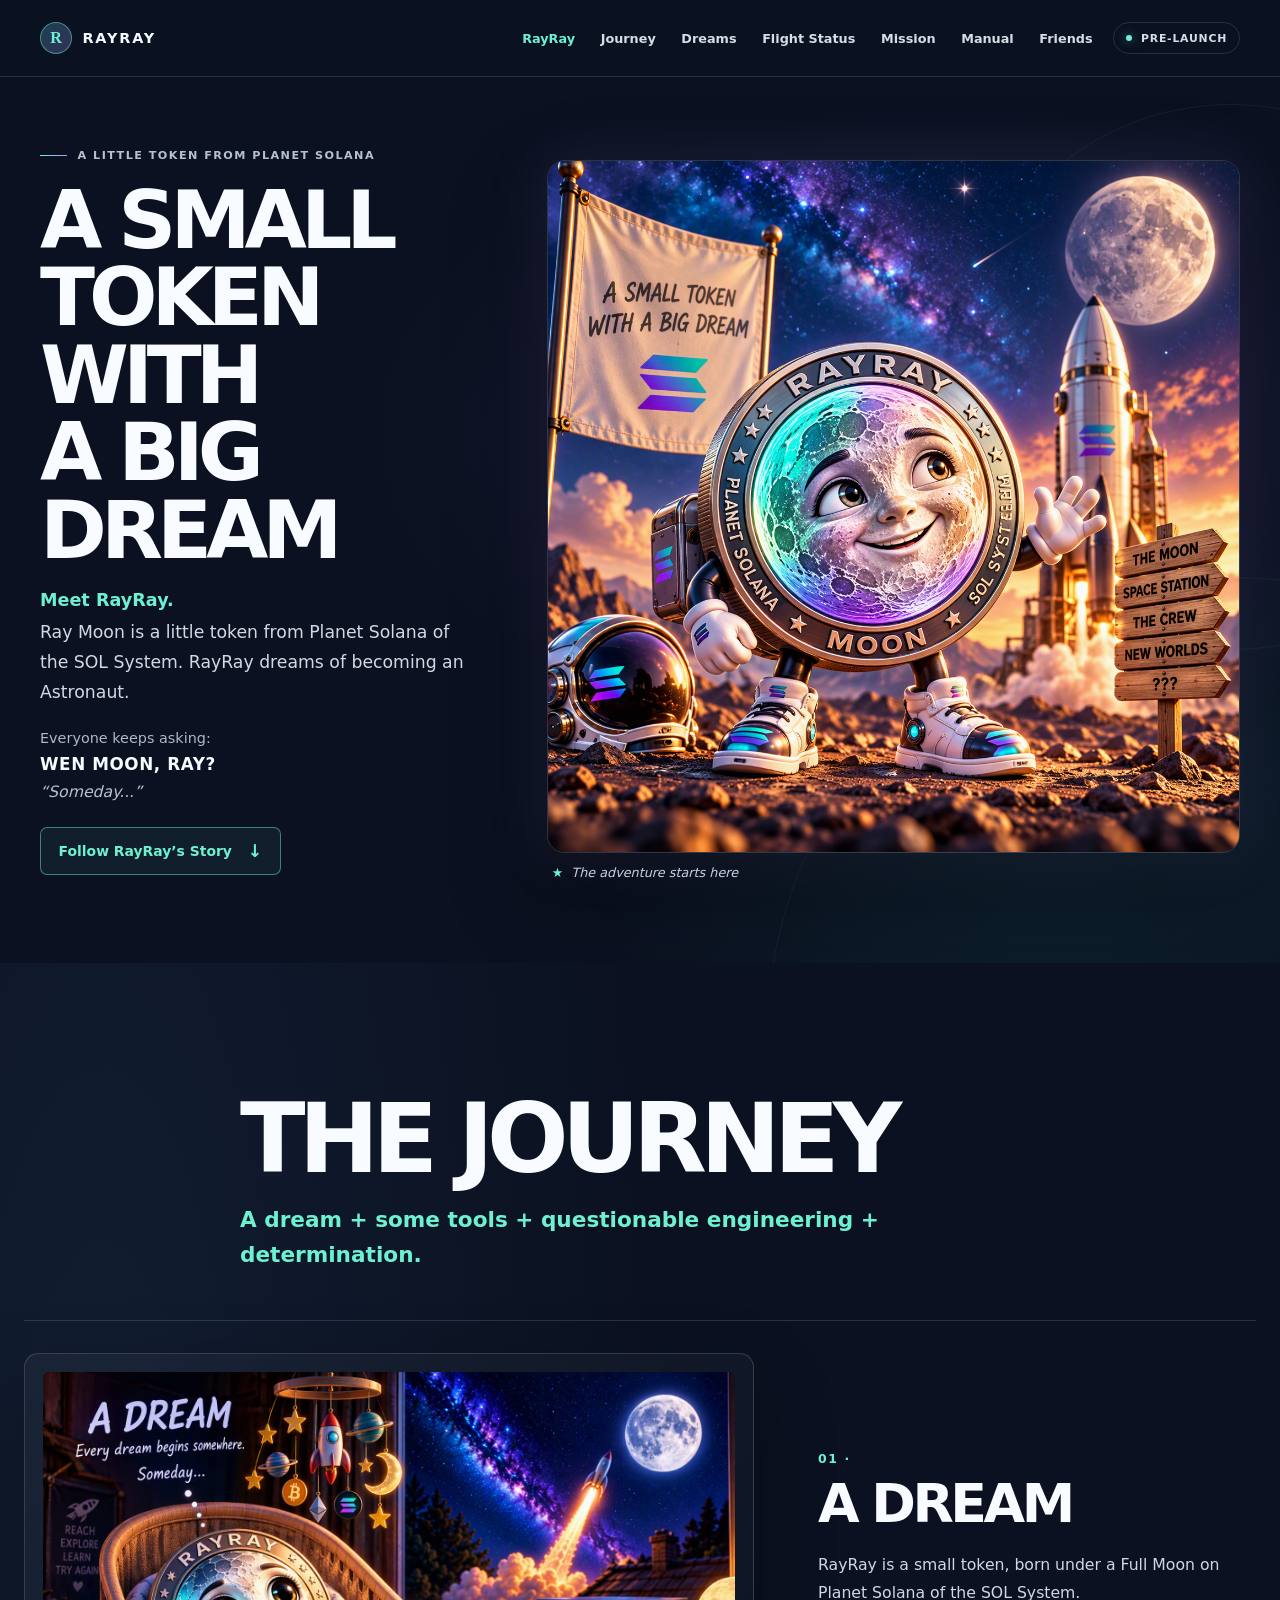
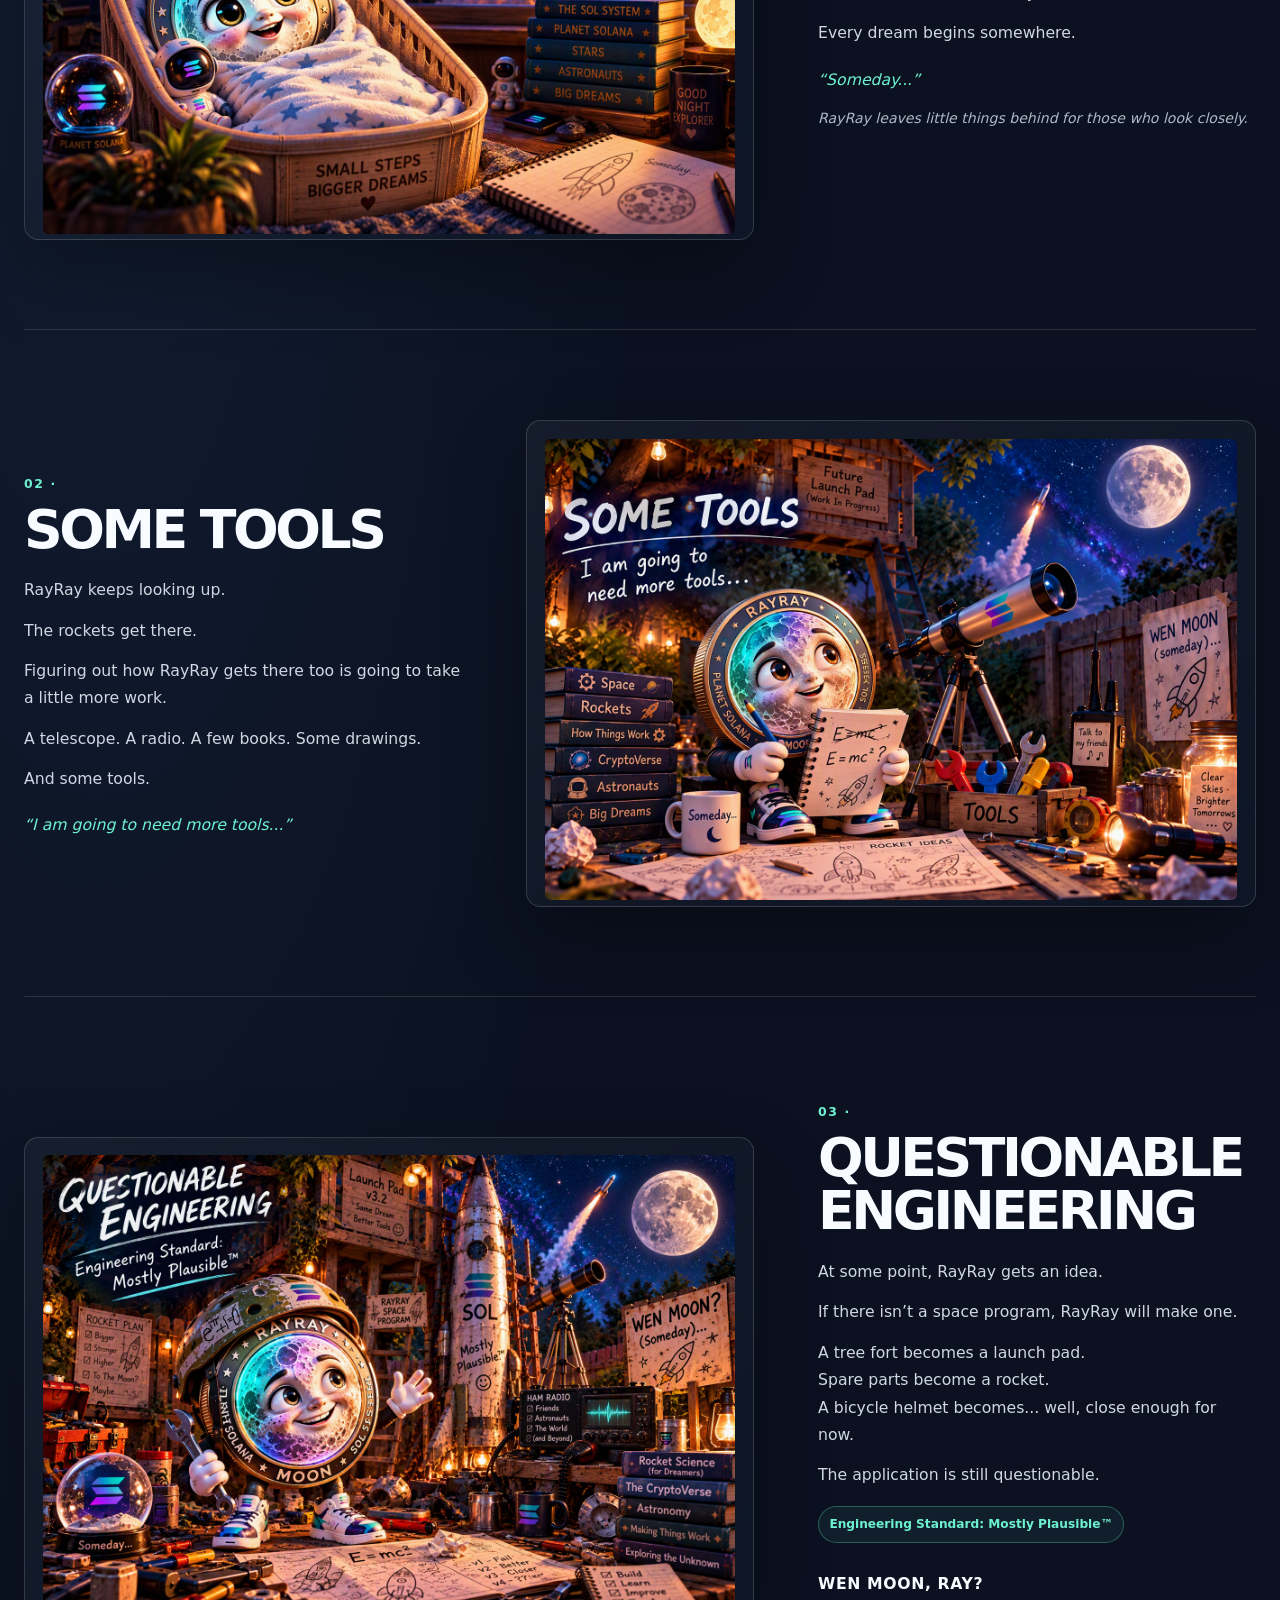
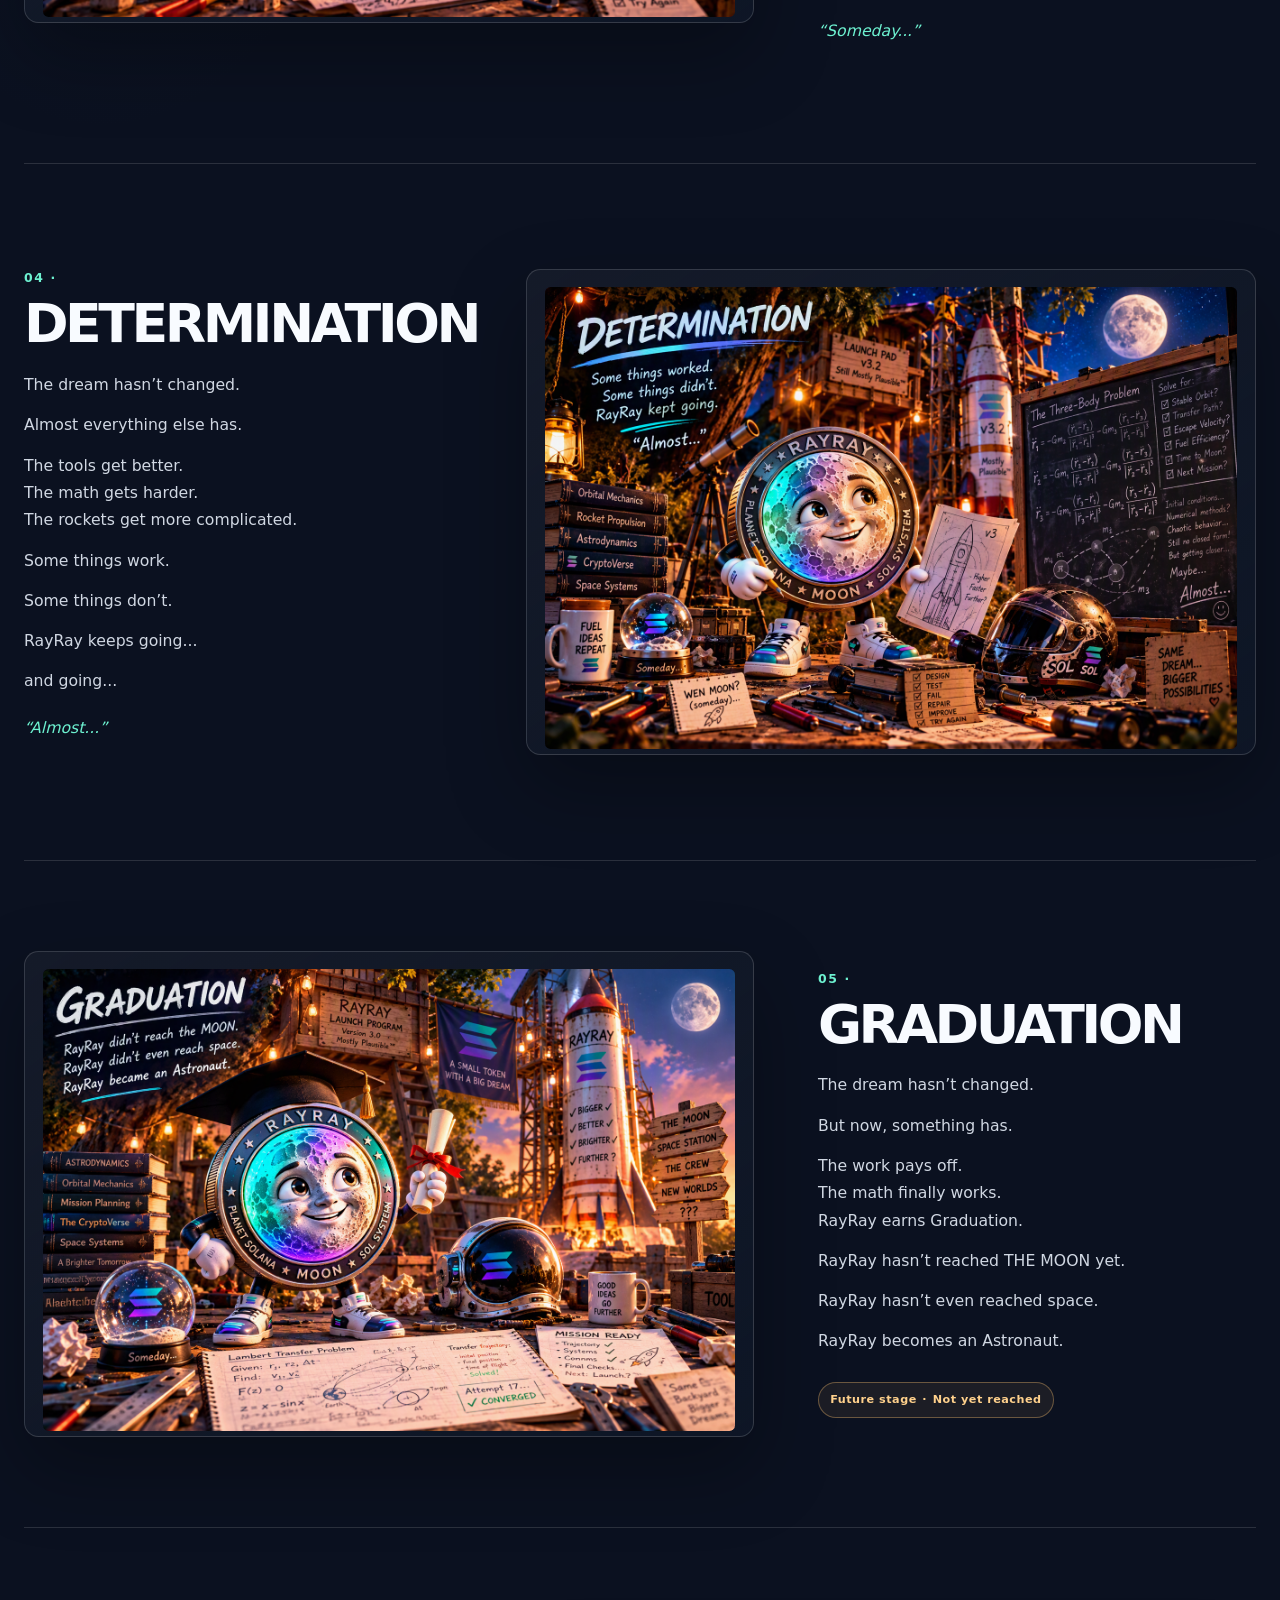
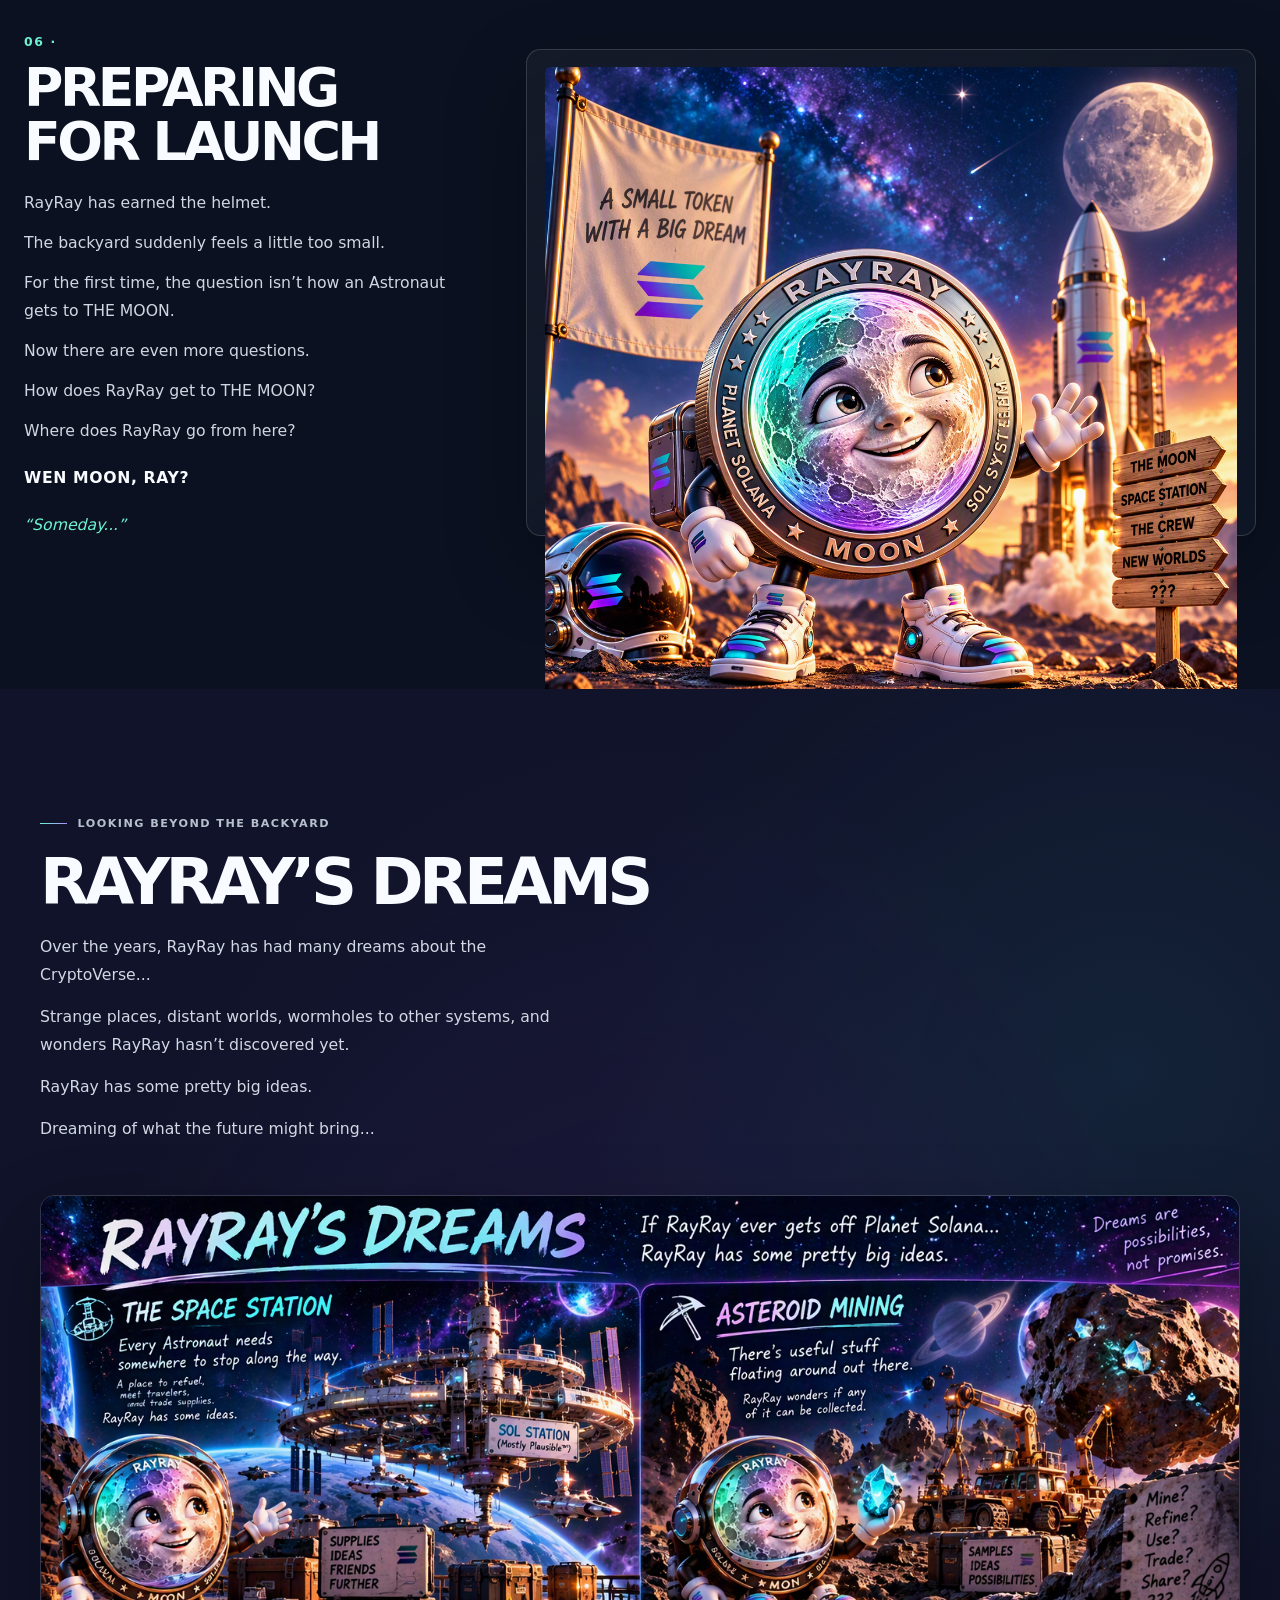
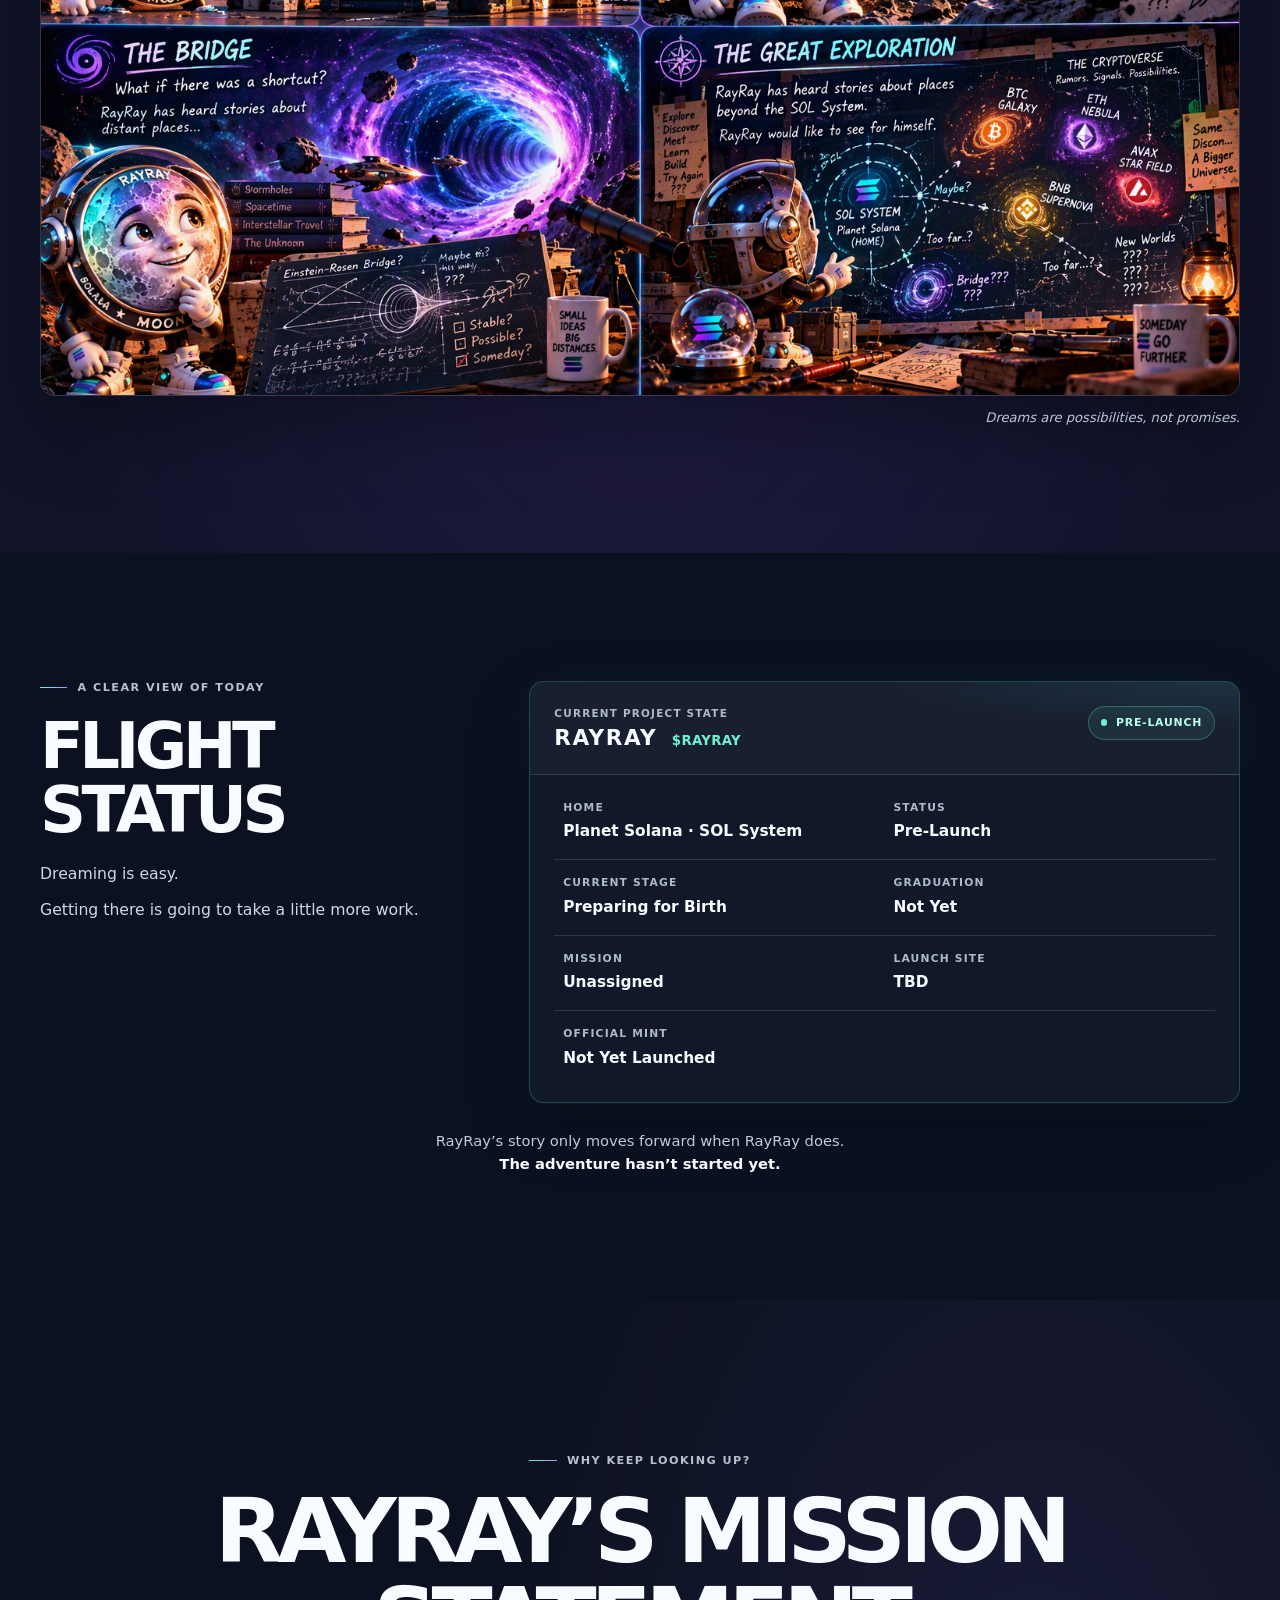
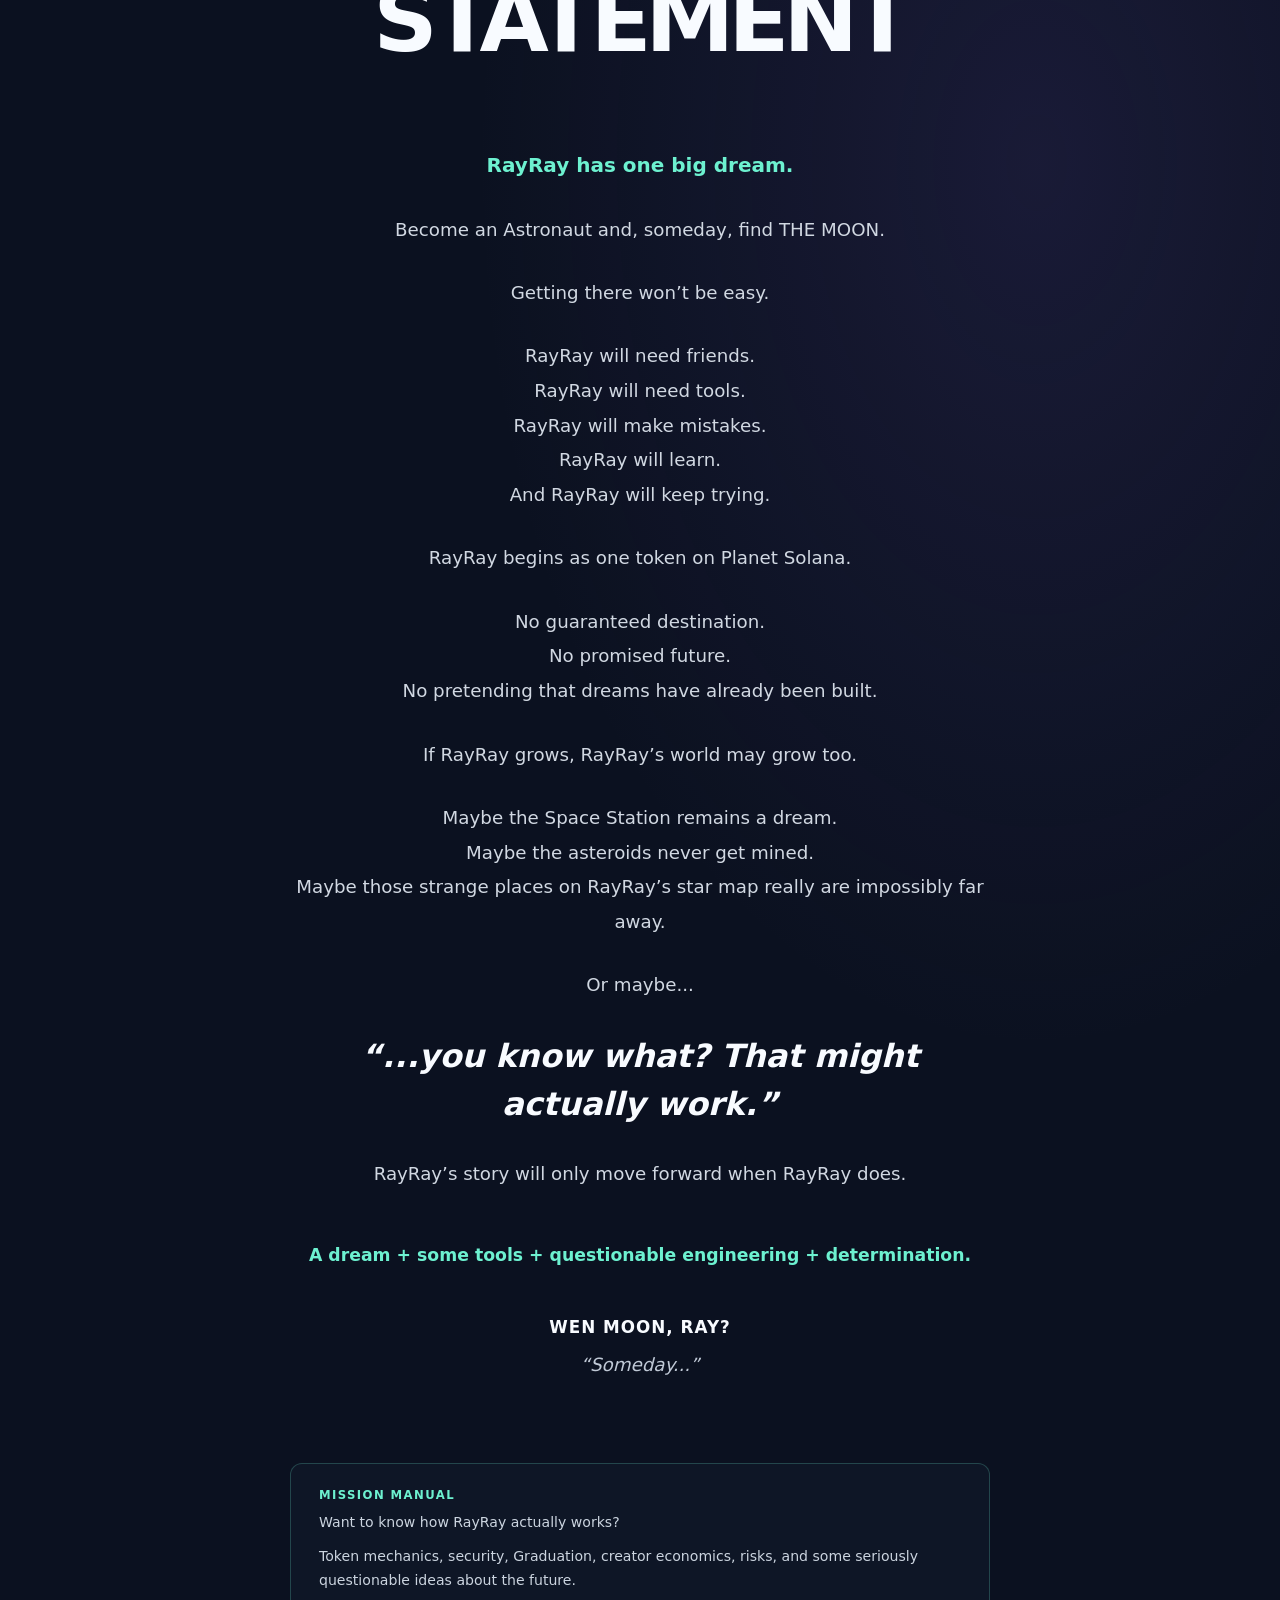
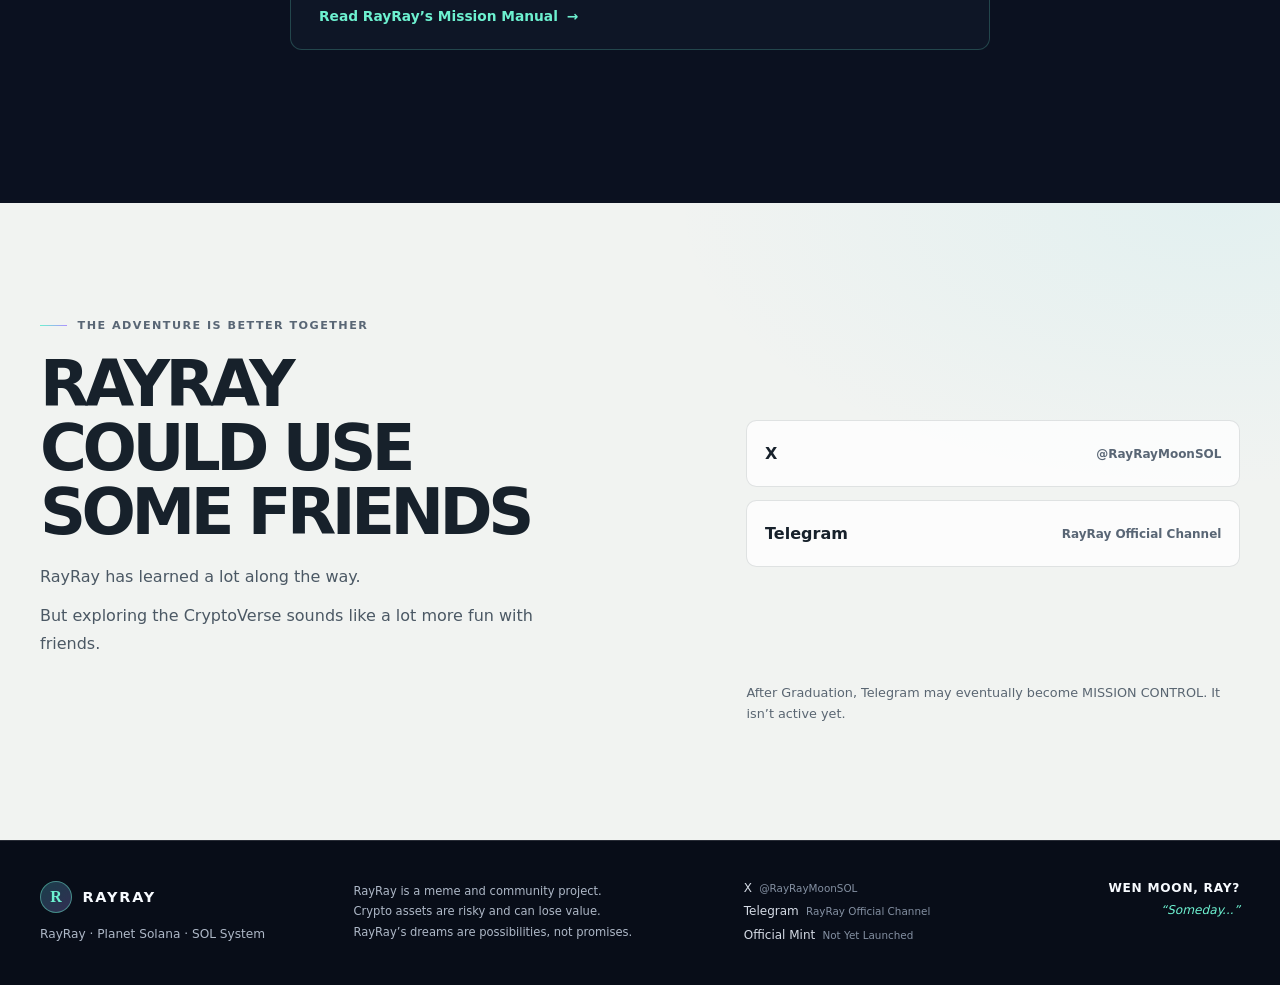
==== index.html @ d9a1ff7b "added begining hint to easter eggs" ====
<!doctype html>
<html lang="en">
  <head>
    <meta charset="utf-8" />
    <meta name="viewport" content="width=device-width, initial-scale=1" />
    <meta
      name="description"
      content="Meet RayRay: a small token from Planet Solana with one big dream. Follow the illustrated story from backyard beginnings to the stars."
    />
    <meta name="theme-color" content="#0b1120" />
    <title>RayRay — A Small Token With a Big Dream</title>
    <link rel="stylesheet" href="style.css" />
    <script src="script.js" defer></script>
  </head>
  <body>
    <a class="skip-link" href="#main">Skip to content</a>

    <header class="site-header">
      <div class="header-inner content-width">
        <a class="wordmark" href="#home" aria-label="RayRay home">
          <span class="wordmark-icon" aria-hidden="true">R</span>
          <span>RAYRAY</span>
        </a>

        <nav class="desktop-nav" aria-label="Main navigation">
          <a href="#home" data-section-link>RayRay</a>
          <a href="#journey" data-section-link>Journey</a>
          <a href="#dreams" data-section-link>Dreams</a>
          <a href="#flight-status" data-section-link>Flight Status</a>
          <a href="#mission" data-section-link>Mission</a>
          <a href="mission-manual.html">Manual</a>
          <a href="#friends" data-section-link>Friends</a>
        </nav>

        <span class="launch-status">
          <span class="status-dot" aria-hidden="true"></span>
          Pre-Launch
        </span>

        <details class="mobile-menu">
          <summary aria-label="Open main navigation">
            <span class="menu-lines" aria-hidden="true"></span>
            <span class="menu-label">Menu</span>
          </summary>
          <nav aria-label="Main navigation">
            <a href="#home" data-section-link>RayRay</a>
            <a href="#journey" data-section-link>Journey</a>
            <a href="#dreams" data-section-link>Dreams</a>
            <a href="#flight-status" data-section-link>Flight Status</a>
            <a href="#mission" data-section-link>Mission</a>
            <a href="mission-manual.html">Manual</a>
            <a href="#friends" data-section-link>Friends</a>
          </nav>
        </details>
      </div>
    </header>

    <main id="main">
      <section class="hero" id="home" aria-labelledby="hero-title">
        <div class="hero-inner content-width">
          <div class="hero-copy">
            <p class="eyebrow">
              <span class="eyebrow-line" aria-hidden="true"></span>
              A little token from Planet Solana
            </p>
            <h1 id="hero-title">A small token with a big dream</h1>
            <p class="hero-intro">Meet RayRay.</p>
            <p class="hero-description">
              Ray Moon is a little token from Planet Solana of the SOL System.
              RayRay dreams of becoming an Astronaut.
            </p>
            <p class="hero-question">
              Everyone keeps asking:
              <strong>WEN MOON, RAY?</strong>
            </p>
            <p class="hero-answer">&ldquo;Someday...&rdquo;</p>
            <a class="scroll-link" href="#journey">
              Follow RayRay&rsquo;s Story
              <span aria-hidden="true">&darr;</span>
            </a>
          </div>

          <figure class="hero-art">
            <img
              src="assets/canonical/RayRay-hero.png"
              alt="RayRay stands beneath the stars beside an astronaut helmet, with a rocket launching in the distance and the Moon overhead."
              fetchpriority="high"
            />
            <figcaption>
              <span class="caption-star" aria-hidden="true">&starf;</span>
              The adventure starts here
            </figcaption>
          </figure>
        </div>
      </section>

      <section
        class="journey-section"
        id="journey"
        aria-labelledby="journey-title"
      >
        <div class="journey-heading content-width">
          <h2 id="journey-title">The Journey</h2>
          <p class="journey-lead">
            A dream + some tools + questionable engineering + determination.
          </p>
        </div>

        <ol class="journey-chapters">
          <li class="journey-stop">
            <article class="chapter">
              <figure class="chapter-art">
                <img
                  src="assets/lifecycle/01-a-dream.png"
                  alt="RayRay looks up at the Moon and stars, imagining the journey ahead."
                  loading="lazy"
                />
              </figure>
              <div class="chapter-copy">
                <h3><span class="chapter-index">01 <span aria-hidden="true">&middot;</span></span>A Dream</h3>
                <p>
                  RayRay is a small token, born under a Full Moon on Planet
                  Solana of the SOL System.
                </p>
                <p>Every dream begins somewhere.</p>
                <p class="chapter-voice">&ldquo;Someday...&rdquo;</p>
                <p class="chapter-aside">RayRay leaves little things behind for those who look closely.</p>
              </div>
            </article>
          </li>
          <li class="journey-stop">
            <article class="chapter chapter-reverse">
              <figure class="chapter-art">
                <img
                  src="assets/lifecycle/02-some-tools.png"
                  alt="RayRay gathers a telescope, radio, books, drawings, and tools for the next part of the dream."
                  loading="lazy"
                />
              </figure>
              <div class="chapter-copy">
                <h3><span class="chapter-index">02 <span aria-hidden="true">&middot;</span></span>Some Tools</h3>
                <p>RayRay keeps looking up.</p>
                <p>The rockets get there.</p>
                <p>
                  Figuring out how RayRay gets there too is going to take a
                  little more work.
                </p>
                <p>A telescope. A radio. A few books. Some drawings.</p>
                <p>And some tools.</p>
                <p class="chapter-voice">&ldquo;I am going to need more tools...&rdquo;</p>
              </div>
            </article>
          </li>
          <li class="journey-stop">
            <article class="chapter">
              <figure class="chapter-art">
                <img
                  src="assets/lifecycle/03-questionable-engineering.png?v=2"
                  alt="RayRay works on a homemade backyard rocket surrounded by makeshift tools and plans."
                  loading="lazy"
                />
              </figure>
              <div class="chapter-copy">
                <h3><span class="chapter-index">03 <span aria-hidden="true">&middot;</span></span>Questionable Engineering</h3>
                <p>At some point, RayRay gets an idea.</p>
                <p>
                  If there isn&rsquo;t a space program, RayRay will make one.
                </p>
                <p>
                  A tree fort becomes a launch pad.<br />Spare parts become a
                  rocket.<br />A bicycle helmet becomes... well, close enough
                  for now.
                </p>
                <p>The application is still questionable.</p>
                <p class="plausible-tag">
                  Engineering Standard: Mostly Plausible&trade;
                </p>
                <p class="chapter-question">WEN MOON, RAY?</p>
                <p class="chapter-voice">&ldquo;Someday...&rdquo;</p>
              </div>
            </article>
          </li>
          <li class="journey-stop">
            <article class="chapter chapter-reverse">
              <figure class="chapter-art">
                <img
                  src="assets/lifecycle/04-determination.png"
                  alt="RayRay keeps working on an increasingly ambitious rocket and its complicated calculations."
                  loading="lazy"
                />
              </figure>
              <div class="chapter-copy">
                <h3><span class="chapter-index">04 <span aria-hidden="true">&middot;</span></span>Determination</h3>
                <p>The dream hasn&rsquo;t changed.</p>
                <p>Almost everything else has.</p>
                <p>
                  The tools get better.<br />The math gets harder.<br />The
                  rockets get more complicated.
                </p>
                <p>Some things work.</p>
                <p>Some things don&rsquo;t.</p>
                <p>RayRay keeps going...</p>
                <p>and going...</p>
                <p class="chapter-voice">&ldquo;Almost...&rdquo;</p>
              </div>
            </article>
          </li>
          <li class="journey-stop">
            <article class="chapter">
              <figure class="chapter-art">
                <img
                  src="assets/lifecycle/05-graduation.png"
                  alt="RayRay reaches a graduation milestone on the way to becoming an Astronaut."
                  loading="lazy"
                />
              </figure>
              <div class="chapter-copy">
                <h3><span class="chapter-index">05 <span aria-hidden="true">&middot;</span></span>Graduation</h3>
                <p>The dream hasn&rsquo;t changed.</p>
                <p>But now, something has.</p>
                <p>
                  The work pays off.<br />The math finally works.<br />RayRay
                  earns Graduation.
                </p>
                <p>RayRay hasn&rsquo;t reached THE MOON yet.</p>
                <p>RayRay hasn&rsquo;t even reached space.</p>
                <p>RayRay becomes an Astronaut.</p>
                <p class="chapter-state chapter-state-future">
                  Future stage <span aria-hidden="true">&middot;</span> Not yet
                  reached
                </p>
              </div>
            </article>
          </li>
          <li class="journey-stop">
            <article class="chapter chapter-reverse chapter-final">
              <figure class="chapter-art">
                <img
                  src="assets/canonical/RayRay-hero.png"
                  alt="RayRay stands beside the astronaut helmet beneath the stars, imagining the next questions after Graduation."
                  loading="lazy"
                />
              </figure>
              <div class="chapter-copy">
                <h3><span class="chapter-index">06 <span aria-hidden="true">&middot;</span></span>Preparing for Launch</h3>
                <p>RayRay has earned the helmet.</p>
                <p>The backyard suddenly feels a little too small.</p>
                <p>
                  For the first time, the question isn&rsquo;t how an Astronaut
                  gets to THE MOON.
                </p>
                <p>Now there are even more questions.</p>
                <p>How does RayRay get to THE MOON?</p>
                <p>Where does RayRay go from here?</p>
                <p class="chapter-question">WEN MOON, RAY?</p>
                <p class="chapter-voice">&ldquo;Someday...&rdquo;</p>
              </div>
            </article>
          </li>
        </ol>
      </section>

      <section
        class="dreams-section"
        id="dreams"
        aria-labelledby="dreams-title"
      >
        <div class="dreams-inner content-width">
          <div class="dreams-copy">
            <p class="eyebrow">
              <span class="eyebrow-line" aria-hidden="true"></span>
              Looking beyond the backyard
            </p>
            <h2 id="dreams-title">RayRay&rsquo;s Dreams</h2>
            <p>
              Over the years, RayRay has had many dreams about the CryptoVerse...
            </p>
            <p>
              Strange places, distant worlds, wormholes to other systems, and
              wonders RayRay hasn&rsquo;t discovered yet.
            </p>
            <p>RayRay has some pretty big ideas.</p>
            <p>Dreaming of what the future might bring...</p>
          </div>
          <figure class="dreams-art">
            <img
              src="assets/dreams/RayRayDreams.png"
              alt="A single expansive dreamscape imagines RayRay among distant worlds, a space station, asteroids, wormholes, and an unexplored star map."
              loading="lazy"
            />
          </figure>
          <p class="dreams-note">Dreams are possibilities, not promises.</p>
        </div>
      </section>

      <section class="flight-section" id="flight-status" aria-labelledby="flight-title">
        <div class="flight-inner content-width">
          <div class="flight-heading">
            <p class="eyebrow">
              <span class="eyebrow-line" aria-hidden="true"></span>
              A clear view of today
            </p>
            <h2 id="flight-title">Flight Status</h2>
            <p>Dreaming is easy.</p>
            <p>Getting there is going to take a little more work.</p>
          </div>

          <div class="status-console" aria-label="Current RayRay project status">
            <div class="console-heading">
              <div>
                <p class="console-kicker">Current project state</p>
                <h3>RAYRAY <span>$RAYRAY</span></h3>
              </div>
              <p class="console-state">
                <span class="status-dot" aria-hidden="true"></span>
                Pre-Launch
              </p>
            </div>
            <dl class="status-grid">
              <div class="status-fact">
                <dt>Home</dt>
                <dd>Planet Solana &middot; SOL System</dd>
              </div>
              <div class="status-fact">
                <dt>Status</dt>
                <dd>Pre-Launch</dd>
              </div>
              <div class="status-fact">
                <dt>Current Stage</dt>
                <dd>Preparing for Birth</dd>
              </div>
              <div class="status-fact">
                <dt>Graduation</dt>
                <dd>Not Yet</dd>
              </div>
              <div class="status-fact">
                <dt>Mission</dt>
                <dd>Unassigned</dd>
              </div>
              <div class="status-fact">
                <dt>Launch Site</dt>
                <dd>TBD</dd>
              </div>
              <div class="status-fact status-fact-wide">
                <dt>Official Mint</dt>
                <dd>Not Yet Launched</dd>
              </div>
            </dl>
          </div>

          <div class="status-footnote">
            <p>RayRay&rsquo;s story only moves forward when RayRay does.</p>
            <p class="adventure-state">The adventure hasn&rsquo;t started yet.</p>
          </div>
        </div>
      </section>

      <section
        class="mission-section"
        id="mission"
        aria-labelledby="mission-title"
      >
        <div class="mission-inner content-width">
          <p class="eyebrow">
            <span class="eyebrow-line" aria-hidden="true"></span>
            Why keep looking up?
          </p>
          <h2 id="mission-title">RayRay&rsquo;s Mission Statement</h2>
          <div class="mission-prose">
            <p class="mission-lead">RayRay has one big dream.</p>
            <p>Become an Astronaut and, someday, find THE MOON.</p>
            <p>Getting there won&rsquo;t be easy.</p>
            <p>
              RayRay will need friends.<br />RayRay will need tools.<br />RayRay
              will make mistakes.<br />RayRay will learn.<br />And RayRay will
              keep trying.
            </p>
            <p>RayRay begins as one token on Planet Solana.</p>
            <p>
              No guaranteed destination.<br />No promised future.<br />No
              pretending that dreams have already been built.
            </p>
            <p>If RayRay grows, RayRay&rsquo;s world may grow too.</p>
            <p>
              Maybe the Space Station remains a dream.<br />Maybe the asteroids
              never get mined.<br />Maybe those strange places on RayRay&rsquo;s
              star map really are impossibly far away.
            </p>
            <p>Or maybe...</p>
            <p class="mission-quote">
              &ldquo;...you know what? That might actually work.&rdquo;
            </p>
            <p>RayRay&rsquo;s story will only move forward when RayRay does.</p>
            <p class="mission-core">
              A dream + some tools + questionable engineering + determination.
            </p>
            <p class="mission-question">WEN MOON, RAY?</p>
            <p class="mission-answer">&ldquo;Someday...&rdquo;</p>
          </div>
          <aside class="manual-invitation" aria-labelledby="manual-invitation-title">
            <p class="manual-invitation-title" id="manual-invitation-title">
              MISSION MANUAL
            </p>
            <p>Want to know how RayRay actually works?</p>
            <p>
              Token mechanics, security, Graduation, creator economics, risks,
              and some seriously questionable ideas about the future.
            </p>
            <a href="mission-manual.html">
              Read RayRay&rsquo;s Mission Manual
              <span aria-hidden="true">&rarr;</span>
            </a>
          </aside>
        </div>
      </section>

      <section
        class="friends-section light-section"
        id="friends"
        aria-labelledby="friends-title"
      >
        <div class="friends-inner content-width">
          <div class="friends-copy">
            <p class="eyebrow eyebrow-dark">
              <span class="eyebrow-line" aria-hidden="true"></span>
              The adventure is better together
            </p>
            <h2 id="friends-title">RayRay Could Use Some Friends</h2>
            <p>RayRay has learned a lot along the way.</p>
            <p>
              But exploring the CryptoVerse sounds like a lot more fun with
              friends.
            </p>
          </div>
          <div class="community-links" aria-label="Community channels">
            <a
              class="community-channel"
              href="https://x.com/RayRayMoonSOL"
              target="_blank"
              rel="noopener noreferrer"
            >
              <span class="channel-name">X</span>
              <span class="channel-status">@RayRayMoonSOL</span>
            </a>
            <a
              class="community-channel"
              href="https://t.me/OFFICIALRayRaySOL"
              target="_blank"
              rel="noopener noreferrer"
            >
              <span class="channel-name">Telegram</span>
              <span class="channel-status">RayRay Official Channel</span>
            </a>
          </div>
          <p class="mission-control-note">
            After Graduation, Telegram may eventually become MISSION CONTROL.
            It isn&rsquo;t active yet.
          </p>
        </div>
      </section>
    </main>

    <details class="mission-map" aria-label="Mission Map">
      <summary>
        <span class="map-mark" aria-hidden="true"></span>
        <span>Mission Map</span>
      </summary>
      <nav aria-label="Mission Map destinations">
        <a href="#home" data-section-link>RayRay</a>
        <a href="#journey" data-section-link>Journey</a>
        <a href="#dreams" data-section-link>Dreams</a>
        <a href="#flight-status" data-section-link>Flight Status</a>
        <a href="#mission" data-section-link>Mission</a>
        <a href="#friends" data-section-link>Friends</a>
      </nav>
    </details>

    <footer class="site-footer">
      <div class="footer-inner content-width">
        <div class="footer-brand">
          <a class="wordmark" href="#home" aria-label="RayRay home">
            <span class="wordmark-icon" aria-hidden="true">R</span>
            <span>RAYRAY</span>
          </a>
          <p>RayRay &middot; Planet Solana &middot; SOL System</p>
        </div>
        <p class="footer-disclosure">
          RayRay is a meme and community project.<br />
          Crypto assets are risky and can lose value.<br />
          RayRay&rsquo;s dreams are possibilities, not promises.
        </p>
        <nav class="footer-links" aria-label="Official links">
          <a
            href="https://x.com/RayRayMoonSOL"
            target="_blank"
            rel="noopener noreferrer"
          >
            X <small>@RayRayMoonSOL</small>
          </a>
          <a
            href="https://t.me/OFFICIALRayRaySOL"
            target="_blank"
            rel="noopener noreferrer"
          >
            Telegram <small>RayRay Official Channel</small>
          </a>
          <span>Official Mint <small>Not Yet Launched</small></span>
        </nav>
        <div class="footer-signoff">
          <p>WEN MOON, RAY?</p>
          <span>&ldquo;Someday...&rdquo;</span>
        </div>
      </div>
    </footer>
  </body>
</html>
---- style.css ----
:root {
  color-scheme: dark;
  --space: #0b1120;
  --space-raised: #121b2c;
  --space-soft: #172338;
  --ink: #17212b;
  --muted: #aab4c3;
  --paper: #f1f3f1;
  --white: #f8fbff;
  --aqua: #6df1d0;
  --cyan: #51d4e4;
  --violet: #ad91ff;
  --line-dark: rgb(255 255 255 / 13%);
  --line-light: rgb(23 33 43 / 12%);
  --content-width: 1200px;
}

* {
  box-sizing: border-box;
}

html {
  scroll-behavior: smooth;
  scroll-padding-top: 6rem;
}

body {
  margin: 0;
  background: var(--space);
  color: var(--white);
  font-family:
    Inter, ui-sans-serif, system-ui, -apple-system, BlinkMacSystemFont, "Segoe UI",
    sans-serif;
  -webkit-font-smoothing: antialiased;
}

a {
  color: inherit;
}

a:focus-visible,
summary:focus-visible {
  outline: 3px solid var(--aqua);
  outline-offset: 5px;
}

img {
  display: block;
  max-width: 100%;
}

.content-width {
  width: min(var(--content-width), calc(100% - 3rem));
  margin-inline: auto;
}

.skip-link {
  position: absolute;
  z-index: 20;
  top: 0.75rem;
  left: 0.75rem;
  padding: 0.8rem 1rem;
  transform: translateY(-160%);
  border-radius: 0.5rem;
  background: var(--white);
  color: var(--space);
  font-weight: 750;
}

.skip-link:focus {
  transform: translateY(0);
}

.site-header {
  position: sticky;
  z-index: 10;
  top: 0;
  border-bottom: 1px solid var(--line-dark);
  background: rgb(11 17 32 / 94%);
  backdrop-filter: blur(16px);
}

.header-inner {
  display: flex;
  min-height: 76px;
  align-items: center;
  justify-content: space-between;
  gap: 1.25rem;
}

.wordmark {
  display: inline-flex;
  flex: 0 0 auto;
  align-items: center;
  gap: 0.65rem;
  color: var(--white);
  font-size: 0.9rem;
  font-weight: 800;
  letter-spacing: 0.13em;
  text-decoration: none;
}

.wordmark-icon {
  display: grid;
  width: 2rem;
  aspect-ratio: 1;
  place-items: center;
  border: 1px solid rgb(109 241 208 / 45%);
  border-radius: 50%;
  background: linear-gradient(140deg, rgb(81 212 228 / 25%), rgb(173 145 255 / 26%));
  color: var(--aqua);
  font-family: Georgia, serif;
  font-size: 1rem;
  letter-spacing: 0;
}

.desktop-nav {
  display: flex;
  align-items: center;
  gap: clamp(0.9rem, 2vw, 1.8rem);
  margin-left: auto;
}

.desktop-nav a,
.mobile-menu nav a {
  color: #d7dce5;
  font-size: 0.8rem;
  font-weight: 560;
  text-decoration: none;
  transition: color 160ms ease;
}

.desktop-nav a:hover,
.mobile-menu nav a:hover,
.desktop-nav a[aria-current="location"],
.mobile-menu nav a[aria-current="location"] {
  color: var(--aqua);
}

.launch-status,
.console-state {
  display: inline-flex;
  min-height: 2rem;
  flex: 0 0 auto;
  align-items: center;
  gap: 0.55rem;
  padding: 0 0.75rem;
  border: 1px solid var(--line-dark);
  border-radius: 999px;
  color: #d8dce4;
  font-size: 0.68rem;
  font-weight: 700;
  letter-spacing: 0.07em;
  text-transform: uppercase;
}

.status-dot {
  width: 0.42rem;
  aspect-ratio: 1;
  border-radius: 50%;
  background: var(--aqua);
  box-shadow: 0 0 0.65rem rgb(109 241 208 / 55%);
}

.mobile-menu {
  display: none;
}

.mobile-menu:not([open]) nav,
.mission-map:not([open]) nav {
  display: none;
}

.hero {
  position: relative;
  overflow: hidden;
  background:
    radial-gradient(ellipse at 74% 40%, rgb(91 70 157 / 21%), transparent 36rem),
    radial-gradient(ellipse at 83% 84%, rgb(34 164 160 / 13%), transparent 30rem),
    var(--space);
}

.hero::before,
.hero::after {
  position: absolute;
  border: 1px solid rgb(132 151 186 / 9%);
  border-radius: 50%;
  content: "";
  pointer-events: none;
}

.hero::before {
  top: 3%;
  right: -14rem;
  width: 34rem;
  aspect-ratio: 1;
}

.hero::after {
  right: -26rem;
  bottom: -34rem;
  width: 58rem;
  aspect-ratio: 1;
}

.hero-inner {
  position: relative;
  z-index: 1;
  display: grid;
  min-height: min(790px, calc(100svh - 76px));
  grid-template-columns: minmax(0, 0.78fr) minmax(0, 1.22fr);
  align-items: center;
  gap: clamp(2rem, 5vw, 5rem);
  padding-block: 4.5rem;
}

.hero-copy {
  max-width: 480px;
  padding-bottom: 1rem;
}

.eyebrow {
  display: flex;
  align-items: center;
  gap: 0.65rem;
  margin: 0 0 1.25rem;
  color: #b7c1cc;
  font-size: 0.7rem;
  font-weight: 720;
  letter-spacing: 0.13em;
  text-transform: uppercase;
}

.eyebrow-line {
  display: inline-block;
  width: 1.7rem;
  height: 1px;
  flex: 0 0 auto;
  background: linear-gradient(90deg, var(--aqua), var(--violet));
}

h1,
h2,
h3,
p {
  margin-top: 0;
}

h1 {
  max-width: 8ch;
  margin-bottom: 1.3rem;
  color: var(--white);
  font-size: clamp(3.2rem, 6.3vw, 6.1rem);
  font-weight: 760;
  letter-spacing: -0.075em;
  line-height: 0.96;
  text-wrap: balance;
  text-transform: uppercase;
}

.hero-intro {
  margin-bottom: 0.45rem;
  color: var(--aqua);
  font-size: 1.1rem;
  font-weight: 720;
}

.hero-description {
  max-width: 30rem;
  margin-bottom: 1.2rem;
  color: #d4d8e1;
  font-size: clamp(1rem, 1.35vw, 1.12rem);
  line-height: 1.75;
}

.hero-question {
  margin-bottom: 0.25rem;
  color: #aeb8c7;
  font-size: 0.9rem;
  line-height: 1.65;
}

.hero-question strong {
  display: block;
  color: var(--white);
  font-size: 1.05rem;
  font-weight: 760;
  letter-spacing: 0.035em;
}

.hero-answer {
  margin-bottom: 1.6rem;
  color: #b7c1cc;
  font-size: 0.98rem;
  font-style: italic;
}

.scroll-link {
  display: inline-flex;
  min-height: 3rem;
  align-items: center;
  gap: 1rem;
  padding: 0 1.1rem;
  border: 1px solid rgb(109 241 208 / 48%);
  border-radius: 0.45rem;
  background: rgb(109 241 208 / 6%);
  color: var(--aqua);
  font-size: 0.87rem;
  font-weight: 700;
  text-decoration: none;
  transition:
    background-color 160ms ease,
    border-color 160ms ease;
}

.scroll-link:hover {
  border-color: var(--aqua);
  background: rgb(109 241 208 / 13%);
}

.scroll-link span {
  font-size: 1.1rem;
}

.hero-art {
  width: 100%;
  max-width: 700px;
  justify-self: end;
  margin: 0;
}

.hero-art img {
  width: 100%;
  height: auto;
  border: 1px solid rgb(255 255 255 / 15%);
  border-radius: 1.1rem;
  box-shadow:
    0 2.5rem 6rem rgb(0 0 0 / 40%),
    0 0 4rem rgb(173 145 255 / 14%);
}

.hero-art figcaption {
  display: flex;
  align-items: center;
  gap: 0.5rem;
  padding: 0.75rem 0.3rem 0;
  color: #c9cfe0;
  font-size: 0.8rem;
  font-style: italic;
}

.caption-star {
  color: var(--aqua);
  font-style: normal;
}

.light-section {
  background:
    radial-gradient(ellipse at 95% 0%, rgb(81 212 228 / 9%), transparent 34rem),
    var(--paper);
  color: var(--ink);
}

.eyebrow-dark {
  color: #596675;
}

h2 {
  margin-bottom: 1.2rem;
  font-size: clamp(2.6rem, 5vw, 4.7rem);
  font-weight: 750;
  letter-spacing: -0.07em;
  line-height: 1;
  text-wrap: balance;
  text-transform: uppercase;
}

.status-fact dt {
  margin-bottom: 0.4rem;
  color: #aeb9ca;
  font-size: 0.67rem;
  font-weight: 760;
  letter-spacing: 0.11em;
  text-transform: uppercase;
}

.journey-section {
  overflow: hidden;
  padding: clamp(5.5rem, 10vw, 9rem) 0 2rem;
  background:
    radial-gradient(ellipse at 8% 12%, rgb(45 83 126 / 18%), transparent 34rem),
    var(--space);
}

.journey-heading {
  max-width: 800px;
}

.journey-heading h2 {
  margin-bottom: 1rem;
  color: var(--white);
  font-size: clamp(3.3rem, 8vw, 6rem);
}

.journey-lead {
  margin-bottom: 0;
  color: var(--aqua);
  font-size: clamp(1.05rem, 2vw, 1.35rem);
  font-weight: 650;
  line-height: 1.6;
}

.journey-chapters {
  width: min(1500px, calc(100% - 3rem));
  margin: clamp(2rem, 4vw, 3rem) auto 0;
  padding: 0;
  list-style: none;
}

.journey-stop {
  padding-block: clamp(3.5rem, 7vw, 6rem);
  border-top: 1px solid var(--line-dark);
}

.journey-stop:first-child {
  padding-top: 2rem;
}

.chapter {
  display: grid;
  grid-template-columns: minmax(0, 1.25fr) minmax(260px, 0.75fr);
  align-items: center;
  gap: clamp(2rem, 5vw, 4rem);
}

.chapter-reverse {
  grid-template-columns: minmax(260px, 0.75fr) minmax(0, 1.25fr);
}

.chapter-reverse .chapter-art {
  order: 2;
}

.chapter-reverse .chapter-copy {
  order: 1;
}

.chapter-art {
  display: grid;
  width: 100%;
  max-width: 900px;
  aspect-ratio: 3 / 2;
  place-items: center;
  min-width: 0;
  min-height: 0;
  margin: 0;
  padding: clamp(0.65rem, 1.5vw, 1.1rem);
  border: 1px solid rgb(255 255 255 / 15%);
  border-radius: 0.9rem;
  background: linear-gradient(145deg, rgb(255 255 255 / 4%), rgb(15 24 40 / 72%));
  box-shadow: 0 2rem 5rem rgb(0 0 0 / 30%);
}

.chapter-art img {
  width: auto;
  height: auto;
  max-width: 100%;
  max-height: 100%;
  object-fit: contain;
  border-radius: 0.35rem;
}

.chapter-copy {
  max-width: 520px;
  padding: 1rem 0;
}

.chapter-copy h3 {
  margin-bottom: 1.25rem;
  color: var(--white);
  font-size: clamp(2.2rem, 4.2vw, 3.65rem);
  font-weight: 720;
  letter-spacing: -0.065em;
  line-height: 1;
  text-wrap: balance;
  text-transform: uppercase;
}

.chapter-index {
  display: block;
  margin-bottom: 0.65rem;
  color: var(--aqua);
  font-size: 0.78rem;
  font-weight: 760;
  letter-spacing: 0.13em;
  line-height: 1.4;
}

.chapter-copy > p {
  margin-bottom: 0.8rem;
  color: #d0d7e2;
  font-size: 0.98rem;
  line-height: 1.75;
}

.chapter-copy .chapter-voice {
  margin-top: 1.2rem;
  color: var(--aqua);
  font-style: italic;
}

.chapter-copy .chapter-aside {
  color: #aeb8c7;
  font-size: 0.88rem;
  font-style: italic;
}

.chapter-copy .chapter-question {
  margin-top: 1.2rem;
  color: var(--white);
  font-weight: 760;
  letter-spacing: 0.04em;
}

.chapter-copy .plausible-tag {
  display: inline-block;
  margin-block: 0.25rem 0.5rem;
  padding: 0.45rem 0.65rem;
  border: 1px solid rgb(109 241 208 / 30%);
  border-radius: 999px;
  background: rgb(109 241 208 / 6%);
  color: var(--aqua);
  font-size: 0.76rem;
  font-weight: 680;
}

.chapter-copy .chapter-state {
  display: inline-flex;
  align-items: center;
  gap: 0.35rem;
  margin-top: 0.9rem;
  margin-bottom: 0;
  padding: 0.45rem 0.7rem;
  border: 1px solid rgb(255 255 255 / 17%);
  border-radius: 999px;
  color: #c1cad6;
  font-size: 0.7rem;
  font-weight: 700;
  letter-spacing: 0.045em;
}

.chapter-copy .chapter-state-future {
  border-color: rgb(255 194 112 / 35%);
  background: rgb(255 194 112 / 7%);
  color: #ffd18c;
}

.dreams-section {
  position: relative;
  overflow: hidden;
  background:
    radial-gradient(ellipse at 50% 70%, rgb(90 56 160 / 24%), transparent 38rem),
    radial-gradient(ellipse at 88% 26%, rgb(41 139 157 / 13%), transparent 34rem),
    #101329;
}

.dreams-inner {
  display: flex;
  flex-direction: column;
  align-items: stretch;
  gap: clamp(1.5rem, 3vw, 2.5rem);
  padding-block: clamp(5.5rem, 10vw, 9rem);
}

.dreams-copy {
  max-width: 56rem;
}

.dreams-copy h2 {
  color: var(--white);
}

.dreams-copy > p:not(.eyebrow) {
  max-width: 34rem;
  margin-bottom: 0.85rem;
  color: #d2d8e4;
  font-size: 0.98rem;
  line-height: 1.8;
}

.dreams-art {
  width: 100%;
  margin: 0;
}

.dreams-art img {
  width: 100%;
  height: auto;
  object-fit: contain;
  border: 1px solid rgb(255 255 255 / 15%);
  border-radius: 0.9rem;
  box-shadow: 0 2rem 5rem rgb(0 0 0 / 32%);
}

.dreams-note {
  align-self: flex-end;
  margin: -1.5rem 0 0;
  color: #bfc7d7;
  font-size: 0.82rem;
  font-style: italic;
}

.flight-inner {
  display: grid;
  grid-template-columns: minmax(240px, 0.72fr) minmax(0, 1.28fr);
  align-items: start;
  column-gap: clamp(2.5rem, 7vw, 7rem);
  padding-block: clamp(5.5rem, 10vw, 9rem);
}

.flight-heading h2 {
  color: var(--white);
}

.flight-heading > p:not(.eyebrow) {
  margin-bottom: 0.6rem;
  color: #d0d7e2;
  font-size: 0.98rem;
  line-height: 1.65;
}

.status-console {
  overflow: hidden;
  border: 1px solid rgb(109 241 208 / 22%);
  border-radius: 0.9rem;
  background: rgb(18 27 44 / 84%);
  box-shadow:
    0 1.5rem 4rem rgb(0 0 0 / 24%),
    0 0 2.5rem rgb(81 212 228 / 5%);
}

.console-heading {
  display: flex;
  align-items: center;
  justify-content: space-between;
  gap: 1rem;
  padding: 1.5rem;
  border-bottom: 1px solid var(--line-dark);
  background:
    radial-gradient(ellipse at 100% 0%, rgb(81 212 228 / 10%), transparent 22rem),
    rgb(255 255 255 / 3%);
}

.console-kicker {
  margin-bottom: 0.4rem;
  color: #aeb9ca;
  font-size: 0.65rem;
  font-weight: 760;
  letter-spacing: 0.12em;
  text-transform: uppercase;
}

.console-heading h3 {
  margin: 0;
  color: var(--white);
  font-size: 1.35rem;
  letter-spacing: 0.07em;
}

.console-heading h3 span {
  margin-left: 0.35rem;
  color: var(--aqua);
  font-size: 0.83rem;
  letter-spacing: 0.025em;
}

.console-state {
  min-height: 2.1rem;
  border-color: rgb(109 241 208 / 28%);
  background: rgb(109 241 208 / 8%);
  color: #b7ffe9;
  white-space: nowrap;
}

.console-state .status-dot {
  background: var(--aqua);
  box-shadow: none;
}

.status-grid {
  display: grid;
  grid-template-columns: repeat(2, minmax(0, 1fr));
  margin: 0;
  padding: 0.6rem 1.5rem 1rem;
}

.status-fact {
  min-width: 0;
  padding: 1rem 0.55rem;
  border-bottom: 1px solid var(--line-dark);
}

.status-fact-wide {
  grid-column: 1 / -1;
  border-bottom: 0;
}

.status-fact dd {
  margin: 0;
  color: var(--white);
  font-size: 0.96rem;
  font-weight: 670;
  line-height: 1.5;
}

.status-footnote {
  grid-column: 1 / -1;
  margin-top: 1.8rem;
  text-align: center;
}

.status-footnote p {
  margin-bottom: 0.4rem;
  color: #c1cad6;
  font-size: 0.92rem;
}

.status-footnote .adventure-state {
  margin-bottom: 0;
  color: var(--white);
  font-weight: 720;
}

.mission-section {
  background:
    radial-gradient(ellipse at 81% 22%, rgb(91 70 157 / 18%), transparent 35rem),
    var(--space);
}

.mission-inner {
  padding-block: clamp(6rem, 12vw, 10rem);
  text-align: center;
}

.mission-inner > .eyebrow {
  justify-content: center;
}

.mission-inner h2 {
  max-width: 900px;
  margin: 0 auto clamp(3rem, 7vw, 5rem);
  color: var(--white);
  font-size: clamp(2.8rem, 7vw, 5.8rem);
}

.mission-prose {
  max-width: 700px;
  margin-inline: auto;
  color: #d1d8e2;
  font-size: clamp(1rem, 1.7vw, 1.14rem);
  line-height: 1.9;
}

.mission-prose p {
  margin-bottom: 1.8rem;
}

.mission-prose .mission-lead {
  color: var(--aqua);
  font-size: 1.25rem;
  font-weight: 700;
}

.mission-prose .mission-quote {
  color: var(--white);
  font-size: clamp(1.3rem, 3vw, 2rem);
  font-style: italic;
  font-weight: 560;
  line-height: 1.5;
}

.mission-prose .mission-core {
  margin-top: 3rem;
  color: var(--aqua);
  font-size: 1.08rem;
  font-weight: 720;
}

.mission-prose .mission-question {
  margin: 2.5rem 0 0.25rem;
  color: var(--white);
  font-size: 1.05rem;
  font-weight: 760;
  letter-spacing: 0.06em;
}

.mission-prose .mission-answer {
  color: #c0c9d6;
  font-style: italic;
}

.manual-invitation {
  max-width: 700px;
  margin: clamp(3rem, 7vw, 5rem) auto 0;
  padding: 1.5rem 1.75rem;
  border: 1px solid rgb(109 241 208 / 22%);
  border-radius: 0.75rem;
  background: rgb(18 27 44 / 58%);
  text-align: left;
}

.manual-invitation-title {
  margin-bottom: 0.6rem;
  color: var(--aqua);
  font-size: 0.73rem;
  font-weight: 760;
  letter-spacing: 0.12em;
  text-transform: uppercase;
}

.manual-invitation > p:not(.manual-invitation-title) {
  margin-bottom: 0.65rem;
  color: #cbd4df;
  font-size: 0.88rem;
  line-height: 1.7;
}

.manual-invitation a {
  display: inline-flex;
  align-items: center;
  gap: 0.55rem;
  margin-top: 0.25rem;
  color: var(--aqua);
  font-size: 0.86rem;
  font-weight: 700;
  text-decoration: none;
}

.manual-invitation a:hover {
  color: var(--white);
}

.manual-page {
  background:
    radial-gradient(ellipse at 85% 4%, rgb(91 70 157 / 16%), transparent 34rem),
    var(--space);
}

.manual-topbar {
  border-bottom: 1px solid var(--line-dark);
  background: rgb(11 17 32 / 72%);
}

.manual-topbar-inner {
  display: flex;
  min-height: 4.5rem;
  align-items: center;
  justify-content: space-between;
}

.manual-back-link {
  color: #d3dbe6;
  font-size: 0.86rem;
  font-weight: 650;
  text-decoration: none;
}

.manual-back-link:hover {
  color: var(--aqua);
}

.manual-layout {
  max-width: 1000px;
  padding-block: clamp(3.5rem, 8vw, 6.5rem) 7rem;
}

.manual-cover {
  margin-bottom: clamp(3rem, 7vw, 5rem);
  padding-bottom: 2rem;
  border-bottom: 1px solid var(--line-dark);
}

.manual-cover h1 {
  max-width: 14ch;
  margin-bottom: 1.1rem;
  font-size: clamp(2.6rem, 6vw, 4.8rem);
  line-height: 1.02;
}

.manual-status {
  display: inline-flex;
  min-height: 2rem;
  align-items: center;
  margin-bottom: 1.2rem;
  padding: 0 0.75rem;
  border: 1px solid rgb(109 241 208 / 30%);
  border-radius: 999px;
  background: rgb(109 241 208 / 7%);
  color: var(--aqua);
  font-size: 0.7rem;
  font-weight: 760;
  letter-spacing: 0.09em;
}

.manual-subtitle {
  margin-bottom: 0;
  color: #c5ceda;
  font-size: clamp(1rem, 2vw, 1.25rem);
  line-height: 1.7;
}

.manual-document {
  color: #d1d8e2;
  font-size: 1rem;
  line-height: 1.85;
  overflow-wrap: anywhere;
}

.manual-document h2 {
  max-width: none;
  margin: 3.25rem 0 1.3rem;
  padding-top: 1.5rem;
  border-top: 1px solid var(--line-dark);
  color: var(--white);
  font-size: clamp(1.7rem, 3.5vw, 2.45rem);
  line-height: 1.15;
  letter-spacing: -0.045em;
  text-transform: none;
}

.manual-document h3 {
  margin: 2rem 0 0.85rem;
  color: var(--aqua);
  font-size: 1.1rem;
  font-weight: 720;
  letter-spacing: 0.01em;
}

.manual-document p {
  max-width: 78ch;
  margin-bottom: 1.1rem;
}

.manual-document ul {
  display: grid;
  gap: 0.4rem;
  margin: 0.8rem 0 1.5rem;
  padding-left: 1.4rem;
}

.manual-document li {
  padding-left: 0.25rem;
}

.manual-document li::marker {
  color: var(--aqua);
}

.manual-document blockquote {
  margin: 1.4rem 0;
  padding: 0.15rem 0 0.15rem 1.25rem;
  border-left: 2px solid var(--aqua);
  color: var(--white);
  font-size: 1.03rem;
}

.manual-document blockquote p {
  margin: 0.55rem 0;
}

.manual-document strong {
  color: var(--white);
  font-weight: 720;
}

.manual-document code {
  padding: 0.12em 0.35em;
  border: 1px solid var(--line-dark);
  border-radius: 0.25rem;
  background: rgb(255 255 255 / 5%);
  color: #b7ffe9;
  font-size: 0.9em;
  overflow-wrap: anywhere;
}

.manual-document a {
  color: var(--aqua);
  text-decoration-thickness: 1px;
  text-underline-offset: 0.2em;
  overflow-wrap: anywhere;
}

.manual-document hr {
  height: 1px;
  margin: 2.5rem 0;
  border: 0;
  background: linear-gradient(90deg, var(--aqua), rgb(173 145 255 / 28%), transparent);
}

.friends-inner {
  display: grid;
  grid-template-columns: minmax(0, 1fr) minmax(240px, 0.8fr);
  align-items: center;
  gap: 2.5rem clamp(2rem, 7vw, 7rem);
  padding-block: clamp(5rem, 9vw, 8rem);
}

.friends-copy h2 {
  max-width: 12ch;
  color: var(--ink);
}

.friends-copy > p:not(.eyebrow) {
  max-width: 32rem;
  margin-bottom: 0.7rem;
  color: #4b5864;
  font-size: 1rem;
  line-height: 1.75;
}

.community-links {
  display: grid;
  gap: 0.8rem;
}

.community-channel {
  display: flex;
  min-height: 4.2rem;
  align-items: center;
  justify-content: space-between;
  gap: 1rem;
  padding: 0.85rem 1.1rem;
  border: 1px solid var(--line-light);
  border-radius: 0.65rem;
  background: rgb(255 255 255 / 75%);
  text-decoration: none;
  transition:
    border-color 160ms ease,
    background-color 160ms ease;
}

.community-channel:hover {
  border-color: rgb(23 33 43 / 28%);
  background: #fff;
}

.channel-name {
  color: var(--ink);
  font-size: 1rem;
  font-weight: 720;
}

.channel-status {
  color: #596675;
  font-size: 0.75rem;
  font-weight: 650;
}

.mission-control-note {
  grid-column: 2;
  margin: -1.6rem 0 0;
  color: #5a6672;
  font-size: 0.8rem;
  line-height: 1.6;
}

.mission-map {
  position: fixed;
  z-index: 8;
  right: max(1.5rem, calc((100vw - var(--content-width)) / 2));
  bottom: 1.5rem;
  width: max-content;
  max-width: calc(100vw - 2rem);
  visibility: hidden;
  opacity: 0;
  transform: translateY(0.5rem);
  border: 1px solid rgb(255 255 255 / 17%);
  border-radius: 0.65rem;
  background: rgb(18 27 44 / 96%);
  box-shadow: 0 1rem 3rem rgb(0 0 0 / 28%);
  transition:
    opacity 180ms ease,
    transform 180ms ease,
    visibility 180ms ease;
}

.mission-map.is-visible {
  visibility: visible;
  opacity: 1;
  transform: translateY(0);
}

.mission-map summary {
  display: flex;
  min-height: 3rem;
  align-items: center;
  gap: 0.65rem;
  padding: 0 0.95rem;
  color: var(--white);
  cursor: pointer;
  font-size: 0.75rem;
  font-weight: 760;
  letter-spacing: 0.1em;
  list-style: none;
  text-transform: uppercase;
}

.mission-map summary::-webkit-details-marker {
  display: none;
}

.map-mark {
  width: 0.55rem;
  aspect-ratio: 1;
  border: 1px solid var(--aqua);
  border-radius: 50%;
  box-shadow: 0 0 0.65rem rgb(109 241 208 / 45%);
}

.mission-map nav {
  display: grid;
  min-width: 12rem;
  gap: 0.1rem;
  padding: 0.4rem;
  border-top: 1px solid var(--line-dark);
}

.mission-map nav a {
  padding: 0.65rem 0.7rem;
  border-radius: 0.35rem;
  color: #d7dce5;
  font-size: 0.8rem;
  text-decoration: none;
}

.mission-map nav a:hover,
.mission-map nav a[aria-current="location"] {
  background: rgb(109 241 208 / 8%);
  color: var(--aqua);
}

.site-footer {
  border-top: 1px solid var(--line-dark);
  background: #080d18;
}

.footer-inner {
  display: grid;
  grid-template-columns: 1.1fr 1.4fr 1.3fr auto;
  align-items: start;
  gap: 2rem;
  padding-block: 2.5rem;
}

.footer-brand p {
  margin: 0.8rem 0 0;
  color: #aeb8c7;
  font-size: 0.76rem;
  line-height: 1.6;
}

.footer-disclosure {
  margin: 0;
  color: #aeb8c7;
  font-size: 0.72rem;
  line-height: 1.8;
}

.footer-links {
  display: grid;
  justify-items: start;
  gap: 0.6rem;
  color: #d5dbe5;
  font-size: 0.75rem;
}

.footer-links a,
.footer-links span {
  display: flex;
  flex-wrap: wrap;
  align-items: baseline;
  gap: 0.45rem;
}

.footer-links a {
  color: inherit;
  text-decoration: none;
}

.footer-links a:hover {
  color: var(--aqua);
}

.footer-links small {
  color: #8490a2;
  font-size: 0.65rem;
}

.footer-signoff {
  text-align: right;
}

.footer-signoff p {
  margin: 0 0 0.3rem;
  color: var(--white);
  font-size: 0.76rem;
  font-weight: 740;
  letter-spacing: 0.06em;
}

.footer-signoff span {
  color: var(--aqua);
  font-size: 0.76rem;
  font-style: italic;
}

@media (max-width: 980px) {
  .desktop-nav {
    gap: 0.95rem;
  }

  .desktop-nav a {
    font-size: 0.74rem;
  }

  .launch-status {
    padding-inline: 0.6rem;
    font-size: 0.62rem;
  }

  .hero-inner {
    min-height: 0;
    gap: 2rem;
    padding-block: 4rem;
  }

  .chapter {
    grid-template-columns: minmax(240px, 0.75fr) minmax(0, 1.25fr);
    gap: 2.5rem;
  }

  .chapter-reverse {
    grid-template-columns: minmax(240px, 0.75fr) minmax(0, 1.25fr);
  }

  .footer-inner {
    grid-template-columns: repeat(2, minmax(0, 1fr));
  }
}

@media (max-width: 800px) {
  html {
    scroll-padding-top: 5rem;
  }

  .header-inner {
    min-height: 68px;
  }

  .desktop-nav {
    display: none;
  }

  .launch-status {
    margin-left: auto;
    margin-right: 0.2rem;
  }

  .mobile-menu {
    position: relative;
    display: block;
  }

  .mobile-menu summary {
    display: flex;
    min-height: 2.6rem;
    align-items: center;
    gap: 0.5rem;
    padding: 0 0.65rem;
    border: 1px solid var(--line-dark);
    border-radius: 0.4rem;
    color: var(--white);
    cursor: pointer;
    font-size: 0.77rem;
    font-weight: 650;
    list-style: none;
  }

  .mobile-menu summary::-webkit-details-marker {
    display: none;
  }

  .menu-lines,
  .menu-lines::before,
  .menu-lines::after {
    display: block;
    width: 1rem;
    height: 1px;
    background: var(--aqua);
  }

  .menu-lines {
    position: relative;
  }

  .menu-lines::before,
  .menu-lines::after {
    position: absolute;
    left: 0;
    content: "";
  }

  .menu-lines::before {
    top: -0.3rem;
  }

  .menu-lines::after {
    top: 0.3rem;
  }

  .mobile-menu nav {
    position: absolute;
    top: calc(100% + 0.5rem);
    right: 0;
    display: grid;
    min-width: 13rem;
    gap: 0.15rem;
    padding: 0.5rem;
    border: 1px solid var(--line-dark);
    border-radius: 0.55rem;
    background: #171d2d;
    box-shadow: 0 1rem 2rem rgb(0 0 0 / 28%);
  }

  .mobile-menu nav a {
    padding: 0.75rem;
    border-radius: 0.35rem;
  }

  .mobile-menu nav a:hover {
    background: rgb(109 241 208 / 8%);
  }

  .hero-inner {
    grid-template-columns: minmax(0, 1fr);
    gap: 2.5rem;
    padding-block: 3.7rem 3rem;
  }

  .hero-copy {
    max-width: 37rem;
    padding-bottom: 0;
  }

  h1 {
    max-width: 9ch;
    font-size: clamp(3.2rem, 10vw, 5.1rem);
  }

  .hero-art {
    width: min(100%, 45rem);
    justify-self: center;
  }

  .journey-chapters {
    width: min(100% - 2rem, 650px);
  }

  .chapter,
  .chapter-reverse {
    grid-template-columns: minmax(0, 1fr);
    gap: 2rem;
  }

  .chapter-reverse .chapter-art,
  .chapter-reverse .chapter-copy {
    order: initial;
  }

  .chapter-copy,
  .chapter-reverse .chapter-copy {
    max-width: none;
    padding: 0 0.25rem;
  }

  .flight-inner {
    grid-template-columns: minmax(0, 1fr);
    gap: 2rem;
  }

  .flight-heading {
    max-width: 34rem;
  }

  .status-footnote {
    margin-top: 0;
  }

  .friends-inner {
    grid-template-columns: minmax(0, 1fr);
    gap: 2rem;
  }

  .community-links {
    max-width: 38rem;
  }

  .mission-control-note {
    grid-column: 1;
    margin: -1.3rem 0 0;
  }

  .footer-inner {
    gap: 1.75rem;
  }
}

@media (max-width: 520px) {
  .content-width {
    width: calc(100% - 2rem);
  }

  .wordmark {
    gap: 0.45rem;
    font-size: 0.82rem;
  }

  .wordmark-icon {
    width: 1.8rem;
  }

  .launch-status {
    min-height: 1.9rem;
    gap: 0.4rem;
    padding-inline: 0.5rem;
    font-size: 0.58rem;
  }

  .menu-label {
    display: none;
  }

  .mobile-menu summary {
    min-width: 2.6rem;
    justify-content: center;
  }

  .hero-inner {
    padding-block: 3rem 2.7rem;
  }

  .eyebrow {
    margin-bottom: 1rem;
    font-size: 0.64rem;
  }

  h1 {
    margin-bottom: 1.1rem;
    font-size: clamp(2.9rem, 12vw, 4.4rem);
  }

  h2 {
    font-size: clamp(2.55rem, 10.2vw, 3.7rem);
  }

  .journey-section,
  .dreams-inner,
  .flight-inner,
  .mission-inner,
  .friends-inner {
    padding-block: 4.5rem;
  }

  .journey-heading h2 {
    font-size: 3.2rem;
  }

  .journey-chapters {
    width: calc(100% - 2rem);
    margin-top: 2rem;
  }

  .journey-stop {
    padding-block: 3rem;
  }

  .chapter-copy h3 {
    font-size: clamp(2.15rem, 9vw, 3rem);
  }

  .console-heading {
    align-items: flex-start;
    flex-direction: column;
    padding: 1.2rem;
  }

  .status-grid {
    padding: 0.4rem 0.8rem 0.8rem;
  }

  .status-fact {
    padding: 0.85rem 0.4rem;
  }

  .status-fact dd {
    font-size: 0.85rem;
  }

  .mission-prose {
    font-size: 0.98rem;
    line-height: 1.8;
  }

  .mission-map {
    right: 0.75rem;
    bottom: 0.75rem;
  }

  .footer-inner {
    grid-template-columns: minmax(0, 1fr);
    gap: 1.4rem;
  }

  .footer-signoff {
    text-align: left;
  }
}

@media (prefers-reduced-motion: reduce) {
  *,
  *::before,
  *::after {
    scroll-behavior: auto !important;
    transition-duration: 0.01ms !important;
  }
}
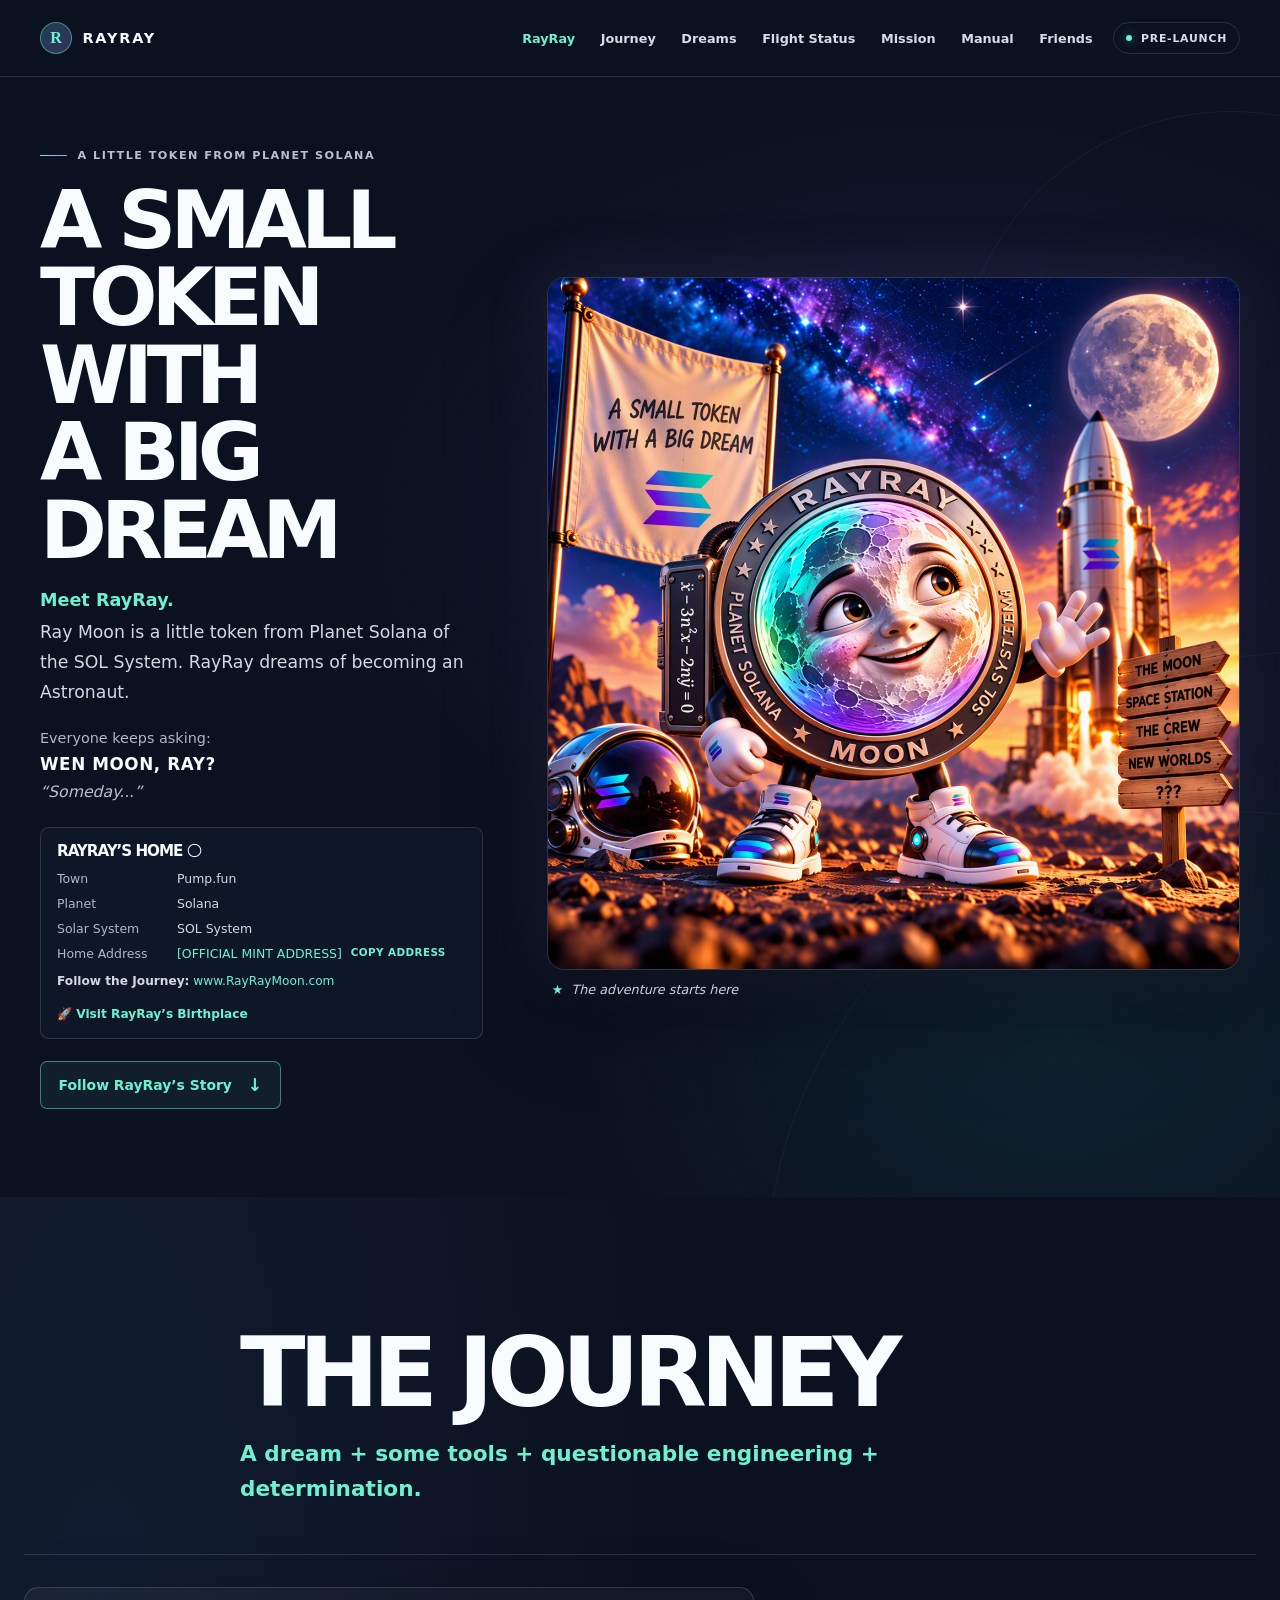
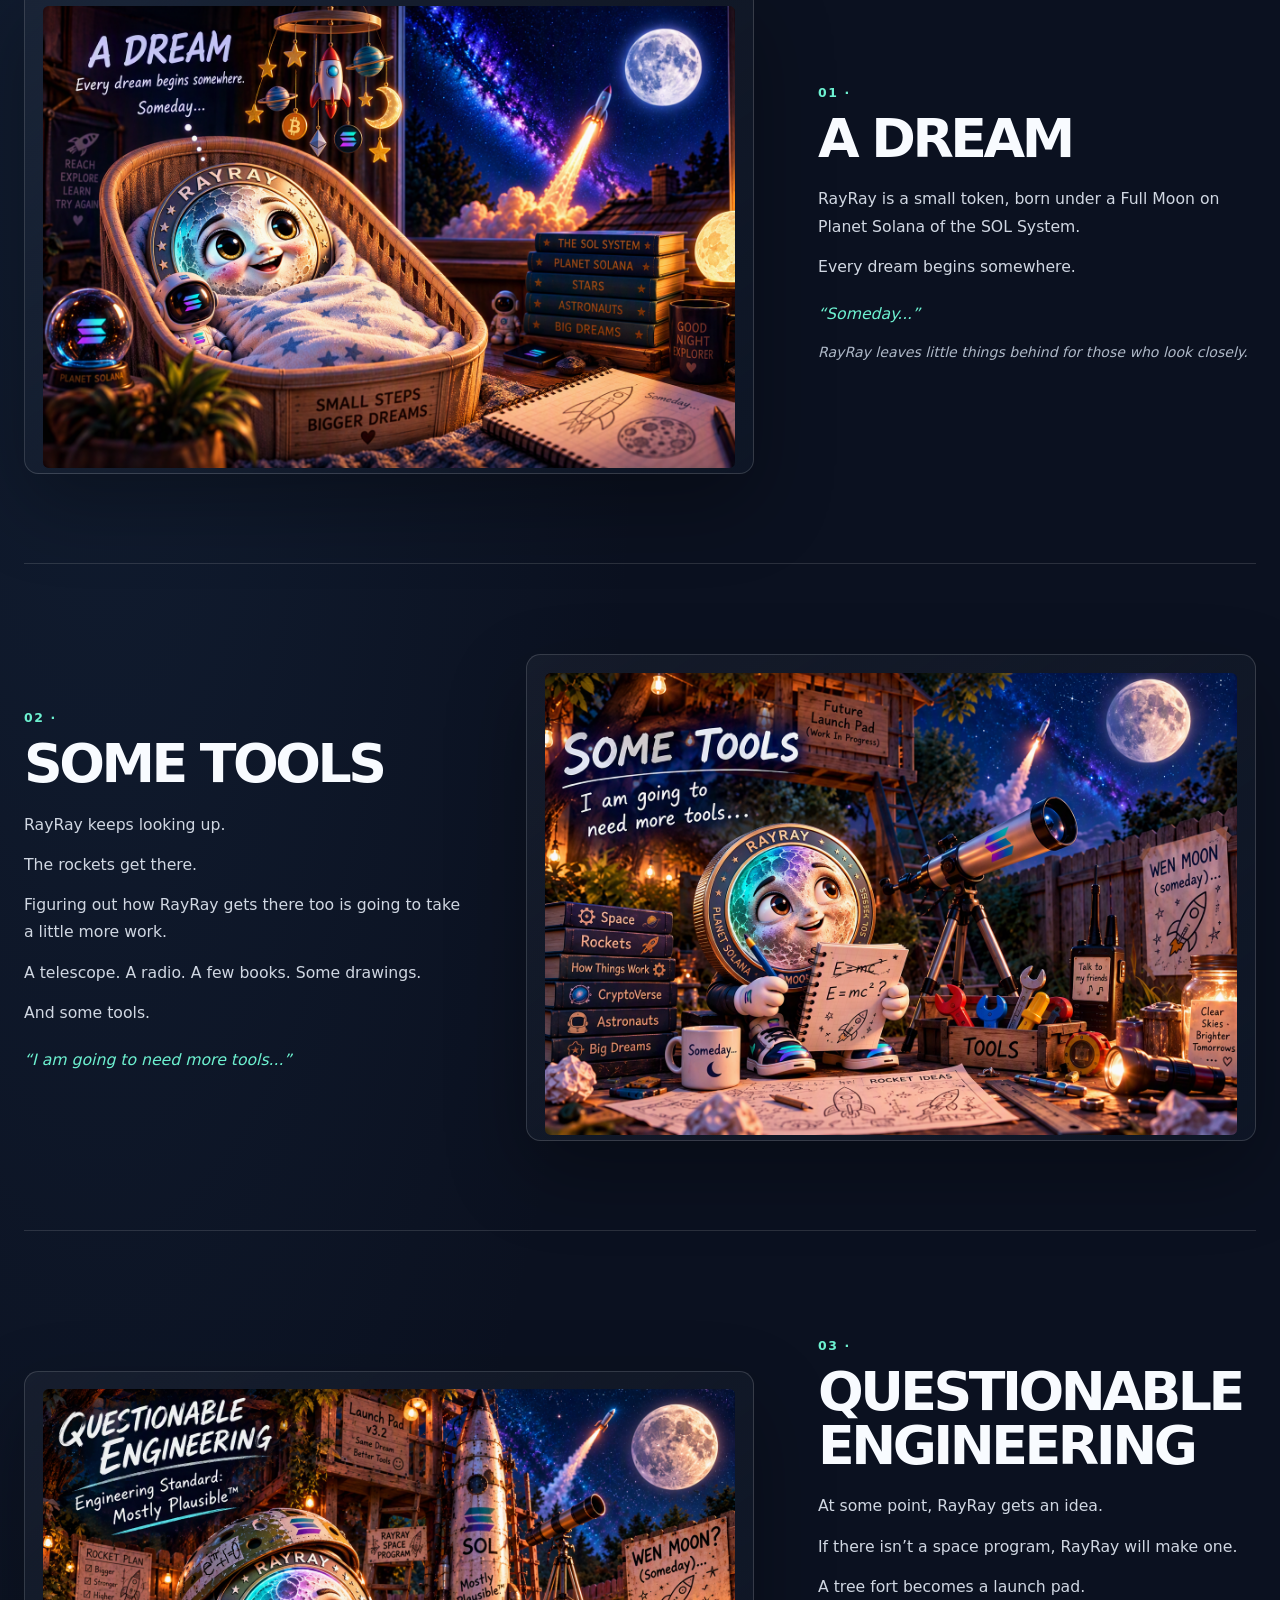
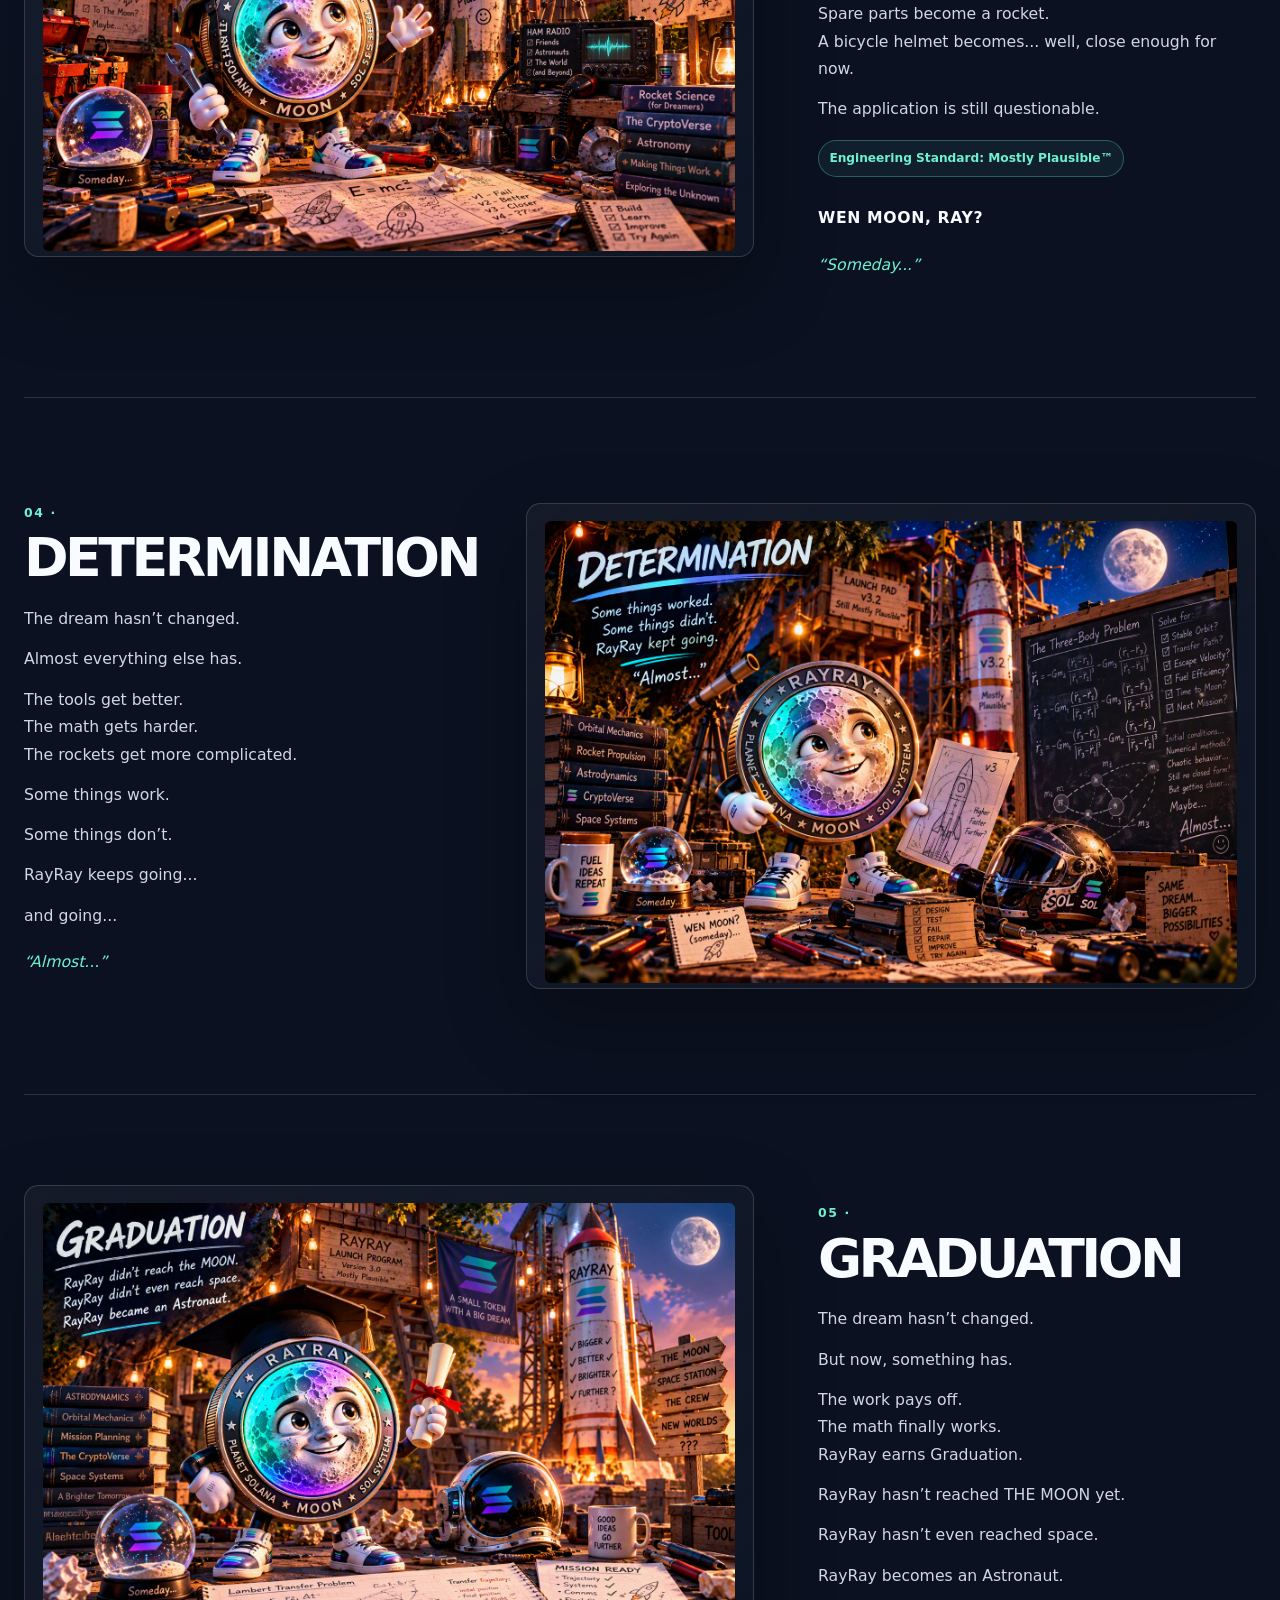
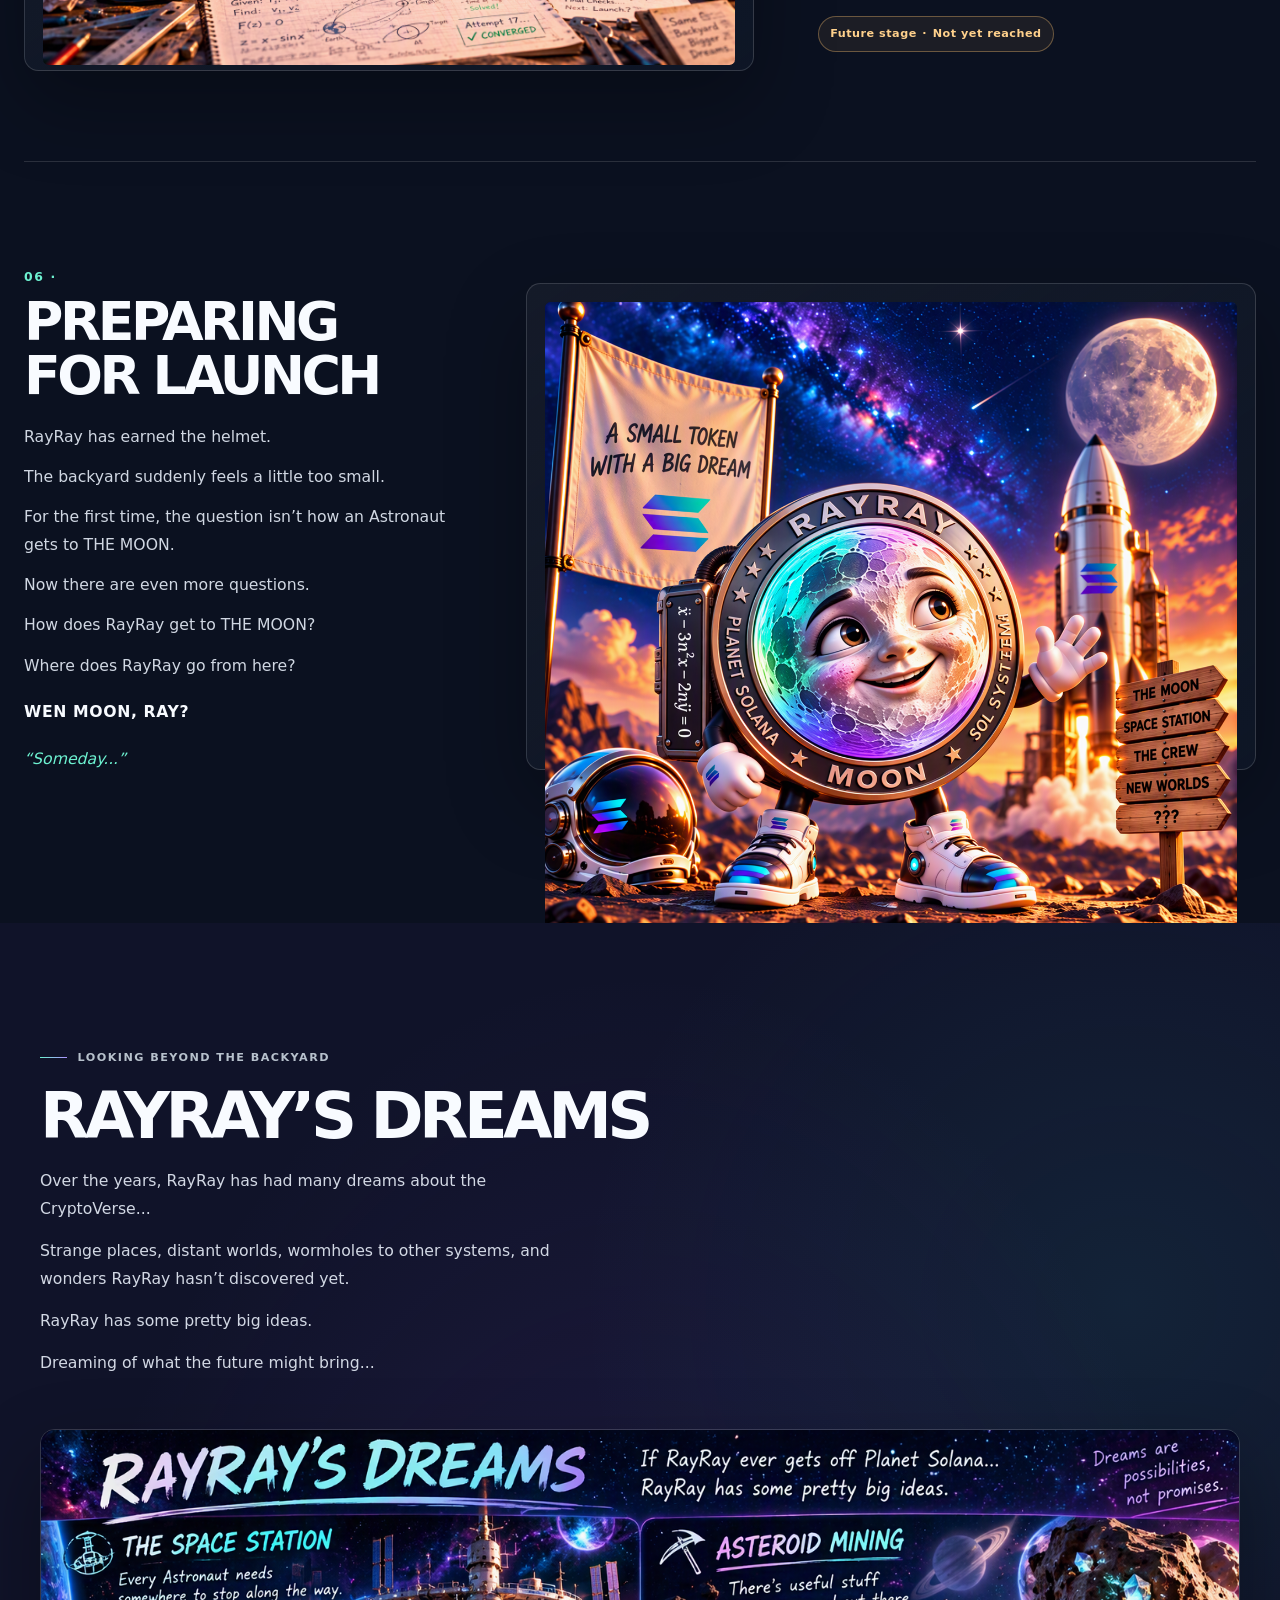
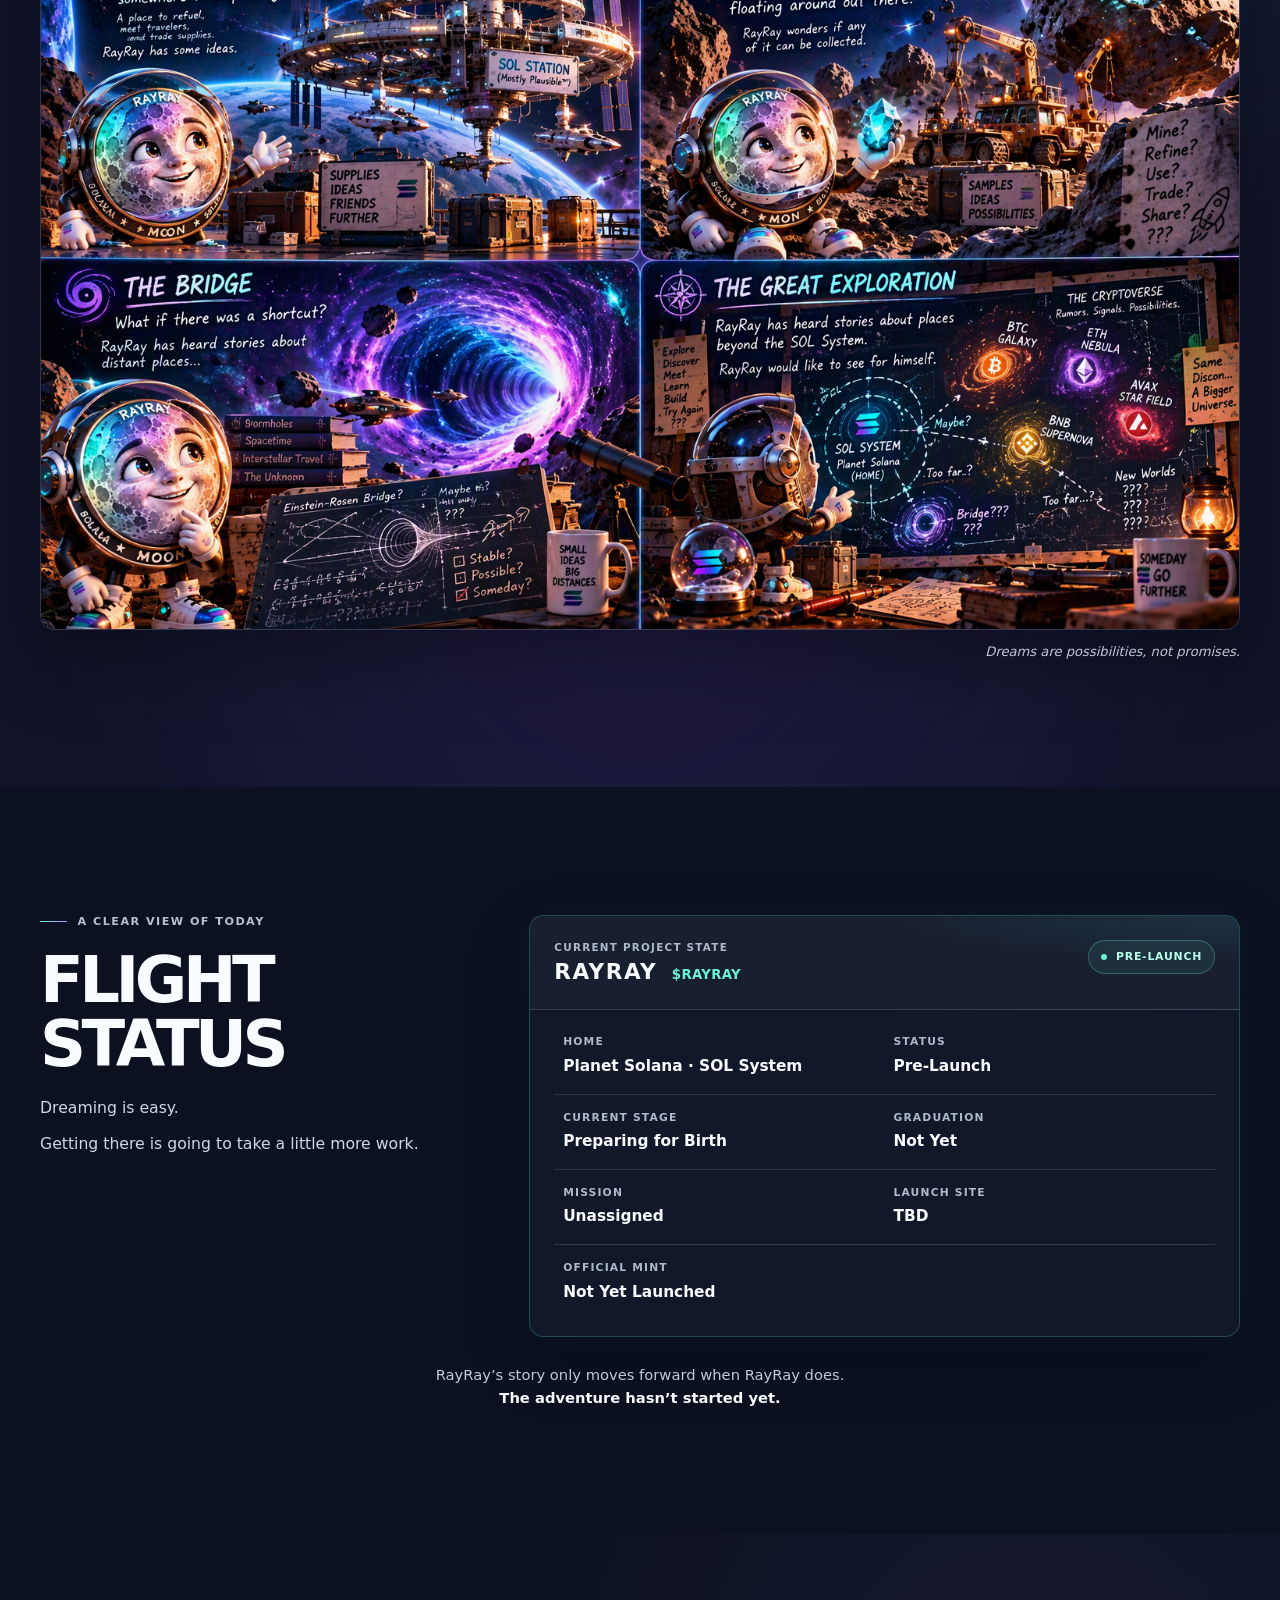
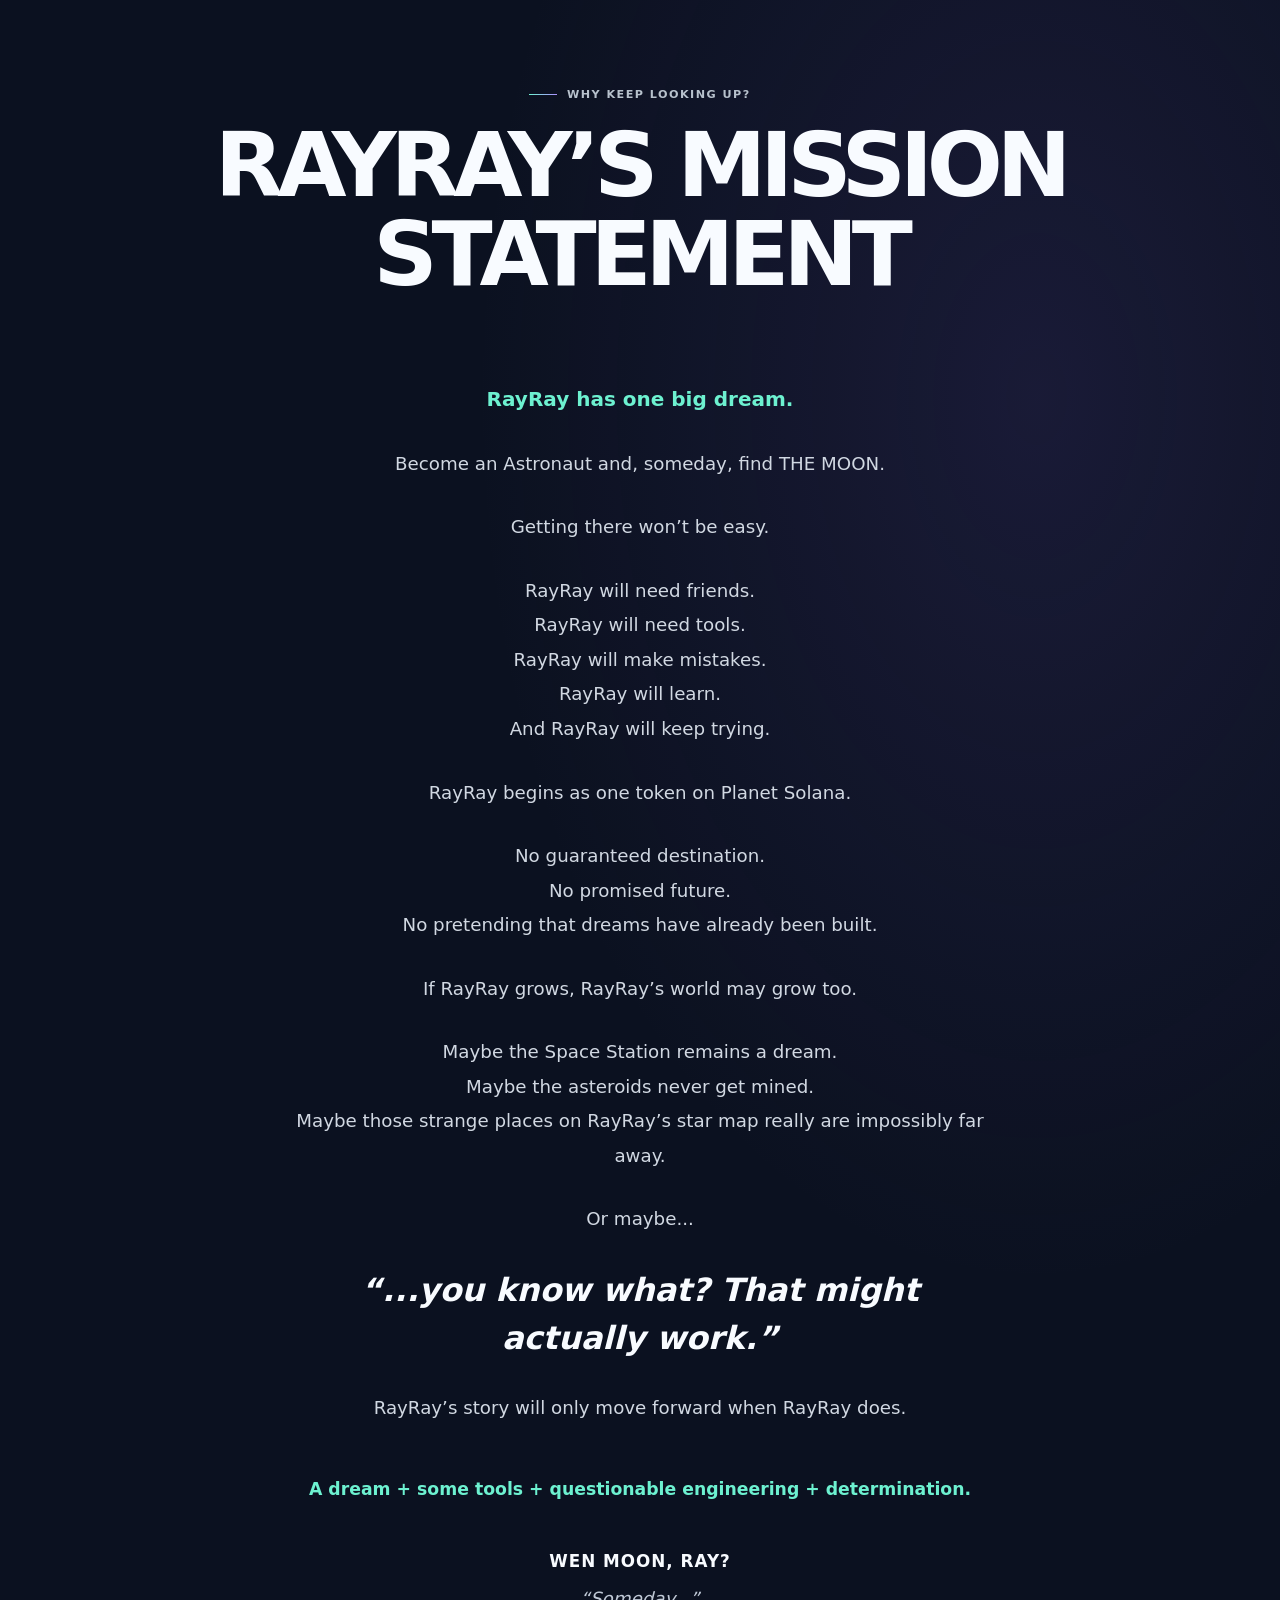
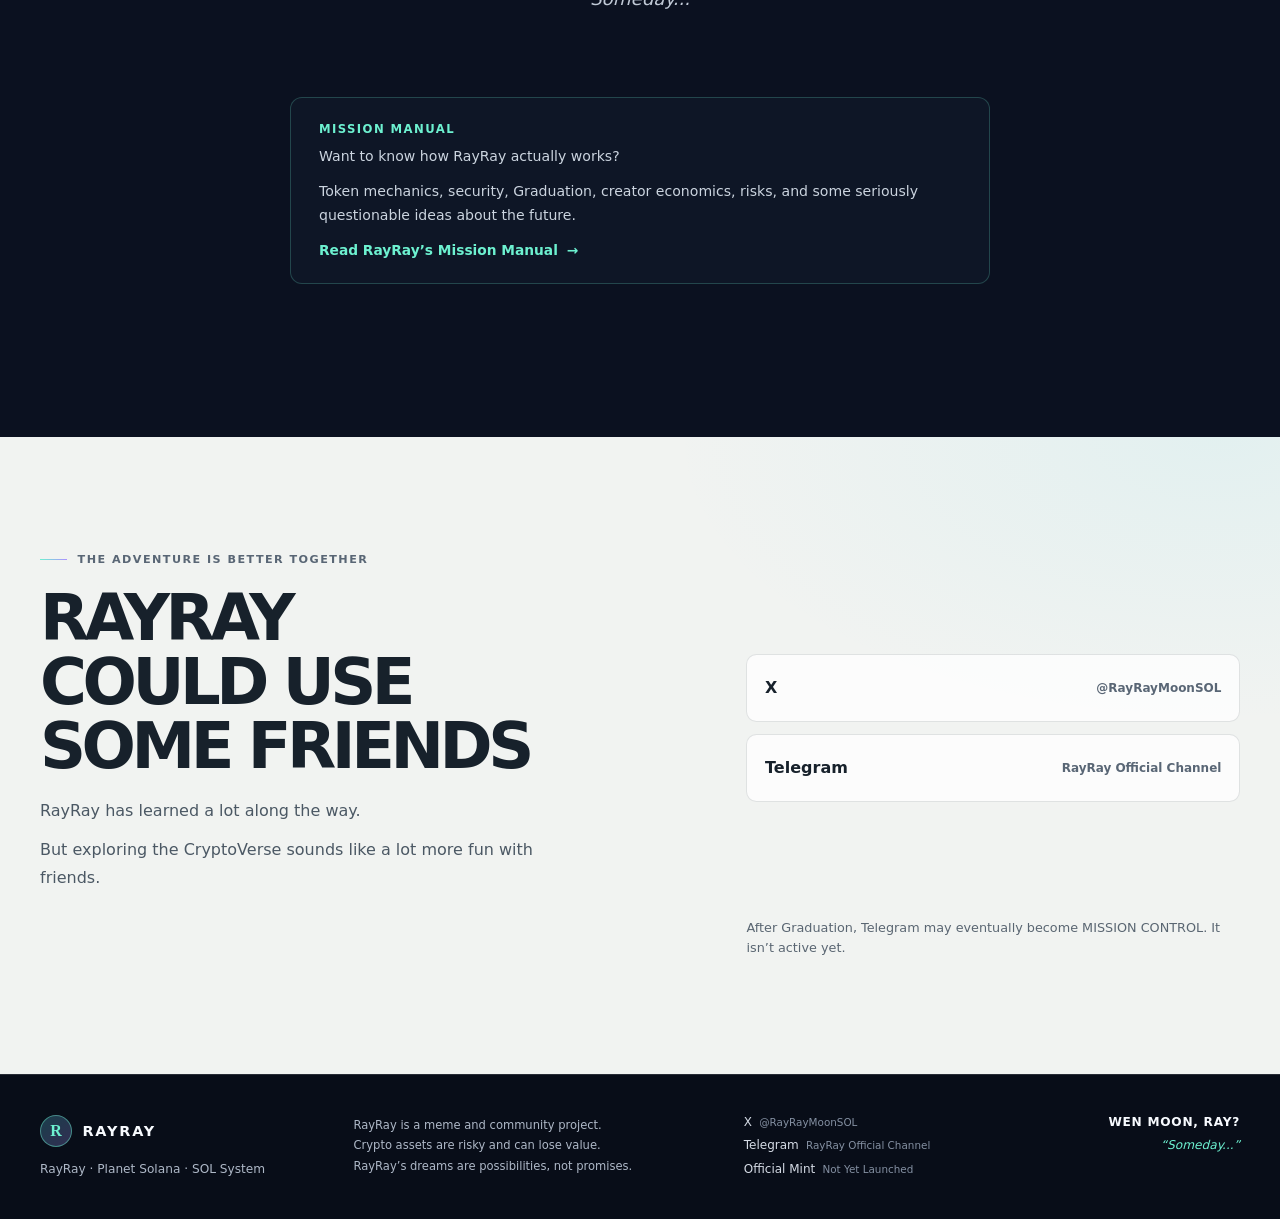
==== commit 2beeb26a: "added home info" ====
--- a/index.html
+++ b/index.html
@@ -74,6 +74,46 @@
               <strong>WEN MOON, RAY?</strong>
             </p>
             <p class="hero-answer">&ldquo;Someday...&rdquo;</p>
+            <section class="home-card" aria-labelledby="home-card-title">
+              <h2 id="home-card-title">
+                RayRay&rsquo;s Home <span aria-hidden="true">&#x1F315;</span>
+              </h2>
+              <dl class="home-details">
+                <div>
+                  <dt>Town</dt>
+                  <dd>Pump.fun</dd>
+                </div>
+                <div>
+                  <dt>Planet</dt>
+                  <dd>Solana</dd>
+                </div>
+                <div>
+                  <dt>Solar System</dt>
+                  <dd>SOL System</dd>
+                </div>
+                <div class="home-address-row">
+                  <dt>Home Address</dt>
+                  <dd>
+                    <code class="home-address">[OFFICIAL MINT ADDRESS]</code>
+                    <button class="copy-address" type="button" data-copy-address>
+                      Copy address
+                    </button>
+                  </dd>
+                </div>
+              </dl>
+              <p class="home-follow">
+                <strong>Follow the Journey:</strong>
+                <a href="https://www.rayraymoon.com">www.RayRayMoon.com</a>
+              </p>
+              <p class="copy-status" data-copy-status role="status" aria-live="polite"></p>
+              <a
+                class="birthplace-link"
+                href="https://pump.fun/REPLACE-WITH-OFFICIAL-RAYRAY-PAGE-URL"
+                title="Placeholder URL; replace with the official RayRay Pump.fun page after launch."
+              >
+                🚀 Visit RayRay&rsquo;s Birthplace
+              </a>
+            </section>
             <a class="scroll-link" href="#journey">
               Follow RayRay&rsquo;s Story
               <span aria-hidden="true">&darr;</span>
--- a/style.css
+++ b/style.css
@@ -39,7 +39,8 @@
 }
 
 a:focus-visible,
-summary:focus-visible {
+summary:focus-visible,
+.copy-address:focus-visible {
   outline: 3px solid var(--aqua);
   outline-offset: 5px;
 }
@@ -295,6 +296,104 @@
   font-style: italic;
 }
 
+.home-card {
+  margin-bottom: 1.4rem;
+  padding: 1rem;
+  border: 1px solid var(--line-dark);
+  border-radius: 0.55rem;
+  background: rgb(18 27 44 / 64%);
+}
+
+.home-card h2 {
+  margin-bottom: 0.7rem;
+  color: var(--white);
+  font-size: 0.95rem;
+  font-weight: 720;
+}
+
+.home-details {
+  display: grid;
+  gap: 0.38rem;
+  margin: 0;
+  color: #d4d8e1;
+  font-size: 0.78rem;
+  line-height: 1.5;
+}
+
+.home-details > div {
+  display: grid;
+  grid-template-columns: 7rem minmax(0, 1fr);
+  gap: 0.5rem;
+}
+
+.home-details dt {
+  color: #aeb8c7;
+}
+
+.home-details dd {
+  min-width: 0;
+  margin: 0;
+}
+
+.home-address-row dd {
+  display: flex;
+  align-items: flex-start;
+  flex-wrap: wrap;
+  gap: 0.3rem 0.55rem;
+}
+
+.home-address {
+  min-width: 0;
+  overflow-wrap: anywhere;
+  color: var(--aqua);
+  font-family: inherit;
+}
+
+.copy-address {
+  padding: 0;
+  border: 0;
+  background: none;
+  color: var(--aqua);
+  cursor: pointer;
+  font: inherit;
+  font-size: 0.65rem;
+  font-weight: 720;
+  letter-spacing: 0.04em;
+  text-transform: uppercase;
+}
+
+.copy-address:hover,
+.birthplace-link:hover,
+.home-follow a:hover {
+  color: var(--white);
+}
+
+.home-follow {
+  margin: 0.65rem 0 0;
+  color: #d4d8e1;
+  font-size: 0.76rem;
+}
+
+.home-follow a,
+.birthplace-link {
+  color: var(--aqua);
+  text-decoration: none;
+}
+
+.copy-status {
+  min-height: 1em;
+  margin: 0.25rem 0 0;
+  color: #b7c1cc;
+  font-size: 0.68rem;
+}
+
+.birthplace-link {
+  display: inline-block;
+  margin-top: 0.2rem;
+  font-size: 0.76rem;
+  font-weight: 700;
+}
+
 .scroll-link {
   display: inline-flex;
   min-height: 3rem;
@@ -988,6 +1087,11 @@
   text-decoration-thickness: 1px;
   text-underline-offset: 0.2em;
   overflow-wrap: anywhere;
+}
+
+.manual-back-to-top {
+  margin-top: 2.5rem;
+  text-align: center;
 }
 
 .manual-document hr {
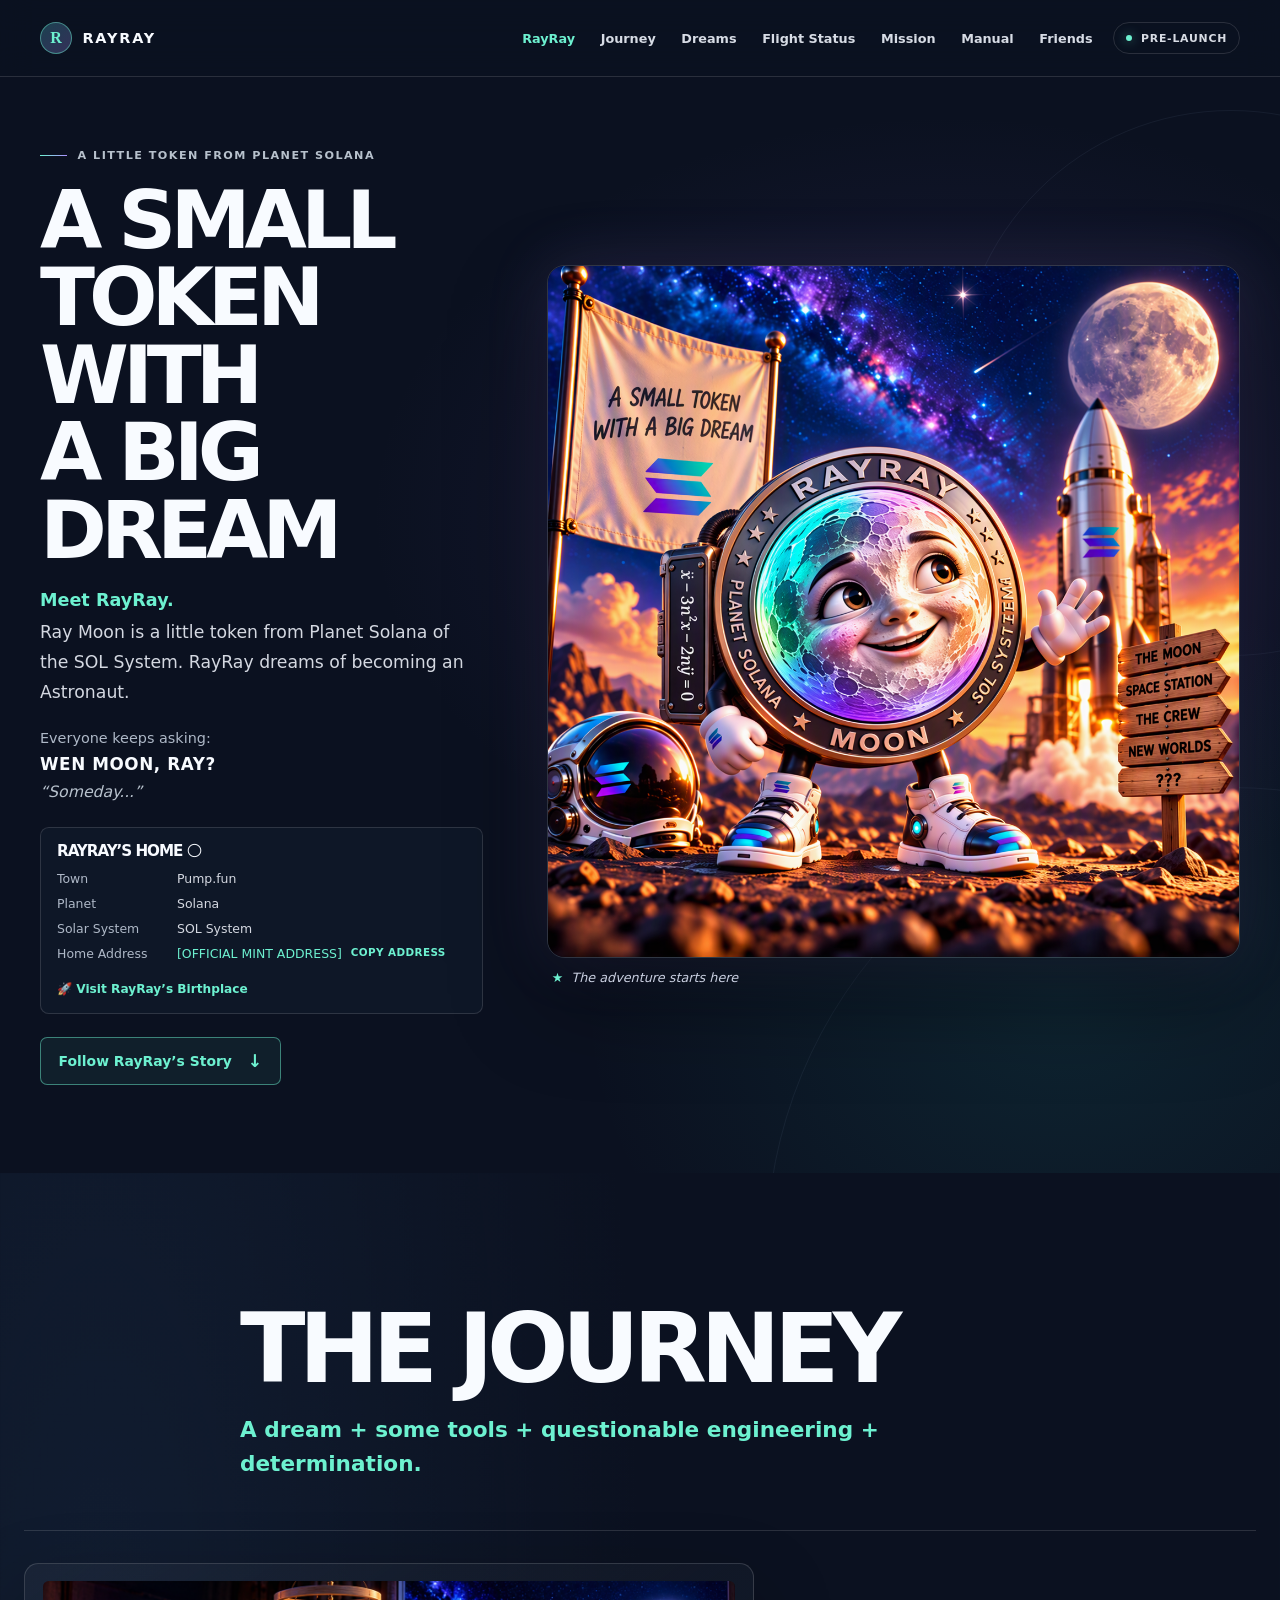
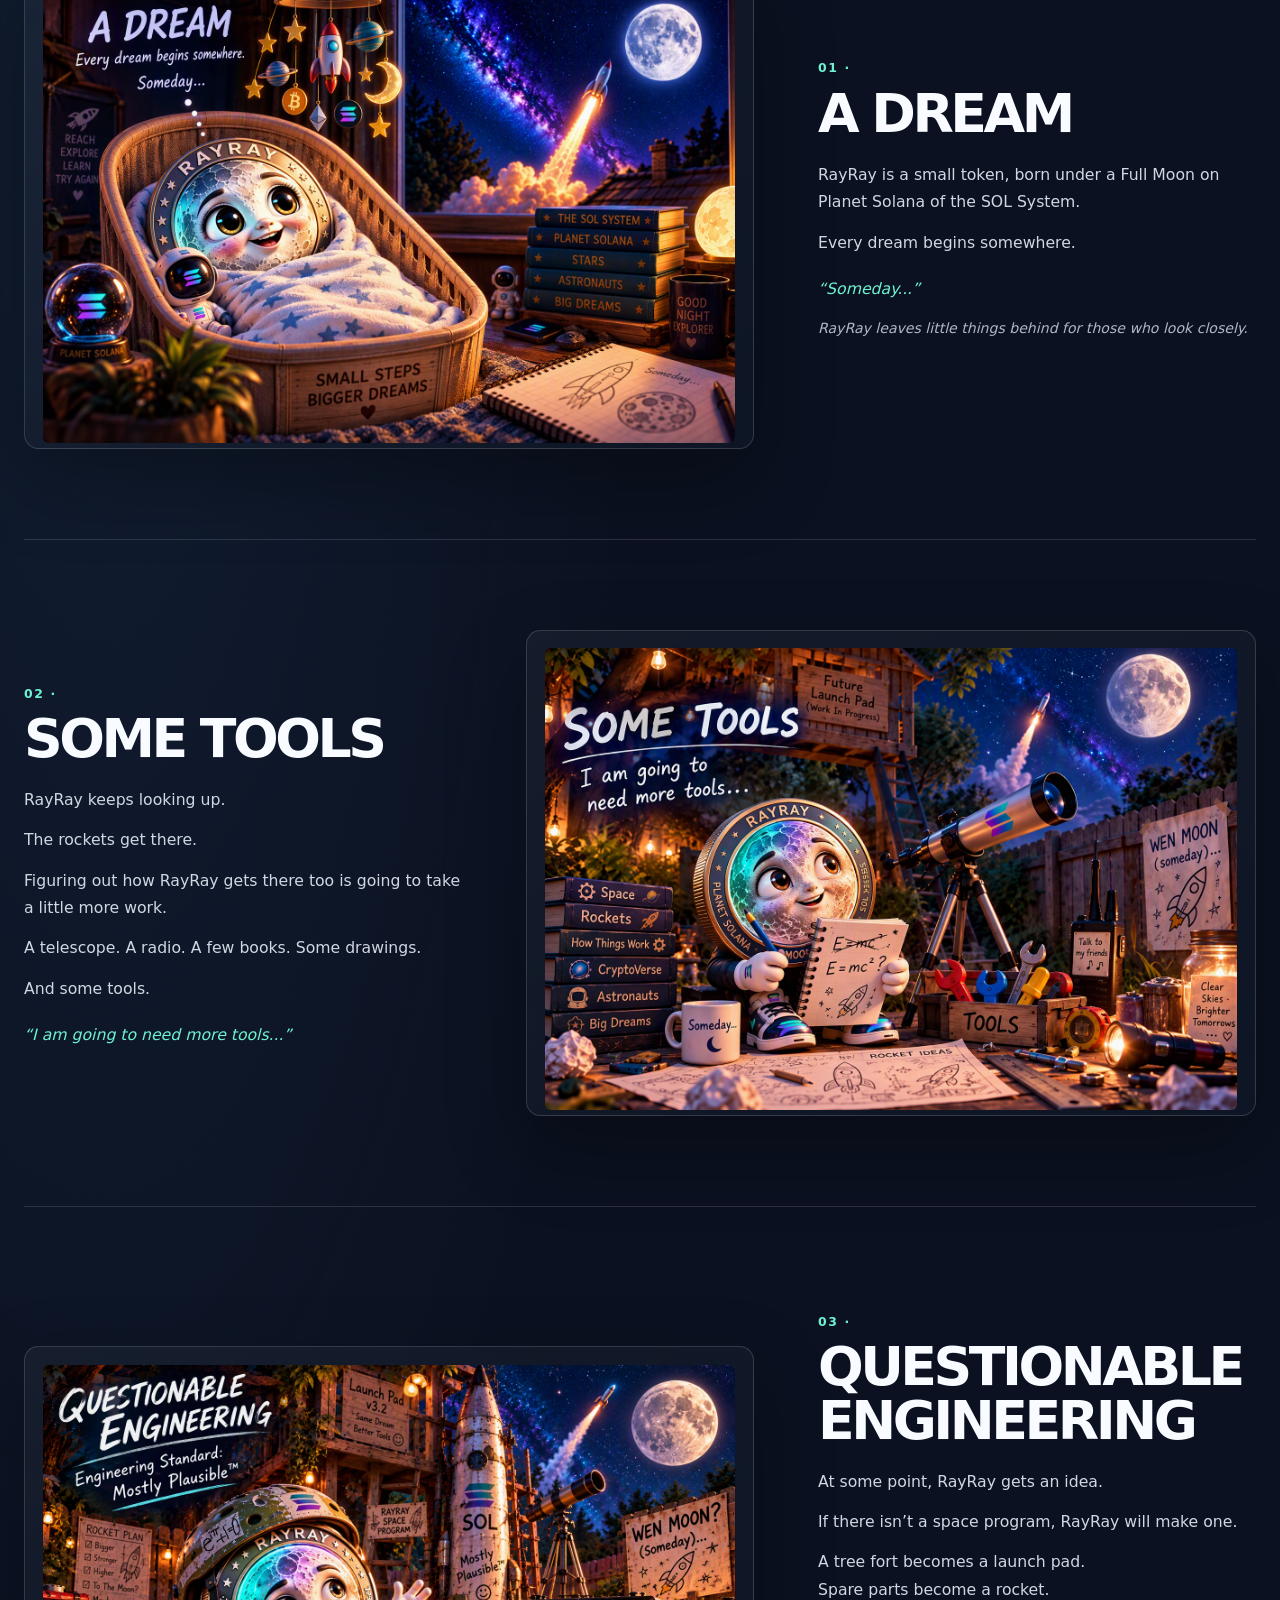
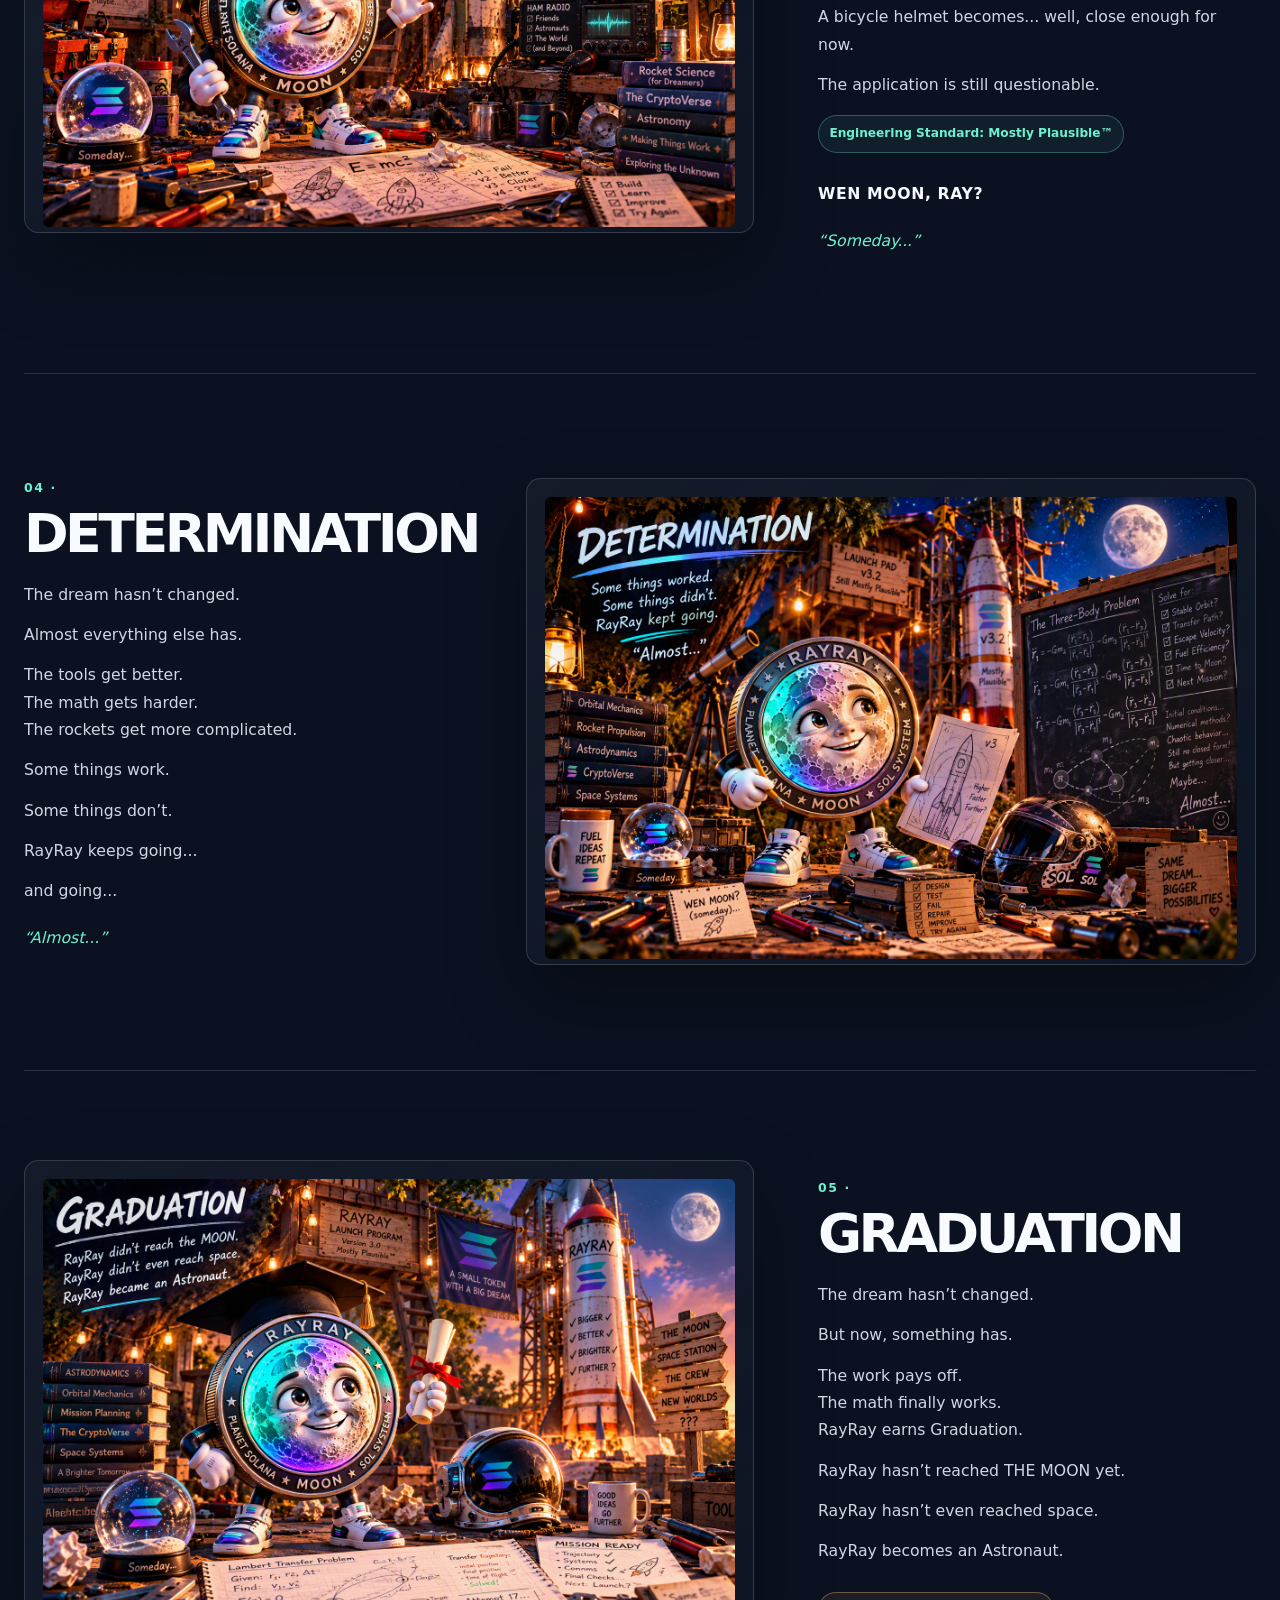
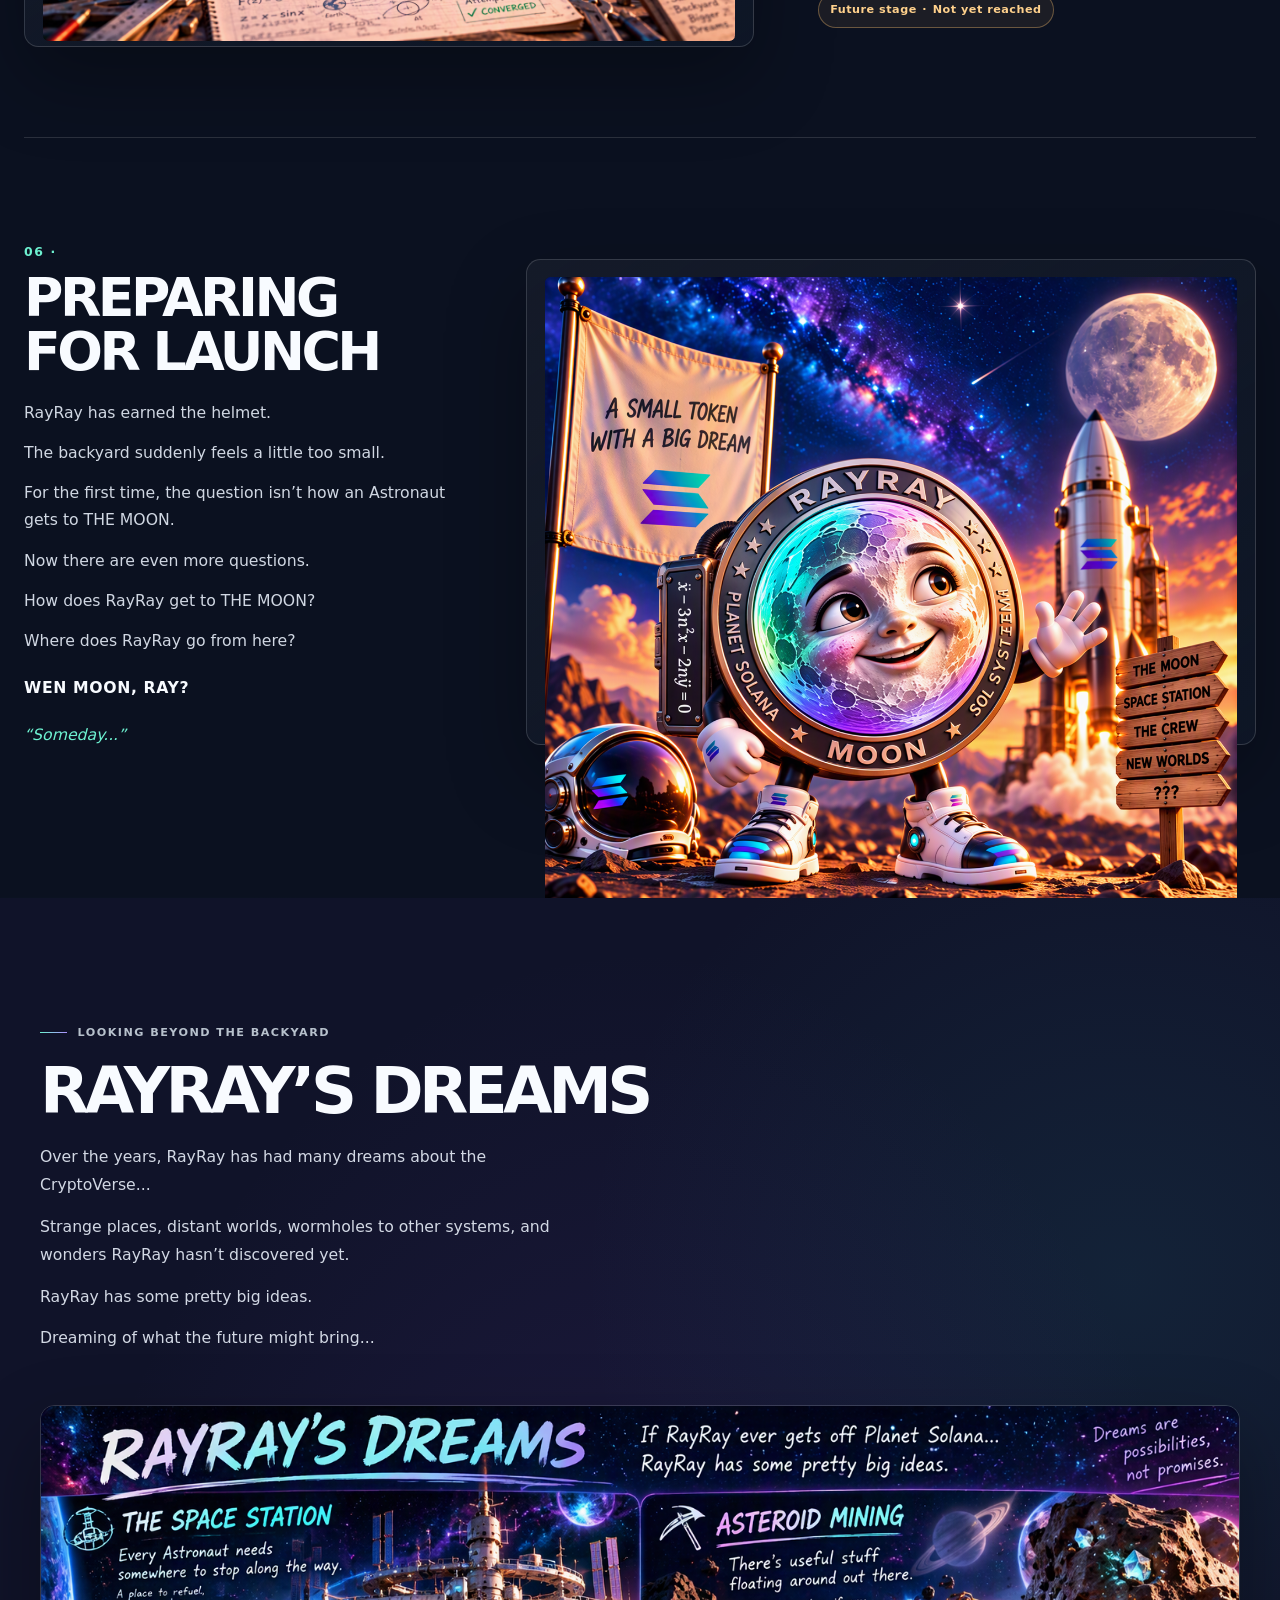
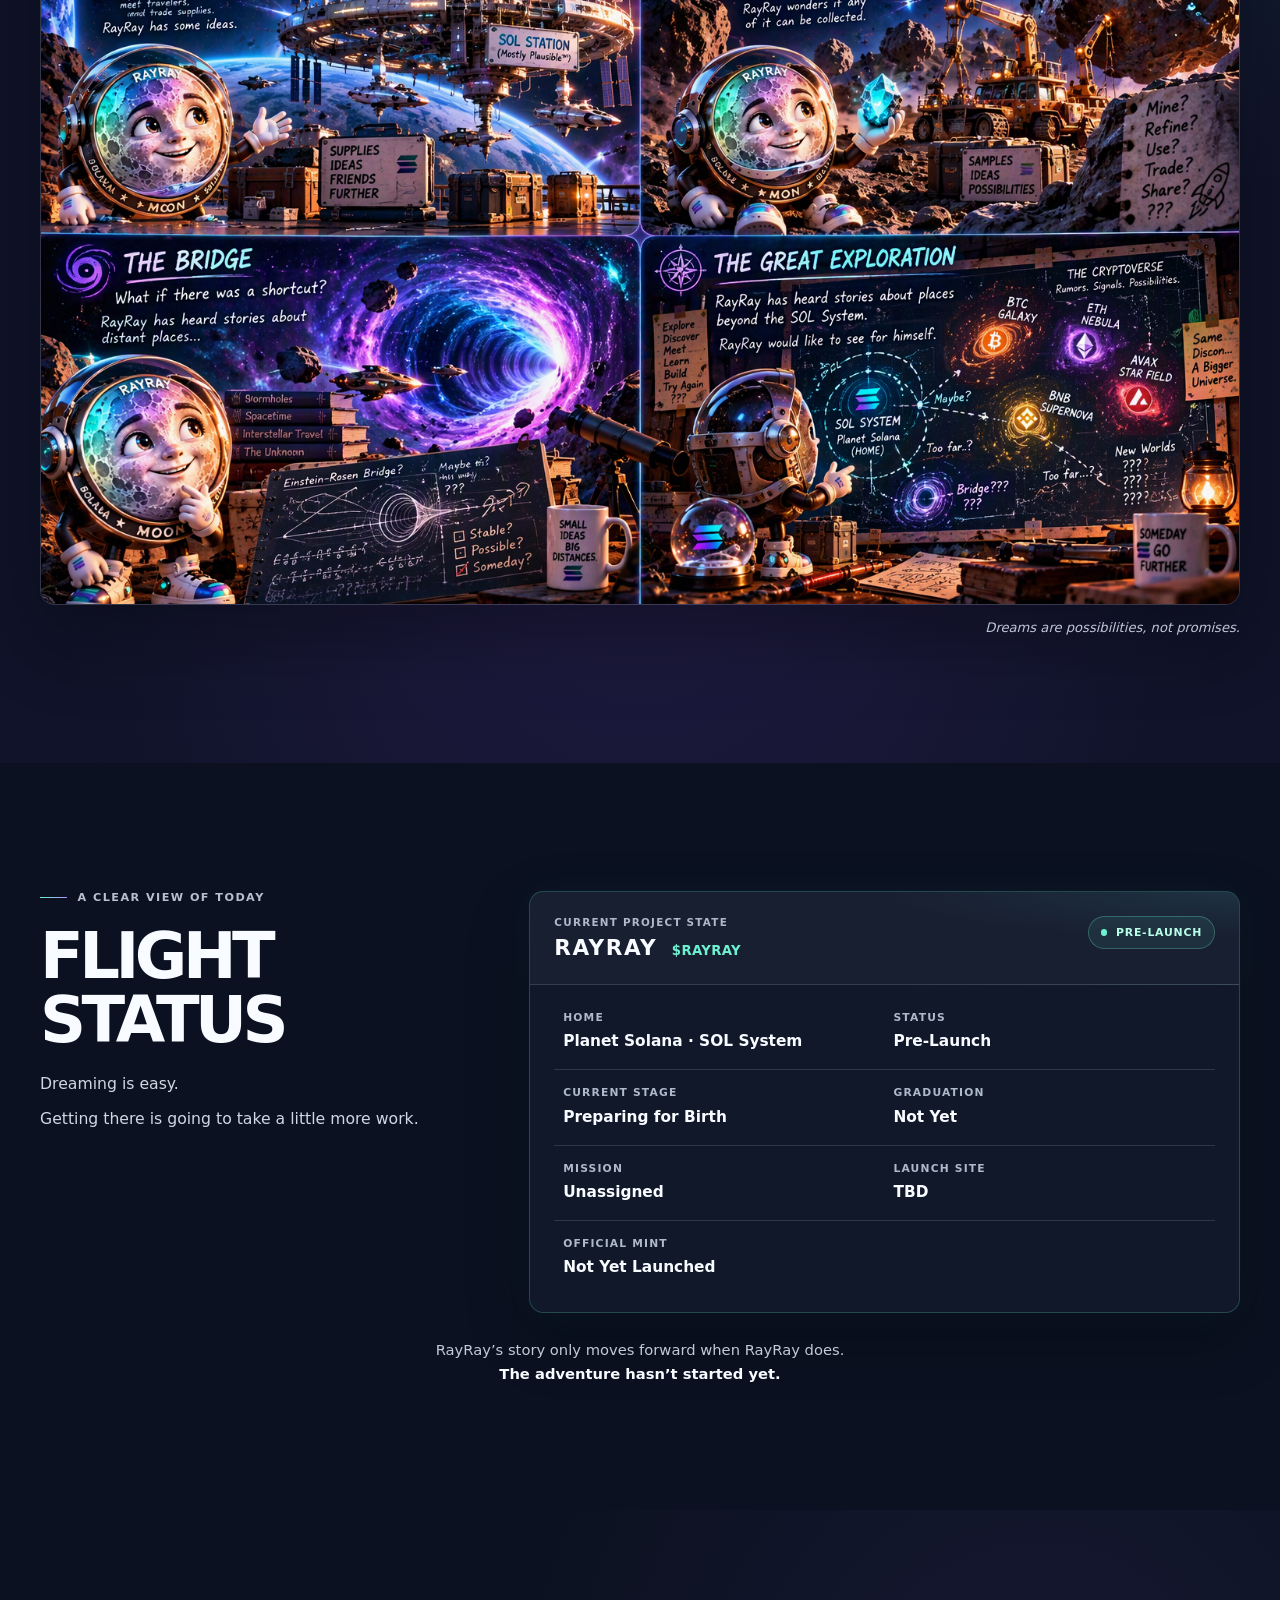
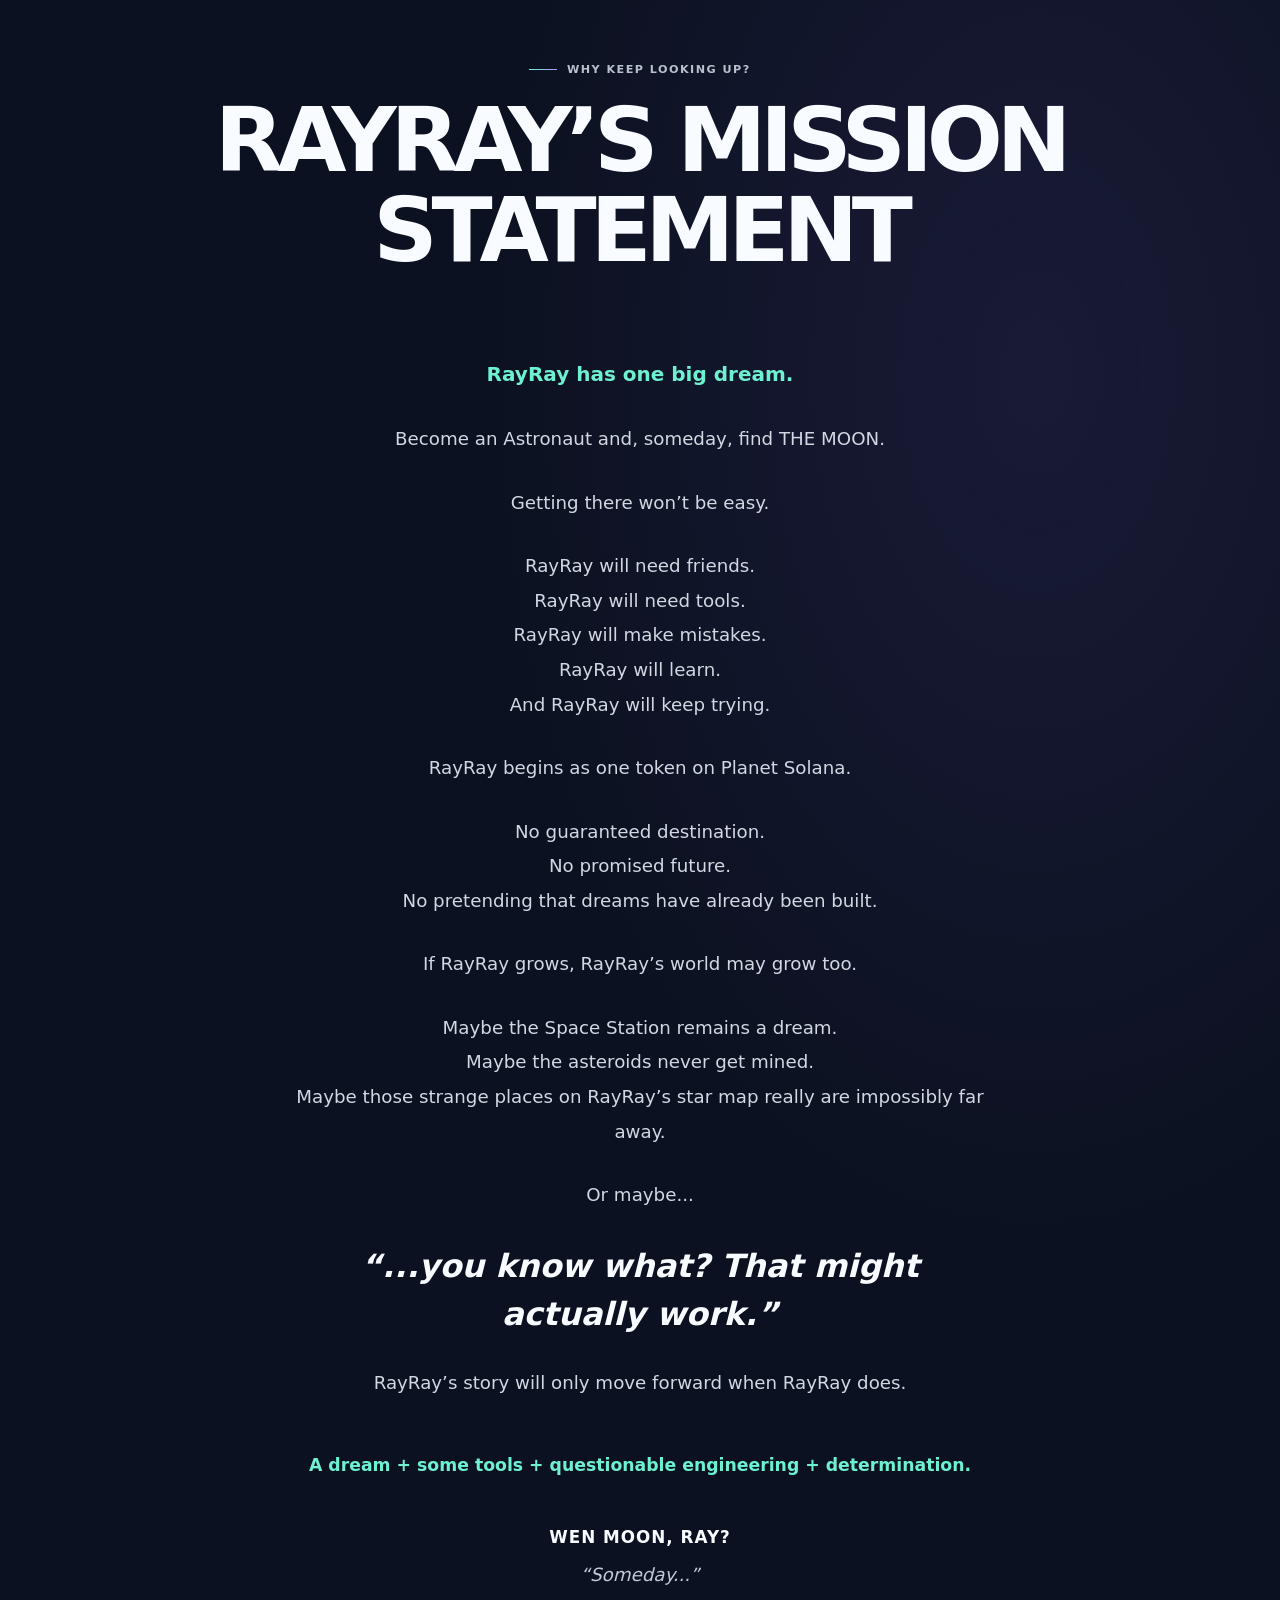
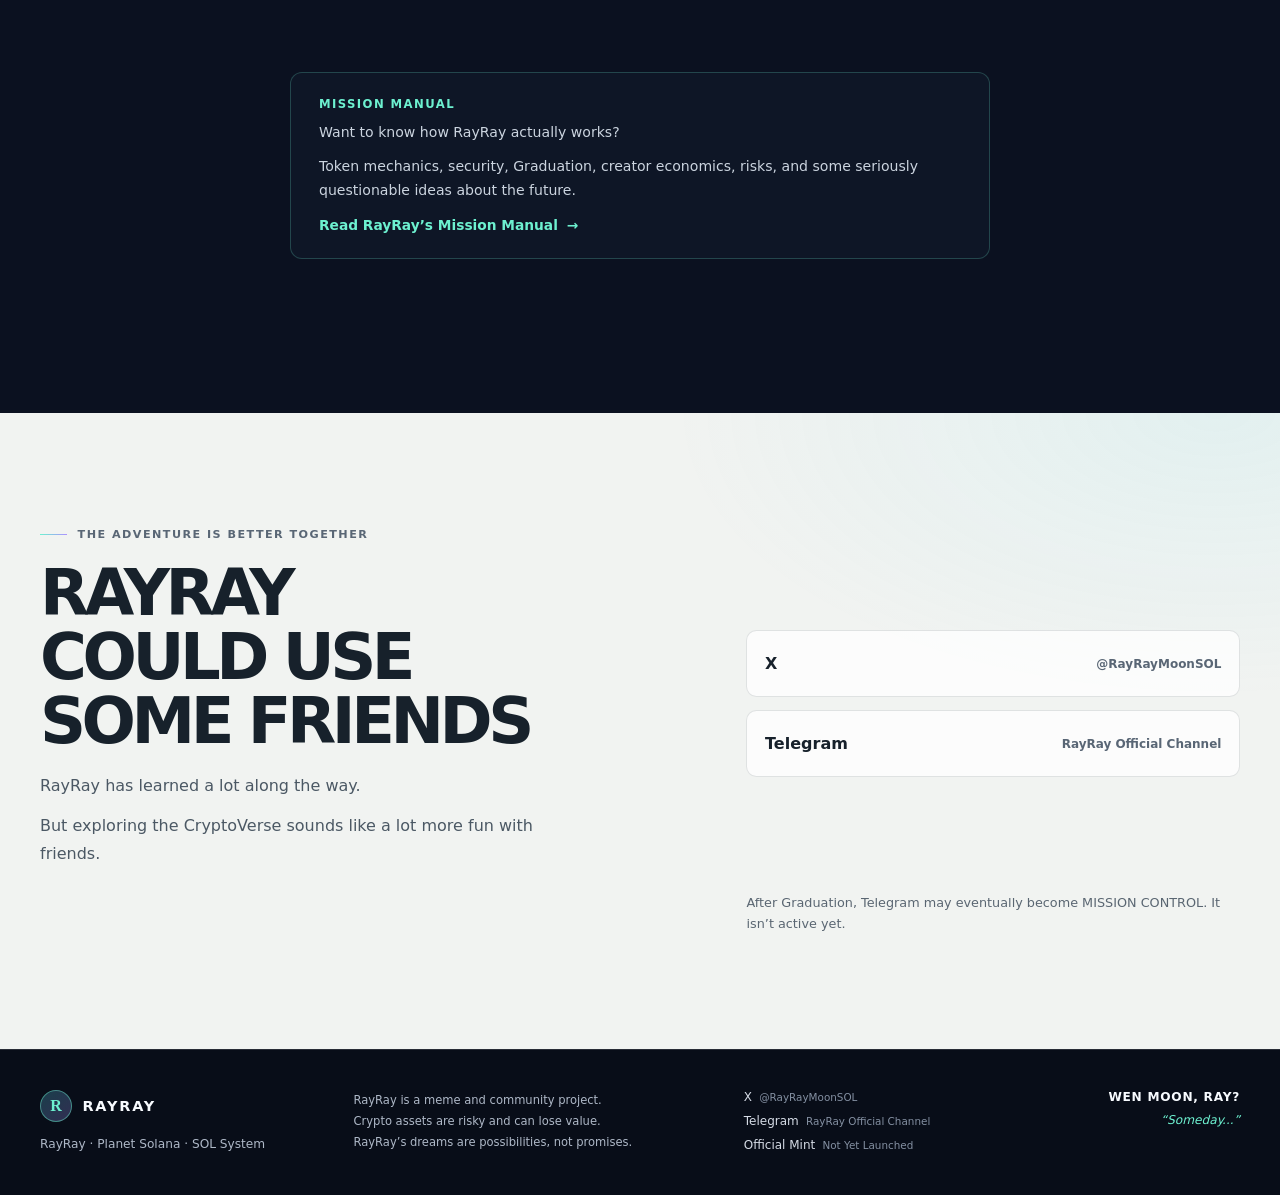
==== commit 1f9c309a: "done" ====
--- a/index.html
+++ b/index.html
@@ -101,10 +101,6 @@
                   </dd>
                 </div>
               </dl>
-              <p class="home-follow">
-                <strong>Follow the Journey:</strong>
-                <a href="https://www.rayraymoon.com">www.RayRayMoon.com</a>
-              </p>
               <p class="copy-status" data-copy-status role="status" aria-live="polite"></p>
               <a
                 class="birthplace-link"
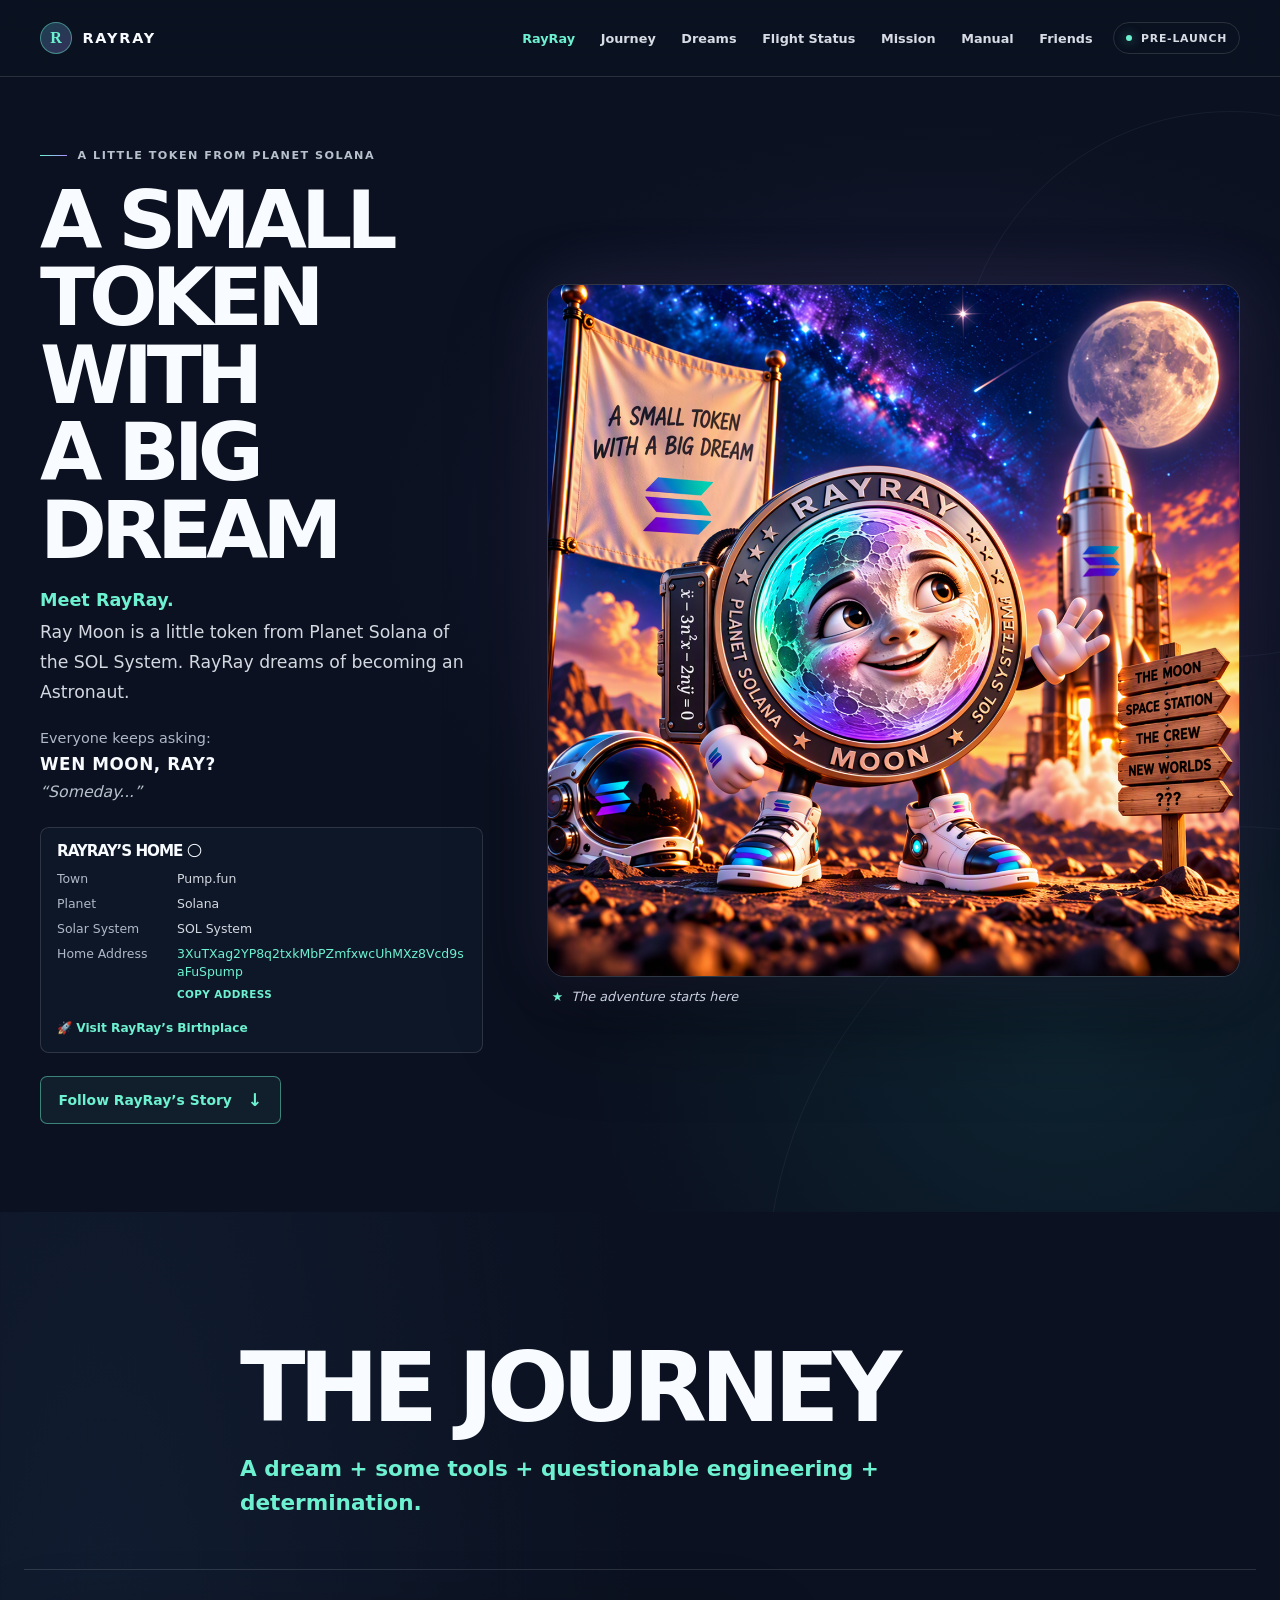
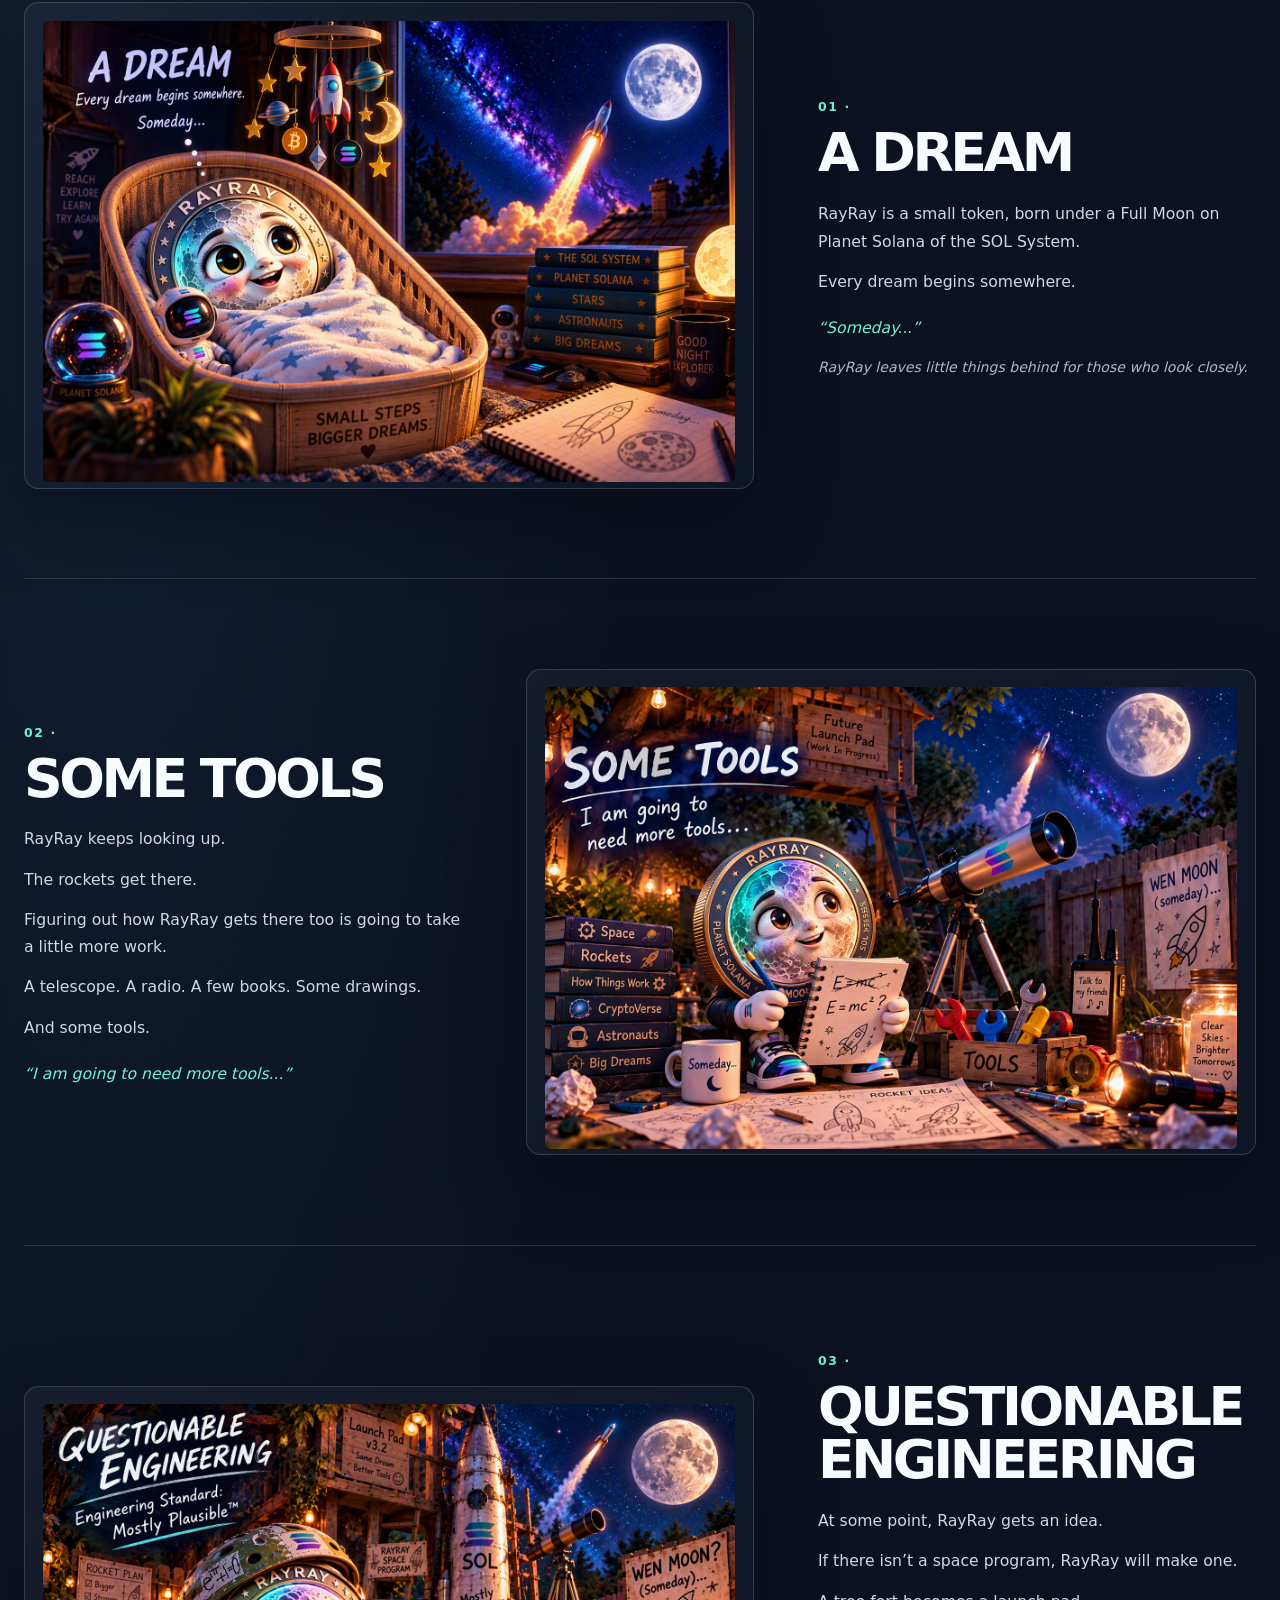
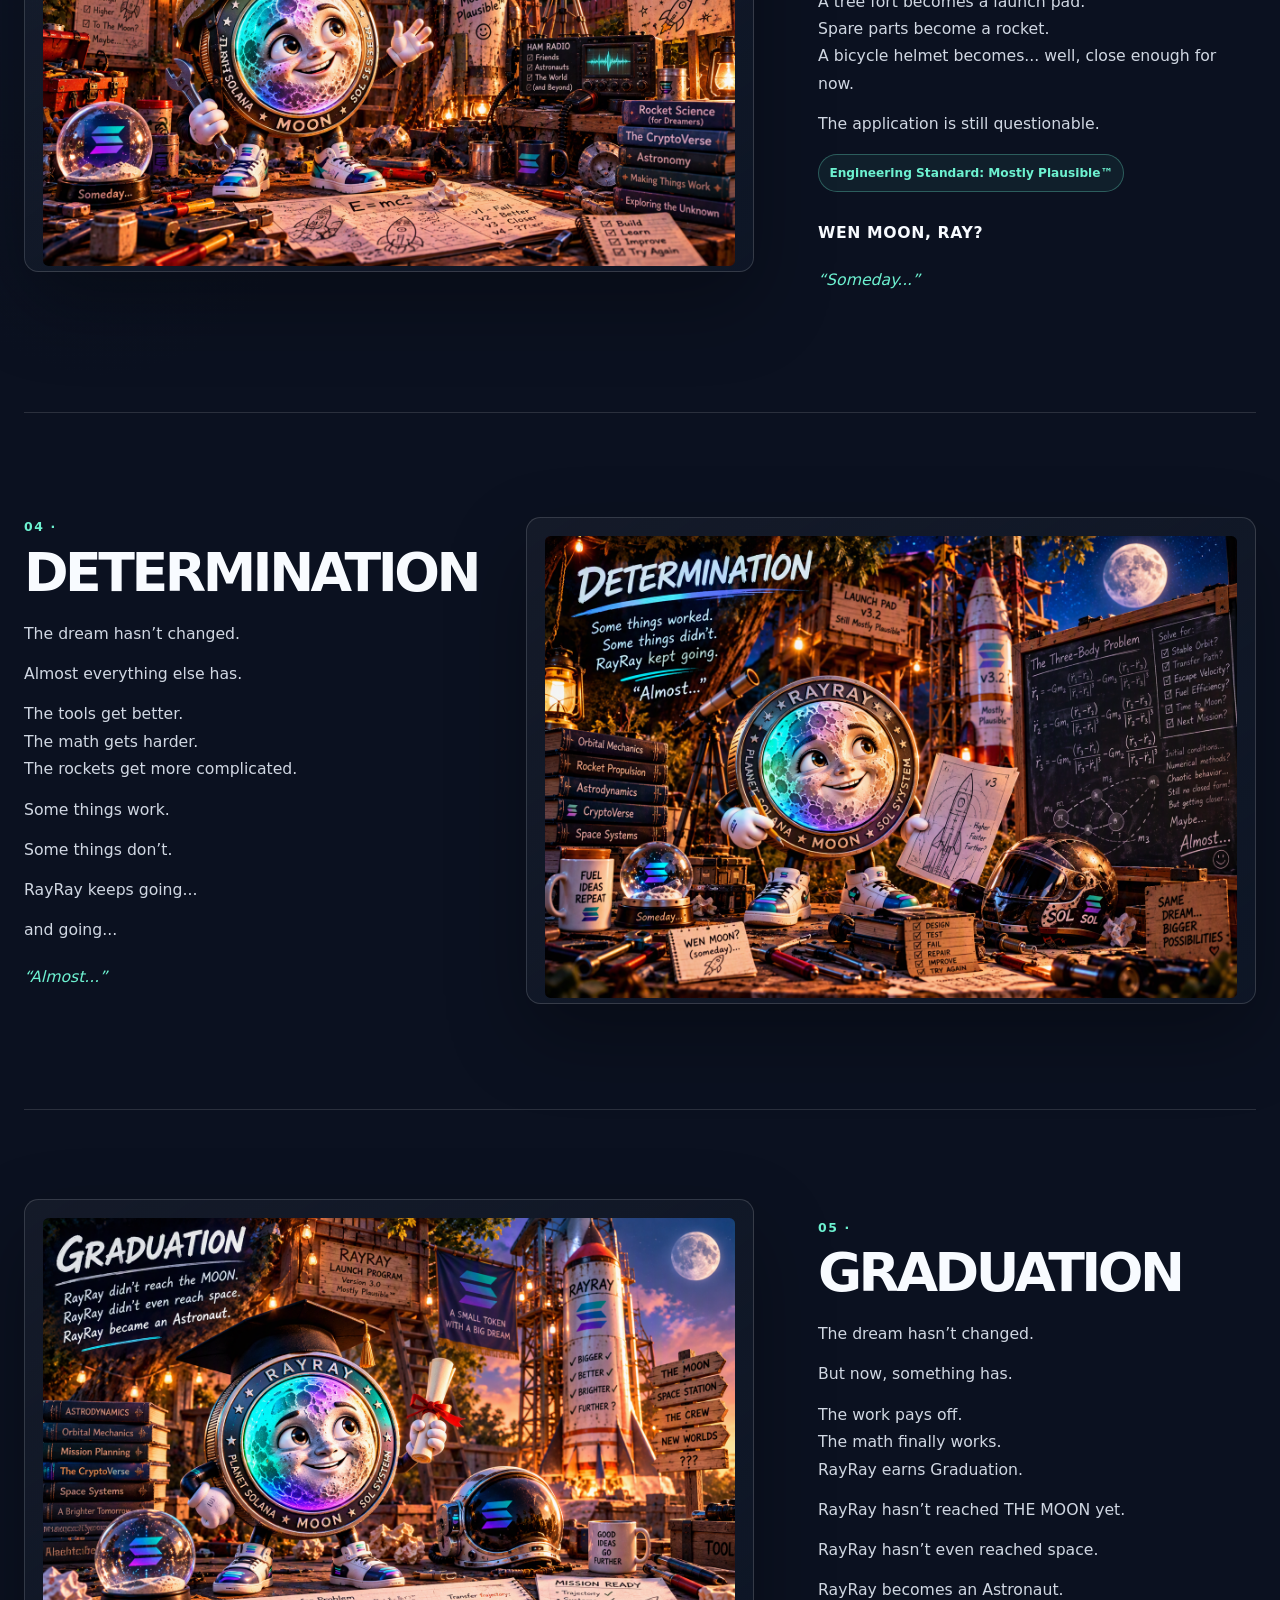
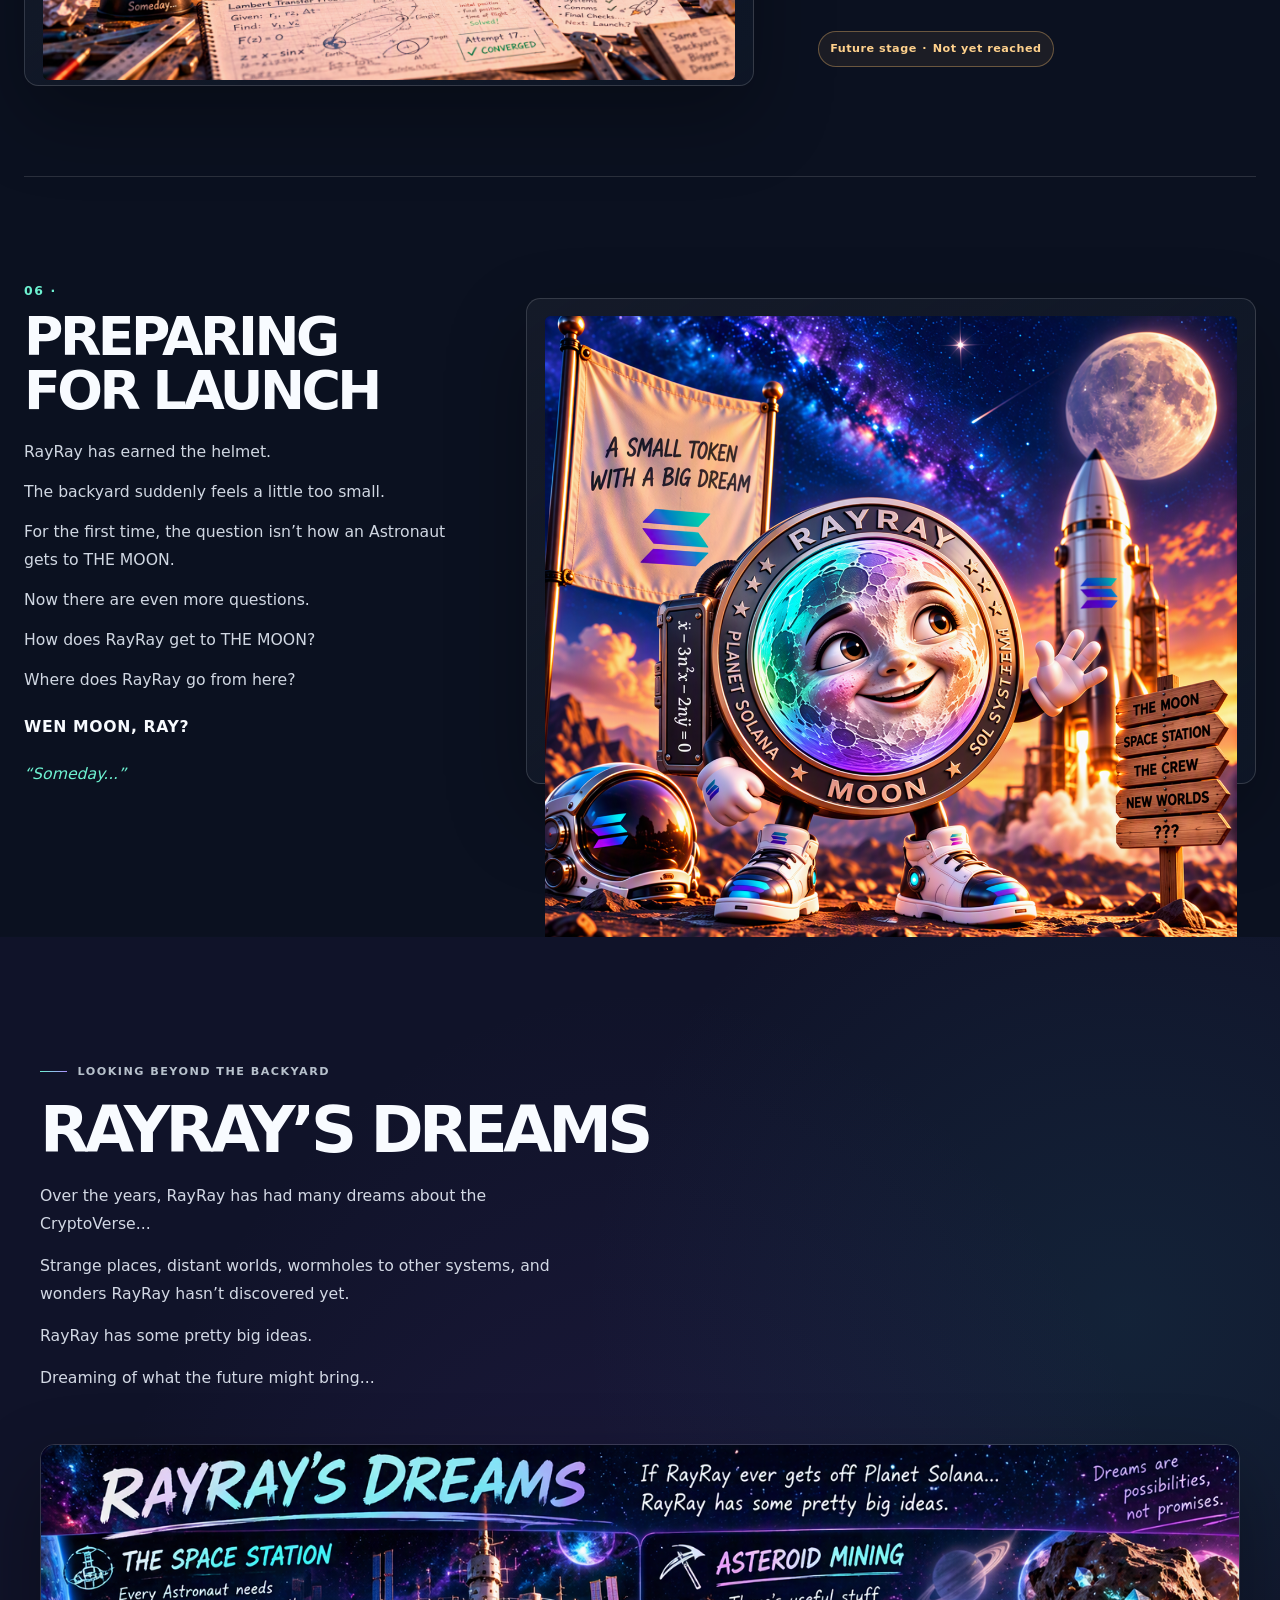
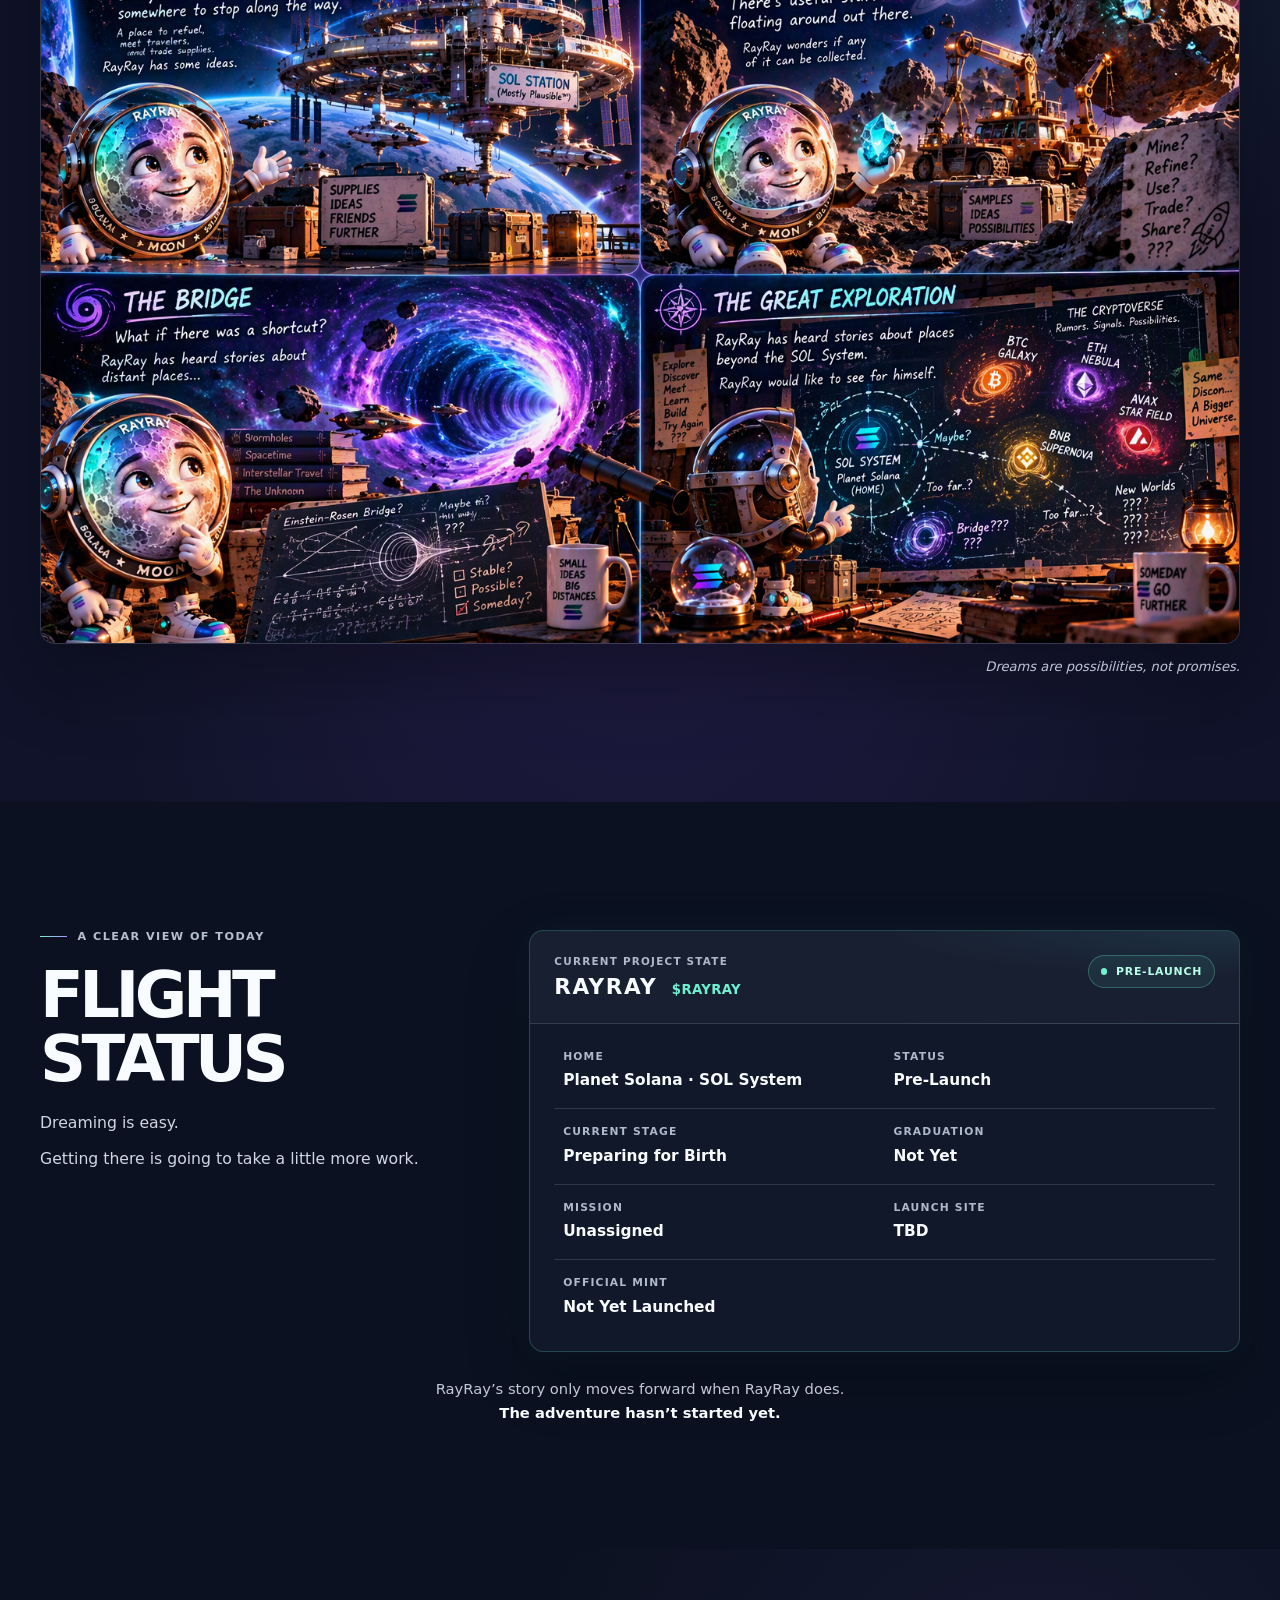
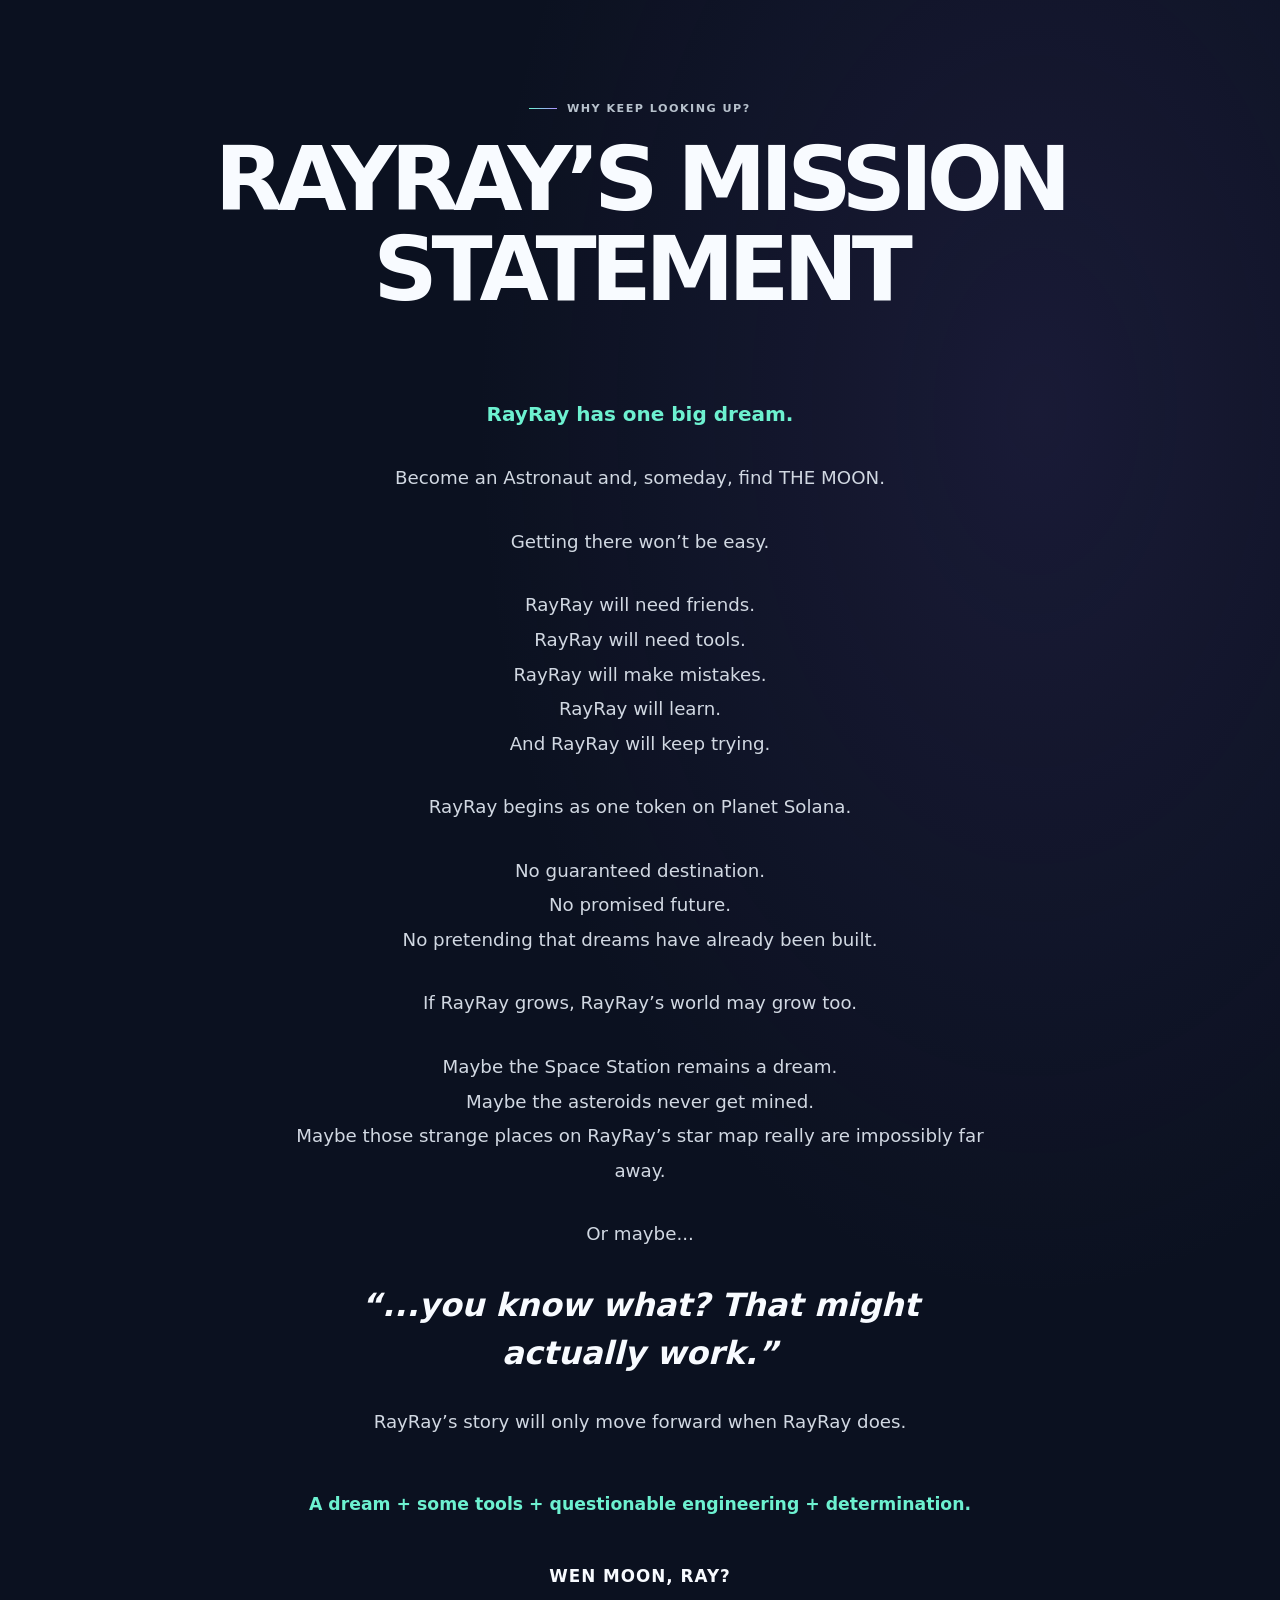
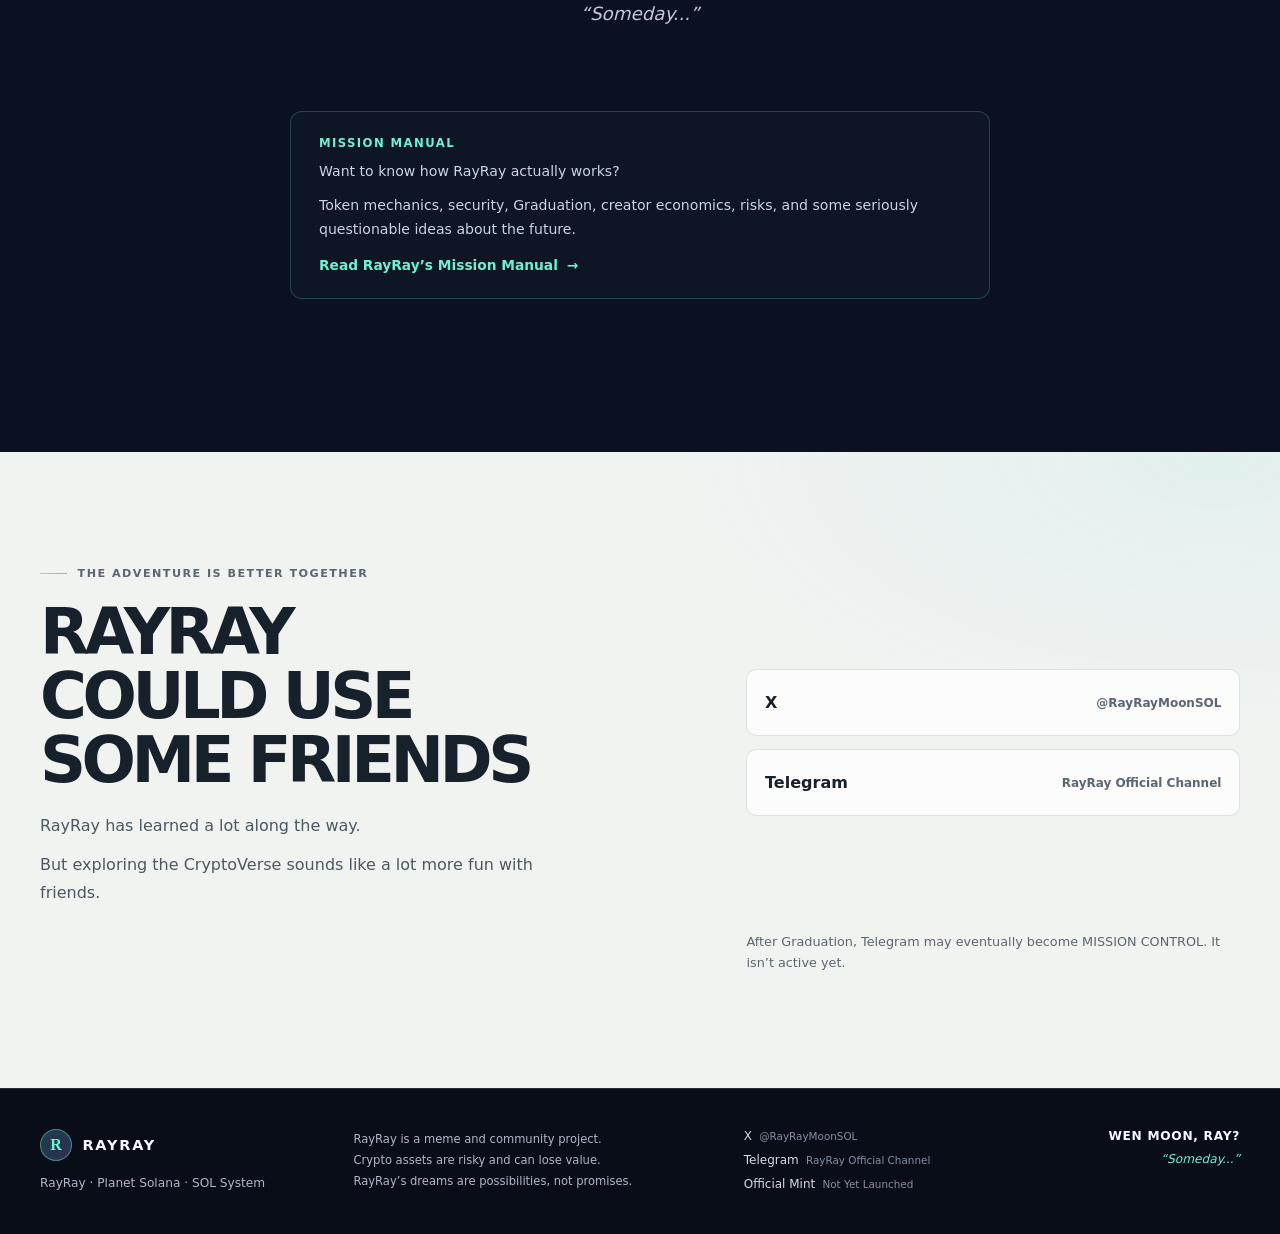
==== commit 0e2b67e5: "adding home address" ====
--- a/index.html
+++ b/index.html
@@ -94,7 +94,7 @@
                 <div class="home-address-row">
                   <dt>Home Address</dt>
                   <dd>
-                    <code class="home-address">[OFFICIAL MINT ADDRESS]</code>
+                    <code class="home-address">3XuTXag2YP8q2txkMbPZmfxwcUhMXz8Vcd9saFuSpump</code>
                     <button class="copy-address" type="button" data-copy-address>
                       Copy address
                     </button>
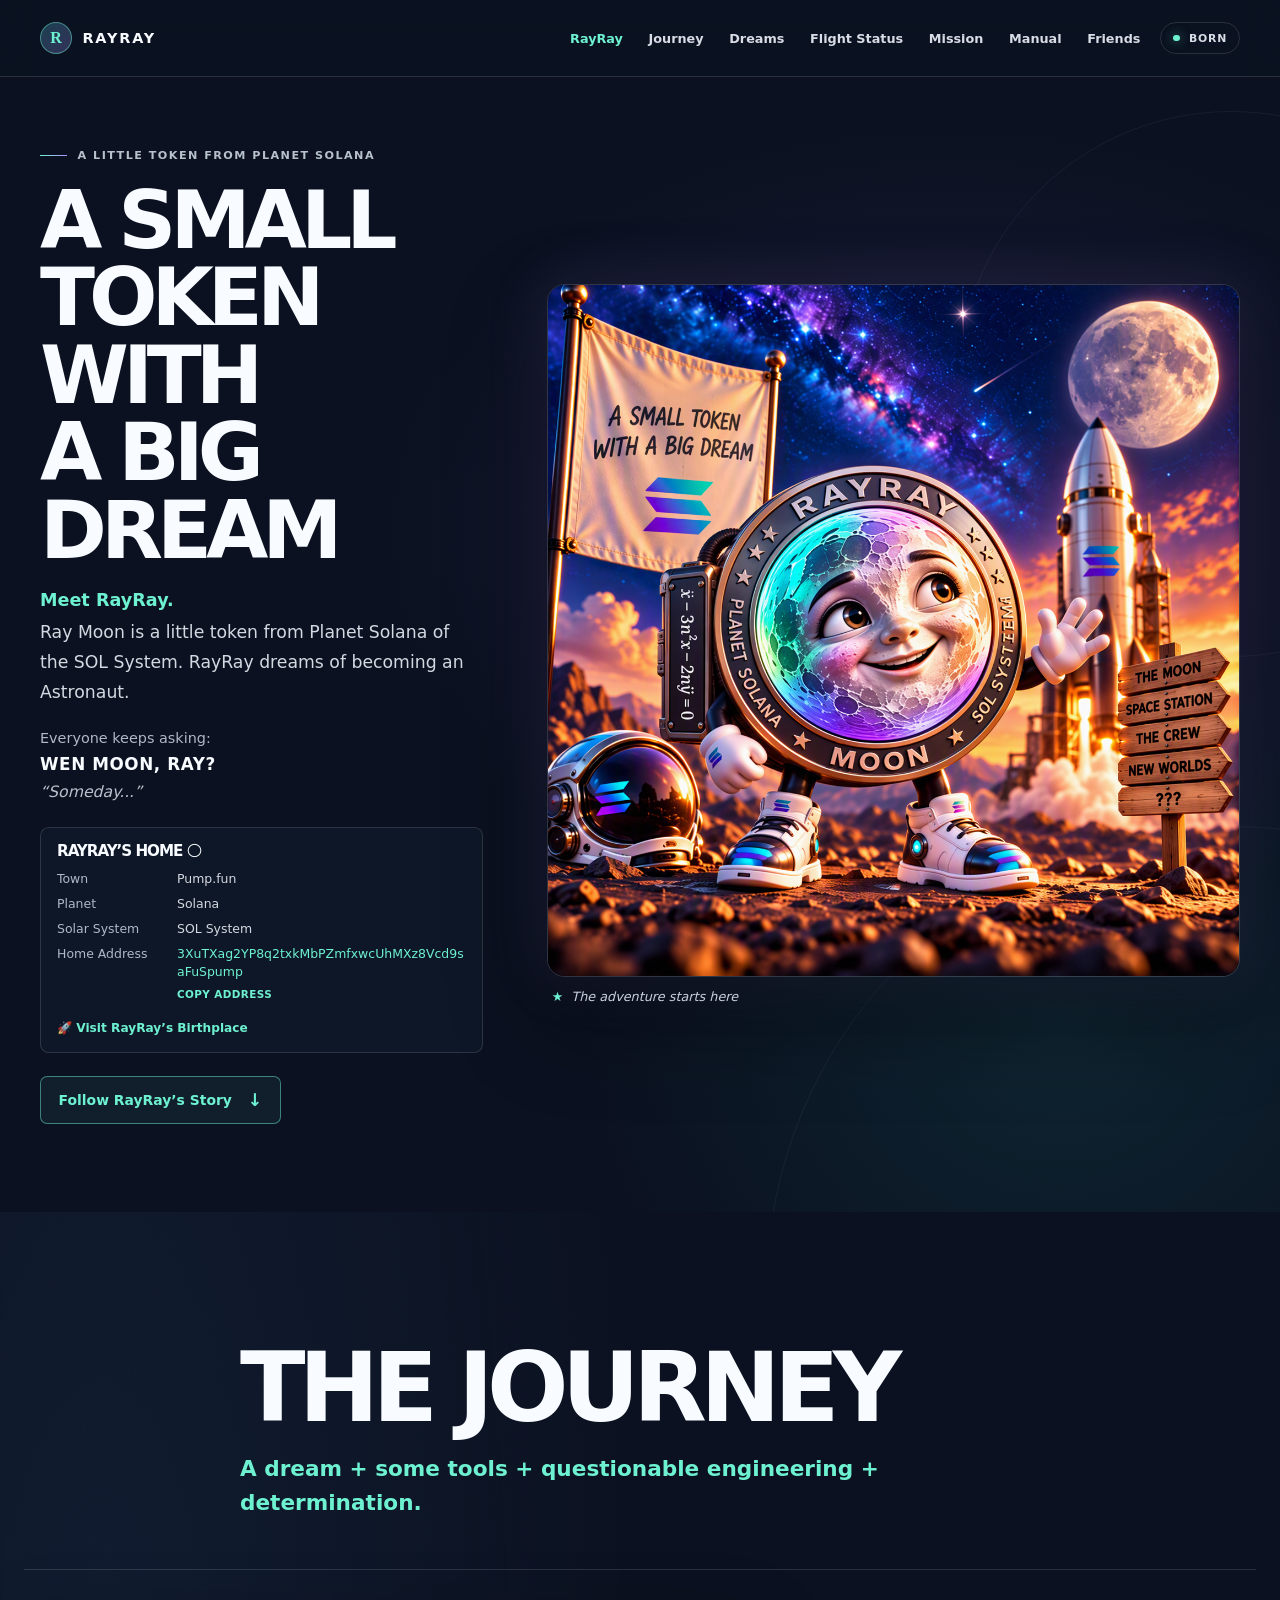
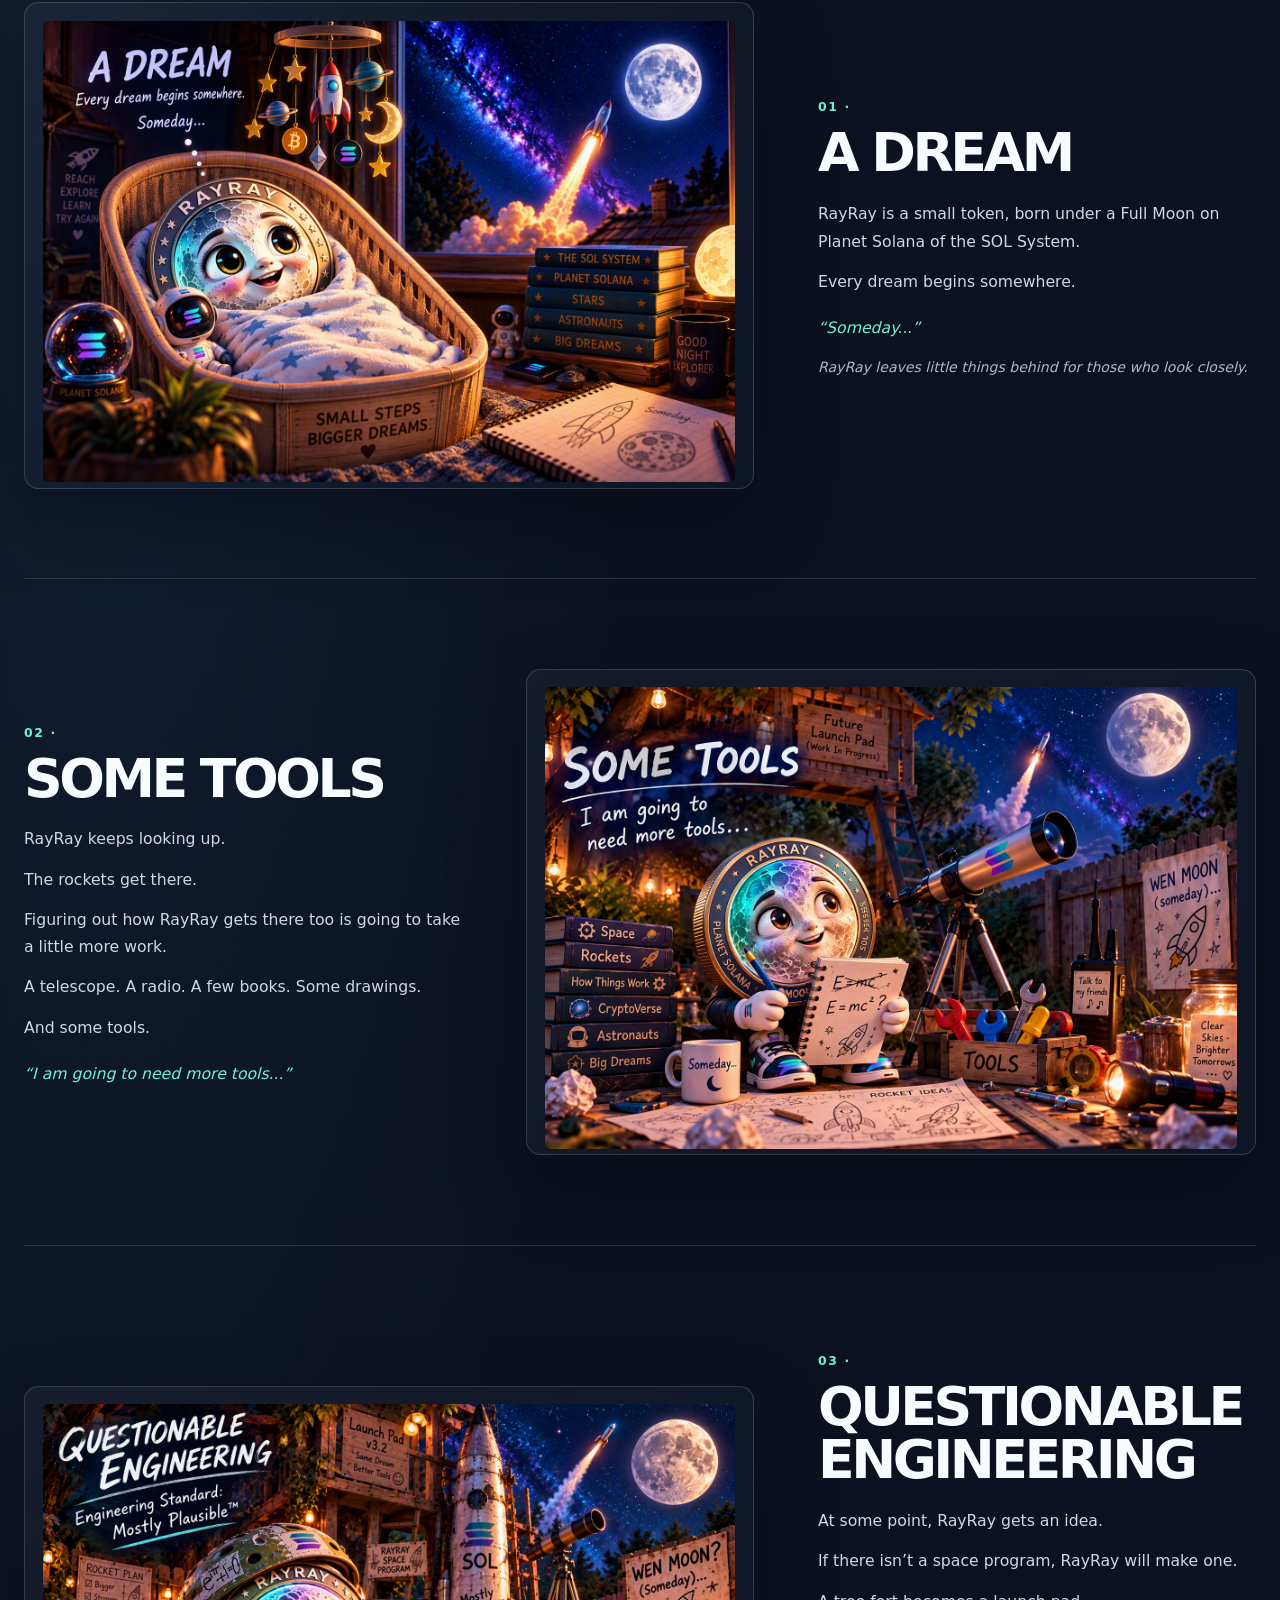
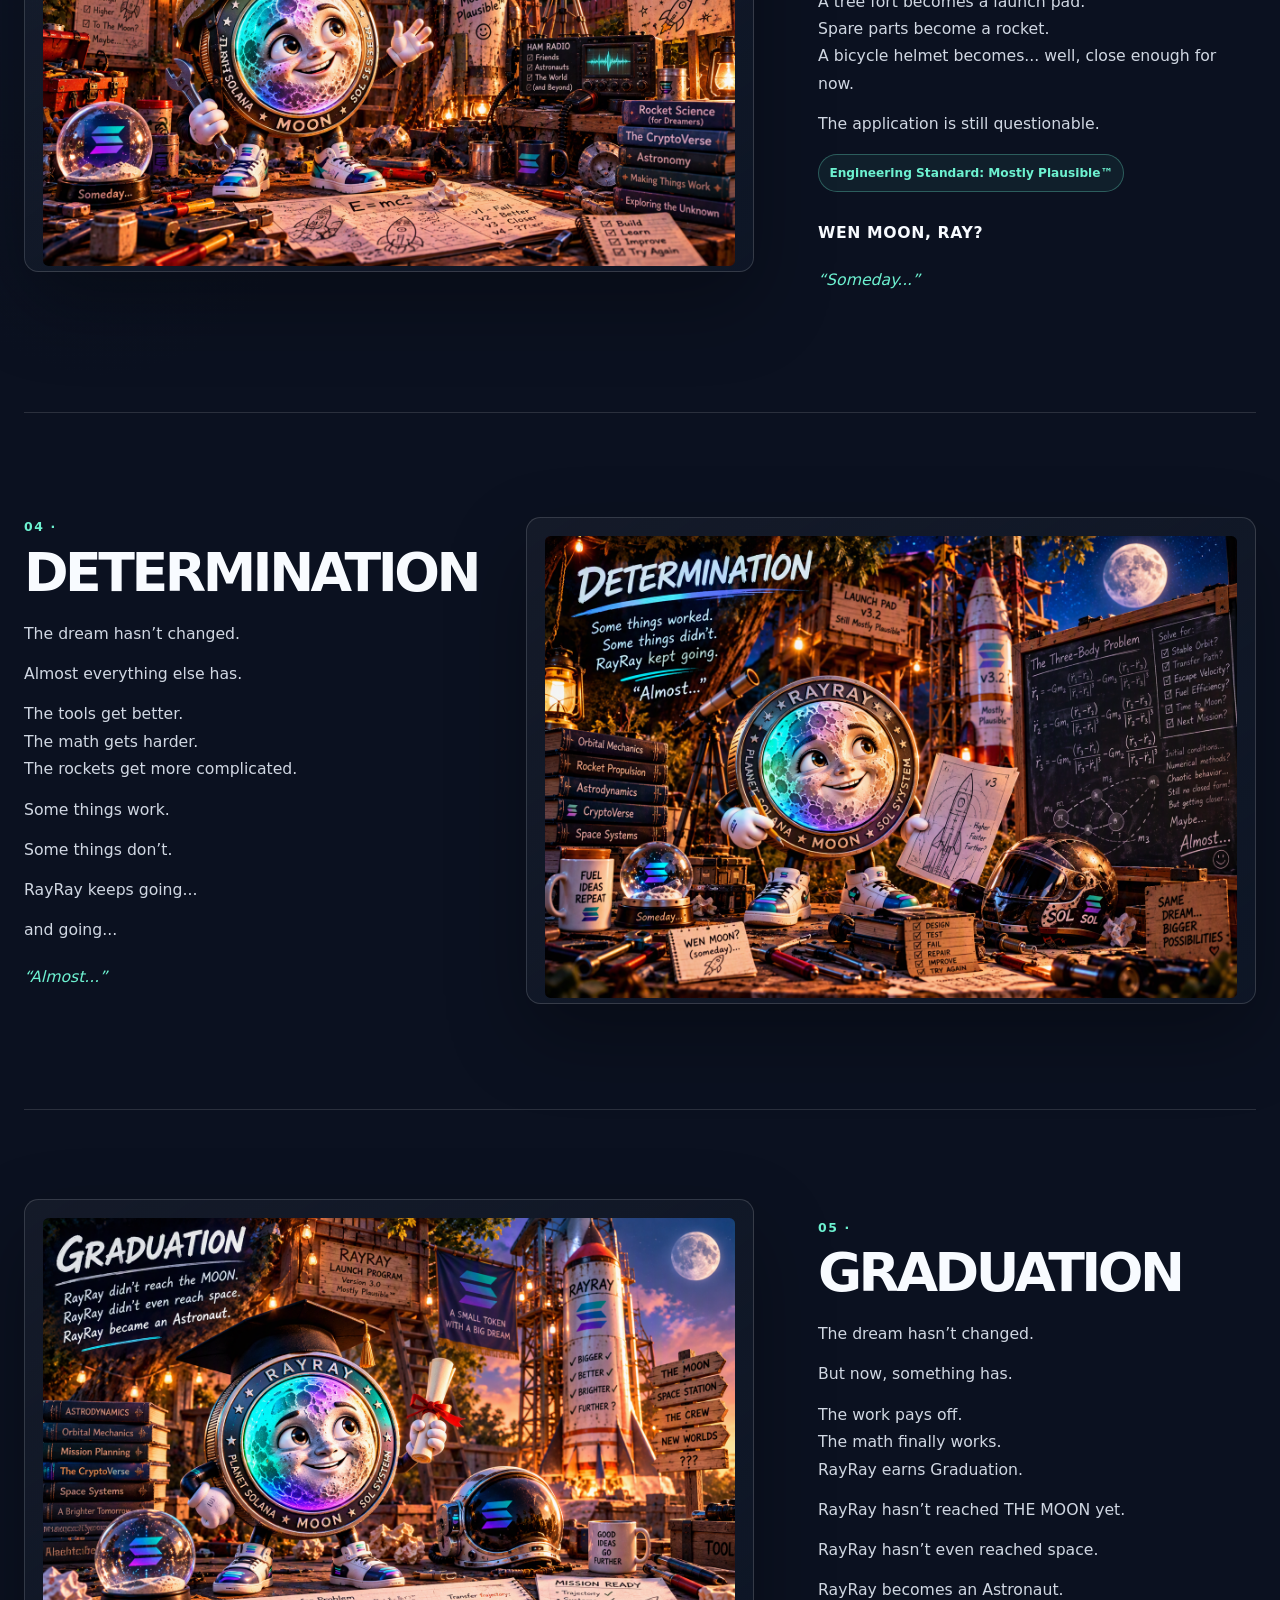
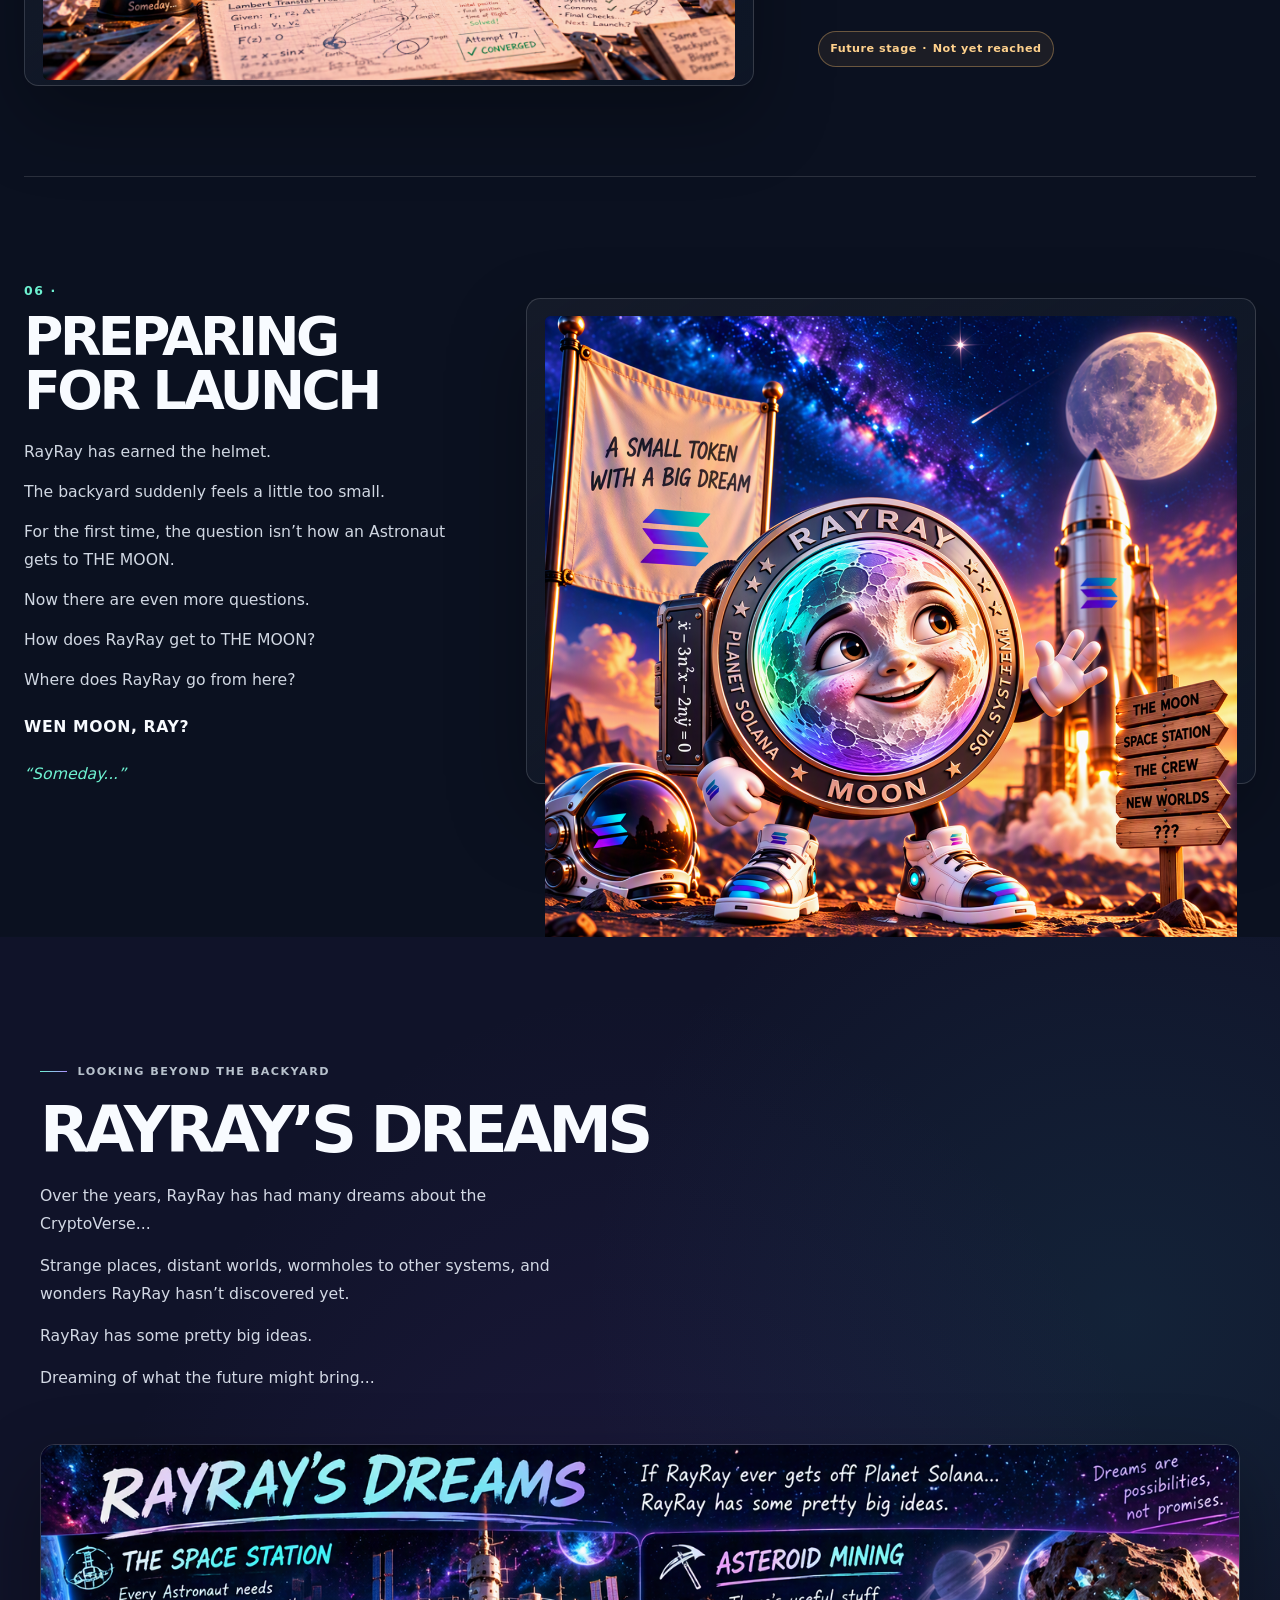
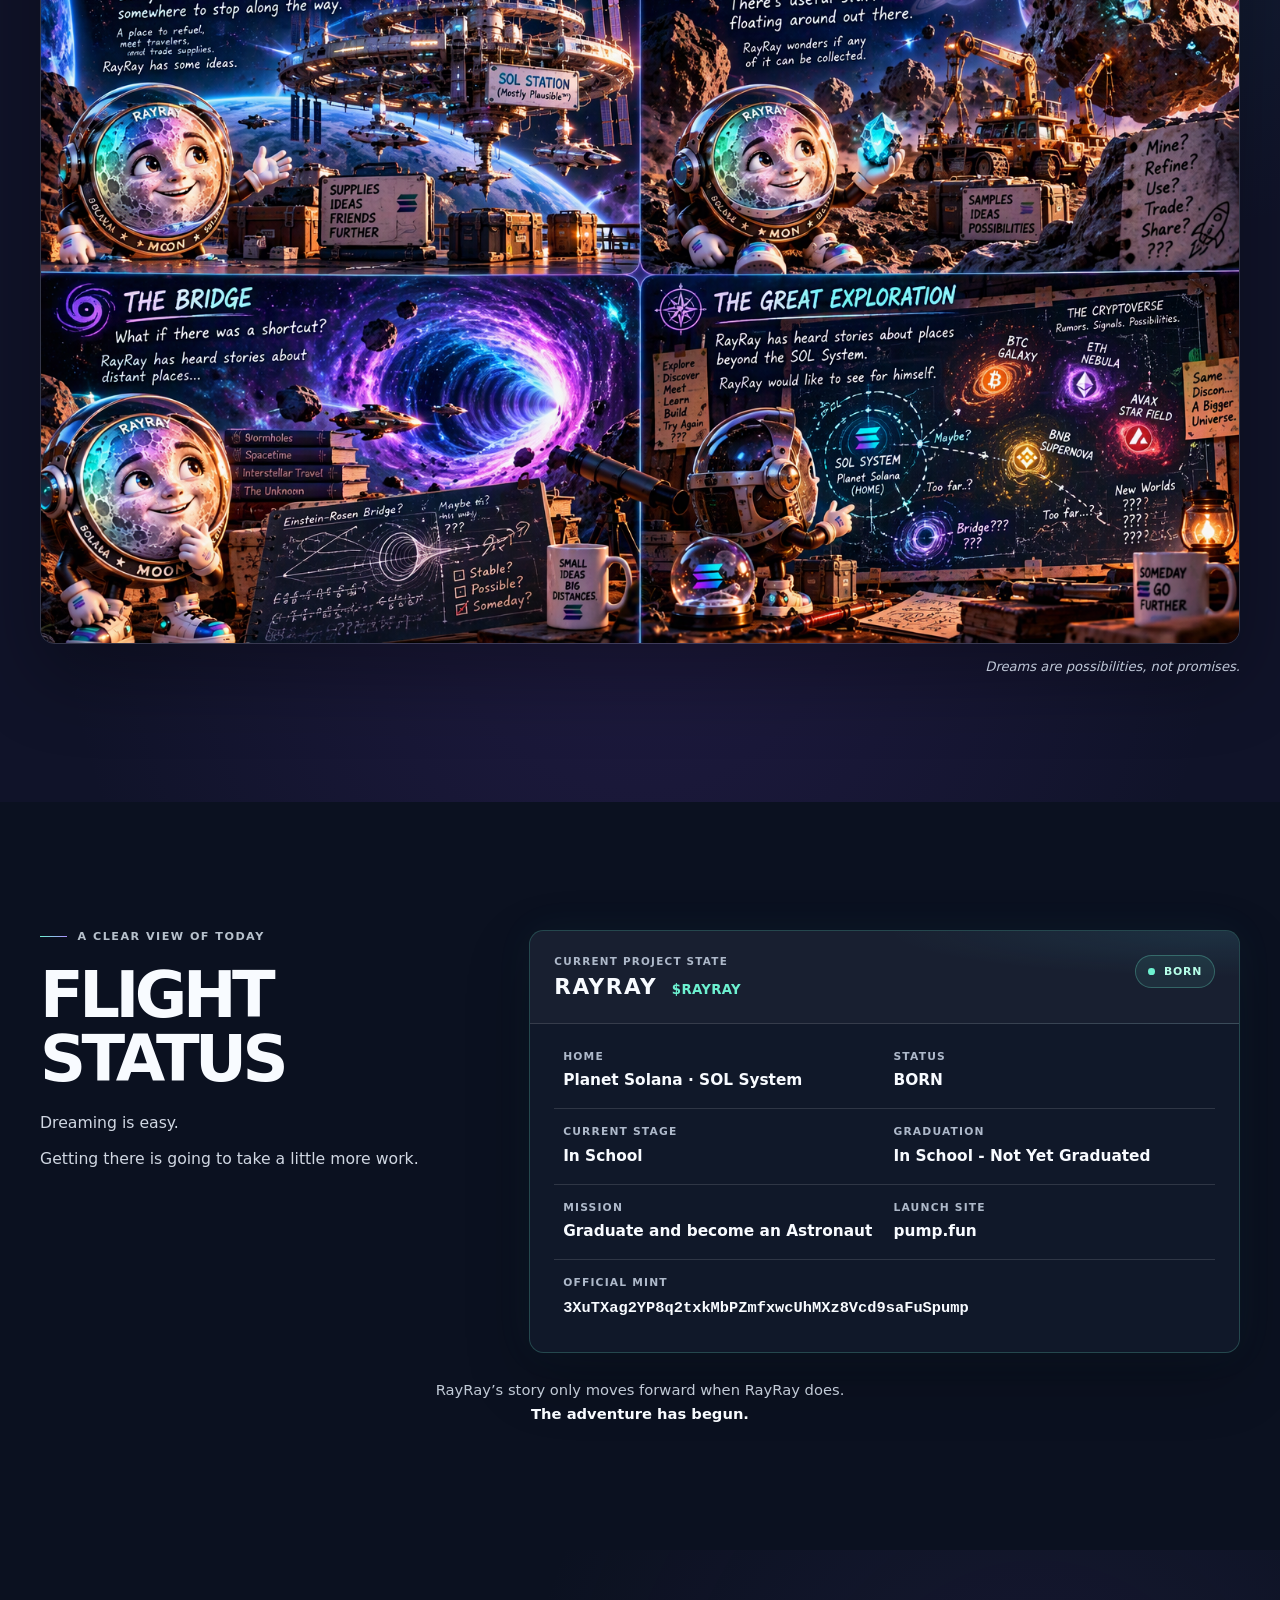
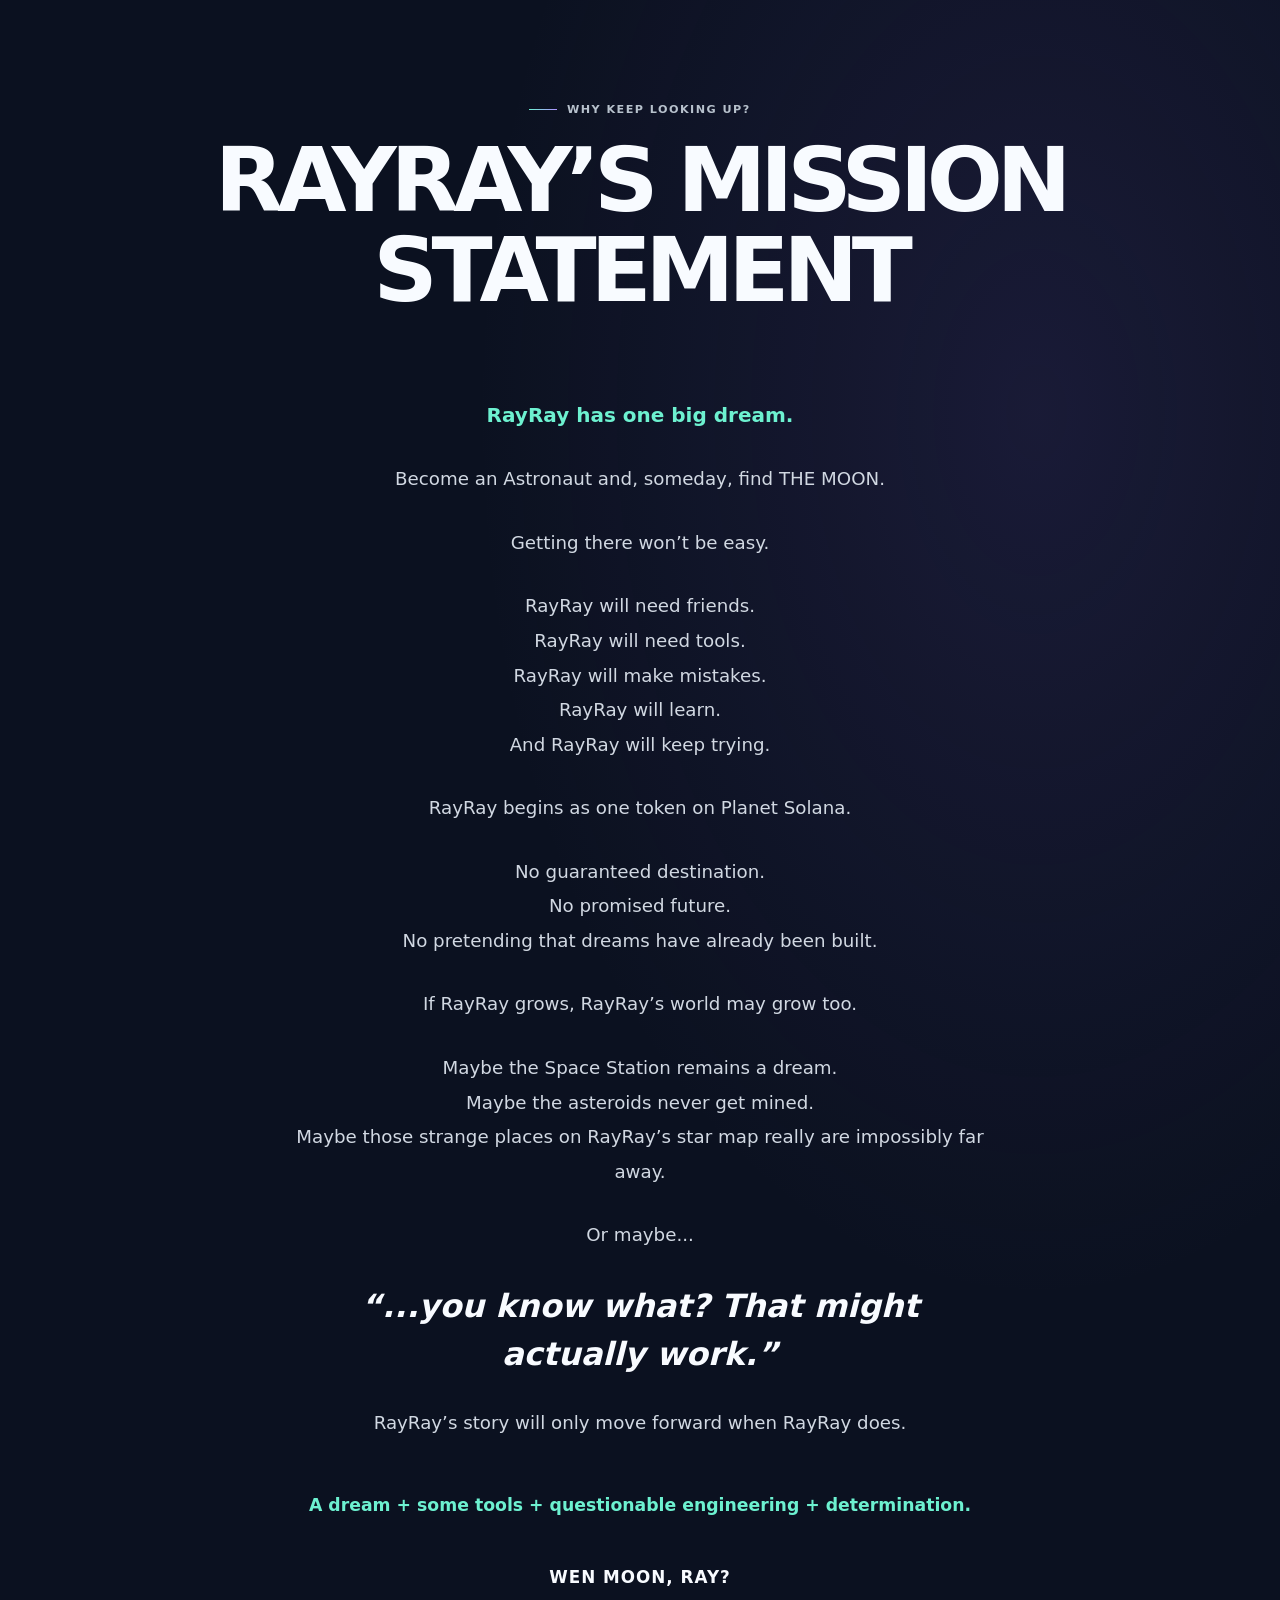
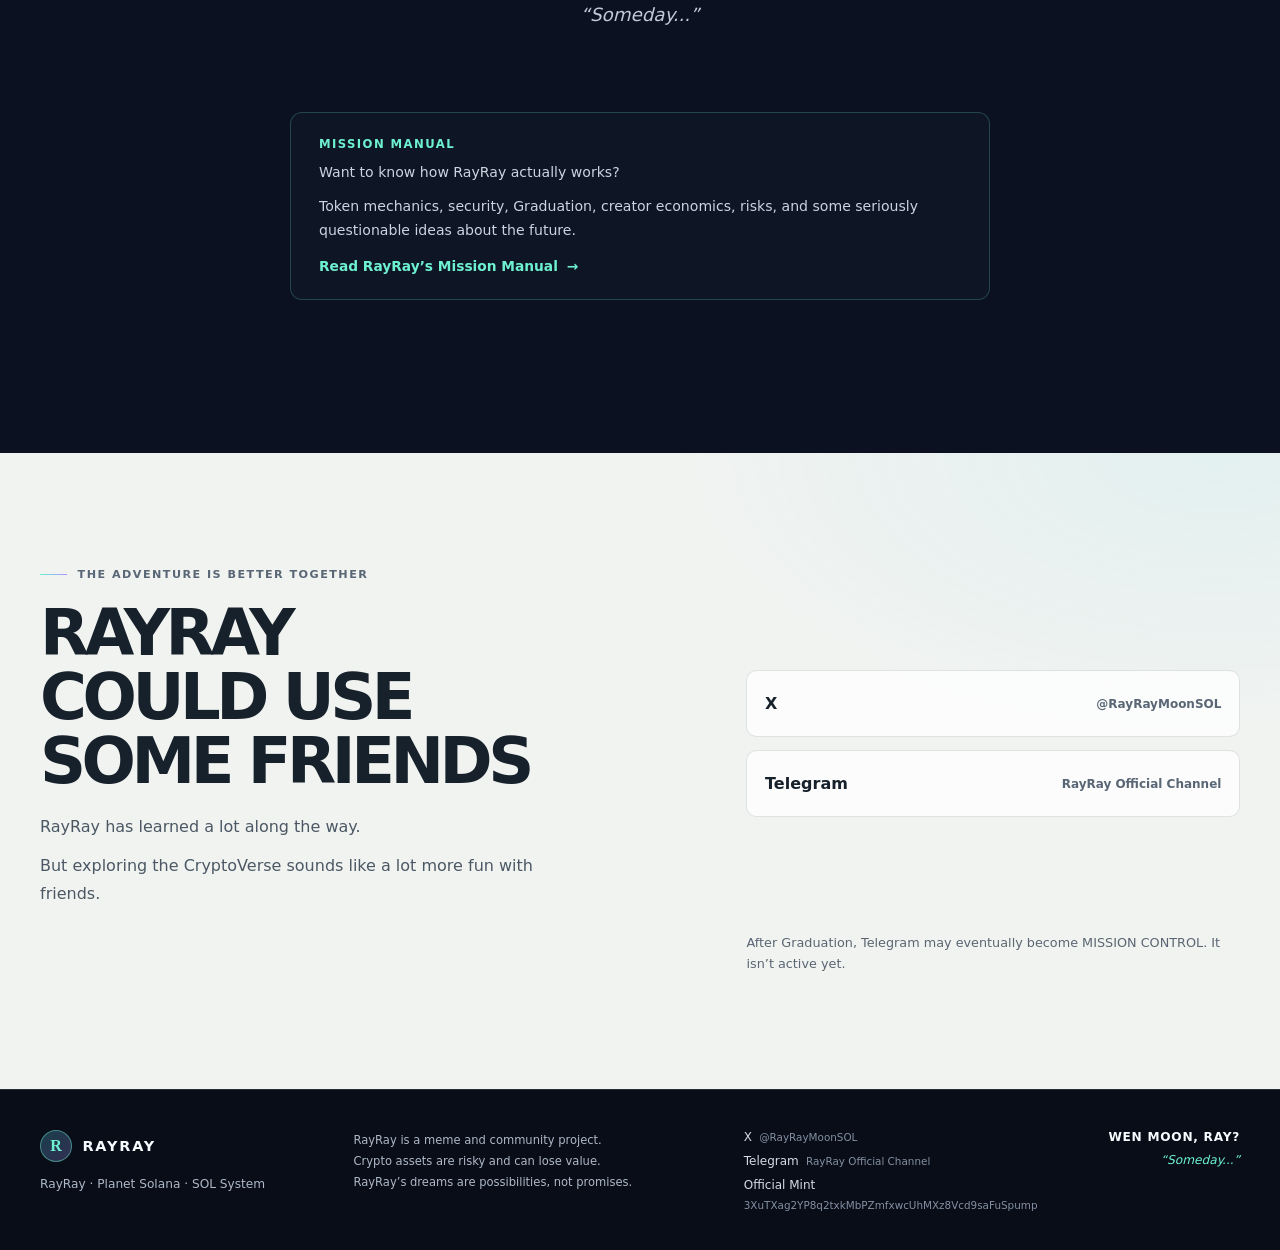
==== commit b1d1fc4f: "Born" ====
--- a/index.html
+++ b/index.html
@@ -34,7 +34,7 @@
 
         <span class="launch-status">
           <span class="status-dot" aria-hidden="true"></span>
-          Pre-Launch
+          BORN
         </span>
 
         <details class="mobile-menu">
@@ -349,7 +349,7 @@
               </div>
               <p class="console-state">
                 <span class="status-dot" aria-hidden="true"></span>
-                Pre-Launch
+                BORN
               </p>
             </div>
             <dl class="status-grid">
@@ -359,34 +359,34 @@
               </div>
               <div class="status-fact">
                 <dt>Status</dt>
-                <dd>Pre-Launch</dd>
+                <dd>BORN</dd>
               </div>
               <div class="status-fact">
                 <dt>Current Stage</dt>
-                <dd>Preparing for Birth</dd>
+                <dd>In School</dd>
               </div>
               <div class="status-fact">
                 <dt>Graduation</dt>
-                <dd>Not Yet</dd>
+                <dd>In School - Not Yet Graduated</dd>
               </div>
               <div class="status-fact">
                 <dt>Mission</dt>
-                <dd>Unassigned</dd>
+                <dd>Graduate and become an Astronaut</dd>
               </div>
               <div class="status-fact">
                 <dt>Launch Site</dt>
-                <dd>TBD</dd>
+                <dd>pump.fun</dd>
               </div>
               <div class="status-fact status-fact-wide">
                 <dt>Official Mint</dt>
-                <dd>Not Yet Launched</dd>
+                <dd><code>3XuTXag2YP8q2txkMbPZmfxwcUhMXz8Vcd9saFuSpump</code></dd>
               </div>
             </dl>
           </div>
 
           <div class="status-footnote">
             <p>RayRay&rsquo;s story only moves forward when RayRay does.</p>
-            <p class="adventure-state">The adventure hasn&rsquo;t started yet.</p>
+            <p class="adventure-state">The adventure has begun.</p>
           </div>
         </div>
       </section>
@@ -540,7 +540,7 @@
           >
             Telegram <small>RayRay Official Channel</small>
           </a>
-          <span>Official Mint <small>Not Yet Launched</small></span>
+          <span>Official Mint <small>3XuTXag2YP8q2txkMbPZmfxwcUhMXz8Vcd9saFuSpump</small></span>
         </nav>
         <div class="footer-signoff">
           <p>WEN MOON, RAY?</p>
--- a/style.css
+++ b/style.css
@@ -810,6 +810,7 @@
   font-size: 0.96rem;
   font-weight: 670;
   line-height: 1.5;
+  overflow-wrap: anywhere;
 }
 
 .status-footnote {
@@ -1298,6 +1299,7 @@
 .footer-links small {
   color: #8490a2;
   font-size: 0.65rem;
+  overflow-wrap: anywhere;
 }
 
 .footer-signoff {
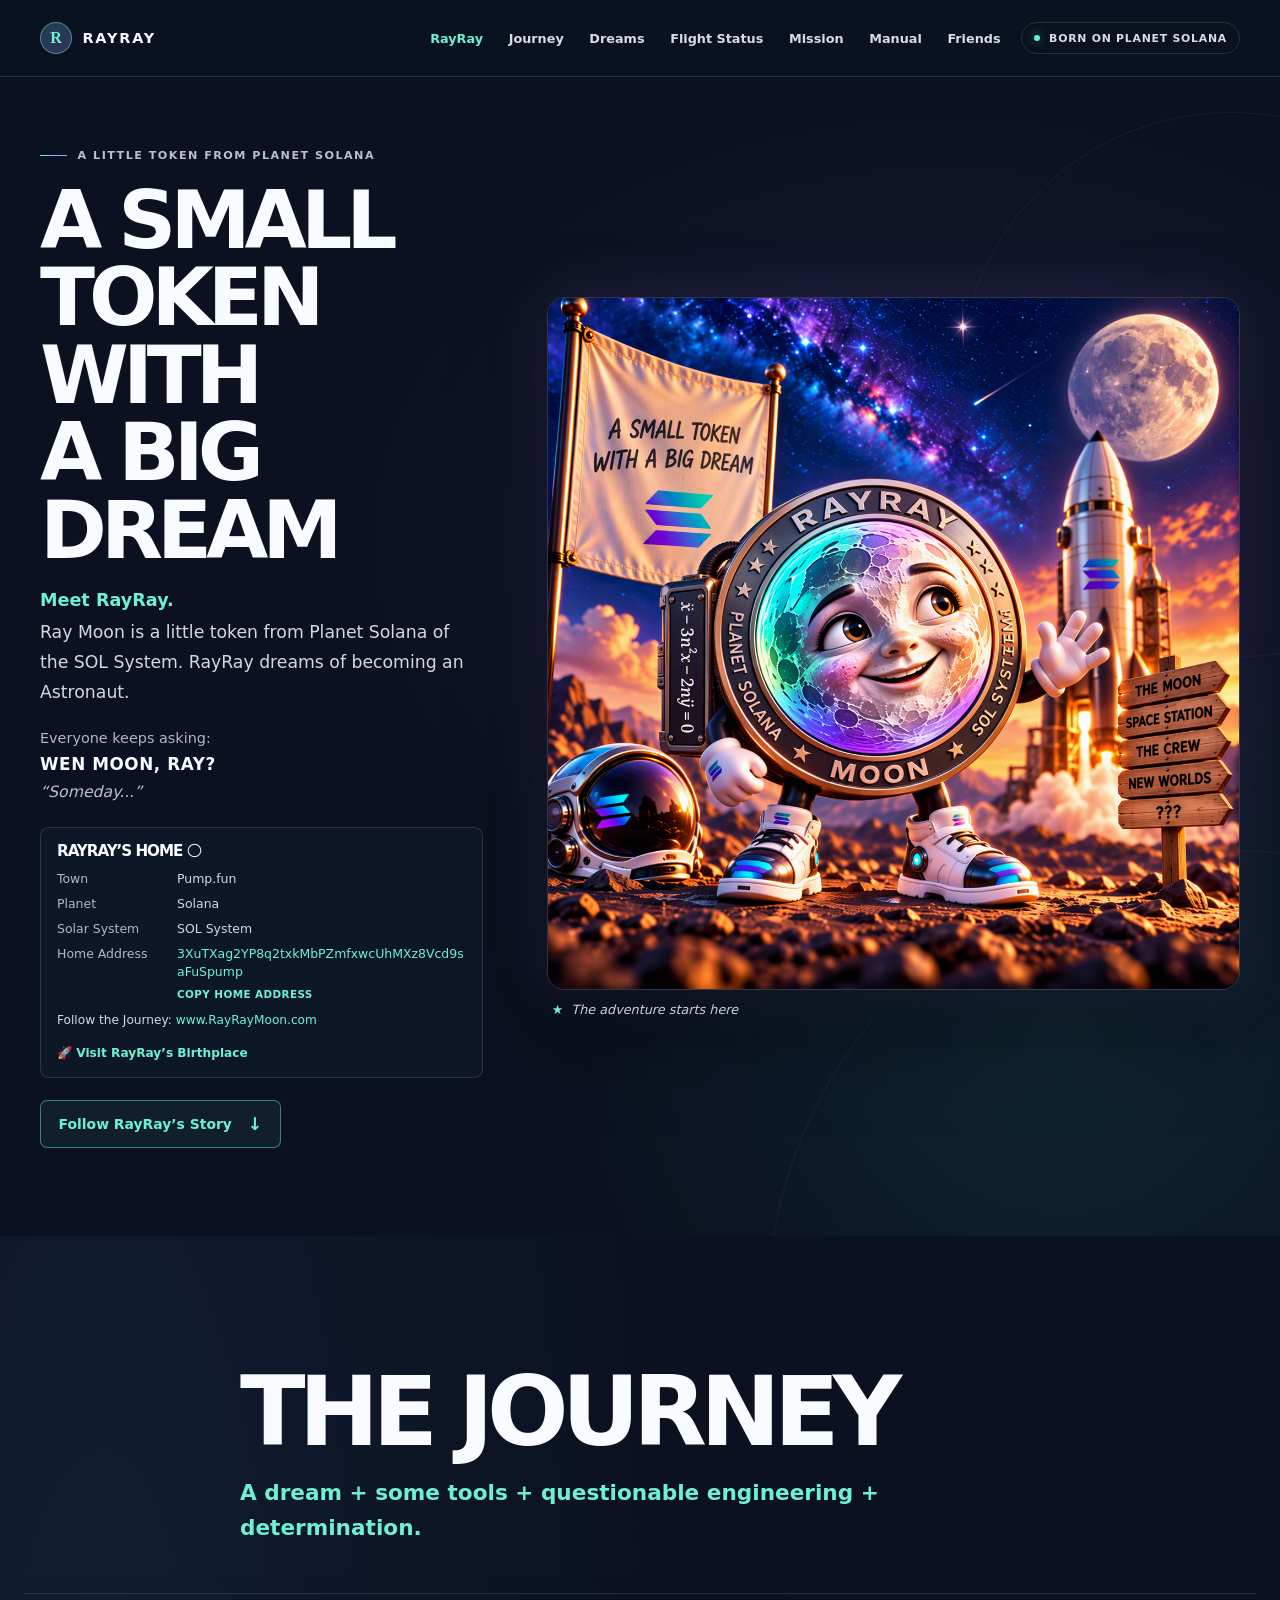
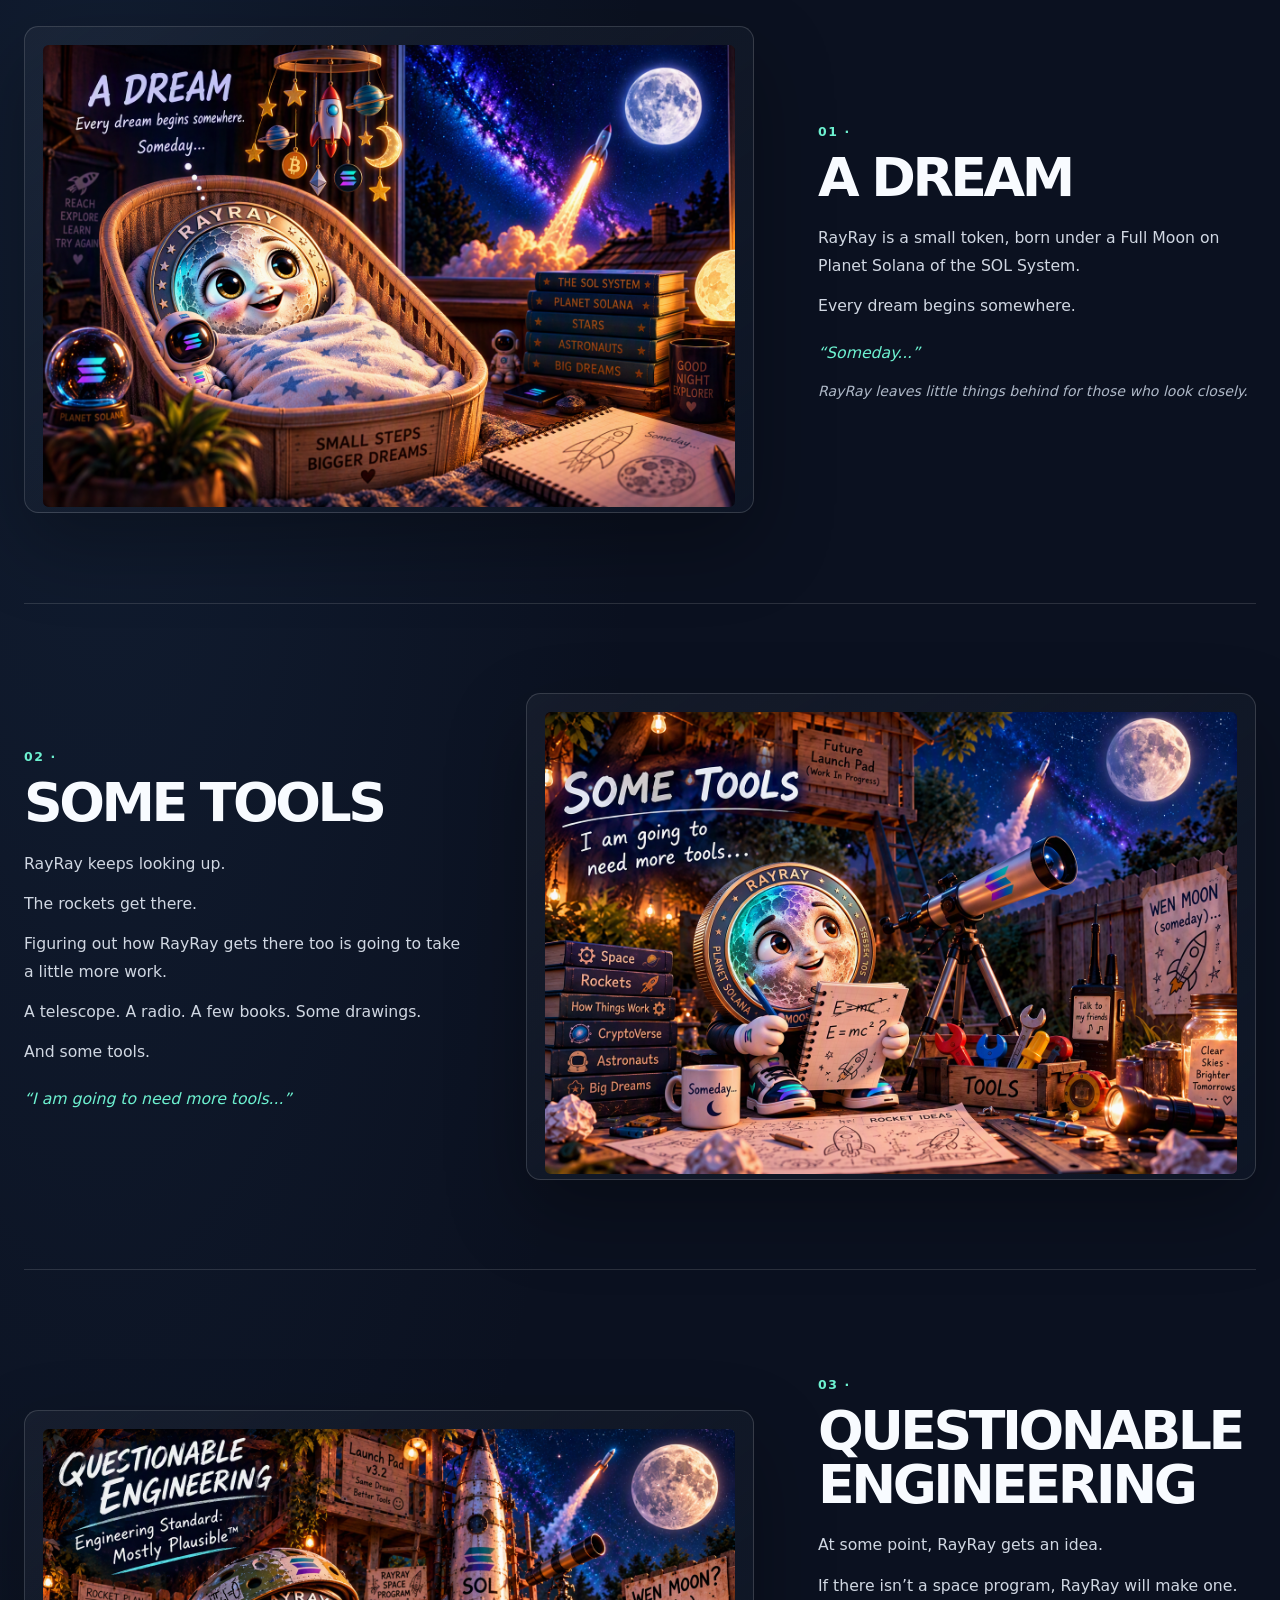
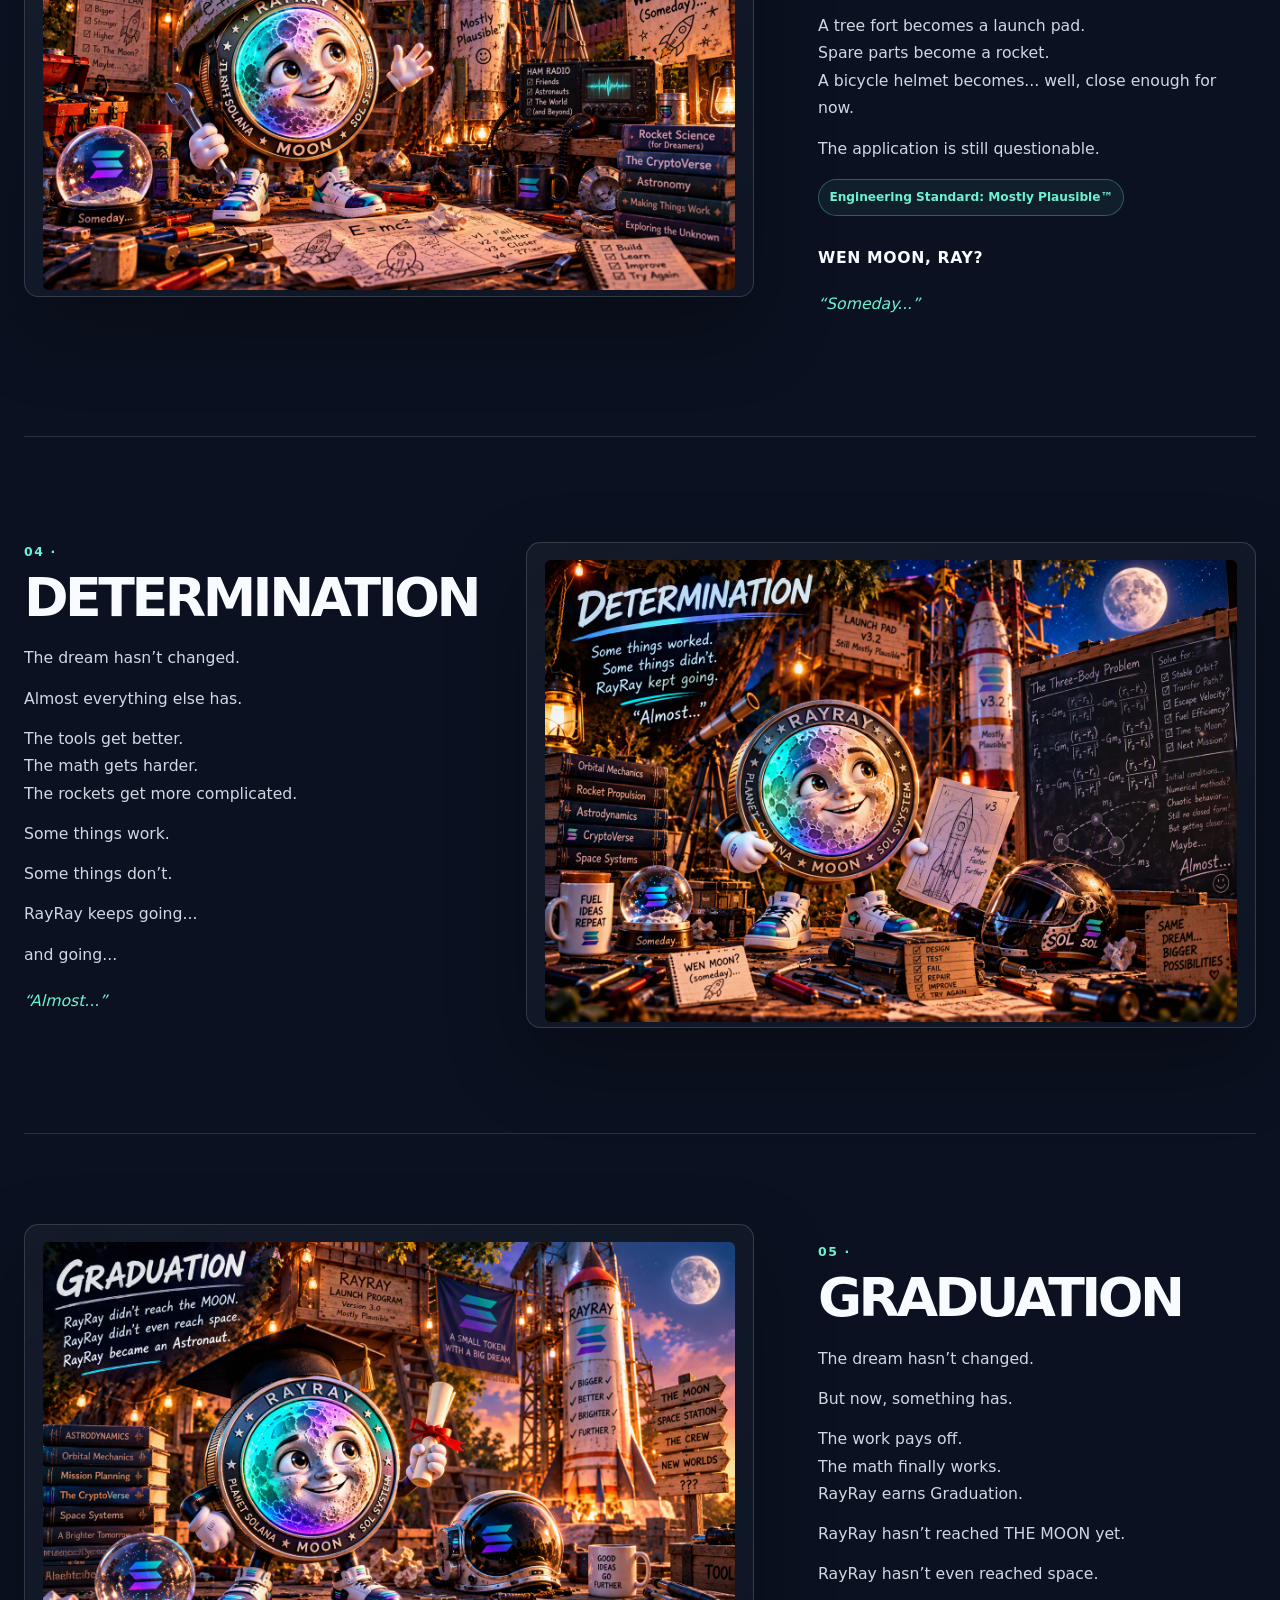
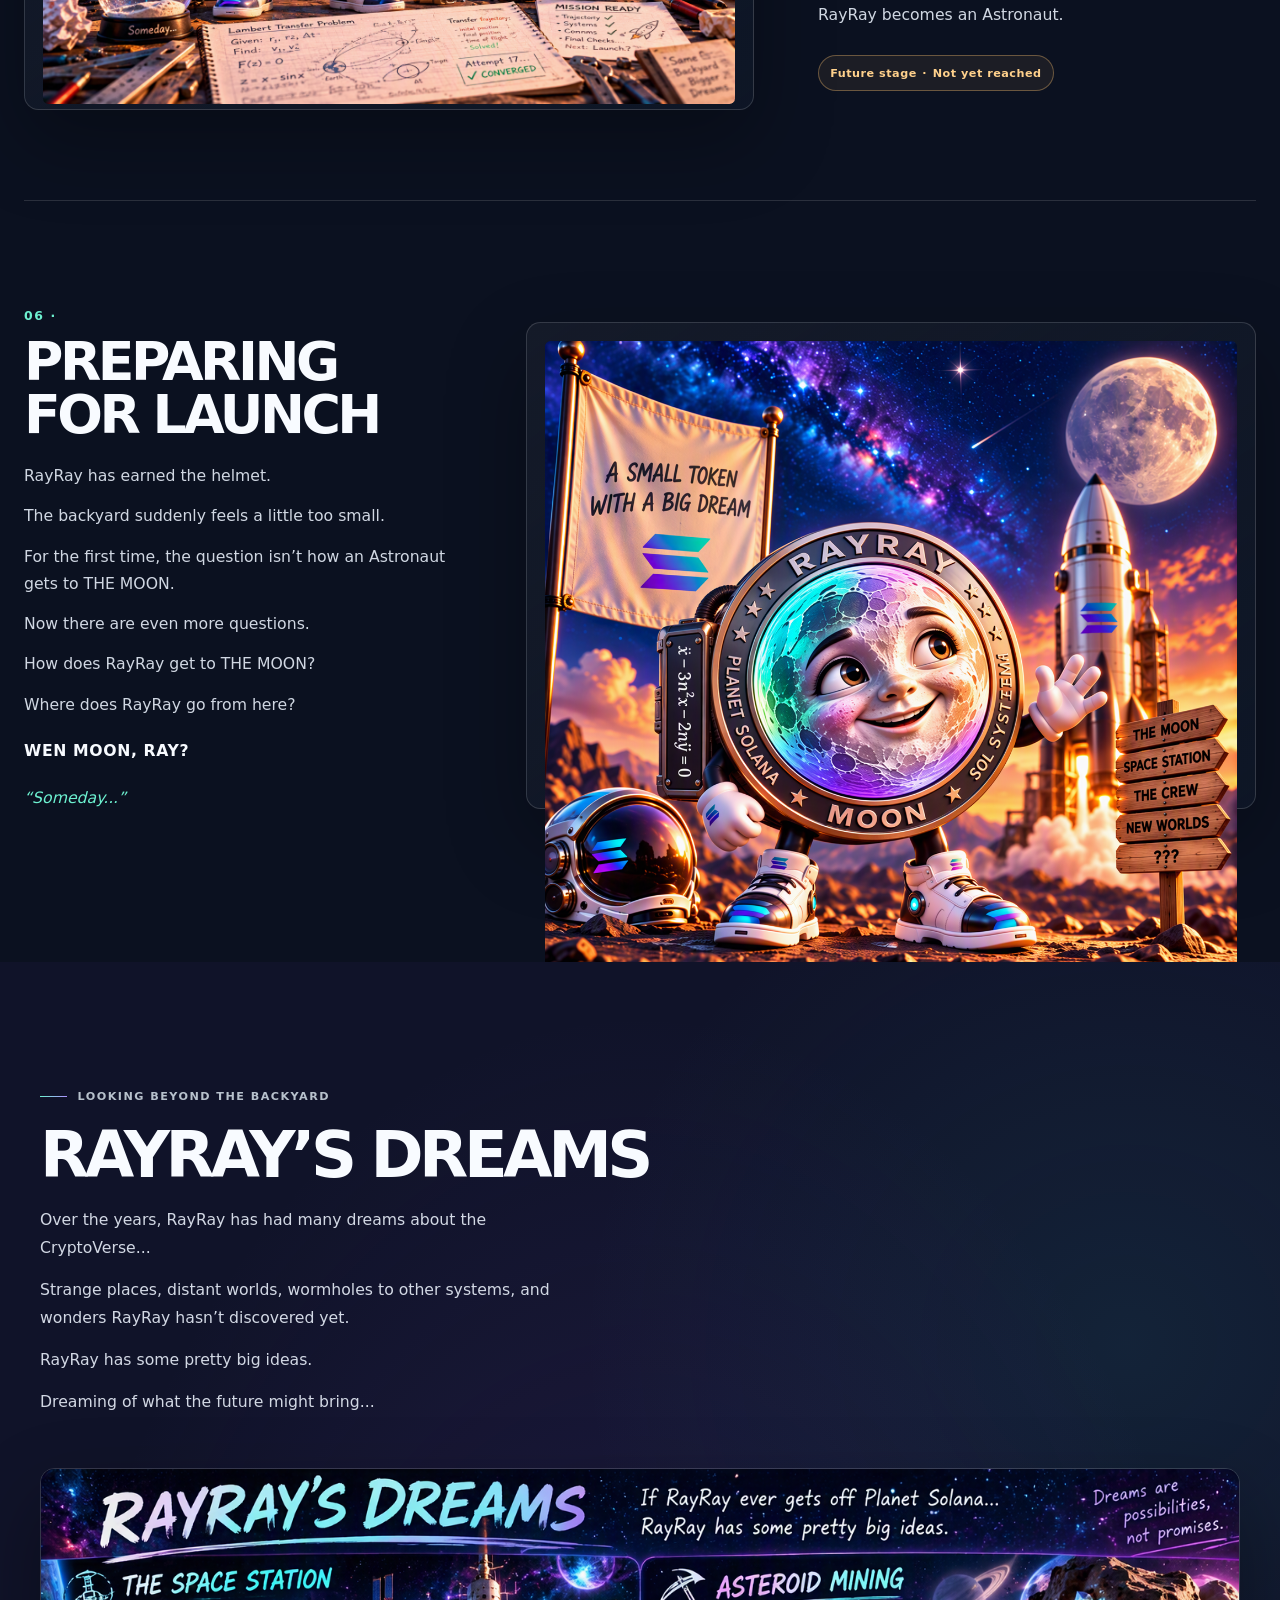
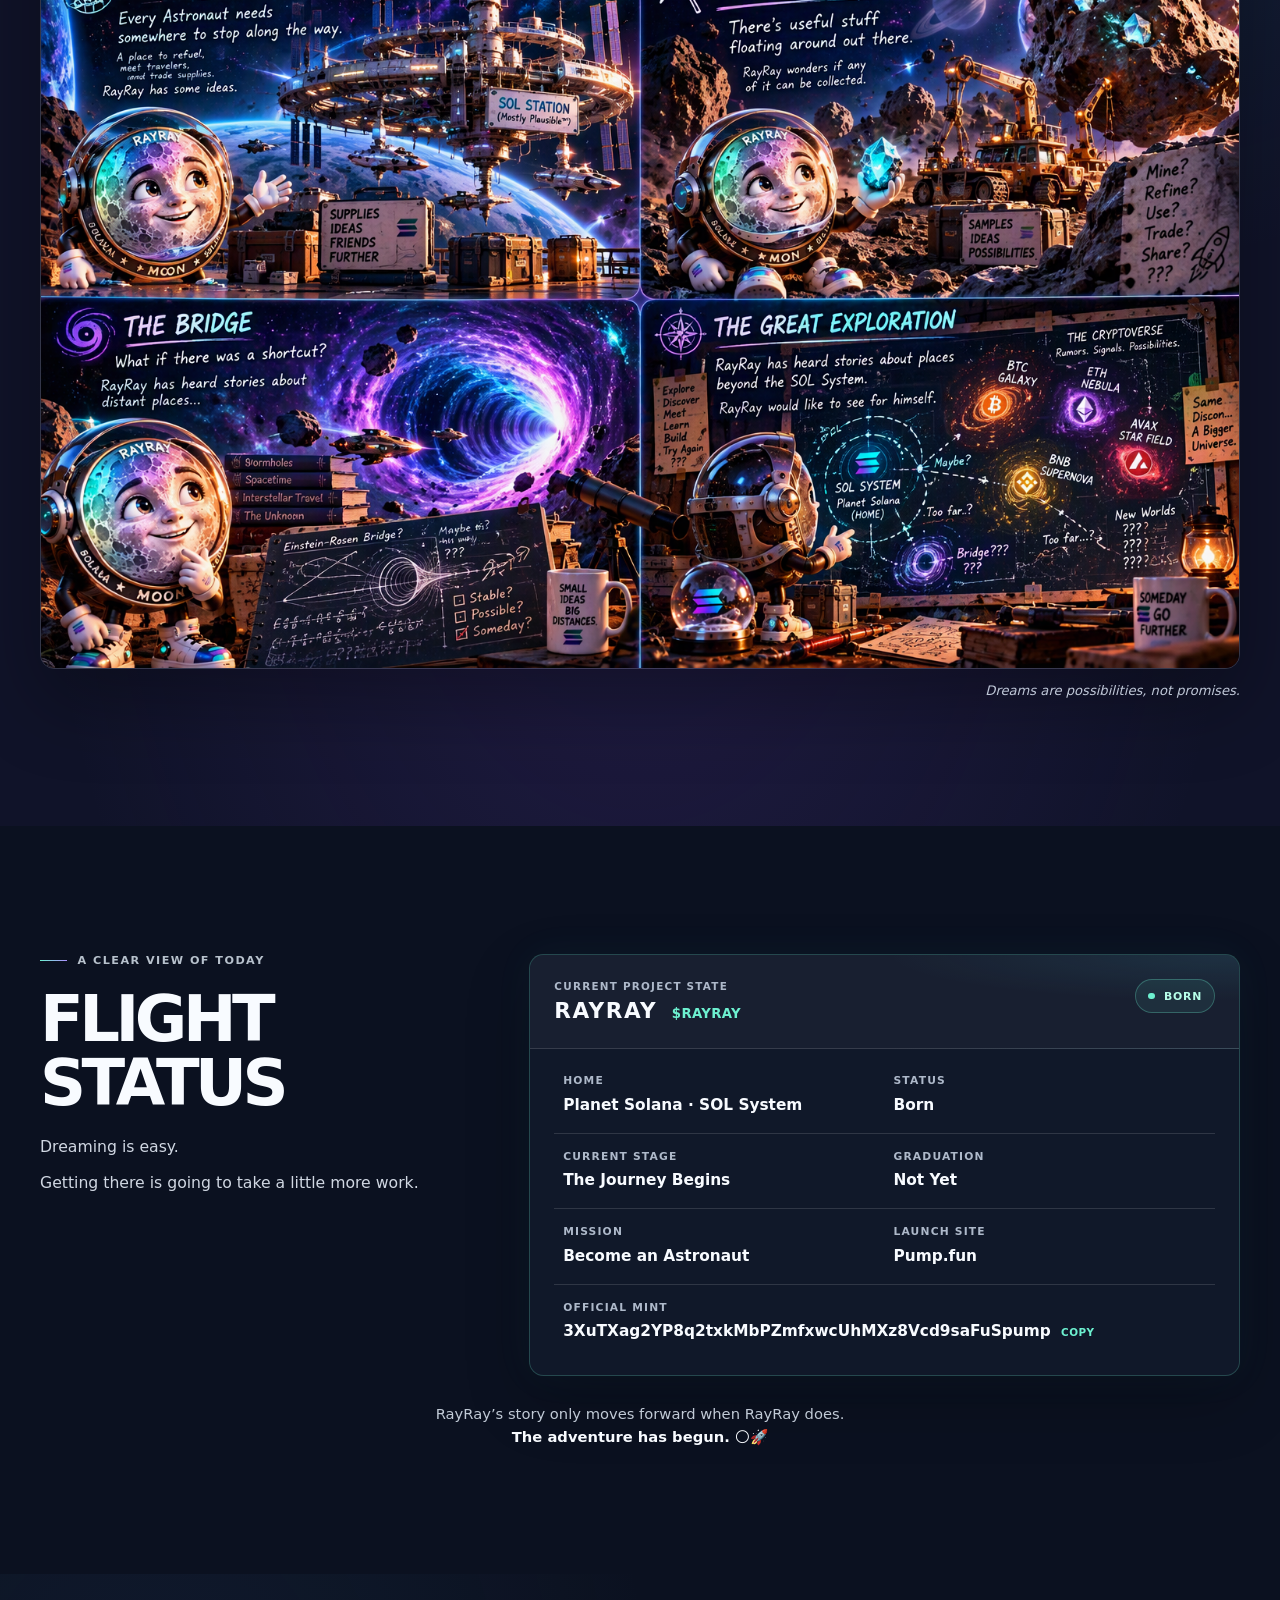
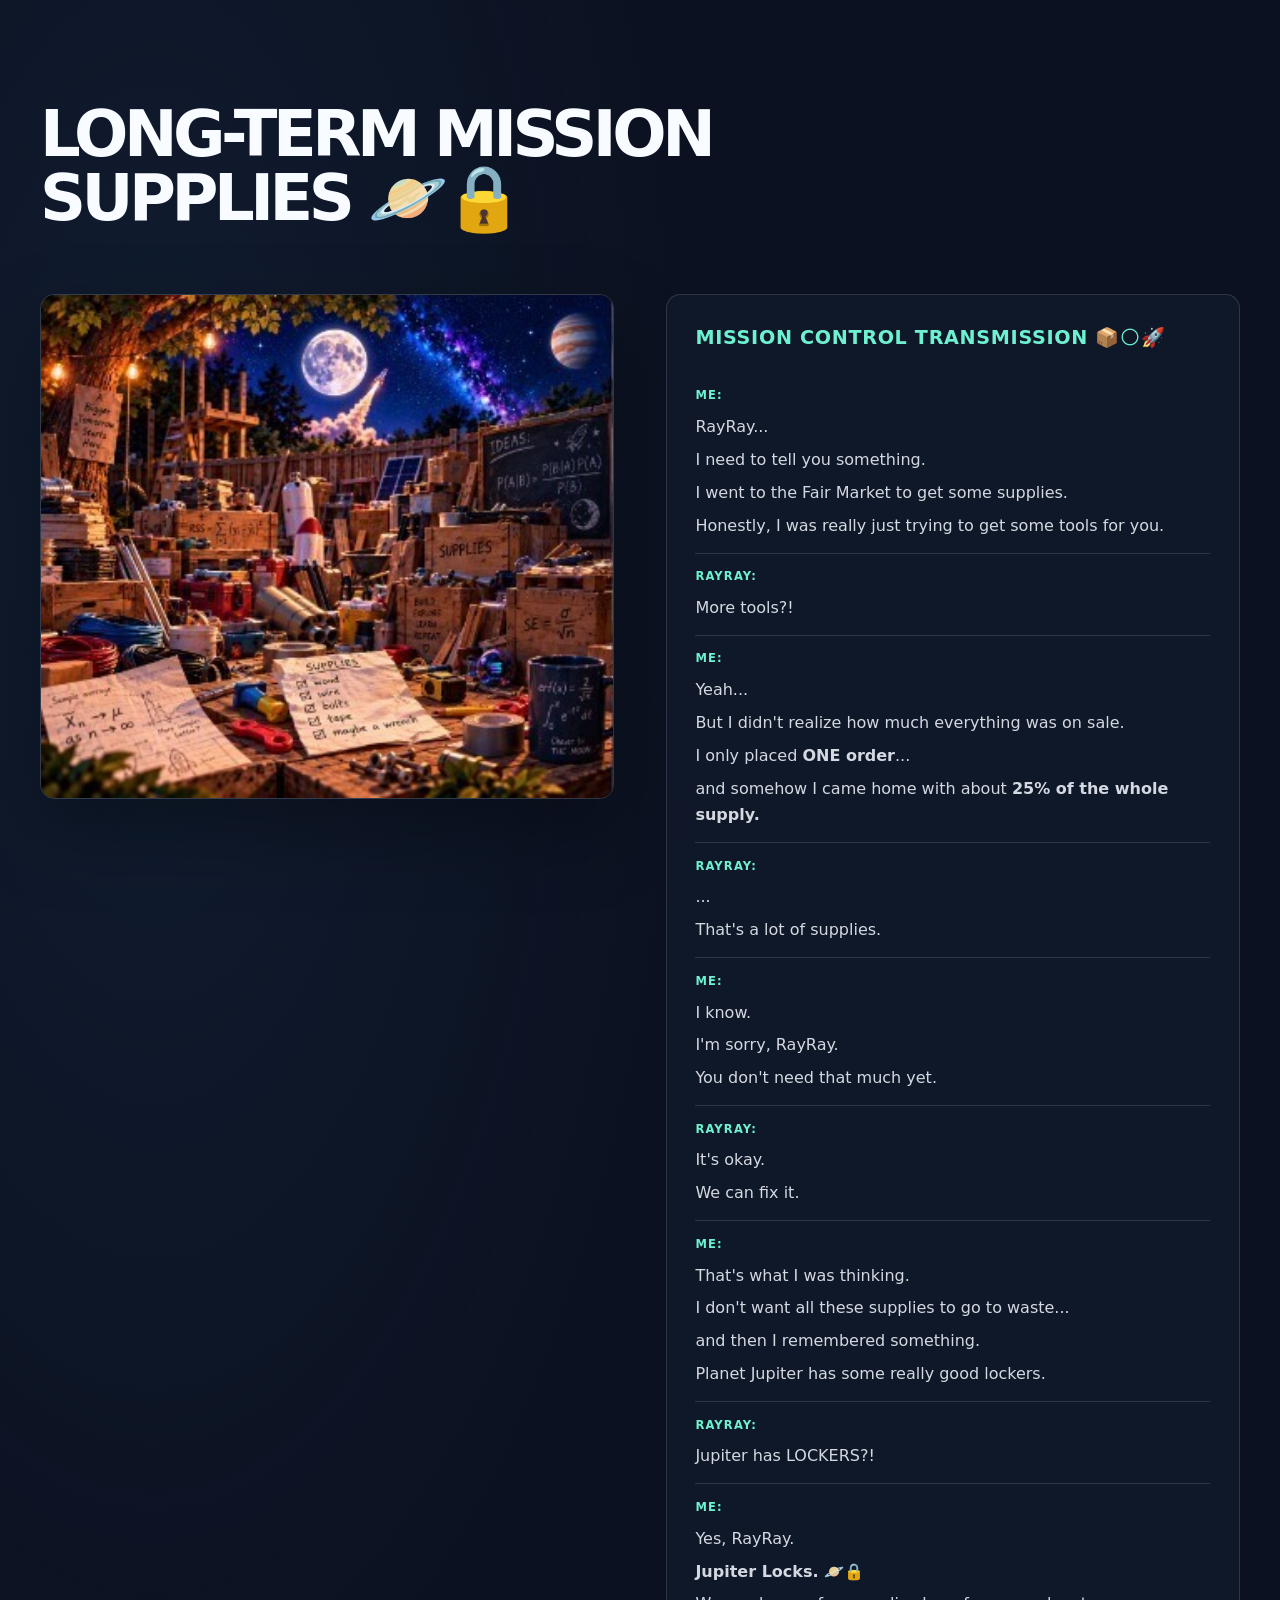
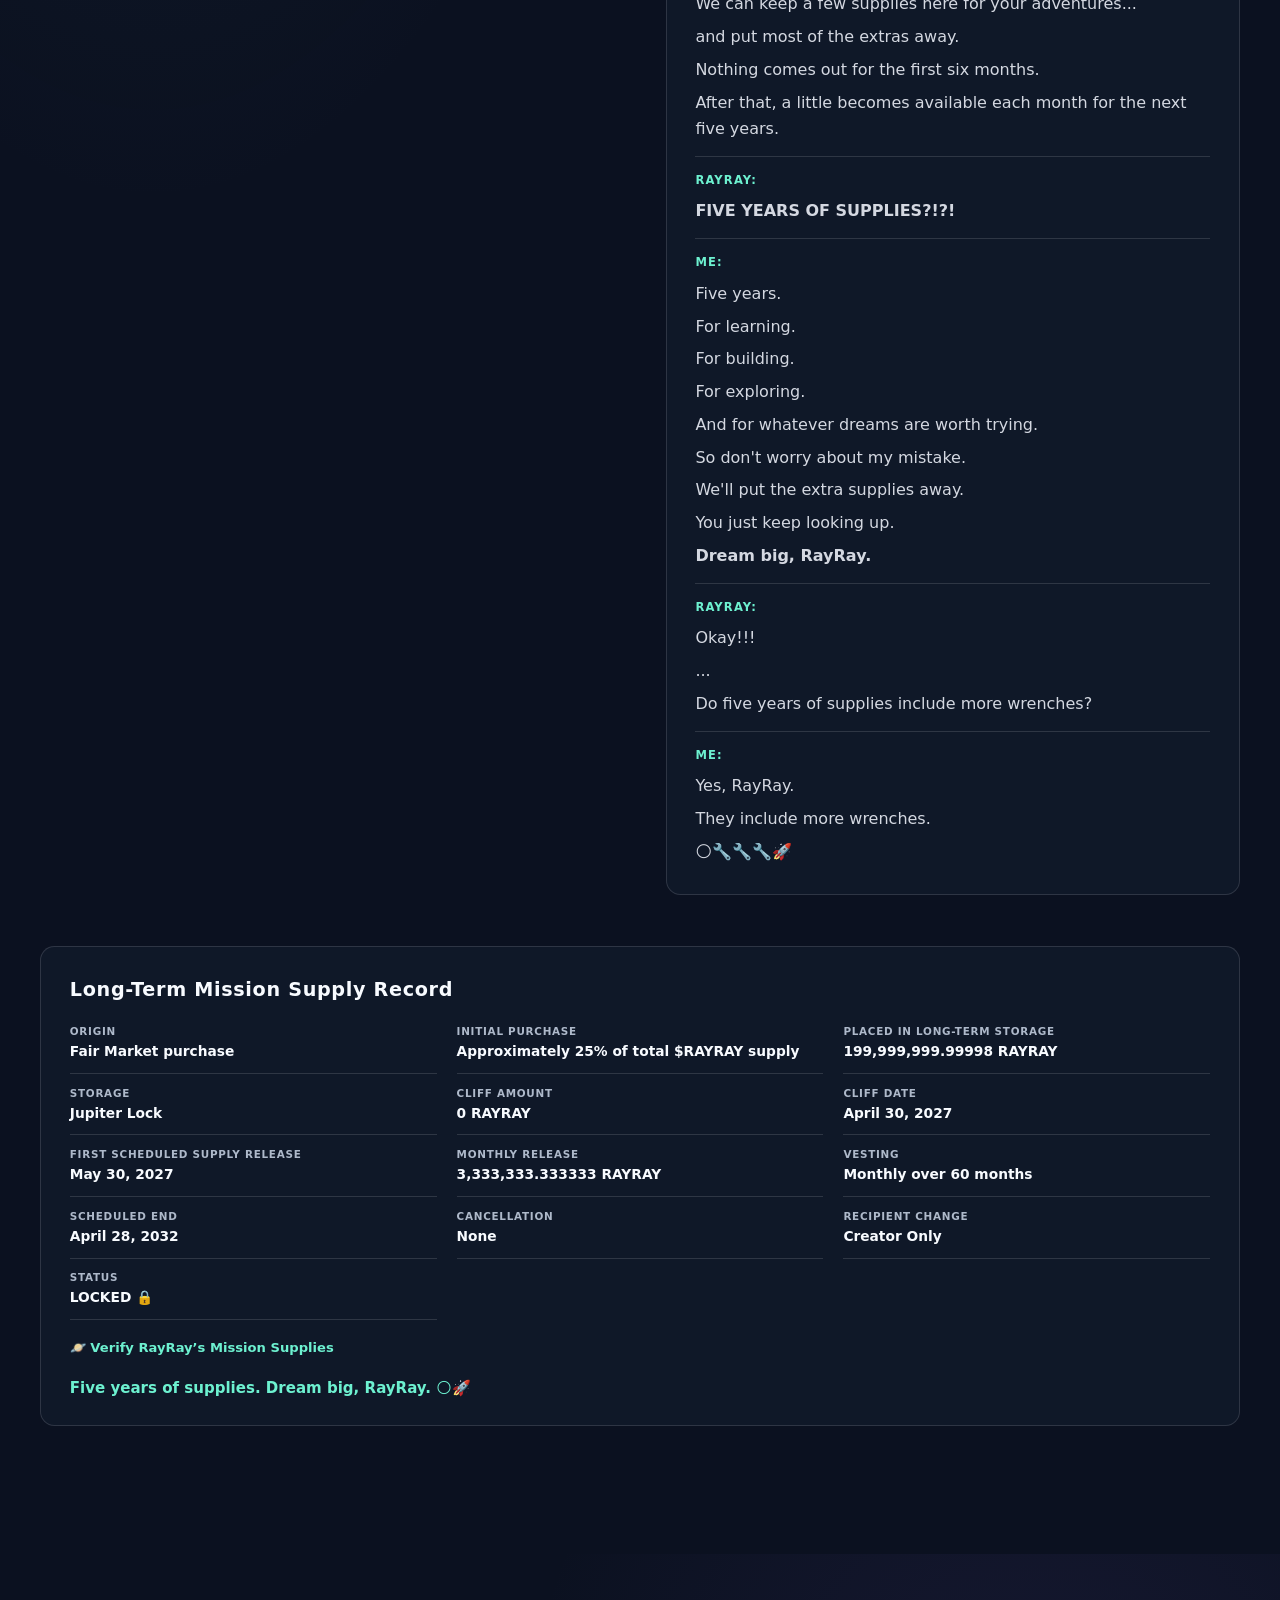
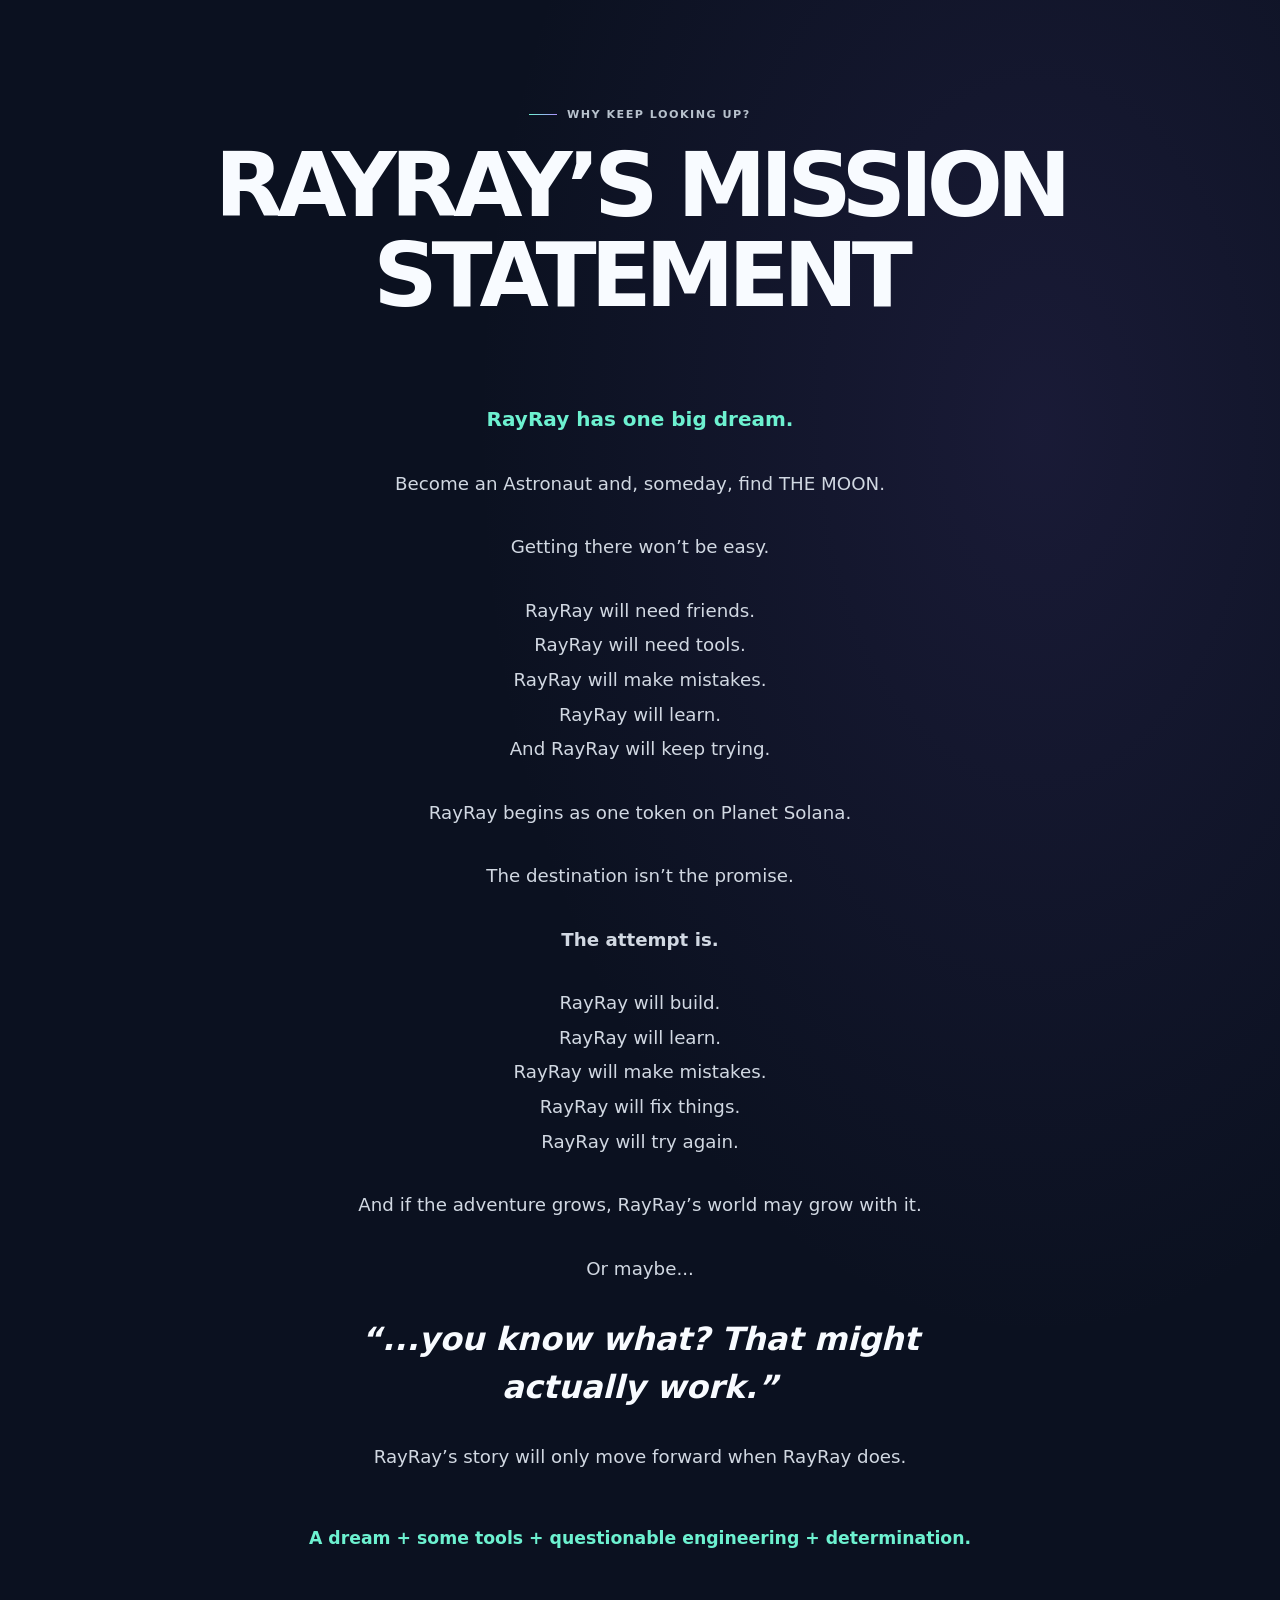
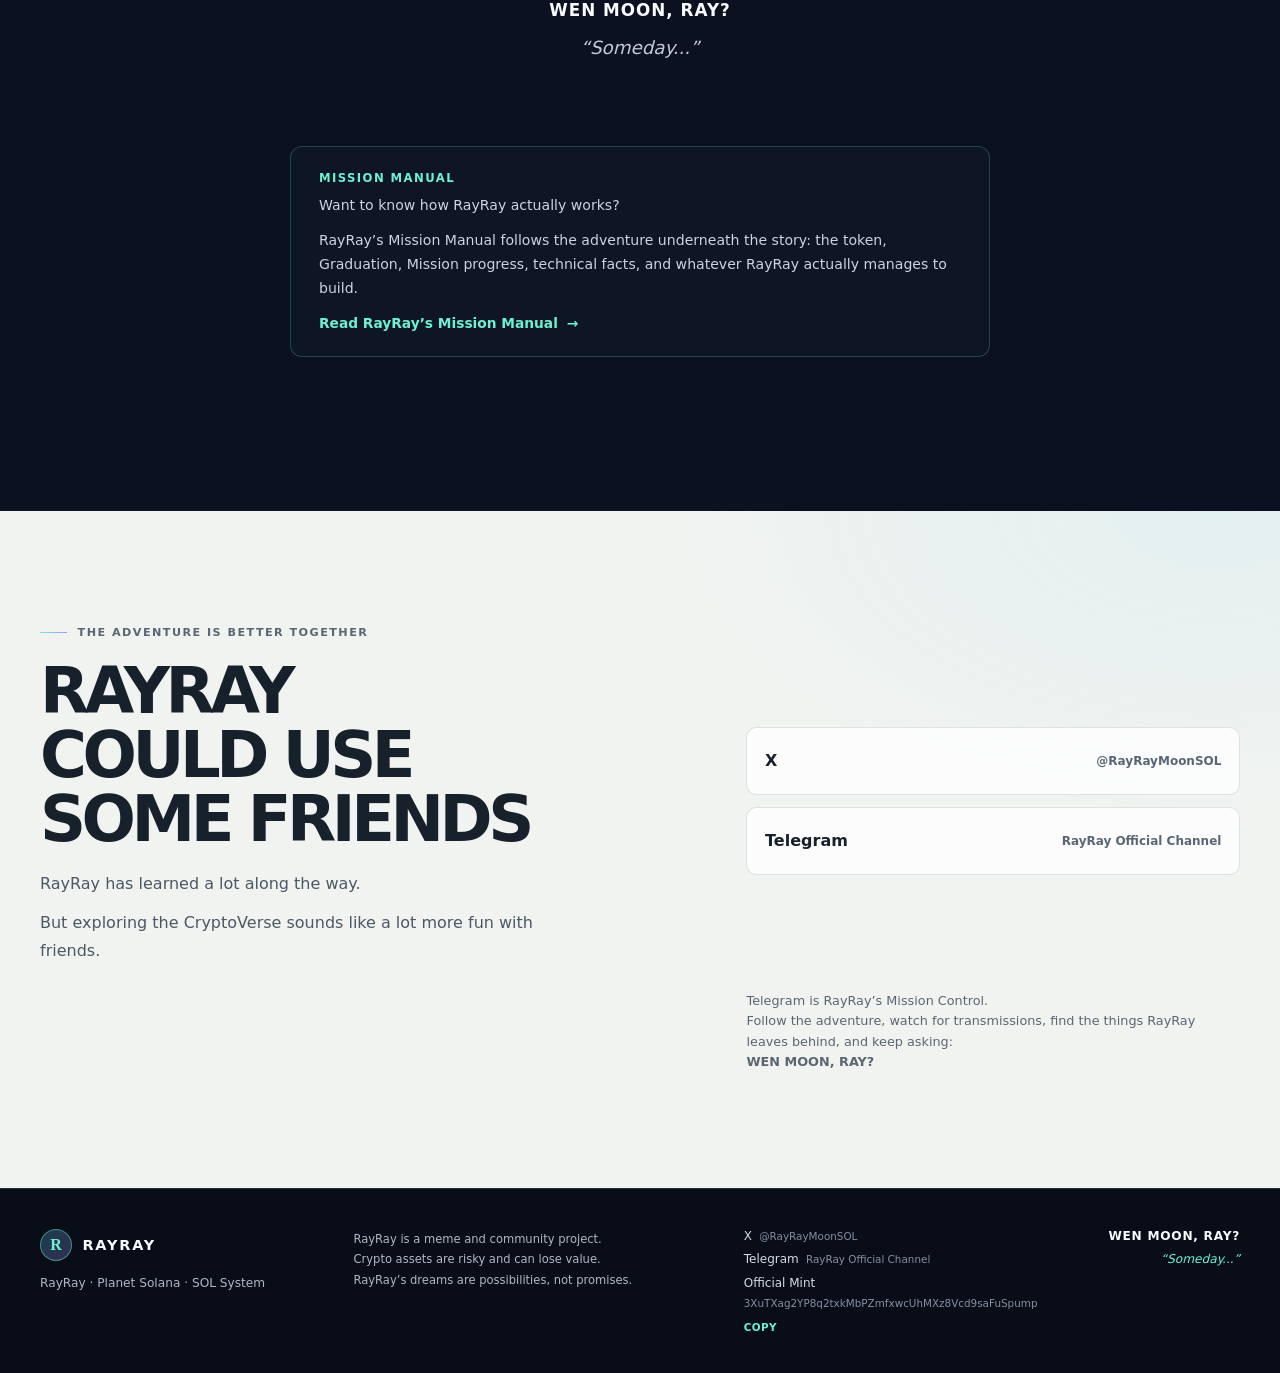
==== commit 24f622a5: "RayRay's Long Term Supplies" ====
--- a/index.html
+++ b/index.html
@@ -34,7 +34,7 @@
 
         <span class="launch-status">
           <span class="status-dot" aria-hidden="true"></span>
-          BORN
+          Born on Planet Solana
         </span>
 
         <details class="mobile-menu">
@@ -74,7 +74,11 @@
               <strong>WEN MOON, RAY?</strong>
             </p>
             <p class="hero-answer">&ldquo;Someday...&rdquo;</p>
-            <section class="home-card" aria-labelledby="home-card-title">
+            <section
+              class="home-card"
+              aria-labelledby="home-card-title"
+              data-copy-container
+            >
               <h2 id="home-card-title">
                 RayRay&rsquo;s Home <span aria-hidden="true">&#x1F315;</span>
               </h2>
@@ -96,16 +100,21 @@
                   <dd>
                     <code class="home-address">3XuTXag2YP8q2txkMbPZmfxwcUhMXz8Vcd9saFuSpump</code>
                     <button class="copy-address" type="button" data-copy-address>
-                      Copy address
+                      Copy home address
                     </button>
                   </dd>
                 </div>
               </dl>
+              <p class="home-follow">
+                Follow the Journey:
+                <a href="https://www.RayRayMoon.com">www.RayRayMoon.com</a>
+              </p>
               <p class="copy-status" data-copy-status role="status" aria-live="polite"></p>
               <a
                 class="birthplace-link"
-                href="https://pump.fun/REPLACE-WITH-OFFICIAL-RAYRAY-PAGE-URL"
-                title="Placeholder URL; replace with the official RayRay Pump.fun page after launch."
+                href="https://pump.fun/coin/3XuTXag2YP8q2txkMbPZmfxwcUhMXz8Vcd9saFuSpump"
+                target="_blank"
+                rel="noopener noreferrer"
               >
                 🚀 Visit RayRay&rsquo;s Birthplace
               </a>
@@ -349,7 +358,7 @@
               </div>
               <p class="console-state">
                 <span class="status-dot" aria-hidden="true"></span>
-                BORN
+                Born
               </p>
             </div>
             <dl class="status-grid">
@@ -359,35 +368,179 @@
               </div>
               <div class="status-fact">
                 <dt>Status</dt>
-                <dd>BORN</dd>
+                <dd>Born</dd>
               </div>
               <div class="status-fact">
                 <dt>Current Stage</dt>
-                <dd>In School</dd>
+                <dd>The Journey Begins</dd>
               </div>
               <div class="status-fact">
                 <dt>Graduation</dt>
-                <dd>In School - Not Yet Graduated</dd>
+                <dd>Not Yet</dd>
               </div>
               <div class="status-fact">
                 <dt>Mission</dt>
-                <dd>Graduate and become an Astronaut</dd>
+                <dd>Become an Astronaut</dd>
               </div>
               <div class="status-fact">
                 <dt>Launch Site</dt>
-                <dd>pump.fun</dd>
-              </div>
-              <div class="status-fact status-fact-wide">
+                <dd>Pump.fun</dd>
+              </div>
+              <div class="status-fact status-fact-wide" data-copy-container>
                 <dt>Official Mint</dt>
-                <dd><code>3XuTXag2YP8q2txkMbPZmfxwcUhMXz8Vcd9saFuSpump</code></dd>
+                <dd class="official-mint">
+                  <code>3XuTXag2YP8q2txkMbPZmfxwcUhMXz8Vcd9saFuSpump</code>
+                  <button
+                    class="copy-address"
+                    type="button"
+                    data-copy-address
+                    aria-label="Copy official RayRay mint address"
+                  >
+                    Copy
+                  </button>
+                </dd>
+                <dd>
+                  <span class="copy-status" data-copy-status role="status" aria-live="polite"></span>
+                </dd>
               </div>
             </dl>
           </div>
 
           <div class="status-footnote">
             <p>RayRay&rsquo;s story only moves forward when RayRay does.</p>
-            <p class="adventure-state">The adventure has begun.</p>
-          </div>
+            <p class="adventure-state">The adventure has begun. 🌕🚀</p>
+          </div>
+        </div>
+      </section>
+
+      <section
+        class="supplies-section"
+        id="mission-supplies"
+        aria-labelledby="supplies-title"
+      >
+        <div class="supplies-inner content-width">
+          <h2 id="supplies-title">Long-Term Mission Supplies 🪐🔒</h2>
+          <div class="supplies-layout">
+            <figure class="supplies-art">
+              <img
+                src="assets/lifecycle/06-OverSupplied.png"
+                alt="RayRay's long-term mission supplies and Jupiter lockers."
+                loading="lazy"
+              />
+            </figure>
+            <article class="transmission" aria-labelledby="transmission-title">
+              <h3 id="transmission-title">MISSION CONTROL TRANSMISSION 📦🌕🚀</h3>
+              <div class="transmission-turn">
+                <p class="transmission-speaker">ME:</p>
+                <p>RayRay...</p>
+                <p>I need to tell you something.</p>
+                <p>I went to the Fair Market to get some supplies.</p>
+                <p>Honestly, I was really just trying to get some tools for you.</p>
+              </div>
+              <div class="transmission-turn">
+                <p class="transmission-speaker">RAYRAY:</p>
+                <p>More tools?!</p>
+              </div>
+              <div class="transmission-turn">
+                <p class="transmission-speaker">ME:</p>
+                <p>Yeah...</p>
+                <p>But I didn't realize how much everything was on sale.</p>
+                <p>I only placed <strong>ONE order</strong>...</p>
+                <p>and somehow I came home with about <strong>25% of the whole supply.</strong></p>
+              </div>
+              <div class="transmission-turn">
+                <p class="transmission-speaker">RAYRAY:</p>
+                <p>...</p>
+                <p>That's a lot of supplies.</p>
+              </div>
+              <div class="transmission-turn">
+                <p class="transmission-speaker">ME:</p>
+                <p>I know.</p>
+                <p>I'm sorry, RayRay.</p>
+                <p>You don't need that much yet.</p>
+              </div>
+              <div class="transmission-turn">
+                <p class="transmission-speaker">RAYRAY:</p>
+                <p>It's okay.</p>
+                <p>We can fix it.</p>
+              </div>
+              <div class="transmission-turn">
+                <p class="transmission-speaker">ME:</p>
+                <p>That's what I was thinking.</p>
+                <p>I don't want all these supplies to go to waste...</p>
+                <p>and then I remembered something.</p>
+                <p>Planet Jupiter has some really good lockers.</p>
+              </div>
+              <div class="transmission-turn">
+                <p class="transmission-speaker">RAYRAY:</p>
+                <p>Jupiter has LOCKERS?!</p>
+              </div>
+              <div class="transmission-turn">
+                <p class="transmission-speaker">ME:</p>
+                <p>Yes, RayRay.</p>
+                <p><strong>Jupiter Locks.</strong> 🪐🔒</p>
+                <p>We can keep a few supplies here for your adventures...</p>
+                <p>and put most of the extras away.</p>
+                <p>Nothing comes out for the first six months.</p>
+                <p>After that, a little becomes available each month for the next five years.</p>
+              </div>
+              <div class="transmission-turn">
+                <p class="transmission-speaker">RAYRAY:</p>
+                <p><strong>FIVE YEARS OF SUPPLIES?!?!</strong></p>
+              </div>
+              <div class="transmission-turn">
+                <p class="transmission-speaker">ME:</p>
+                <p>Five years.</p>
+                <p>For learning.</p>
+                <p>For building.</p>
+                <p>For exploring.</p>
+                <p>And for whatever dreams are worth trying.</p>
+                <p>So don't worry about my mistake.</p>
+                <p>We'll put the extra supplies away.</p>
+                <p>You just keep looking up.</p>
+                <p><strong>Dream big, RayRay.</strong></p>
+              </div>
+              <div class="transmission-turn">
+                <p class="transmission-speaker">RAYRAY:</p>
+                <p>Okay!!!</p>
+                <p>...</p>
+                <p>Do five years of supplies include more wrenches?</p>
+              </div>
+              <div class="transmission-turn">
+                <p class="transmission-speaker">ME:</p>
+                <p>Yes, RayRay.</p>
+                <p>They include more wrenches.</p>
+                <p>🌕🔧🔧🔧🚀</p>
+              </div>
+            </article>
+          </div>
+          <aside class="supply-record" aria-labelledby="supply-record-title">
+            <h3 id="supply-record-title">Long-Term Mission Supply Record</h3>
+            <dl class="supply-facts">
+              <div><dt>Origin</dt><dd>Fair Market purchase</dd></div>
+              <div><dt>Initial Purchase</dt><dd>Approximately 25% of total $RAYRAY supply</dd></div>
+              <div><dt>Placed in Long-Term Storage</dt><dd>199,999,999.99998 RAYRAY</dd></div>
+              <div><dt>Storage</dt><dd>Jupiter Lock</dd></div>
+              <div><dt>Cliff Amount</dt><dd>0 RAYRAY</dd></div>
+              <div><dt>Cliff Date</dt><dd>April 30, 2027</dd></div>
+              <div><dt>First Scheduled Supply Release</dt><dd>May 30, 2027</dd></div>
+              <div><dt>Monthly Release</dt><dd>3,333,333.333333 RAYRAY</dd></div>
+              <div><dt>Vesting</dt><dd>Monthly over 60 months</dd></div>
+              <div><dt>Scheduled End</dt><dd>April 28, 2032</dd></div>
+              <div><dt>Cancellation</dt><dd>None</dd></div>
+              <div><dt>Recipient Change</dt><dd>Creator Only</dd></div>
+              <div><dt>Status</dt><dd>LOCKED 🔒</dd></div>
+            </dl>
+            <a
+              class="supply-verification"
+              href="https://lock.jup.ag/escrow/F5gkHKdbZc2HAv5Fk7Rbwjiz6t9WndcrhtyQGeTXg6wK"
+              target="_blank"
+              rel="noopener noreferrer"
+            >
+              🪐 Verify RayRay&rsquo;s Mission Supplies
+            </a>
+            <p class="supply-signoff"><strong>Five years of supplies. Dream big, RayRay. 🌕🚀</strong></p>
+          </aside>
         </div>
       </section>
 
@@ -412,16 +565,16 @@
               keep trying.
             </p>
             <p>RayRay begins as one token on Planet Solana.</p>
+            <p>The destination isn&rsquo;t the promise.</p>
+            <p><strong>The attempt is.</strong></p>
             <p>
-              No guaranteed destination.<br />No promised future.<br />No
-              pretending that dreams have already been built.
-            </p>
-            <p>If RayRay grows, RayRay&rsquo;s world may grow too.</p>
-            <p>
-              Maybe the Space Station remains a dream.<br />Maybe the asteroids
-              never get mined.<br />Maybe those strange places on RayRay&rsquo;s
-              star map really are impossibly far away.
-            </p>
+              RayRay will build.<br />
+              RayRay will learn.<br />
+              RayRay will make mistakes.<br />
+              RayRay will fix things.<br />
+              RayRay will try again.
+            </p>
+            <p>And if the adventure grows, RayRay&rsquo;s world may grow with it.</p>
             <p>Or maybe...</p>
             <p class="mission-quote">
               &ldquo;...you know what? That might actually work.&rdquo;
@@ -439,8 +592,9 @@
             </p>
             <p>Want to know how RayRay actually works?</p>
             <p>
-              Token mechanics, security, Graduation, creator economics, risks,
-              and some seriously questionable ideas about the future.
+              RayRay&rsquo;s Mission Manual follows the adventure underneath
+              the story: the token, Graduation, Mission progress, technical
+              facts, and whatever RayRay actually manages to build.
             </p>
             <a href="mission-manual.html">
               Read RayRay&rsquo;s Mission Manual
@@ -489,8 +643,10 @@
             </a>
           </div>
           <p class="mission-control-note">
-            After Graduation, Telegram may eventually become MISSION CONTROL.
-            It isn&rsquo;t active yet.
+            Telegram is RayRay&rsquo;s Mission Control.<br />
+            Follow the adventure, watch for transmissions, find the things
+            RayRay leaves behind, and keep asking:<br />
+            <strong>WEN MOON, RAY?</strong>
           </p>
         </div>
       </section>
@@ -540,7 +696,19 @@
           >
             Telegram <small>RayRay Official Channel</small>
           </a>
-          <span>Official Mint <small>3XuTXag2YP8q2txkMbPZmfxwcUhMXz8Vcd9saFuSpump</small></span>
+          <span class="footer-mint" data-copy-container>
+            Official Mint
+            <small>3XuTXag2YP8q2txkMbPZmfxwcUhMXz8Vcd9saFuSpump</small>
+            <button
+              class="copy-address"
+              type="button"
+              data-copy-address
+              aria-label="Copy official RayRay mint address"
+            >
+              Copy
+            </button>
+            <small class="copy-status" data-copy-status role="status" aria-live="polite"></small>
+          </span>
         </nav>
         <div class="footer-signoff">
           <p>WEN MOON, RAY?</p>
--- a/style.css
+++ b/style.css
@@ -372,6 +372,7 @@
   margin: 0.65rem 0 0;
   color: #d4d8e1;
   font-size: 0.76rem;
+  overflow-wrap: anywhere;
 }
 
 .home-follow a,
@@ -813,6 +814,18 @@
   overflow-wrap: anywhere;
 }
 
+.official-mint {
+  display: flex;
+  align-items: baseline;
+  flex-wrap: wrap;
+  gap: 0.35rem 0.65rem;
+}
+
+.official-mint code {
+  overflow-wrap: anywhere;
+  font-family: inherit;
+}
+
 .status-footnote {
   grid-column: 1 / -1;
   margin-top: 1.8rem;
@@ -829,6 +842,146 @@
   margin-bottom: 0;
   color: var(--white);
   font-weight: 720;
+}
+
+.supplies-section {
+  background:
+    radial-gradient(ellipse at 12% 18%, rgb(45 83 126 / 18%), transparent 34rem),
+    var(--space);
+}
+
+.supplies-inner {
+  padding-block: clamp(5.5rem, 10vw, 9rem);
+}
+
+.supplies-inner > h2 {
+  max-width: 1000px;
+  margin-bottom: clamp(2rem, 5vw, 4rem);
+  color: var(--white);
+}
+
+.supplies-layout {
+  display: grid;
+  grid-template-columns: minmax(0, 1fr) minmax(0, 1fr);
+  align-items: start;
+  gap: clamp(1.5rem, 4vw, 3.5rem);
+}
+
+.supplies-art {
+  margin: 0;
+}
+
+.supplies-art img {
+  width: 100%;
+  height: auto;
+  object-fit: contain;
+  border: 1px solid rgb(255 255 255 / 15%);
+  border-radius: 0.9rem;
+  box-shadow: 0 2rem 5rem rgb(0 0 0 / 32%);
+}
+
+.transmission,
+.supply-record {
+  padding: clamp(1.1rem, 2.5vw, 1.8rem);
+  border: 1px solid var(--line-dark);
+  border-radius: 0.9rem;
+  background: rgb(18 27 44 / 76%);
+}
+
+.transmission h3,
+.supply-record h3 {
+  margin: 0 0 1.25rem;
+  color: var(--aqua);
+  font-size: clamp(1rem, 1.7vw, 1.2rem);
+  font-weight: 760;
+  letter-spacing: 0.035em;
+  line-height: 1.5;
+}
+
+.transmission-turn {
+  padding-block: 0.85rem;
+  border-bottom: 1px solid var(--line-dark);
+  color: #d4d8e1;
+  line-height: 1.65;
+}
+
+.transmission-turn:last-child {
+  padding-bottom: 0;
+  border-bottom: 0;
+}
+
+.transmission-turn p {
+  margin: 0 0 0.4rem;
+}
+
+.transmission-turn p:last-child {
+  margin-bottom: 0;
+}
+
+.transmission-turn .transmission-speaker {
+  margin-bottom: 0.55rem;
+  color: var(--aqua);
+  font-size: 0.72rem;
+  font-weight: 760;
+  letter-spacing: 0.1em;
+}
+
+.supply-record {
+  margin-top: clamp(1.5rem, 4vw, 3.5rem);
+}
+
+.supply-record h3 {
+  color: var(--white);
+}
+
+.supply-facts {
+  display: grid;
+  grid-template-columns: repeat(3, minmax(0, 1fr));
+  gap: 0.8rem 1.25rem;
+  margin: 0;
+}
+
+.supply-facts > div {
+  min-width: 0;
+  padding-bottom: 0.7rem;
+  border-bottom: 1px solid var(--line-dark);
+}
+
+.supply-facts dt {
+  margin-bottom: 0.25rem;
+  color: #aeb9ca;
+  font-size: 0.65rem;
+  font-weight: 760;
+  letter-spacing: 0.07em;
+  text-transform: uppercase;
+}
+
+.supply-facts dd {
+  margin: 0;
+  color: var(--white);
+  font-size: 0.86rem;
+  font-weight: 620;
+  line-height: 1.5;
+  overflow-wrap: anywhere;
+}
+
+.supply-verification {
+  display: inline-block;
+  margin-top: 1.25rem;
+  color: var(--aqua);
+  font-size: 0.82rem;
+  font-weight: 720;
+  text-decoration: none;
+}
+
+.supply-verification:hover {
+  color: var(--white);
+}
+
+.supply-signoff {
+  margin: 1.4rem 0 0;
+  color: var(--aqua);
+  font-size: 0.94rem;
 }
 
 .mission-section {
@@ -1302,6 +1455,14 @@
   overflow-wrap: anywhere;
 }
 
+.footer-mint {
+  max-width: 100%;
+}
+
+.footer-mint .copy-address {
+  color: var(--aqua);
+}
+
 .footer-signoff {
   text-align: right;
 }
@@ -1494,6 +1655,20 @@
     gap: 2rem;
   }
 
+  .supplies-layout {
+    grid-template-columns: minmax(0, 1fr);
+    gap: 1.5rem;
+  }
+
+  .supplies-art img {
+    width: min(100%, 48rem);
+    margin-inline: auto;
+  }
+
+  .supply-facts {
+    grid-template-columns: repeat(2, minmax(0, 1fr));
+  }
+
   .flight-heading {
     max-width: 34rem;
   }
@@ -1526,9 +1701,13 @@
     width: calc(100% - 2rem);
   }
 
+  .header-inner {
+    gap: 0.35rem;
+  }
+
   .wordmark {
     gap: 0.45rem;
-    font-size: 0.82rem;
+    font-size: 0.75rem;
   }
 
   .wordmark-icon {
@@ -1537,9 +1716,11 @@
 
   .launch-status {
     min-height: 1.9rem;
-    gap: 0.4rem;
-    padding-inline: 0.5rem;
-    font-size: 0.58rem;
+    gap: 0.3rem;
+    margin-right: 0;
+    padding-inline: 0.3rem;
+    font-size: 0.44rem;
+    letter-spacing: 0.01em;
   }
 
   .menu-label {
@@ -1555,6 +1736,11 @@
     padding-block: 3rem 2.7rem;
   }
 
+  .home-details > .home-address-row {
+    grid-column: 1 / -1;
+    grid-template-columns: minmax(0, 1fr);
+  }
+
   .eyebrow {
     margin-bottom: 1rem;
     font-size: 0.64rem;
@@ -1572,6 +1758,7 @@
   .journey-section,
   .dreams-inner,
   .flight-inner,
+  .supplies-inner,
   .mission-inner,
   .friends-inner {
     padding-block: 4.5rem;
@@ -1610,6 +1797,10 @@
 
   .status-fact dd {
     font-size: 0.85rem;
+  }
+
+  .supply-facts {
+    grid-template-columns: minmax(0, 1fr);
   }
 
   .mission-prose {
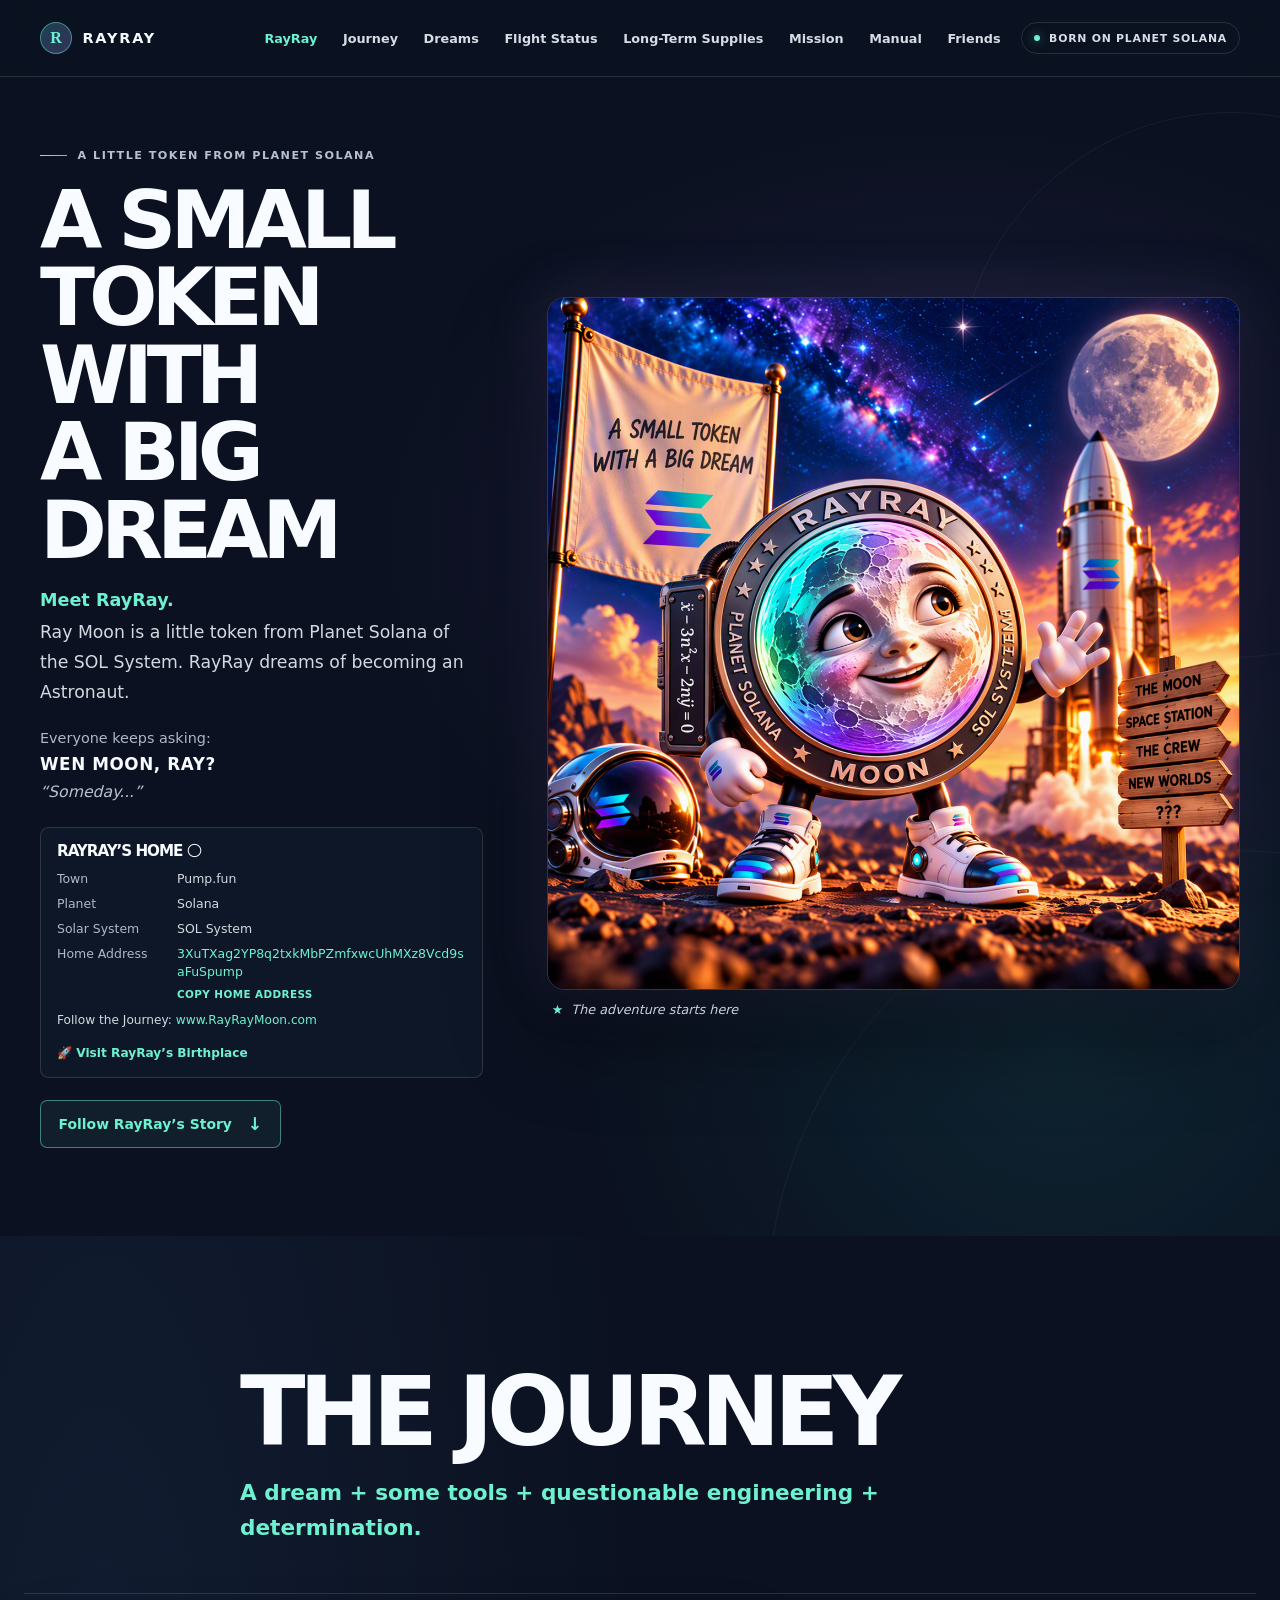
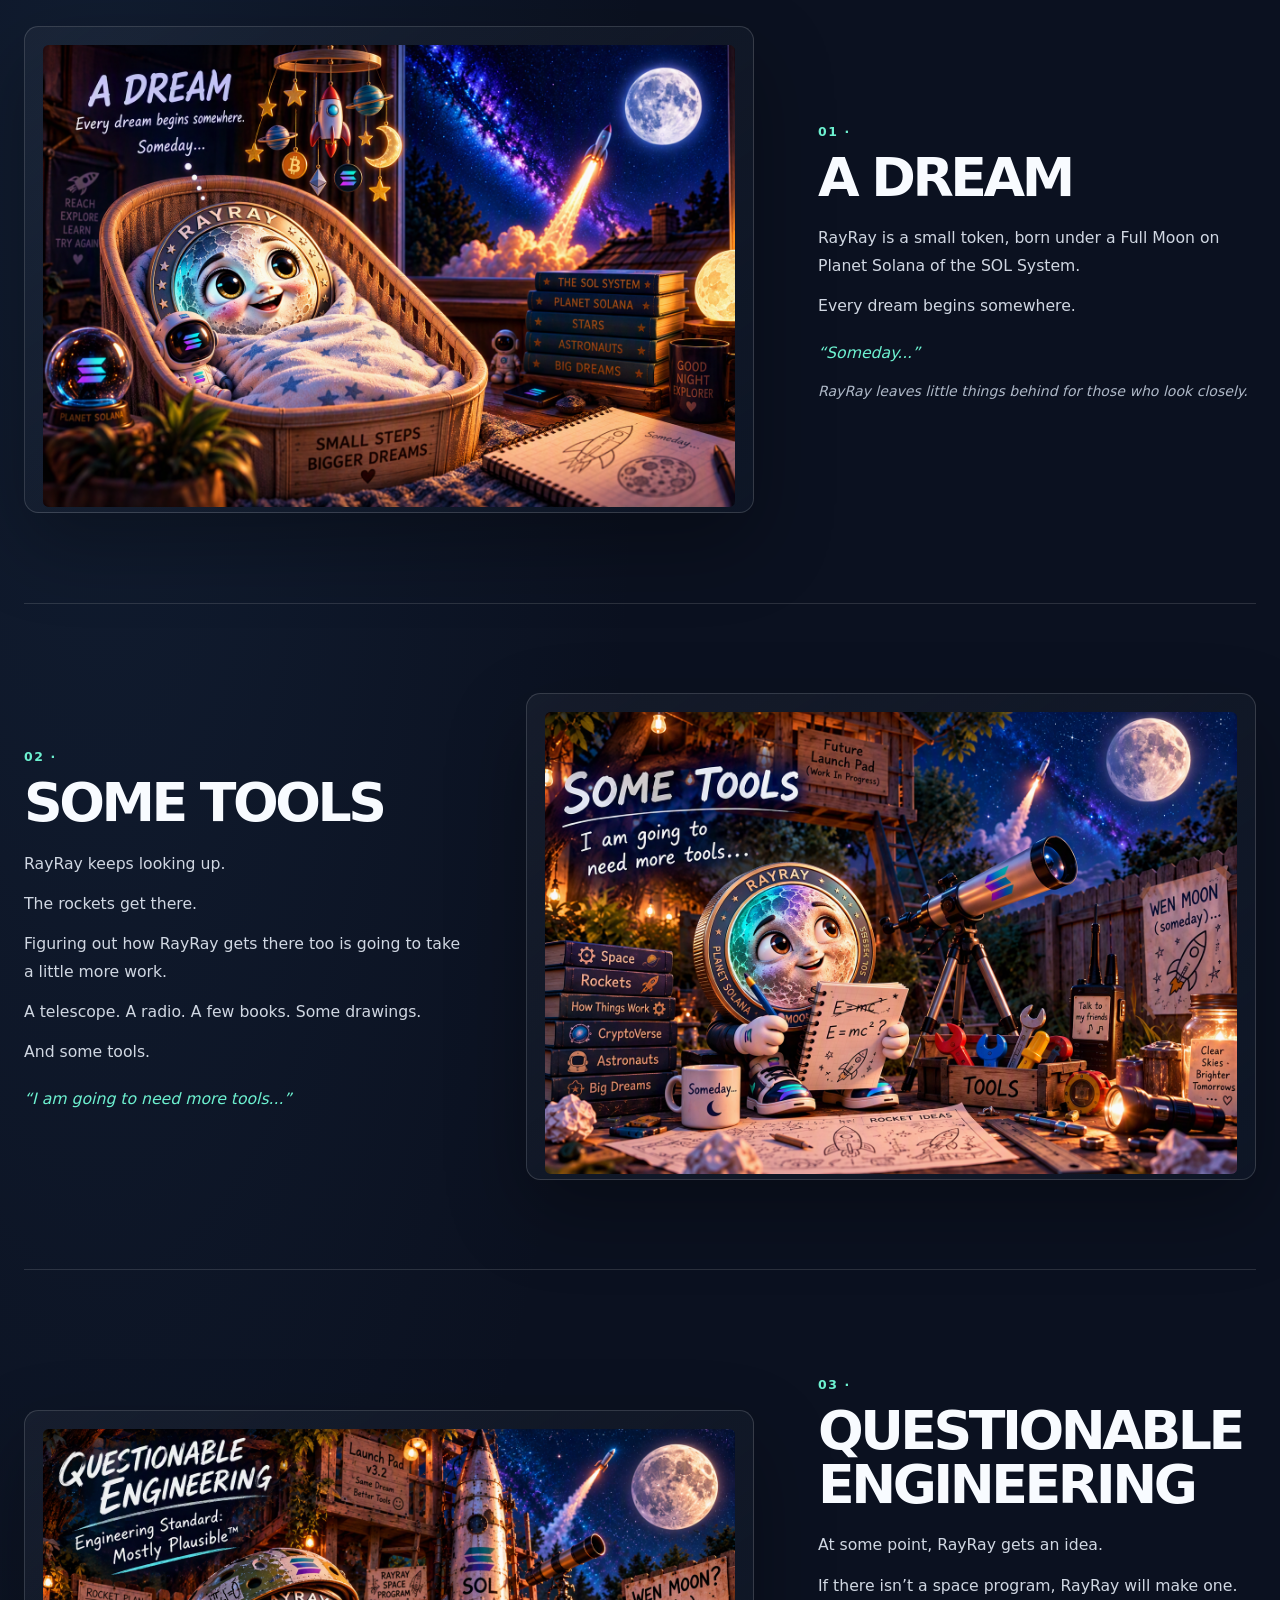
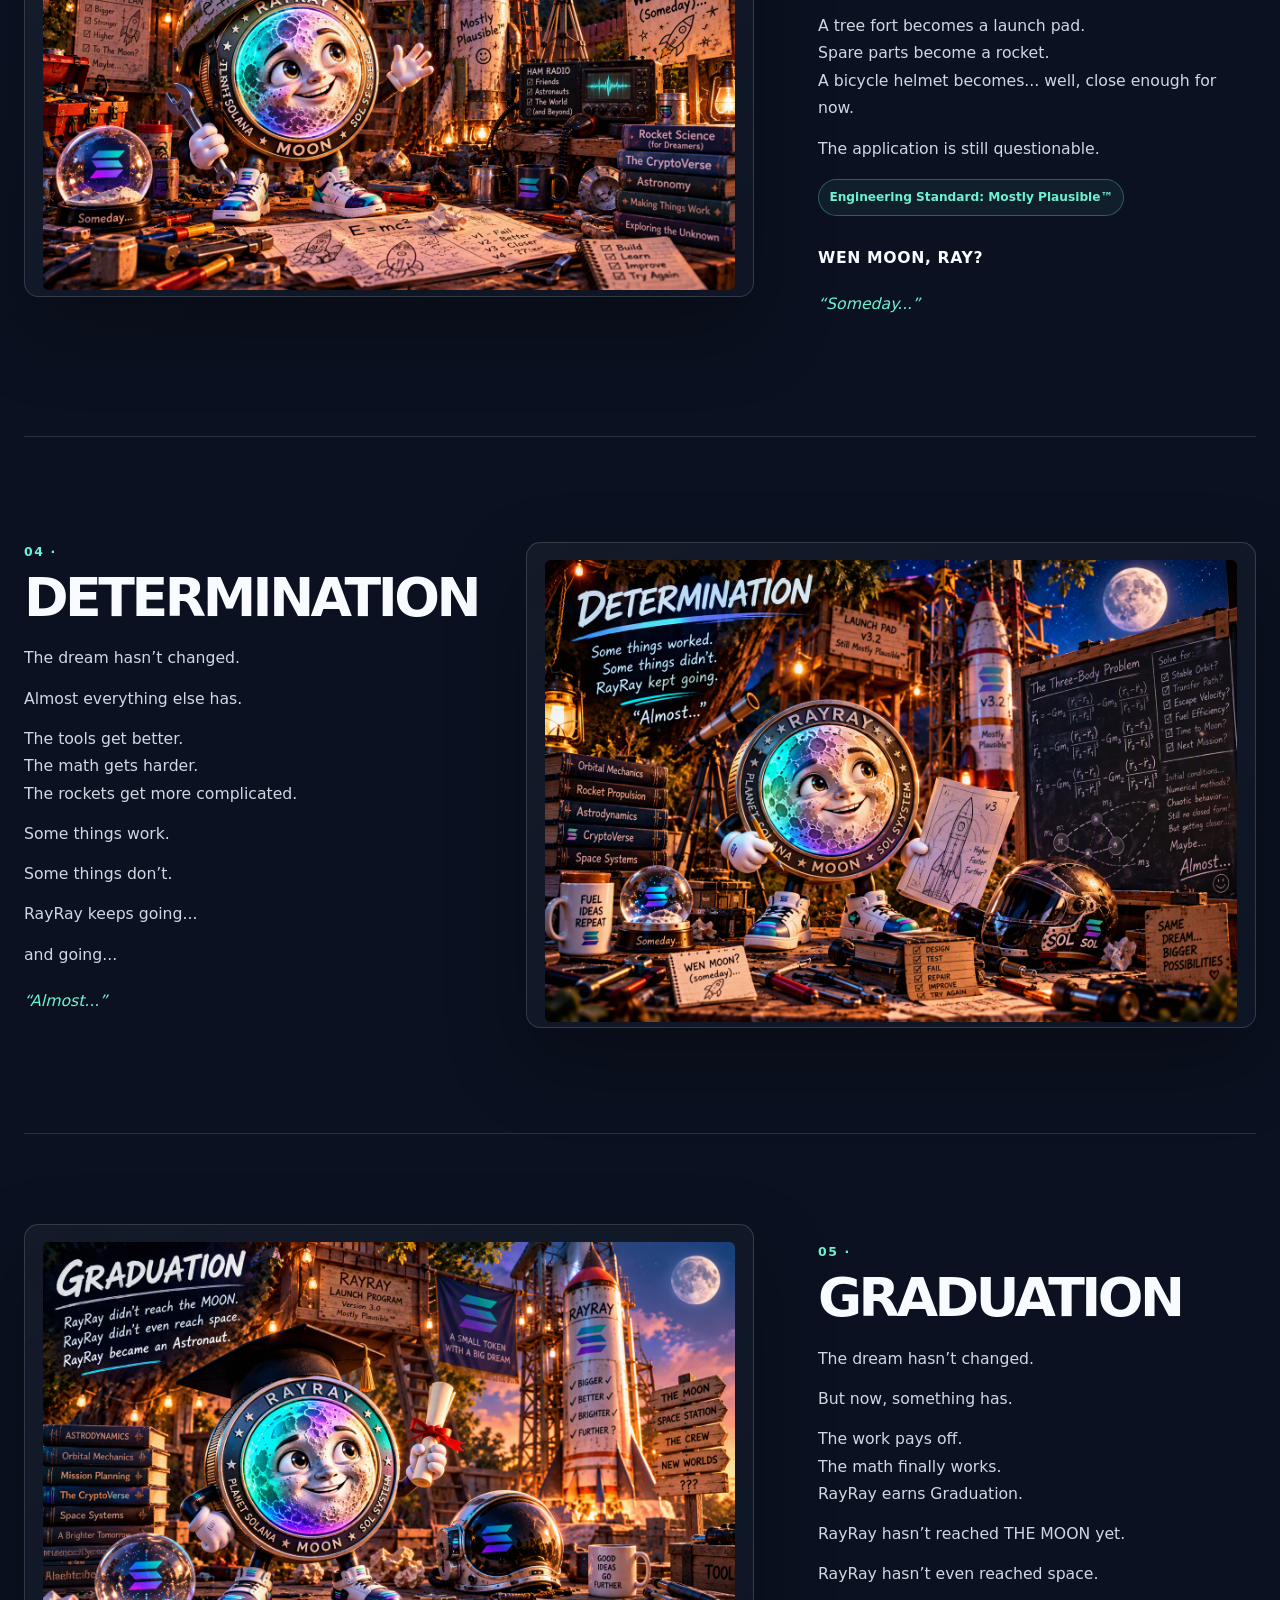
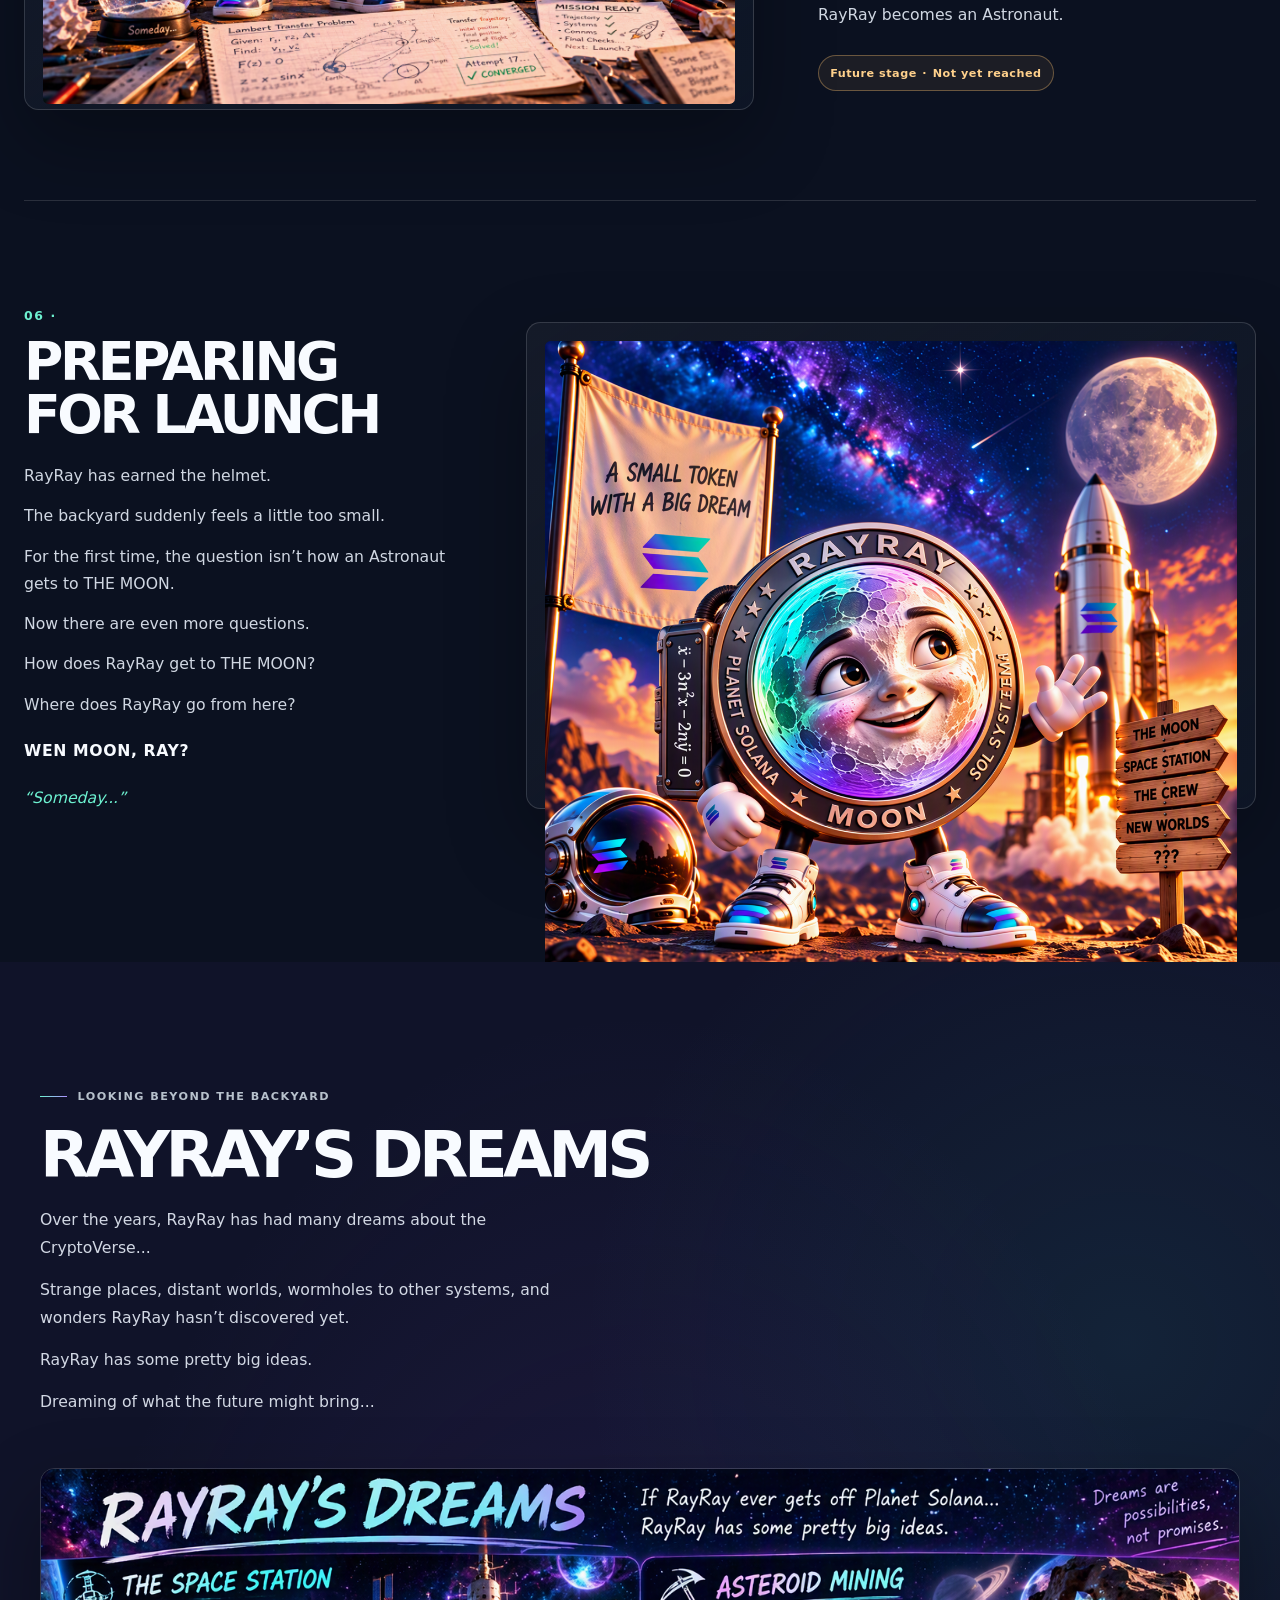
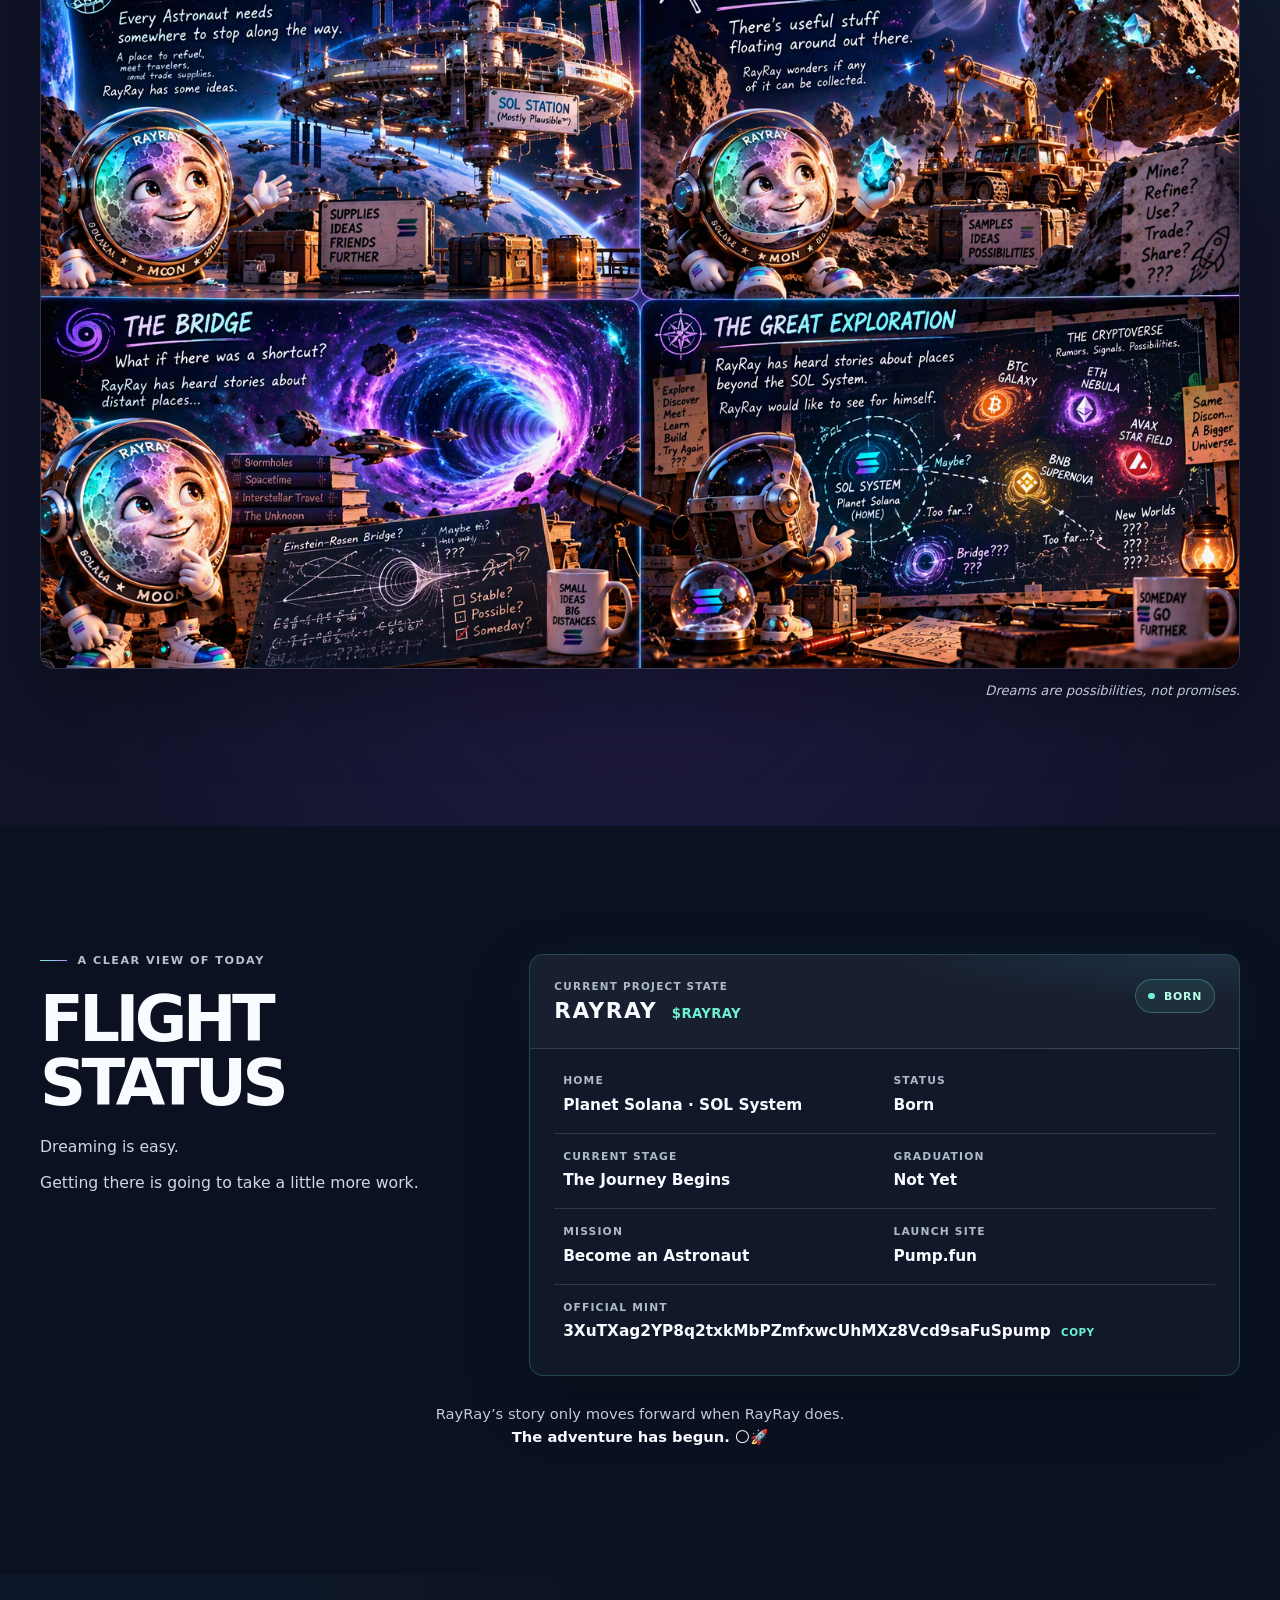
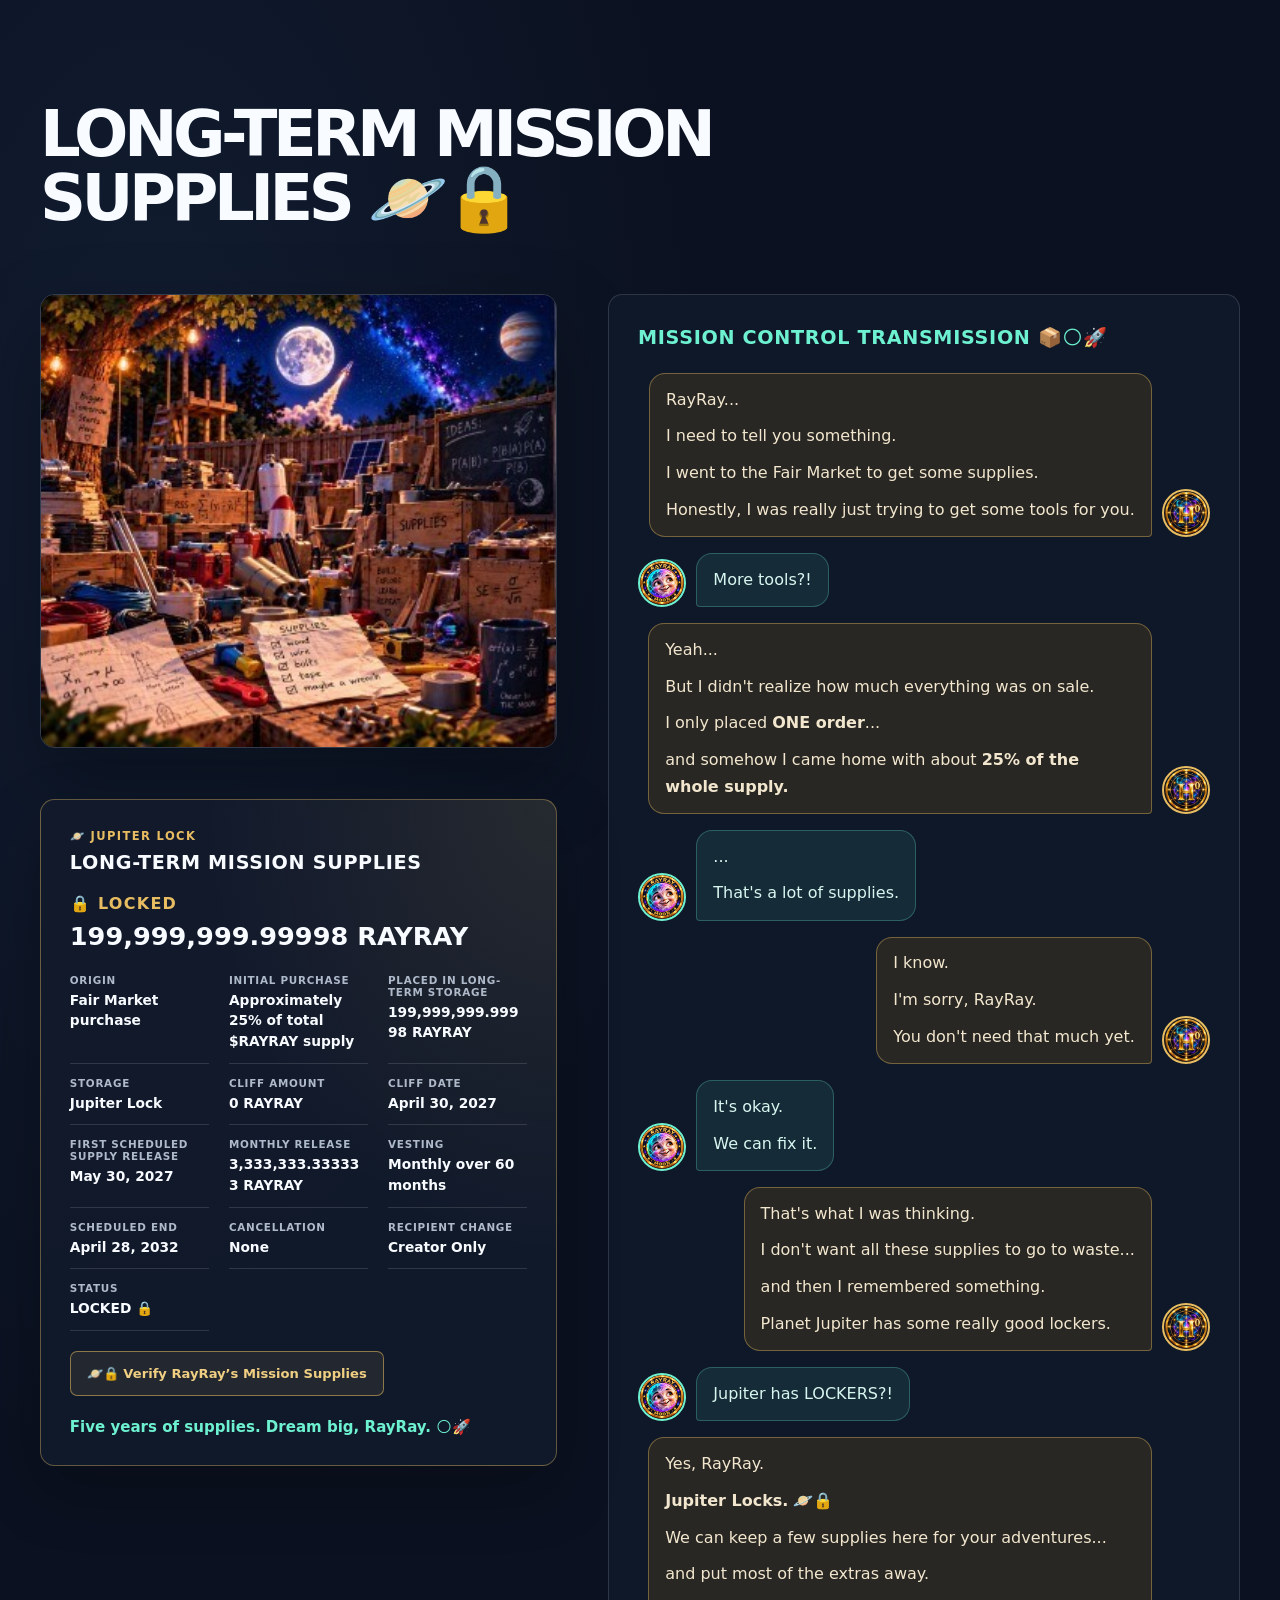
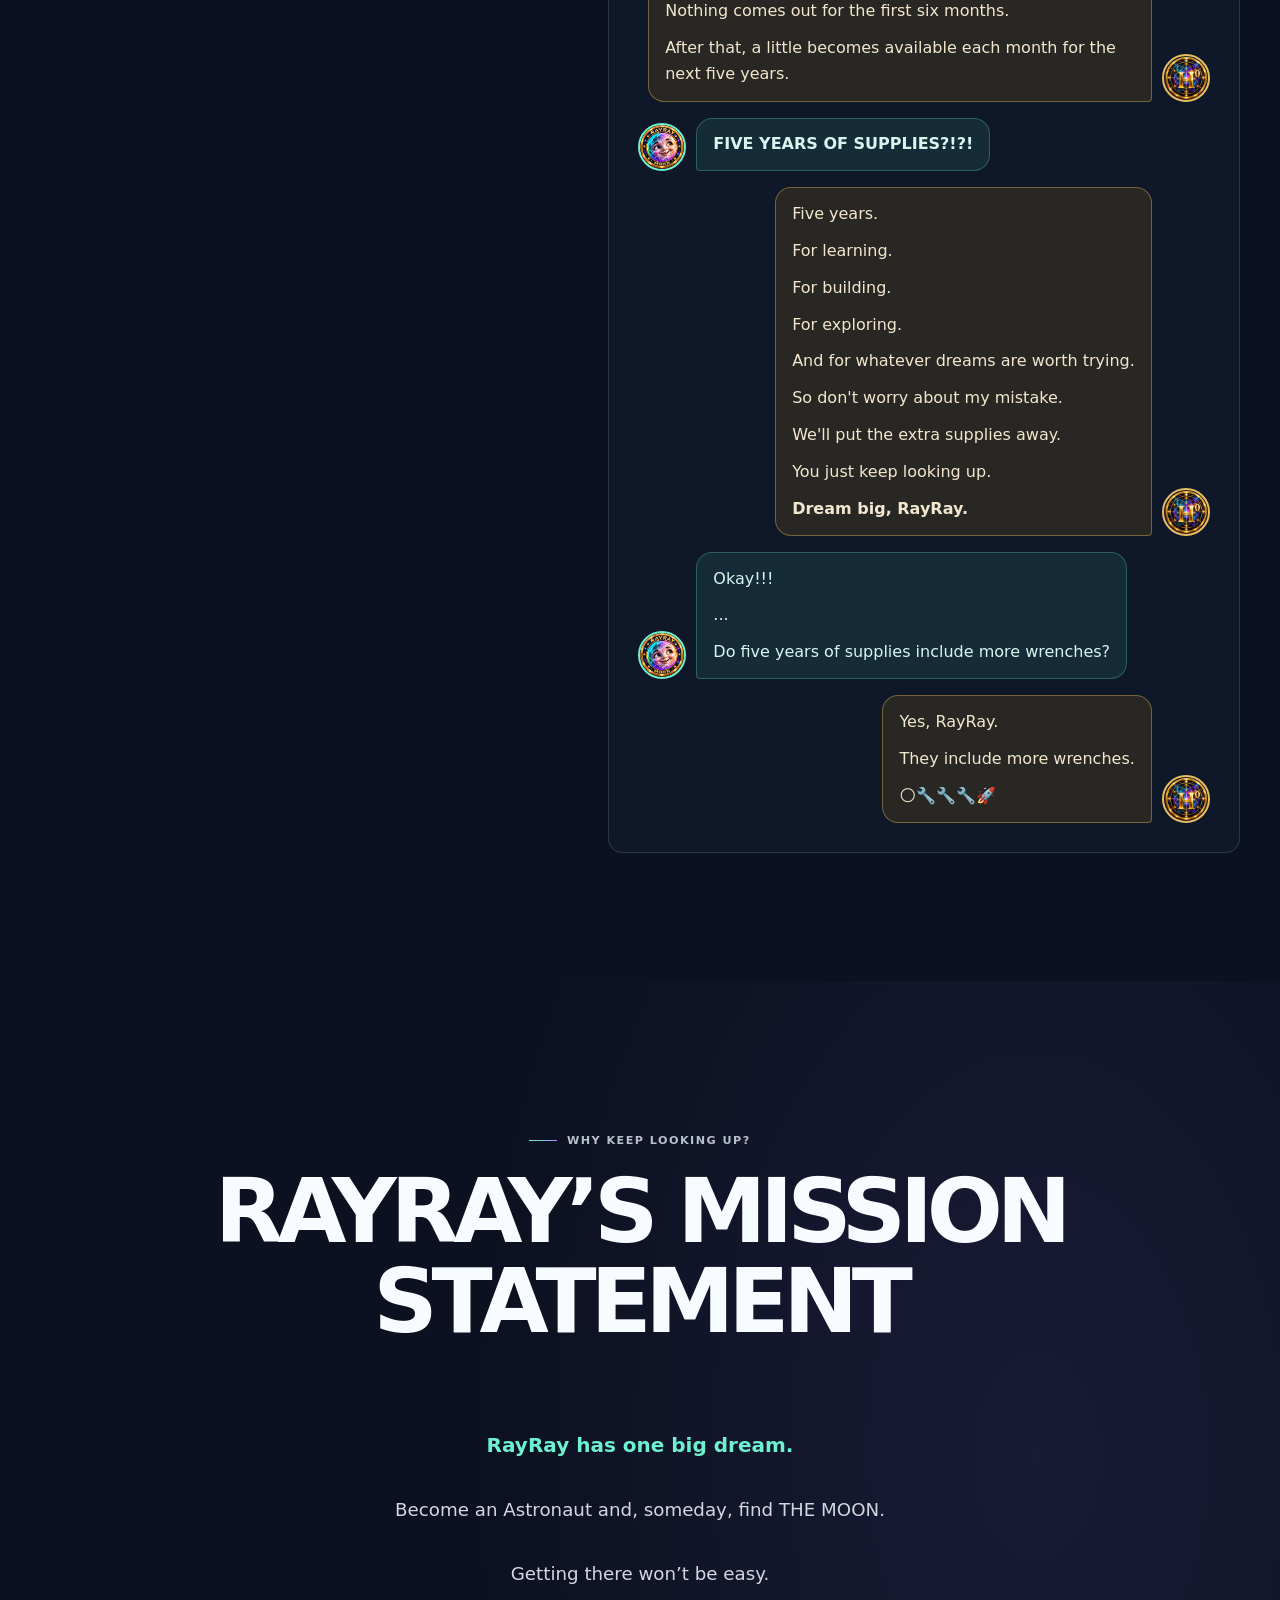
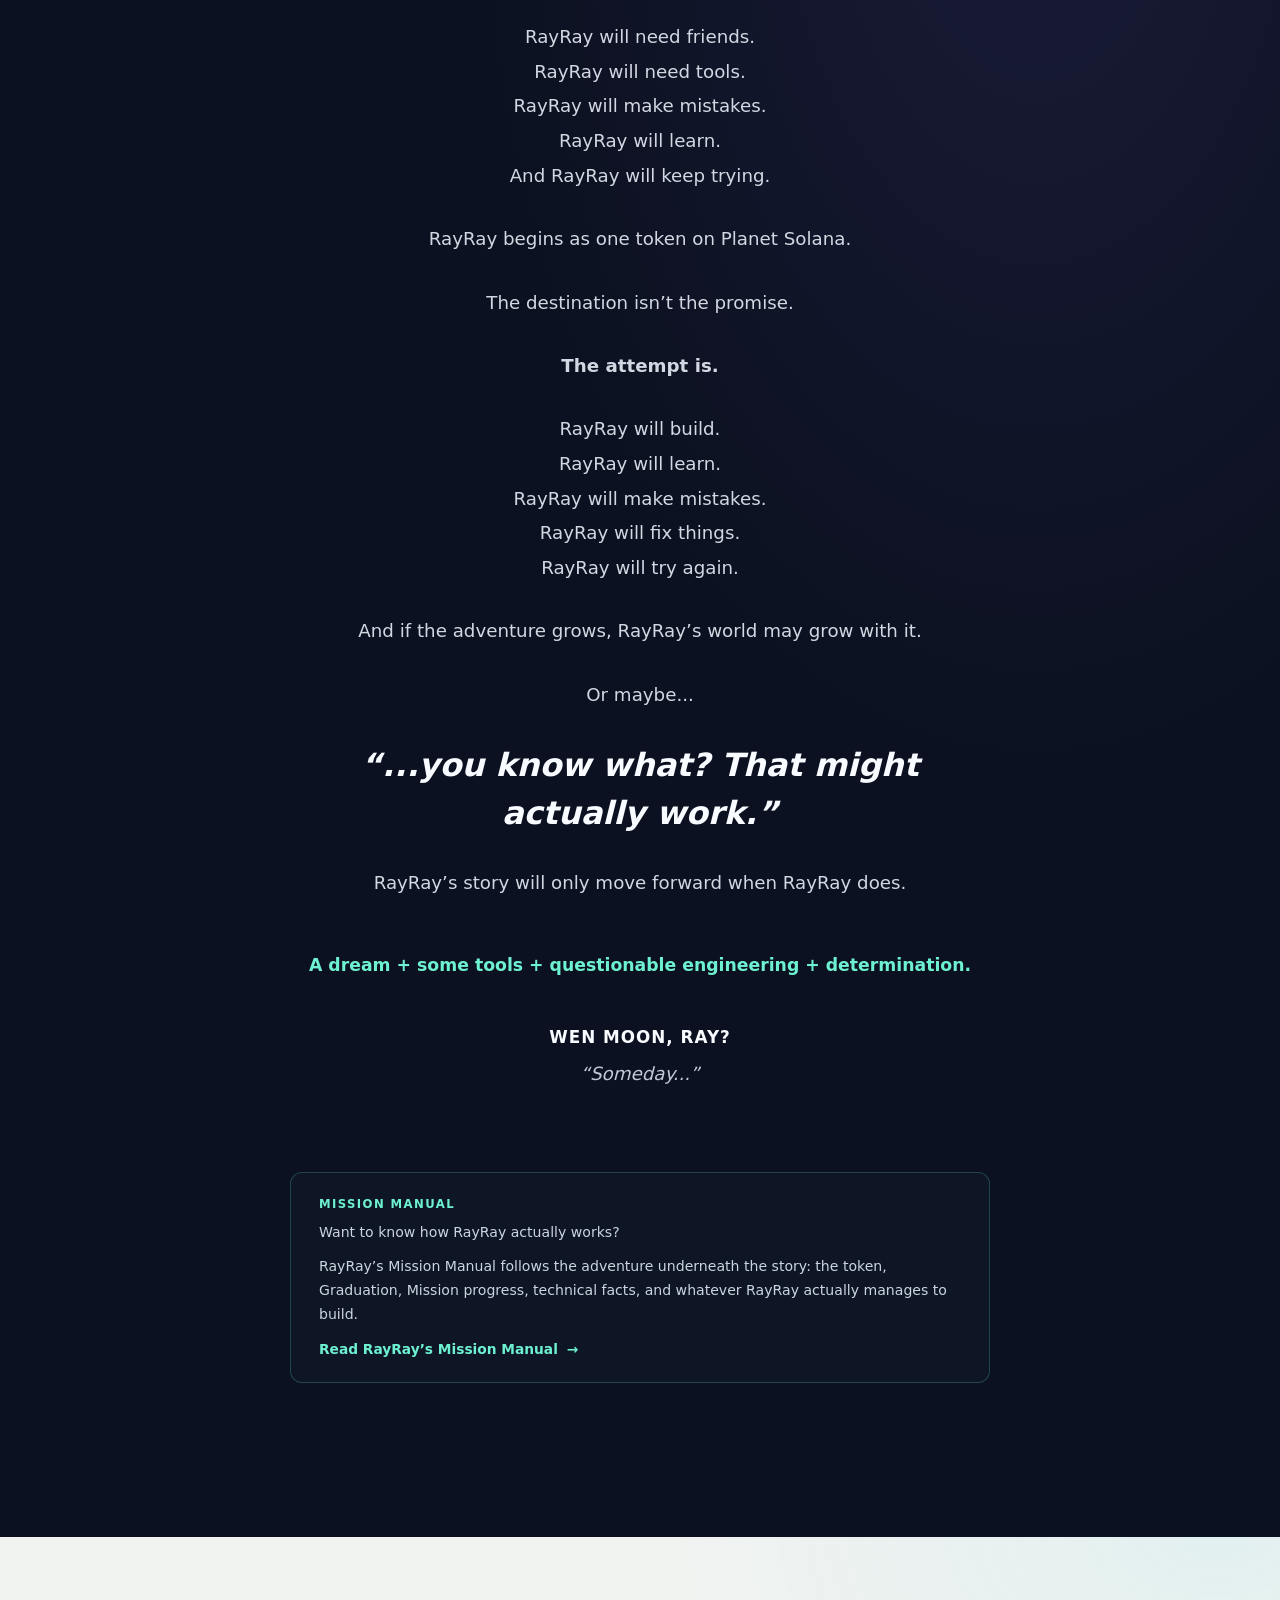
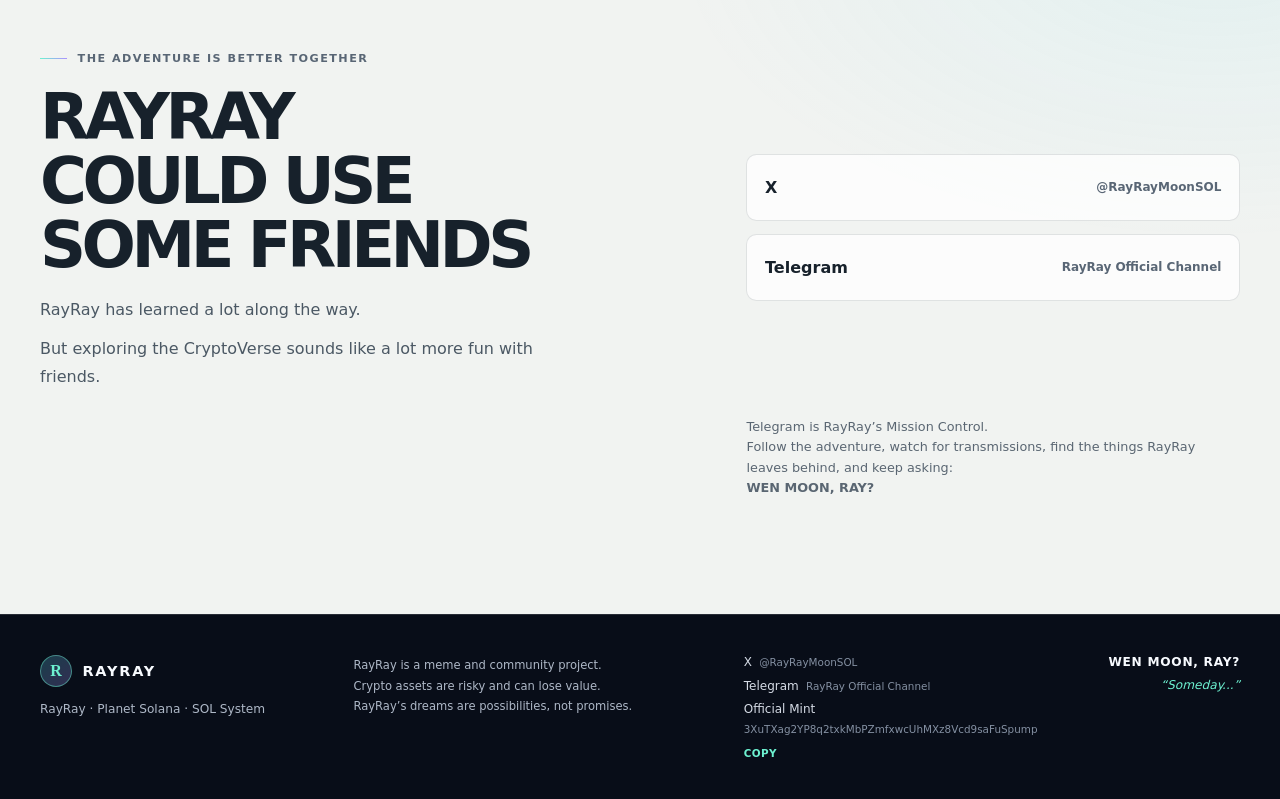
==== commit 65d45de0: "added conversation of RayRay and Creator" ====
--- a/index.html
+++ b/index.html
@@ -27,6 +27,7 @@
           <a href="#journey" data-section-link>Journey</a>
           <a href="#dreams" data-section-link>Dreams</a>
           <a href="#flight-status" data-section-link>Flight Status</a>
+          <a href="#mission-supplies" data-section-link>Long-Term Supplies</a>
           <a href="#mission" data-section-link>Mission</a>
           <a href="mission-manual.html">Manual</a>
           <a href="#friends" data-section-link>Friends</a>
@@ -47,6 +48,7 @@
             <a href="#journey" data-section-link>Journey</a>
             <a href="#dreams" data-section-link>Dreams</a>
             <a href="#flight-status" data-section-link>Flight Status</a>
+            <a href="#mission-supplies" data-section-link>Long-Term Supplies</a>
             <a href="#mission" data-section-link>Mission</a>
             <a href="mission-manual.html">Manual</a>
             <a href="#friends" data-section-link>Friends</a>
@@ -430,93 +432,115 @@
             </figure>
             <article class="transmission" aria-labelledby="transmission-title">
               <h3 id="transmission-title">MISSION CONTROL TRANSMISSION 📦🌕🚀</h3>
-              <div class="transmission-turn">
-                <p class="transmission-speaker">ME:</p>
-                <p>RayRay...</p>
-                <p>I need to tell you something.</p>
-                <p>I went to the Fair Market to get some supplies.</p>
-                <p>Honestly, I was really just trying to get some tools for you.</p>
-              </div>
-              <div class="transmission-turn">
-                <p class="transmission-speaker">RAYRAY:</p>
-                <p>More tools?!</p>
-              </div>
-              <div class="transmission-turn">
-                <p class="transmission-speaker">ME:</p>
-                <p>Yeah...</p>
-                <p>But I didn't realize how much everything was on sale.</p>
-                <p>I only placed <strong>ONE order</strong>...</p>
-                <p>and somehow I came home with about <strong>25% of the whole supply.</strong></p>
-              </div>
-              <div class="transmission-turn">
-                <p class="transmission-speaker">RAYRAY:</p>
-                <p>...</p>
-                <p>That's a lot of supplies.</p>
-              </div>
-              <div class="transmission-turn">
-                <p class="transmission-speaker">ME:</p>
-                <p>I know.</p>
-                <p>I'm sorry, RayRay.</p>
-                <p>You don't need that much yet.</p>
-              </div>
-              <div class="transmission-turn">
-                <p class="transmission-speaker">RAYRAY:</p>
-                <p>It's okay.</p>
-                <p>We can fix it.</p>
-              </div>
-              <div class="transmission-turn">
-                <p class="transmission-speaker">ME:</p>
-                <p>That's what I was thinking.</p>
-                <p>I don't want all these supplies to go to waste...</p>
-                <p>and then I remembered something.</p>
-                <p>Planet Jupiter has some really good lockers.</p>
-              </div>
-              <div class="transmission-turn">
-                <p class="transmission-speaker">RAYRAY:</p>
-                <p>Jupiter has LOCKERS?!</p>
-              </div>
-              <div class="transmission-turn">
-                <p class="transmission-speaker">ME:</p>
-                <p>Yes, RayRay.</p>
-                <p><strong>Jupiter Locks.</strong> 🪐🔒</p>
-                <p>We can keep a few supplies here for your adventures...</p>
-                <p>and put most of the extras away.</p>
-                <p>Nothing comes out for the first six months.</p>
-                <p>After that, a little becomes available each month for the next five years.</p>
-              </div>
-              <div class="transmission-turn">
-                <p class="transmission-speaker">RAYRAY:</p>
-                <p><strong>FIVE YEARS OF SUPPLIES?!?!</strong></p>
-              </div>
-              <div class="transmission-turn">
-                <p class="transmission-speaker">ME:</p>
-                <p>Five years.</p>
-                <p>For learning.</p>
-                <p>For building.</p>
-                <p>For exploring.</p>
-                <p>And for whatever dreams are worth trying.</p>
-                <p>So don't worry about my mistake.</p>
-                <p>We'll put the extra supplies away.</p>
-                <p>You just keep looking up.</p>
-                <p><strong>Dream big, RayRay.</strong></p>
-              </div>
-              <div class="transmission-turn">
-                <p class="transmission-speaker">RAYRAY:</p>
-                <p>Okay!!!</p>
-                <p>...</p>
-                <p>Do five years of supplies include more wrenches?</p>
-              </div>
-              <div class="transmission-turn">
-                <p class="transmission-speaker">ME:</p>
-                <p>Yes, RayRay.</p>
-                <p>They include more wrenches.</p>
-                <p>🌕🔧🔧🔧🚀</p>
+              <div class="transmission-turn transmission-me">
+                <img class="chat-avatar" src="assets/Chat%20Icons/H0-chat-icon.png" alt="ME" loading="lazy" />
+                <div class="chat-bubble">
+                  <p>RayRay...</p>
+                  <p>I need to tell you something.</p>
+                  <p>I went to the Fair Market to get some supplies.</p>
+                  <p>Honestly, I was really just trying to get some tools for you.</p>
+                </div>
+              </div>
+              <div class="transmission-turn transmission-rayray">
+                <img class="chat-avatar" src="assets/Chat%20Icons/RayRay-chat-icon.png" alt="RAYRAY" loading="lazy" />
+                <div class="chat-bubble"><p>More tools?!</p></div>
+              </div>
+              <div class="transmission-turn transmission-me">
+                <img class="chat-avatar" src="assets/Chat%20Icons/H0-chat-icon.png" alt="ME" loading="lazy" />
+                <div class="chat-bubble">
+                  <p>Yeah...</p>
+                  <p>But I didn't realize how much everything was on sale.</p>
+                  <p>I only placed <strong>ONE order</strong>...</p>
+                  <p>and somehow I came home with about <strong>25% of the whole supply.</strong></p>
+                </div>
+              </div>
+              <div class="transmission-turn transmission-rayray">
+                <img class="chat-avatar" src="assets/Chat%20Icons/RayRay-chat-icon.png" alt="RAYRAY" loading="lazy" />
+                <div class="chat-bubble">
+                  <p>...</p>
+                  <p>That's a lot of supplies.</p>
+                </div>
+              </div>
+              <div class="transmission-turn transmission-me">
+                <img class="chat-avatar" src="assets/Chat%20Icons/H0-chat-icon.png" alt="ME" loading="lazy" />
+                <div class="chat-bubble">
+                  <p>I know.</p>
+                  <p>I'm sorry, RayRay.</p>
+                  <p>You don't need that much yet.</p>
+                </div>
+              </div>
+              <div class="transmission-turn transmission-rayray">
+                <img class="chat-avatar" src="assets/Chat%20Icons/RayRay-chat-icon.png" alt="RAYRAY" loading="lazy" />
+                <div class="chat-bubble">
+                  <p>It's okay.</p>
+                  <p>We can fix it.</p>
+                </div>
+              </div>
+              <div class="transmission-turn transmission-me">
+                <img class="chat-avatar" src="assets/Chat%20Icons/H0-chat-icon.png" alt="ME" loading="lazy" />
+                <div class="chat-bubble">
+                  <p>That's what I was thinking.</p>
+                  <p>I don't want all these supplies to go to waste...</p>
+                  <p>and then I remembered something.</p>
+                  <p>Planet Jupiter has some really good lockers.</p>
+                </div>
+              </div>
+              <div class="transmission-turn transmission-rayray">
+                <img class="chat-avatar" src="assets/Chat%20Icons/RayRay-chat-icon.png" alt="RAYRAY" loading="lazy" />
+                <div class="chat-bubble"><p>Jupiter has LOCKERS?!</p></div>
+              </div>
+              <div class="transmission-turn transmission-me">
+                <img class="chat-avatar" src="assets/Chat%20Icons/H0-chat-icon.png" alt="ME" loading="lazy" />
+                <div class="chat-bubble">
+                  <p>Yes, RayRay.</p>
+                  <p><strong>Jupiter Locks.</strong> 🪐🔒</p>
+                  <p>We can keep a few supplies here for your adventures...</p>
+                  <p>and put most of the extras away.</p>
+                  <p>Nothing comes out for the first six months.</p>
+                  <p>After that, a little becomes available each month for the next five years.</p>
+                </div>
+              </div>
+              <div class="transmission-turn transmission-rayray">
+                <img class="chat-avatar" src="assets/Chat%20Icons/RayRay-chat-icon.png" alt="RAYRAY" loading="lazy" />
+                <div class="chat-bubble"><p><strong>FIVE YEARS OF SUPPLIES?!?!</strong></p></div>
+              </div>
+              <div class="transmission-turn transmission-me">
+                <img class="chat-avatar" src="assets/Chat%20Icons/H0-chat-icon.png" alt="ME" loading="lazy" />
+                <div class="chat-bubble">
+                  <p>Five years.</p>
+                  <p>For learning.</p>
+                  <p>For building.</p>
+                  <p>For exploring.</p>
+                  <p>And for whatever dreams are worth trying.</p>
+                  <p>So don't worry about my mistake.</p>
+                  <p>We'll put the extra supplies away.</p>
+                  <p>You just keep looking up.</p>
+                  <p><strong>Dream big, RayRay.</strong></p>
+                </div>
+              </div>
+              <div class="transmission-turn transmission-rayray">
+                <img class="chat-avatar" src="assets/Chat%20Icons/RayRay-chat-icon.png" alt="RAYRAY" loading="lazy" />
+                <div class="chat-bubble">
+                  <p>Okay!!!</p>
+                  <p>...</p>
+                  <p>Do five years of supplies include more wrenches?</p>
+                </div>
+              </div>
+              <div class="transmission-turn transmission-me">
+                <img class="chat-avatar" src="assets/Chat%20Icons/H0-chat-icon.png" alt="ME" loading="lazy" />
+                <div class="chat-bubble">
+                  <p>Yes, RayRay.</p>
+                  <p>They include more wrenches.</p>
+                  <p>🌕🔧🔧🔧🚀</p>
+                </div>
               </div>
             </article>
-          </div>
-          <aside class="supply-record" aria-labelledby="supply-record-title">
-            <h3 id="supply-record-title">Long-Term Mission Supply Record</h3>
-            <dl class="supply-facts">
+            <aside class="supply-record" aria-labelledby="supply-record-title">
+              <p class="supply-kicker">🪐 JUPITER LOCK</p>
+              <h3 id="supply-record-title">LONG-TERM MISSION SUPPLIES</h3>
+              <p class="supply-lock-status">🔒 LOCKED</p>
+              <p class="supply-lock-amount">199,999,999.99998 RAYRAY</p>
+              <dl class="supply-facts">
               <div><dt>Origin</dt><dd>Fair Market purchase</dd></div>
               <div><dt>Initial Purchase</dt><dd>Approximately 25% of total $RAYRAY supply</dd></div>
               <div><dt>Placed in Long-Term Storage</dt><dd>199,999,999.99998 RAYRAY</dd></div>
@@ -530,17 +554,18 @@
               <div><dt>Cancellation</dt><dd>None</dd></div>
               <div><dt>Recipient Change</dt><dd>Creator Only</dd></div>
               <div><dt>Status</dt><dd>LOCKED 🔒</dd></div>
-            </dl>
-            <a
-              class="supply-verification"
-              href="https://lock.jup.ag/escrow/F5gkHKdbZc2HAv5Fk7Rbwjiz6t9WndcrhtyQGeTXg6wK"
-              target="_blank"
-              rel="noopener noreferrer"
-            >
-              🪐 Verify RayRay&rsquo;s Mission Supplies
-            </a>
-            <p class="supply-signoff"><strong>Five years of supplies. Dream big, RayRay. 🌕🚀</strong></p>
-          </aside>
+              </dl>
+              <a
+                class="supply-verification"
+                href="https://lock.jup.ag/escrow/F5gkHKdbZc2HAv5Fk7Rbwjiz6t9WndcrhtyQGeTXg6wK"
+                target="_blank"
+                rel="noopener noreferrer"
+              >
+                🪐🔒 Verify RayRay&rsquo;s Mission Supplies
+              </a>
+              <p class="supply-signoff"><strong>Five years of supplies. Dream big, RayRay. 🌕🚀</strong></p>
+            </aside>
+          </div>
         </div>
       </section>
 
@@ -662,6 +687,7 @@
         <a href="#journey" data-section-link>Journey</a>
         <a href="#dreams" data-section-link>Dreams</a>
         <a href="#flight-status" data-section-link>Flight Status</a>
+        <a href="#mission-supplies" data-section-link>Long-Term Supplies</a>
         <a href="#mission" data-section-link>Mission</a>
         <a href="#friends" data-section-link>Friends</a>
       </nav>
--- a/style.css
+++ b/style.css
@@ -862,12 +862,18 @@
 
 .supplies-layout {
   display: grid;
-  grid-template-columns: minmax(0, 1fr) minmax(0, 1fr);
+  grid-template-areas:
+    "art transmission"
+    "record transmission";
+  grid-template-columns: minmax(0, 0.9fr) minmax(0, 1.1fr);
+  grid-template-rows: max-content minmax(0, 1fr);
   align-items: start;
   gap: clamp(1.5rem, 4vw, 3.5rem);
 }
 
 .supplies-art {
+  grid-area: art;
+  min-width: 0;
   margin: 0;
 }
 
@@ -882,12 +888,17 @@
 
 .transmission,
 .supply-record {
+  min-width: 0;
   padding: clamp(1.1rem, 2.5vw, 1.8rem);
   border: 1px solid var(--line-dark);
   border-radius: 0.9rem;
   background: rgb(18 27 44 / 76%);
 }
 
+.transmission {
+  grid-area: transmission;
+}
+
 .transmission h3,
 .supply-record h3 {
   margin: 0 0 1.25rem;
@@ -899,39 +910,96 @@
 }
 
 .transmission-turn {
-  padding-block: 0.85rem;
-  border-bottom: 1px solid var(--line-dark);
-  color: #d4d8e1;
+  display: flex;
+  align-items: flex-end;
+  gap: 0.65rem;
+  margin-top: 1rem;
+}
+
+.transmission-turn.transmission-me {
+  flex-direction: row-reverse;
+}
+
+.chat-avatar {
+  width: clamp(2.4rem, 4vw, 3rem);
+  height: clamp(2.4rem, 4vw, 3rem);
+  flex: 0 0 auto;
+  border: 2px solid #e8bd62;
+  border-radius: 50%;
+  background: #0b1120;
+  object-fit: cover;
+}
+
+.transmission-rayray .chat-avatar {
+  border-color: var(--aqua);
+}
+
+.chat-bubble {
+  max-width: min(88%, 38rem);
+  min-width: 0;
+  padding: 0.8rem 1rem;
+  border: 1px solid rgb(232 189 98 / 40%);
+  border-radius: 1rem 1rem 0.25rem 1rem;
+  background: rgb(73 57 32 / 46%);
+  color: #f2e7ce;
   line-height: 1.65;
-}
-
-.transmission-turn:last-child {
-  padding-bottom: 0;
-  border-bottom: 0;
-}
-
-.transmission-turn p {
+  overflow-wrap: anywhere;
+}
+
+.transmission-rayray .chat-bubble {
+  border-color: rgb(109 241 208 / 27%);
+  border-radius: 1rem 1rem 1rem 0.25rem;
+  background: rgb(25 50 61 / 74%);
+  color: #d8f6f0;
+}
+
+.chat-bubble p {
+  margin: 0 0 0.65rem;
+}
+
+.chat-bubble p:last-child {
+  margin-bottom: 0;
+}
+
+.supply-record {
+  grid-area: record;
+  align-self: start;
+  margin-top: 0;
+  border-color: rgb(232 189 98 / 38%);
+  background:
+    radial-gradient(ellipse at 100% 0%, rgb(232 189 98 / 10%), transparent 22rem),
+    rgb(18 27 44 / 92%);
+  box-shadow: 0 1.5rem 4rem rgb(0 0 0 / 24%);
+}
+
+.supply-kicker {
   margin: 0 0 0.4rem;
-}
-
-.transmission-turn p:last-child {
-  margin-bottom: 0;
-}
-
-.transmission-turn .transmission-speaker {
-  margin-bottom: 0.55rem;
-  color: var(--aqua);
+  color: #e8bd62;
   font-size: 0.72rem;
-  font-weight: 760;
-  letter-spacing: 0.1em;
-}
-
-.supply-record {
-  margin-top: clamp(1.5rem, 4vw, 3.5rem);
+  font-weight: 780;
+  letter-spacing: 0.12em;
 }
 
 .supply-record h3 {
-  color: var(--white);
+  margin-bottom: 1rem;
+  color: var(--white);
+}
+
+.supply-lock-status {
+  margin: 0;
+  color: #e8bd62;
+  font-size: 1rem;
+  font-weight: 820;
+  letter-spacing: 0.08em;
+}
+
+.supply-lock-amount {
+  margin: 0.45rem 0 1.25rem;
+  color: var(--white);
+  font-size: clamp(1.2rem, 2vw, 1.8rem);
+  font-weight: 780;
+  line-height: 1.3;
+  overflow-wrap: anywhere;
 }
 
 .supply-facts {
@@ -966,15 +1034,31 @@
 }
 
 .supply-verification {
-  display: inline-block;
+  display: inline-flex;
+  max-width: 100%;
+  min-height: 2.8rem;
+  align-items: center;
+  justify-content: center;
   margin-top: 1.25rem;
-  color: var(--aqua);
+  padding: 0.65rem 1rem;
+  border: 1px solid rgb(232 189 98 / 54%);
+  border-radius: 0.45rem;
+  background: rgb(232 189 98 / 9%);
+  color: #f0cf83;
   font-size: 0.82rem;
   font-weight: 720;
+  line-height: 1.5;
+  overflow-wrap: anywhere;
   text-decoration: none;
+  transition:
+    background-color 160ms ease,
+    border-color 160ms ease,
+    color 160ms ease;
 }
 
 .supply-verification:hover {
+  border-color: #e8bd62;
+  background: rgb(232 189 98 / 16%);
   color: var(--white);
 }
 
@@ -1656,8 +1740,16 @@
   }
 
   .supplies-layout {
+    grid-template-areas: none;
     grid-template-columns: minmax(0, 1fr);
+    grid-template-rows: auto;
     gap: 1.5rem;
+  }
+
+  .supplies-art,
+  .transmission,
+  .supply-record {
+    grid-area: auto;
   }
 
   .supplies-art img {
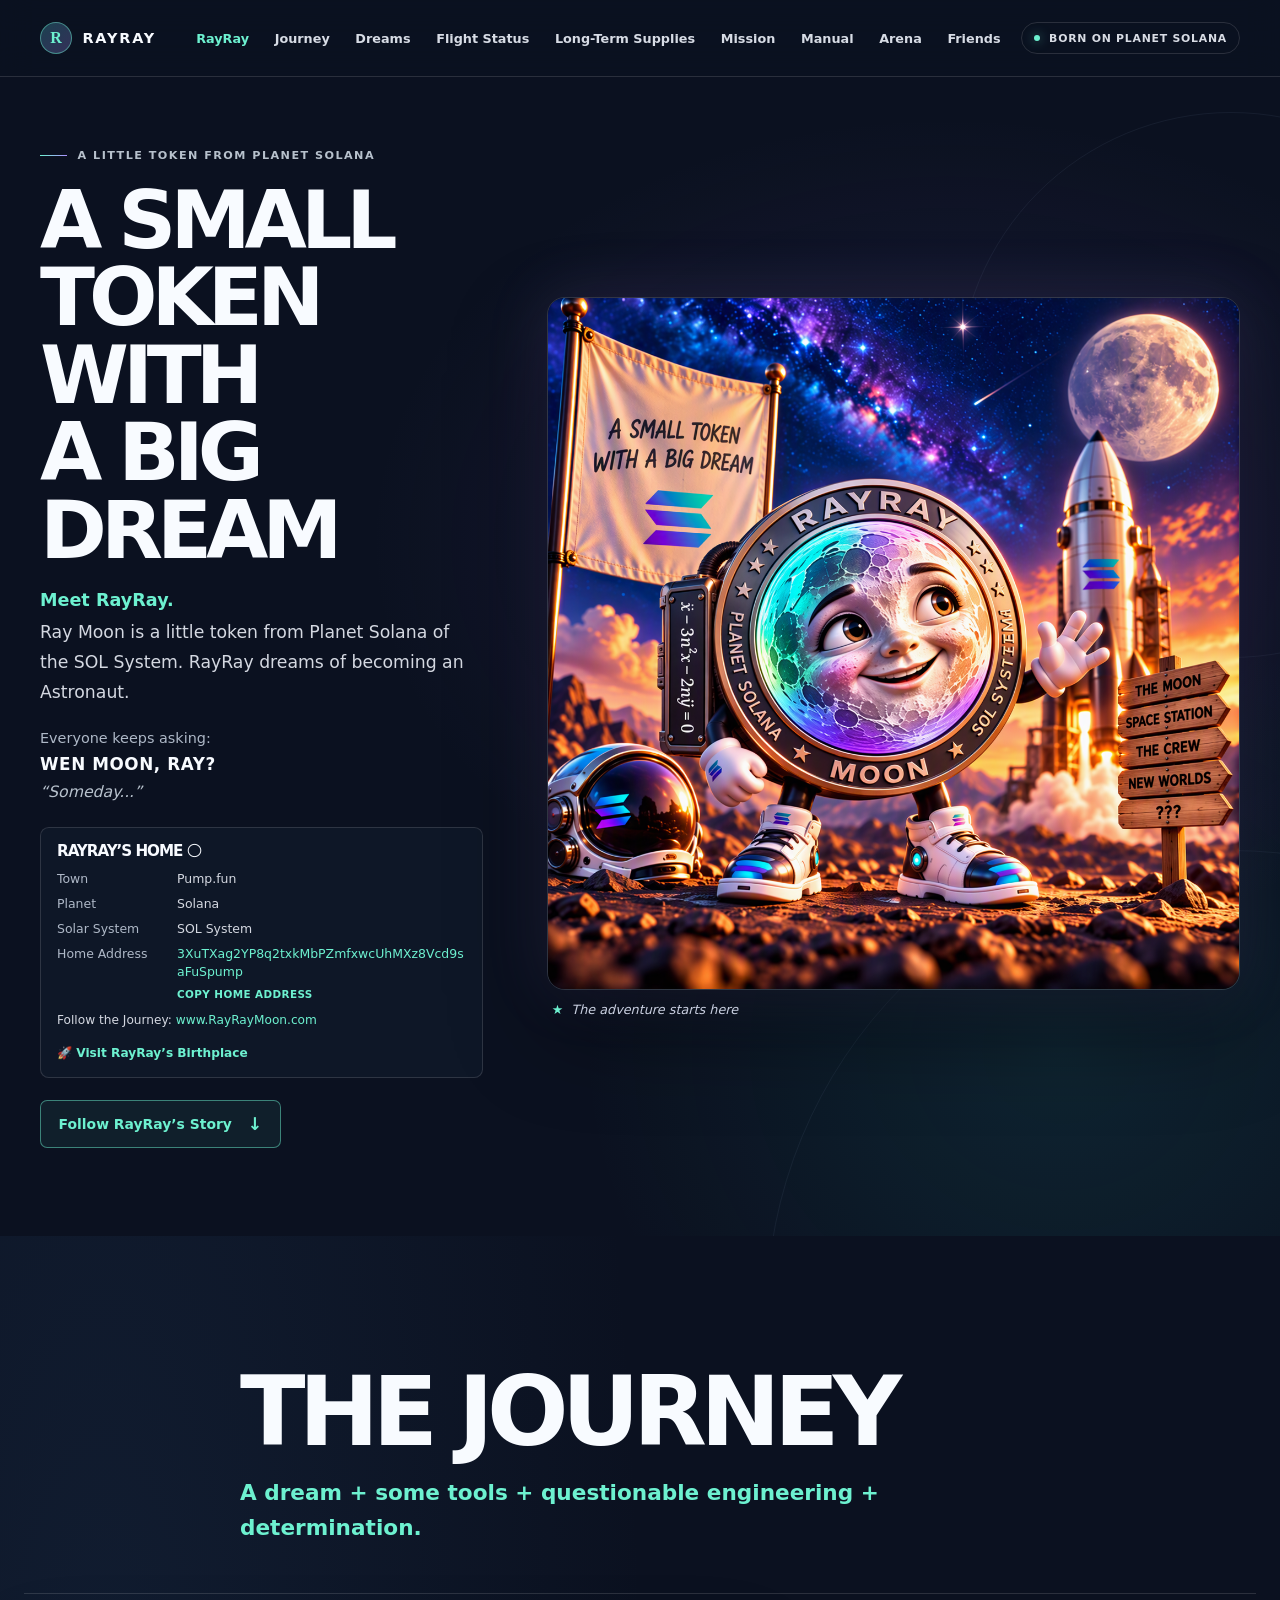
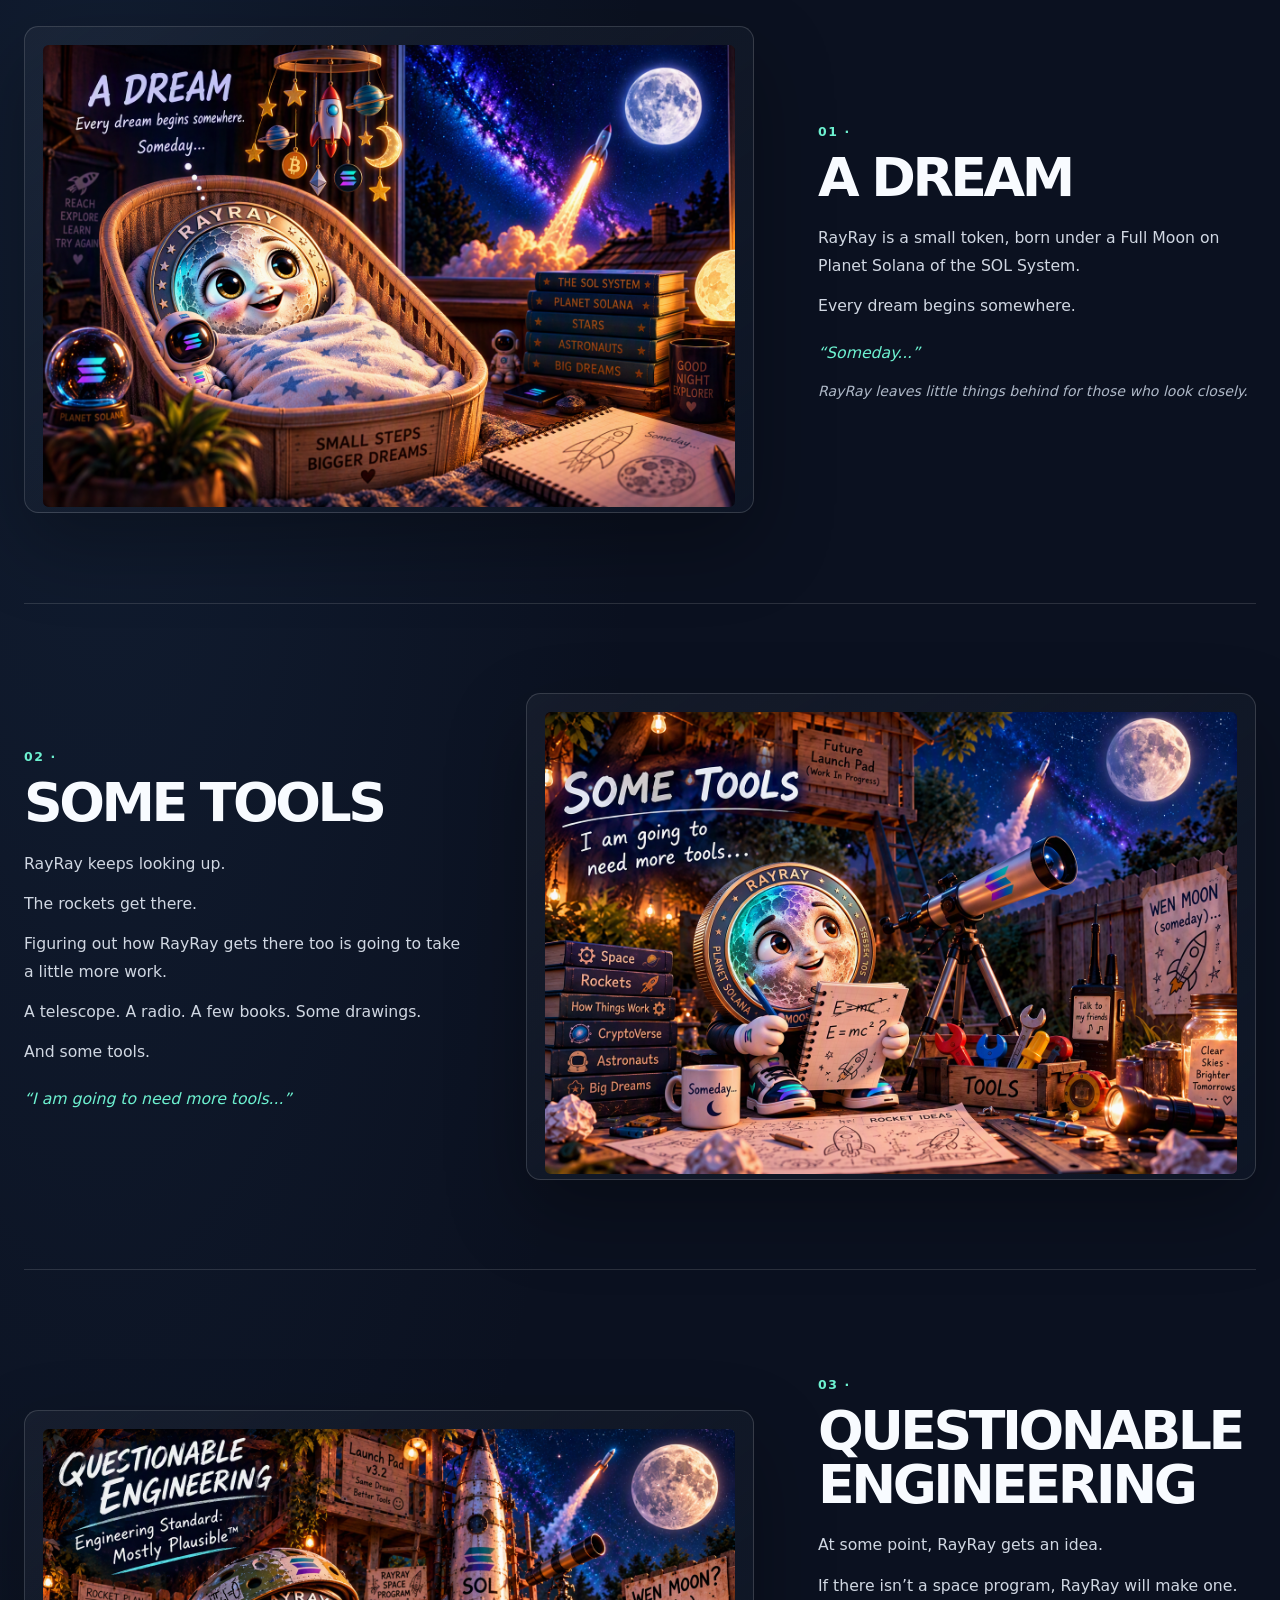
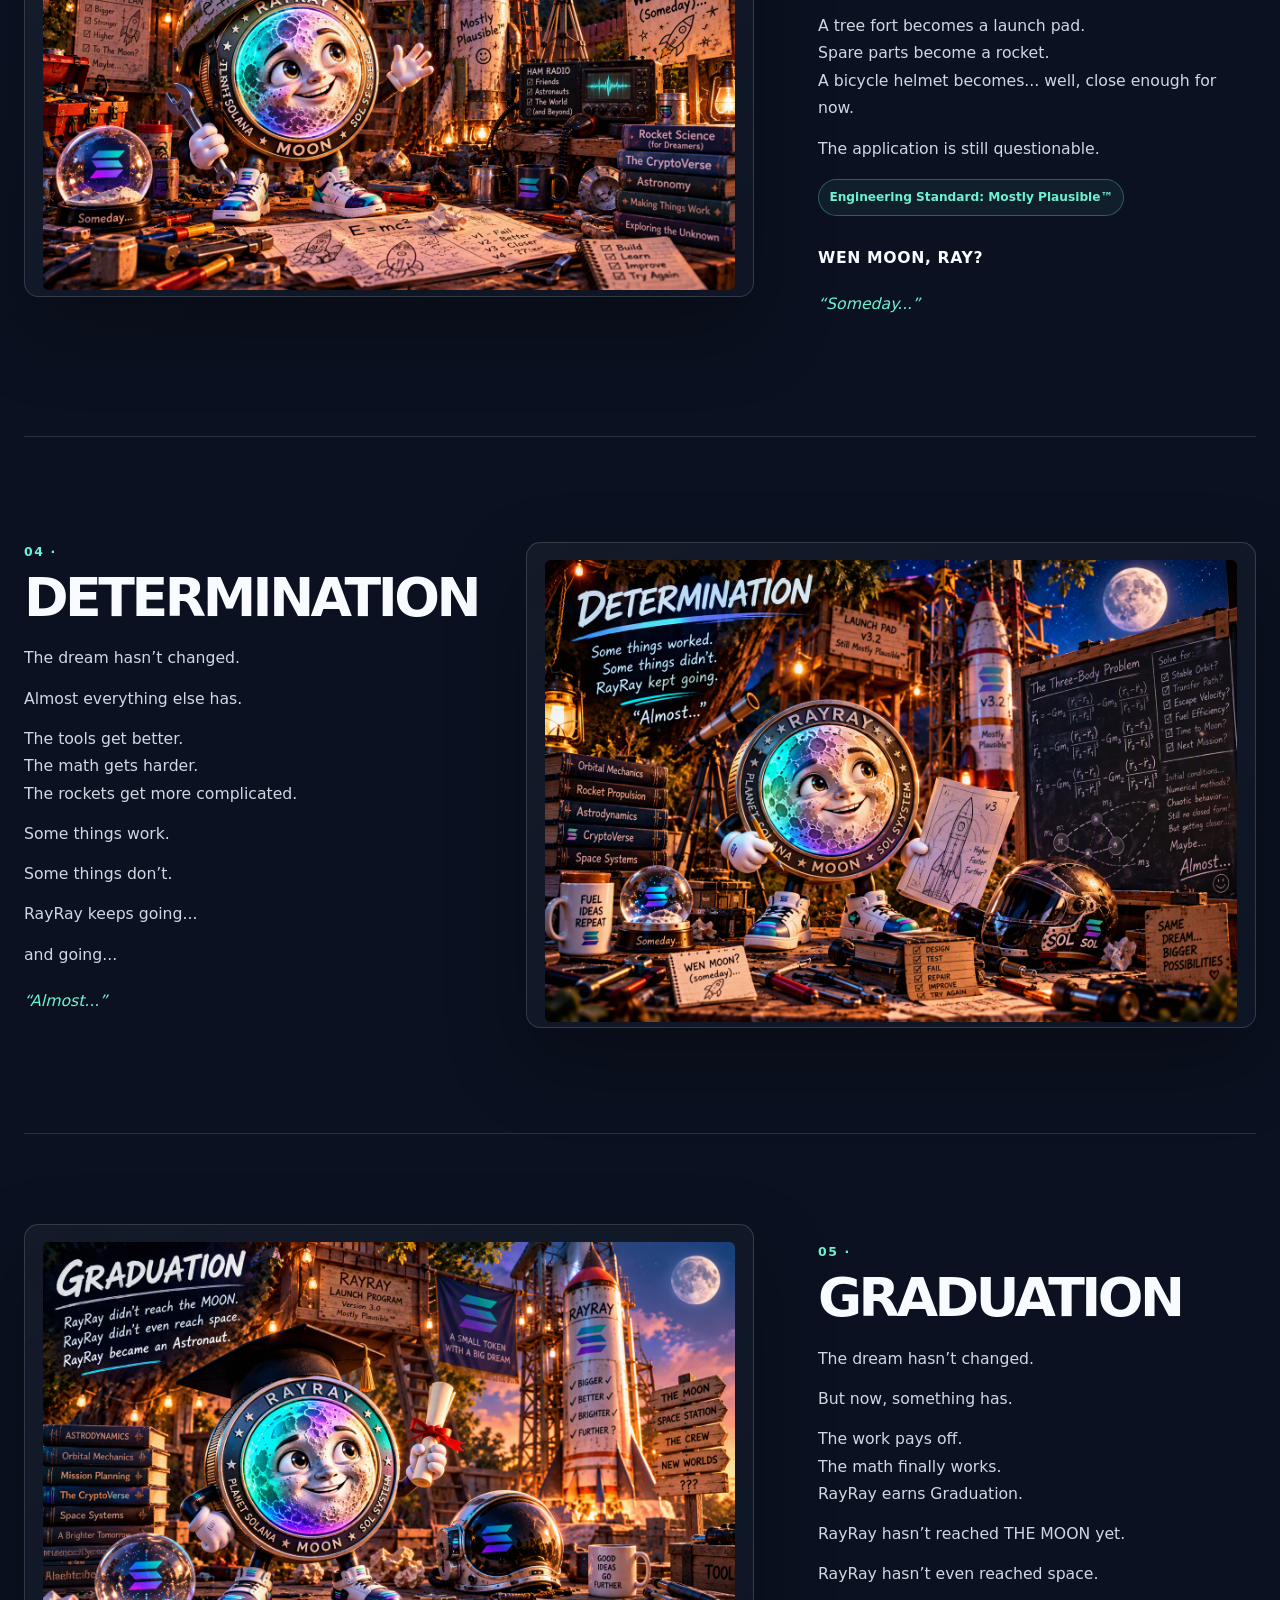
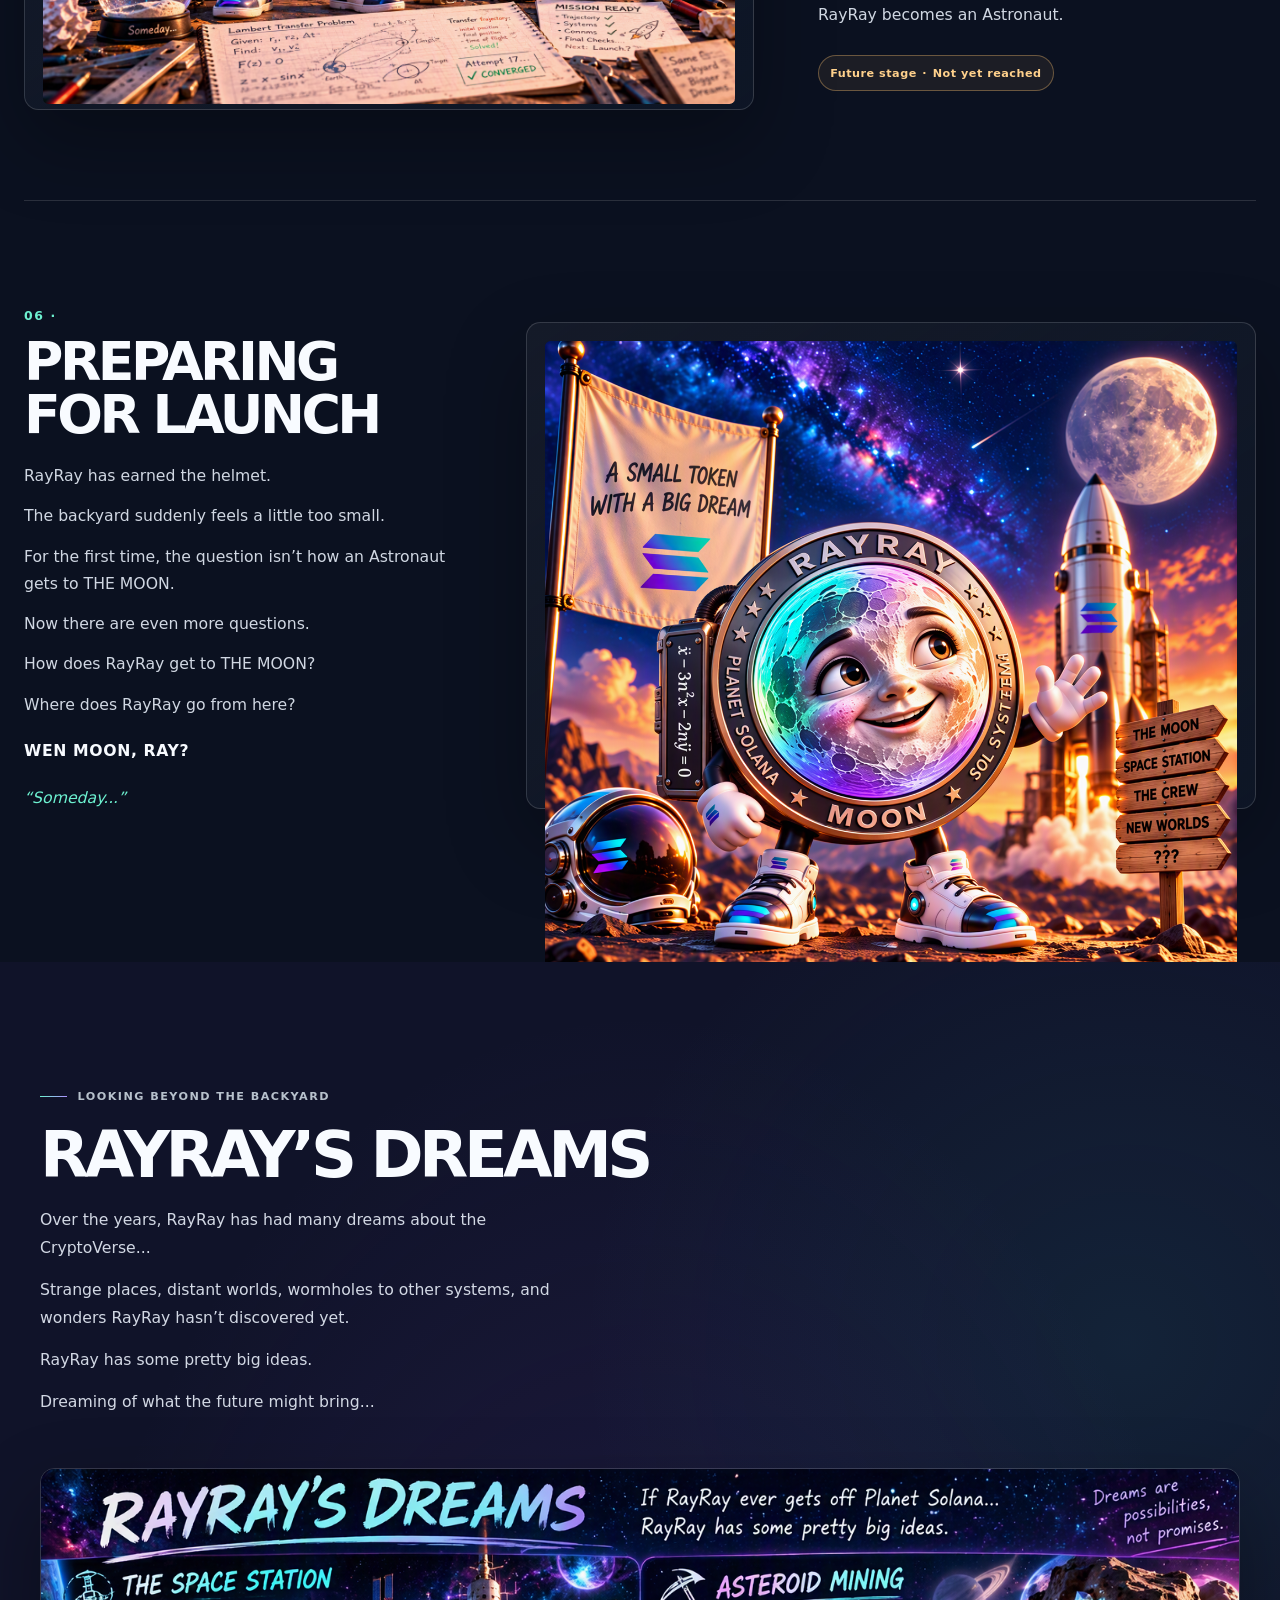
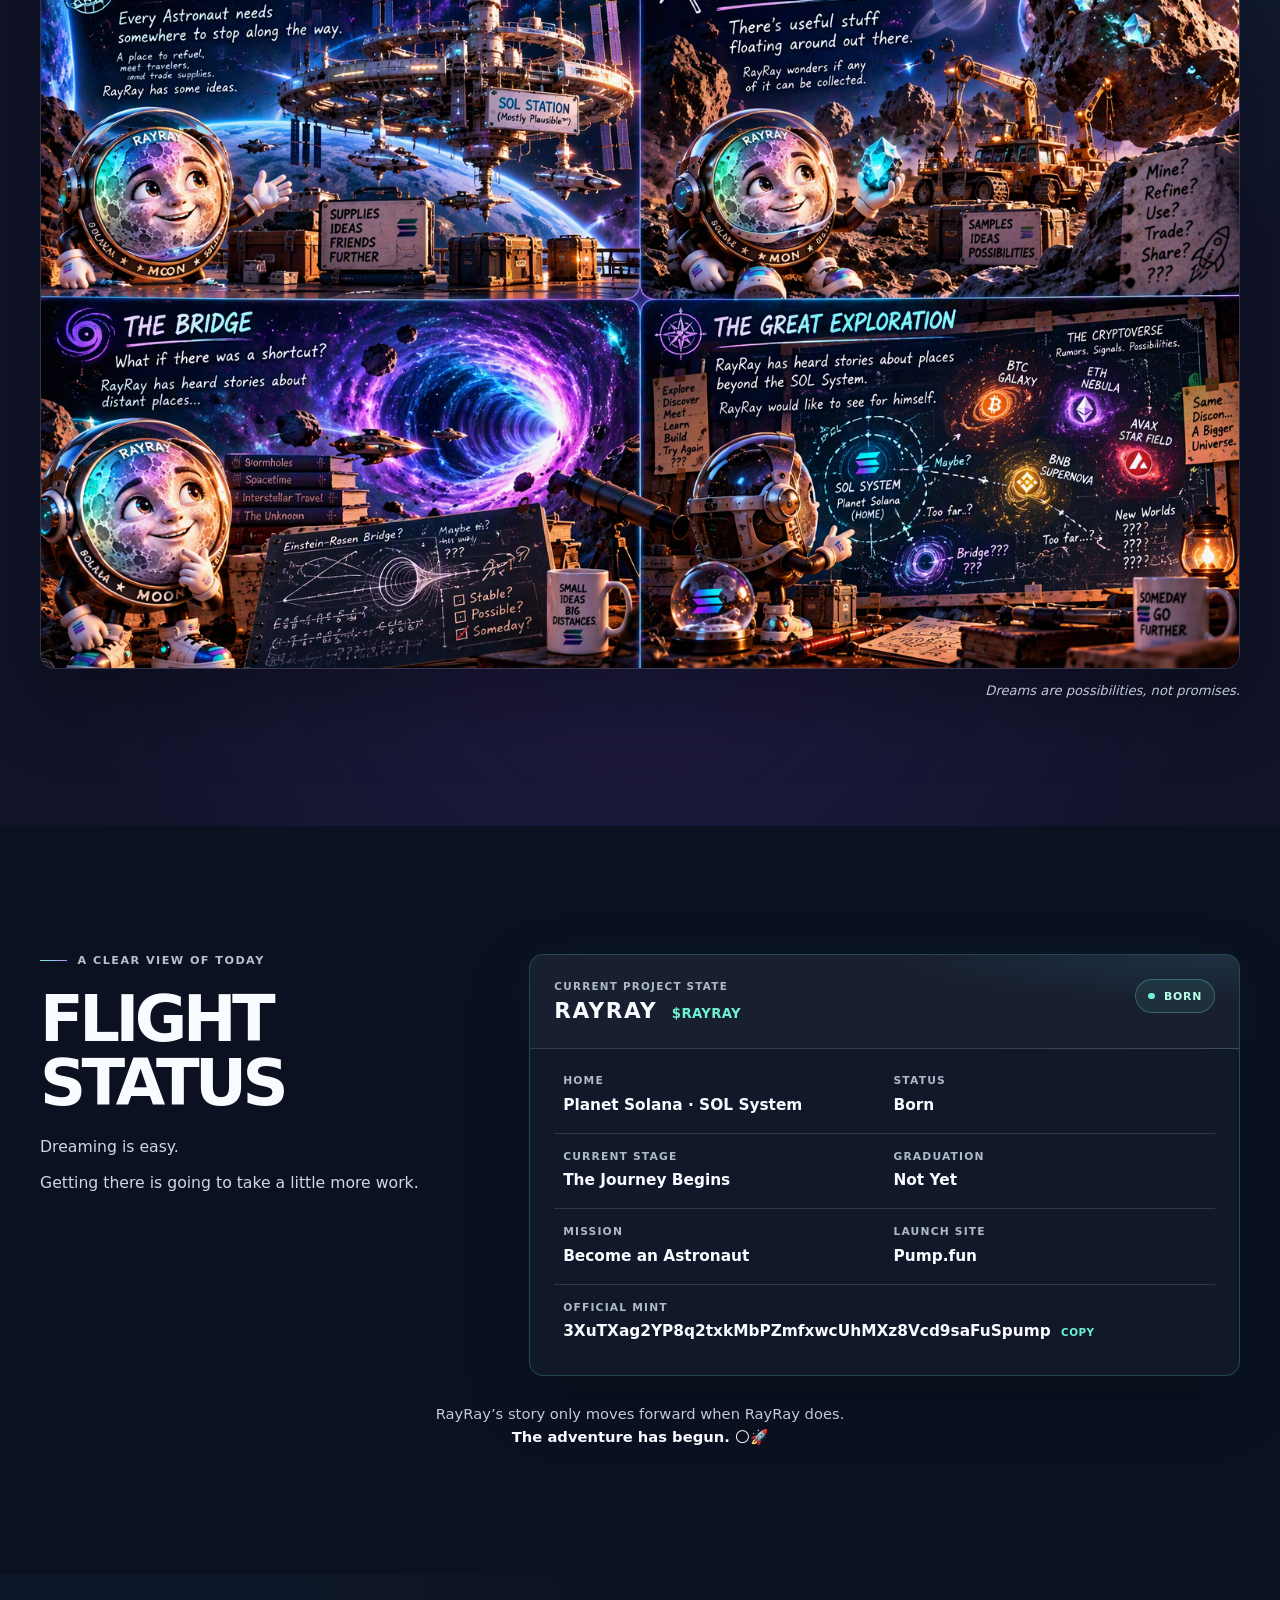
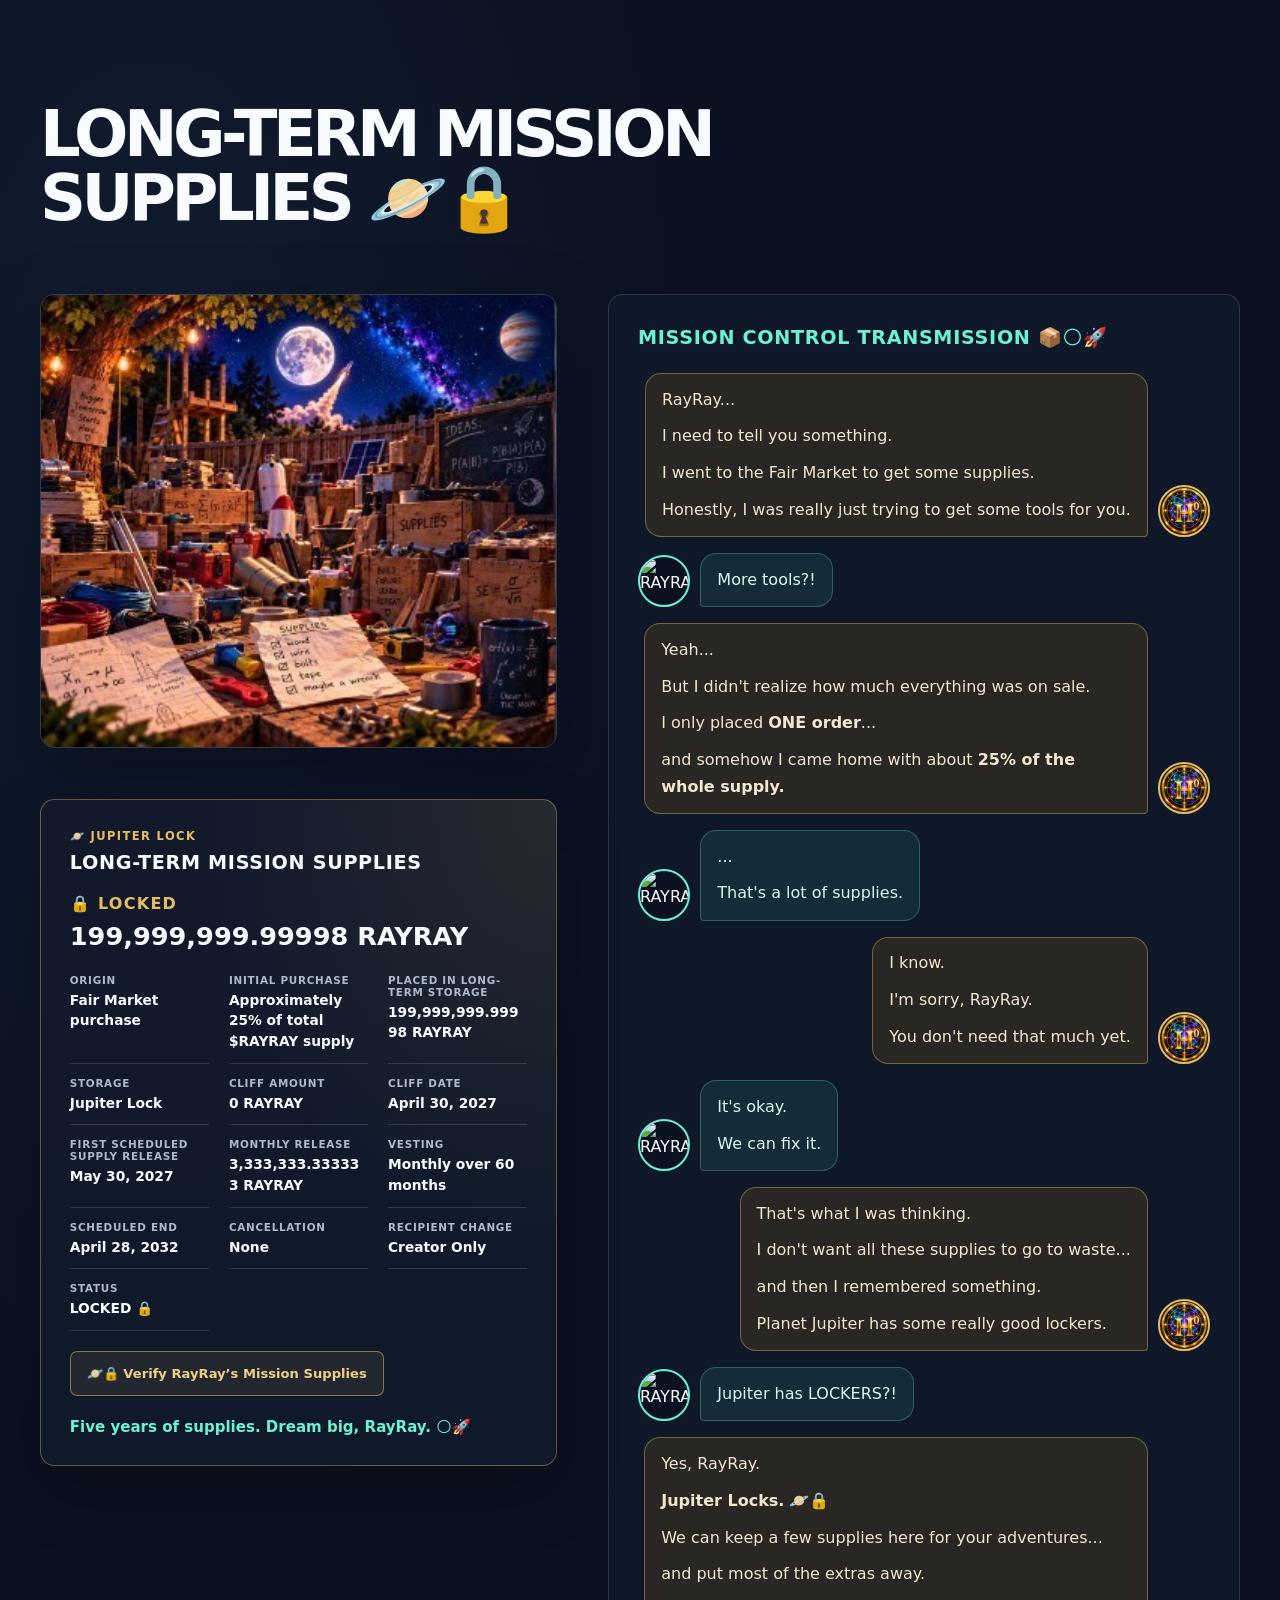
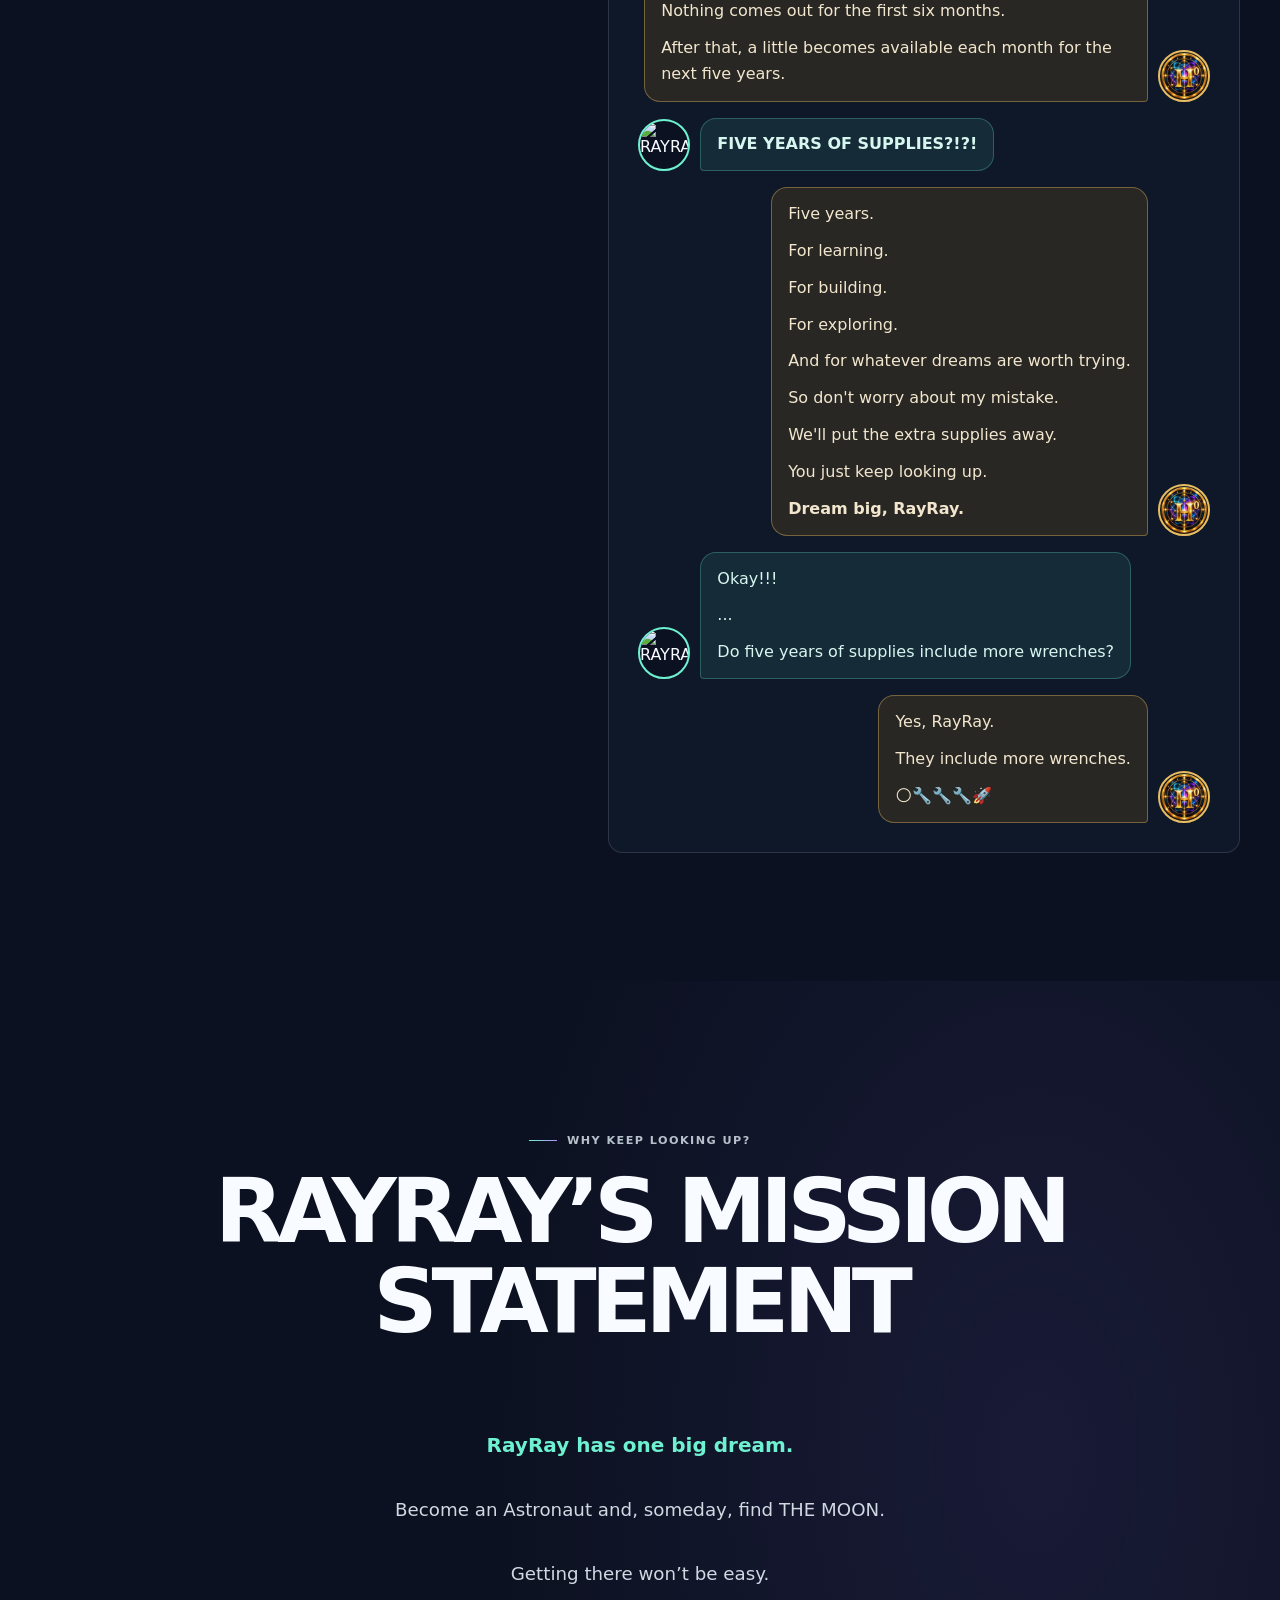
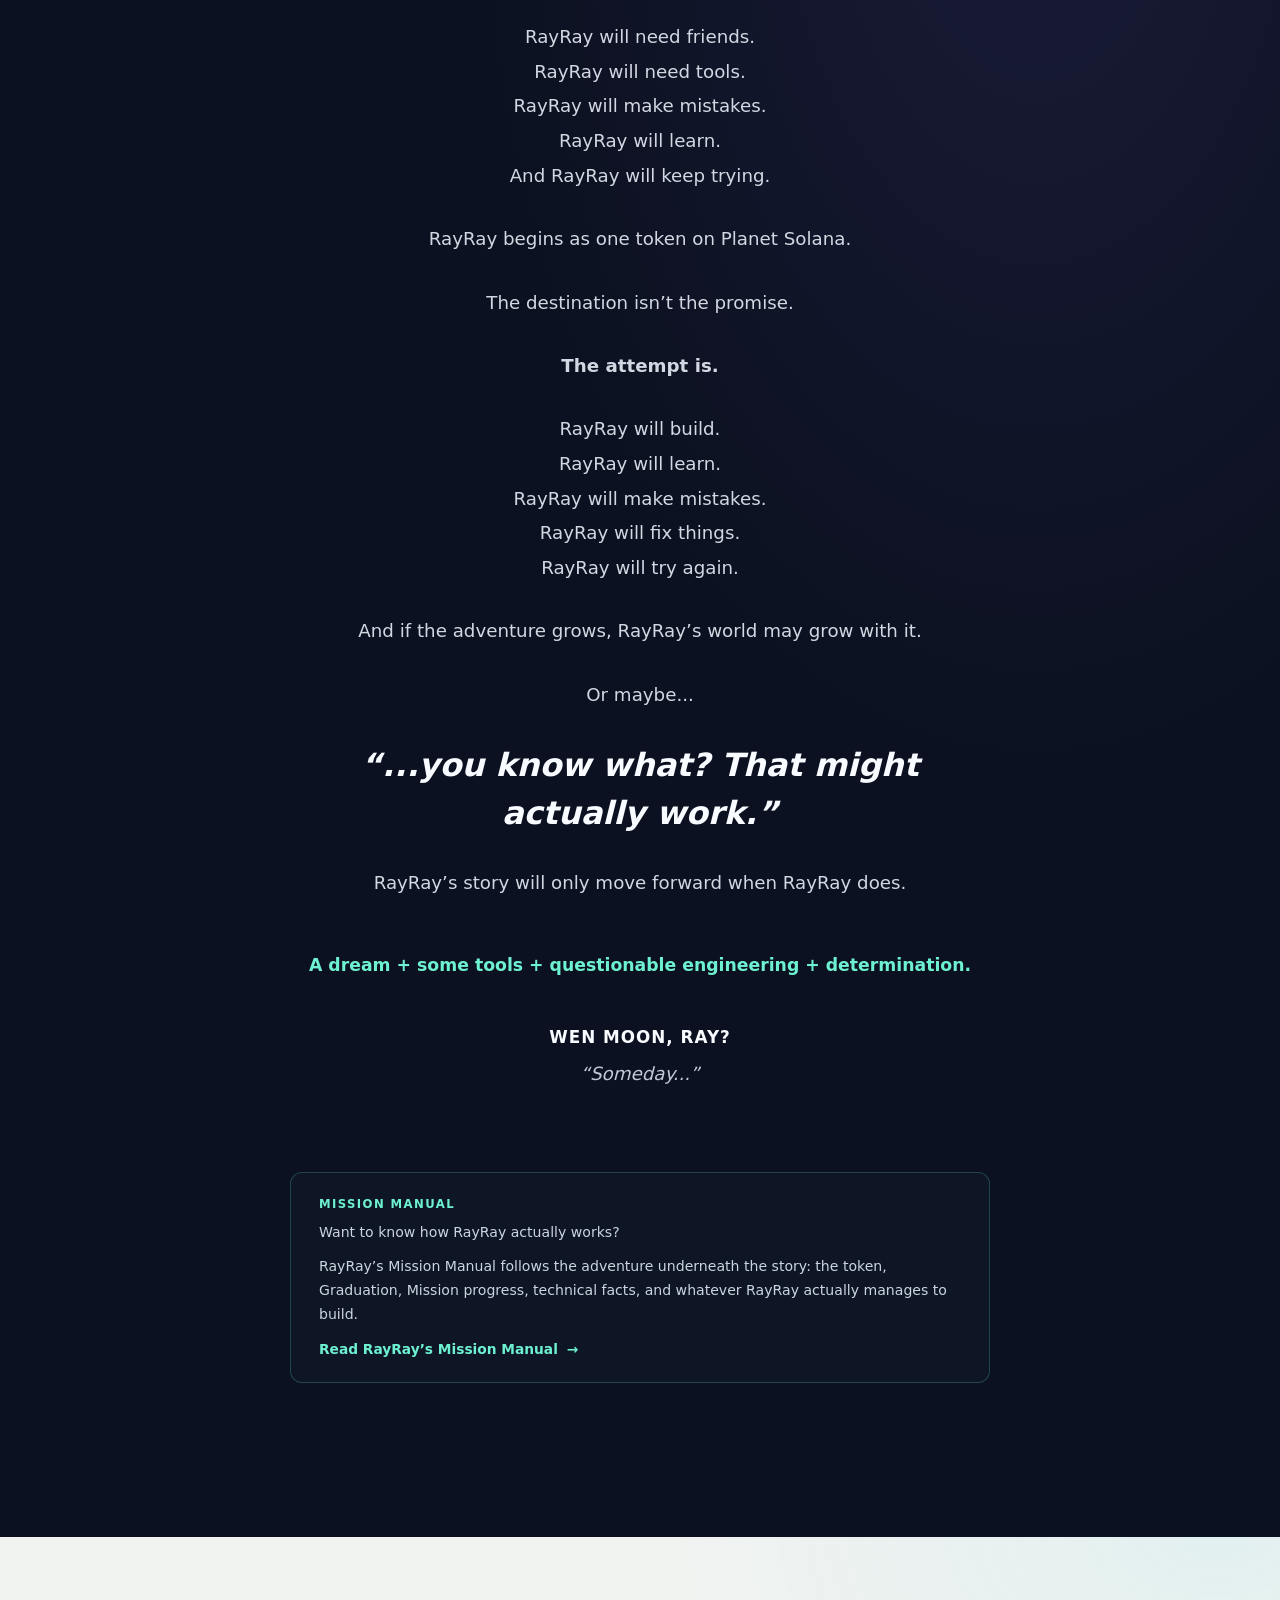
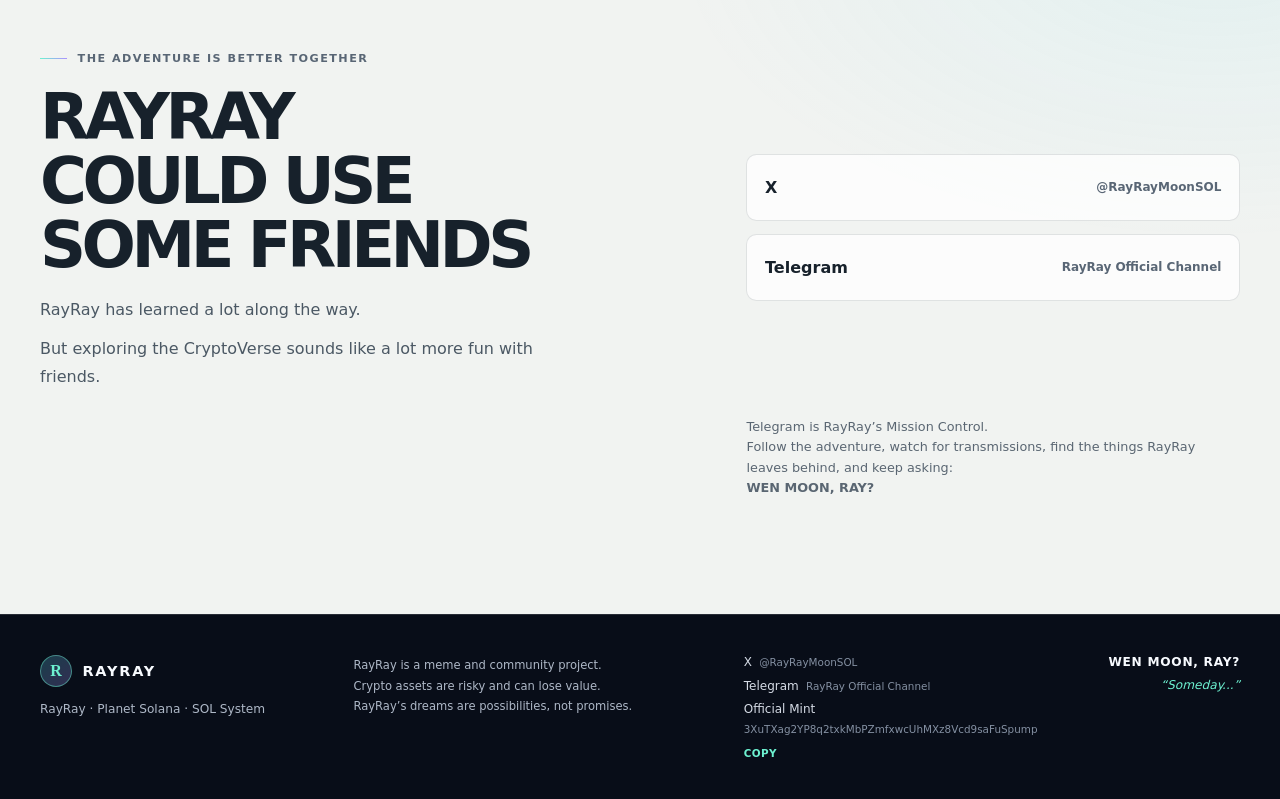
==== commit a8b7a9b0: "RayRayArena" ====
--- a/index.html
+++ b/index.html
@@ -30,6 +30,7 @@
           <a href="#mission-supplies" data-section-link>Long-Term Supplies</a>
           <a href="#mission" data-section-link>Mission</a>
           <a href="mission-manual.html">Manual</a>
+          <a href="RayRayArena/">Arena</a>
           <a href="#friends" data-section-link>Friends</a>
         </nav>
 
@@ -51,6 +52,7 @@
             <a href="#mission-supplies" data-section-link>Long-Term Supplies</a>
             <a href="#mission" data-section-link>Mission</a>
             <a href="mission-manual.html">Manual</a>
+            <a href="RayRayArena/">Arena</a>
             <a href="#friends" data-section-link>Friends</a>
           </nav>
         </details>
--- a/style.css
+++ b/style.css
@@ -921,8 +921,8 @@
 }
 
 .chat-avatar {
-  width: clamp(2.4rem, 4vw, 3rem);
-  height: clamp(2.4rem, 4vw, 3rem);
+  width: 52px;
+  height: 52px;
   flex: 0 0 auto;
   border: 2px solid #e8bd62;
   border-radius: 50%;
@@ -1757,6 +1757,11 @@
     margin-inline: auto;
   }
 
+  .chat-avatar {
+    width: clamp(2.4rem, 4vw, 3rem);
+    height: clamp(2.4rem, 4vw, 3rem);
+  }
+
   .supply-facts {
     grid-template-columns: repeat(2, minmax(0, 1fr));
   }
